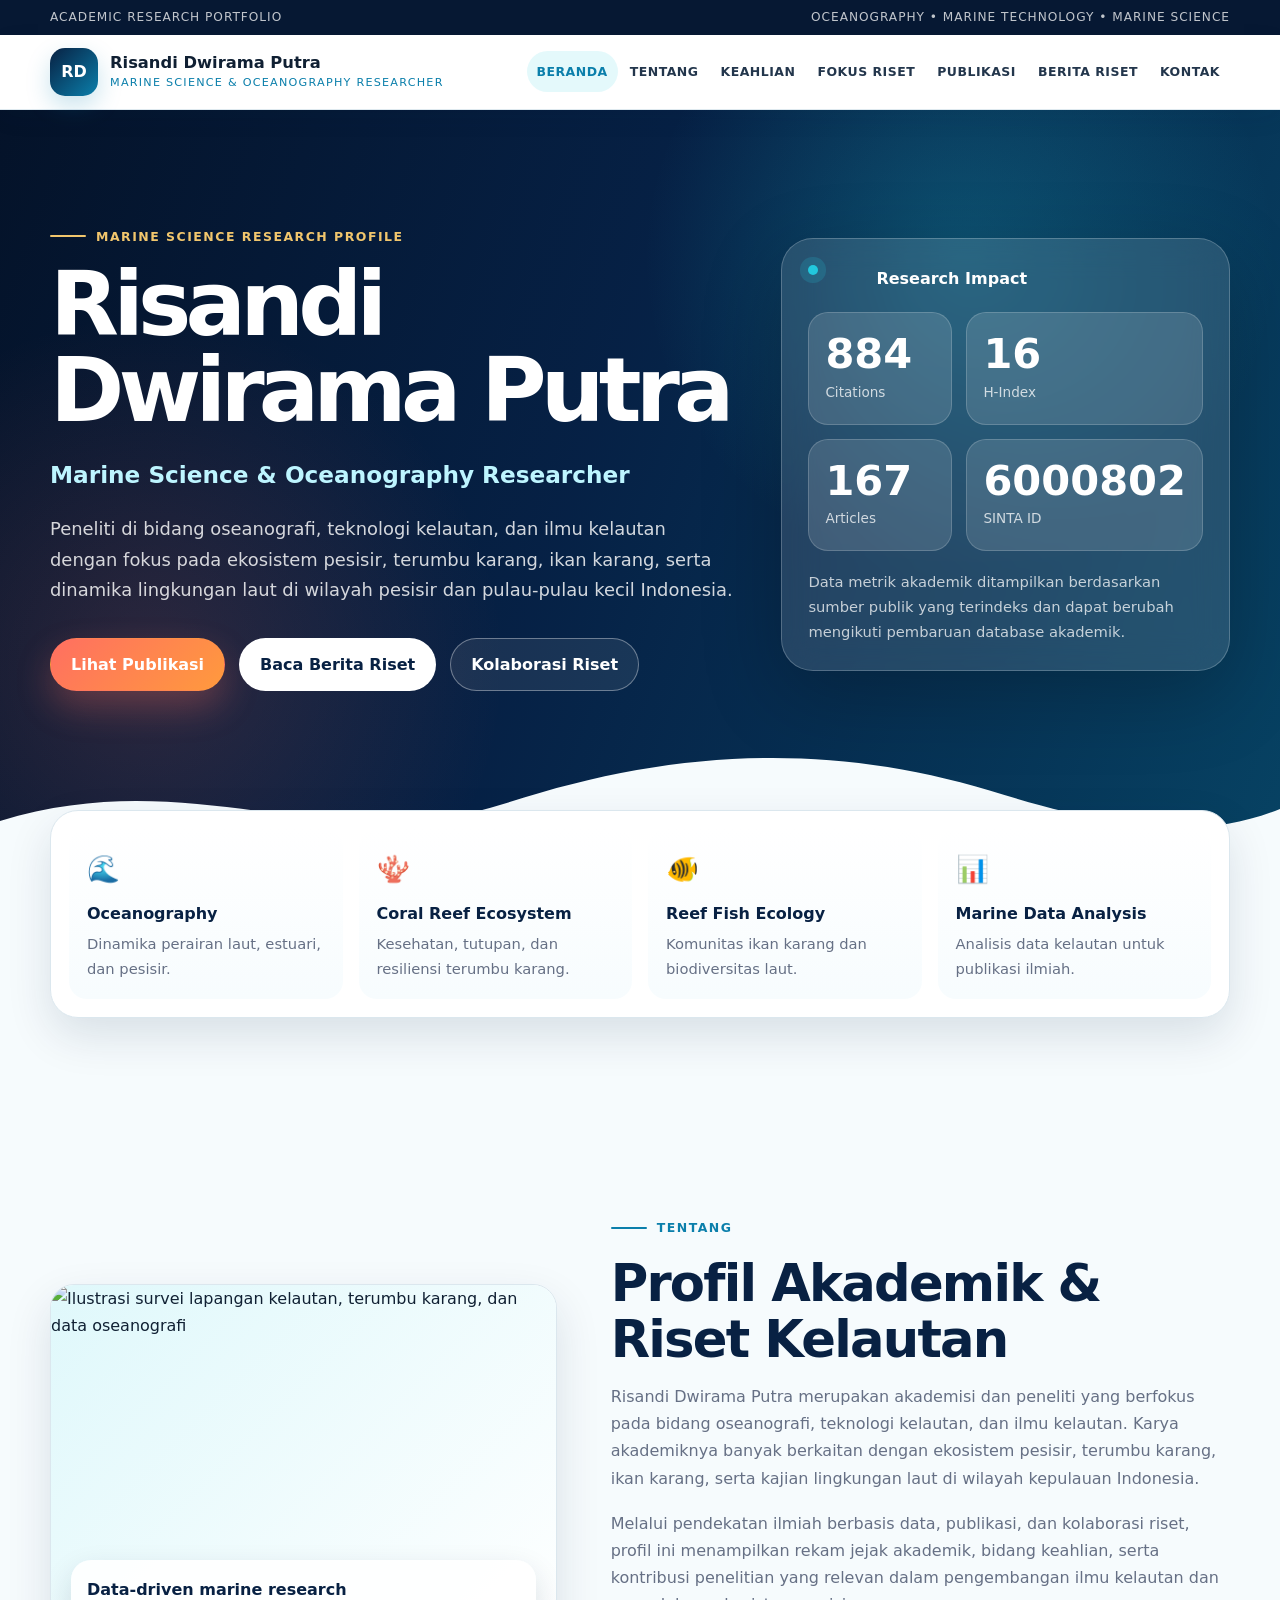
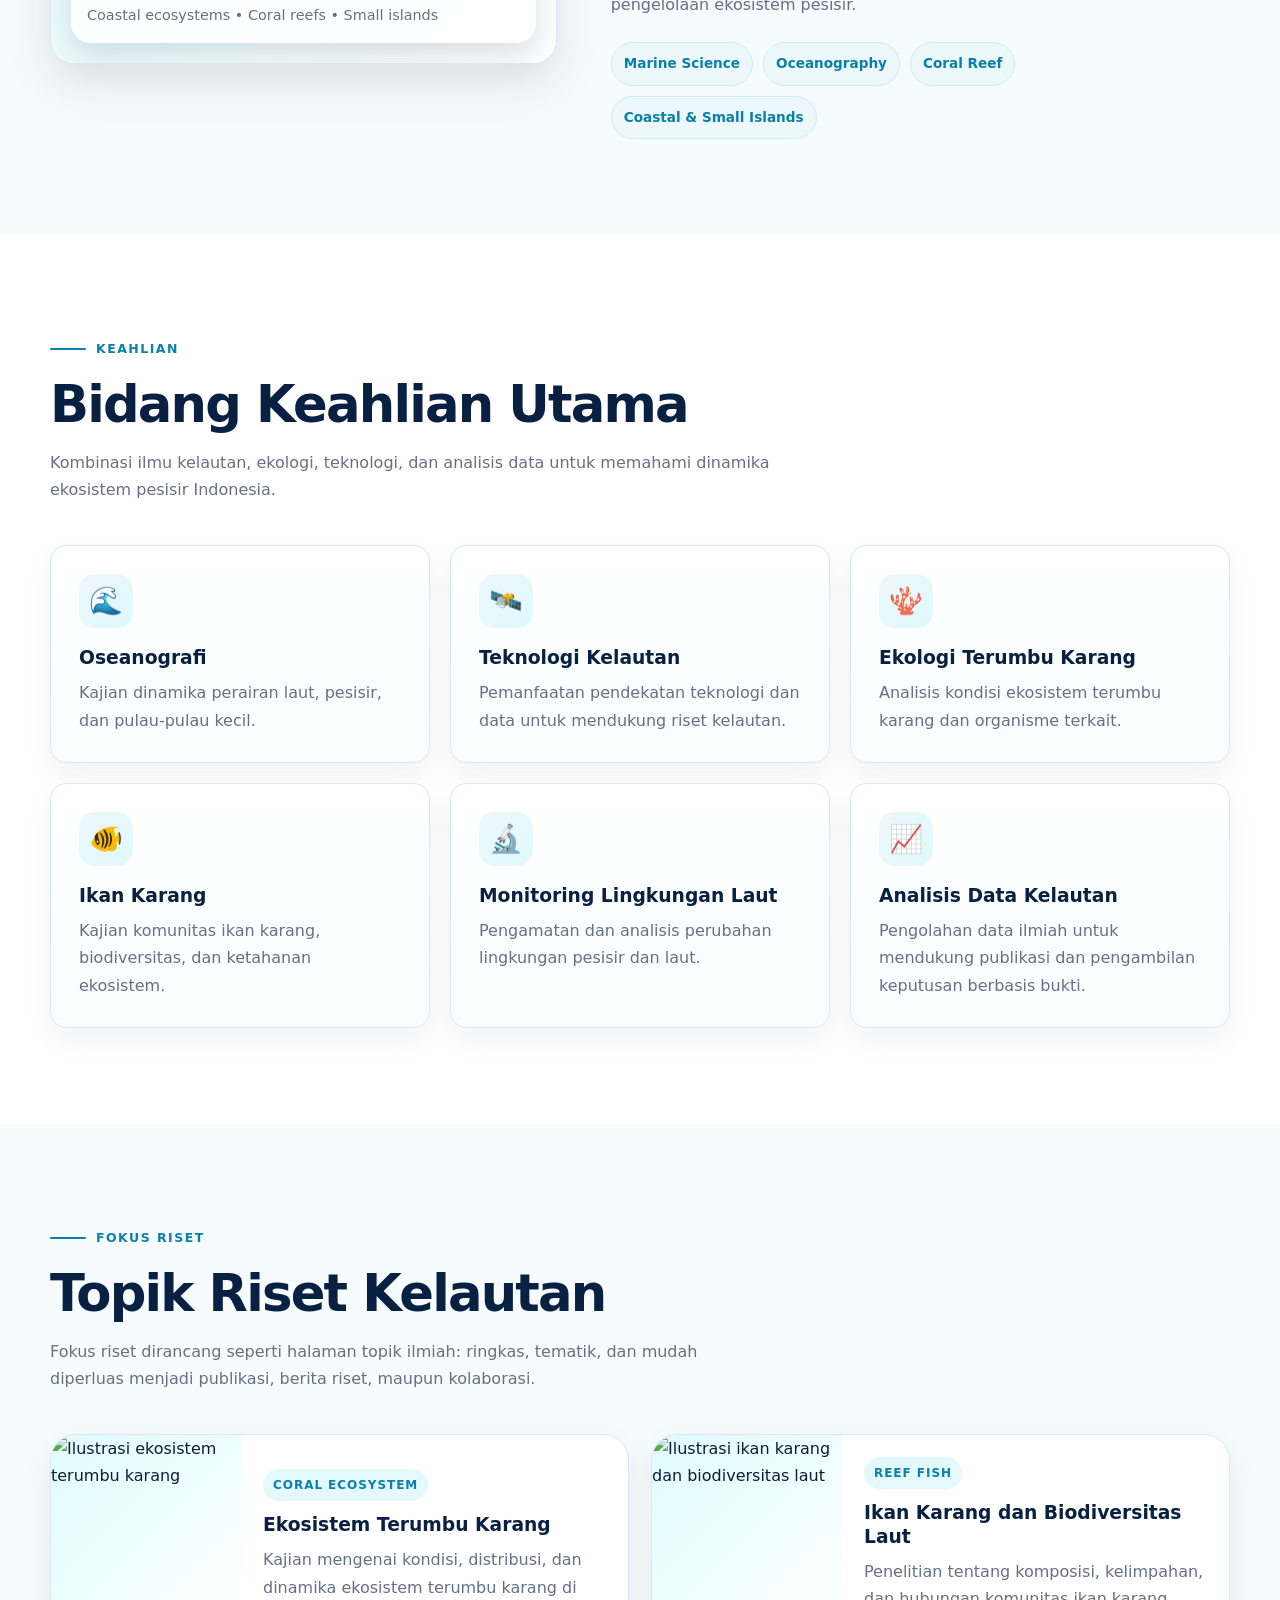
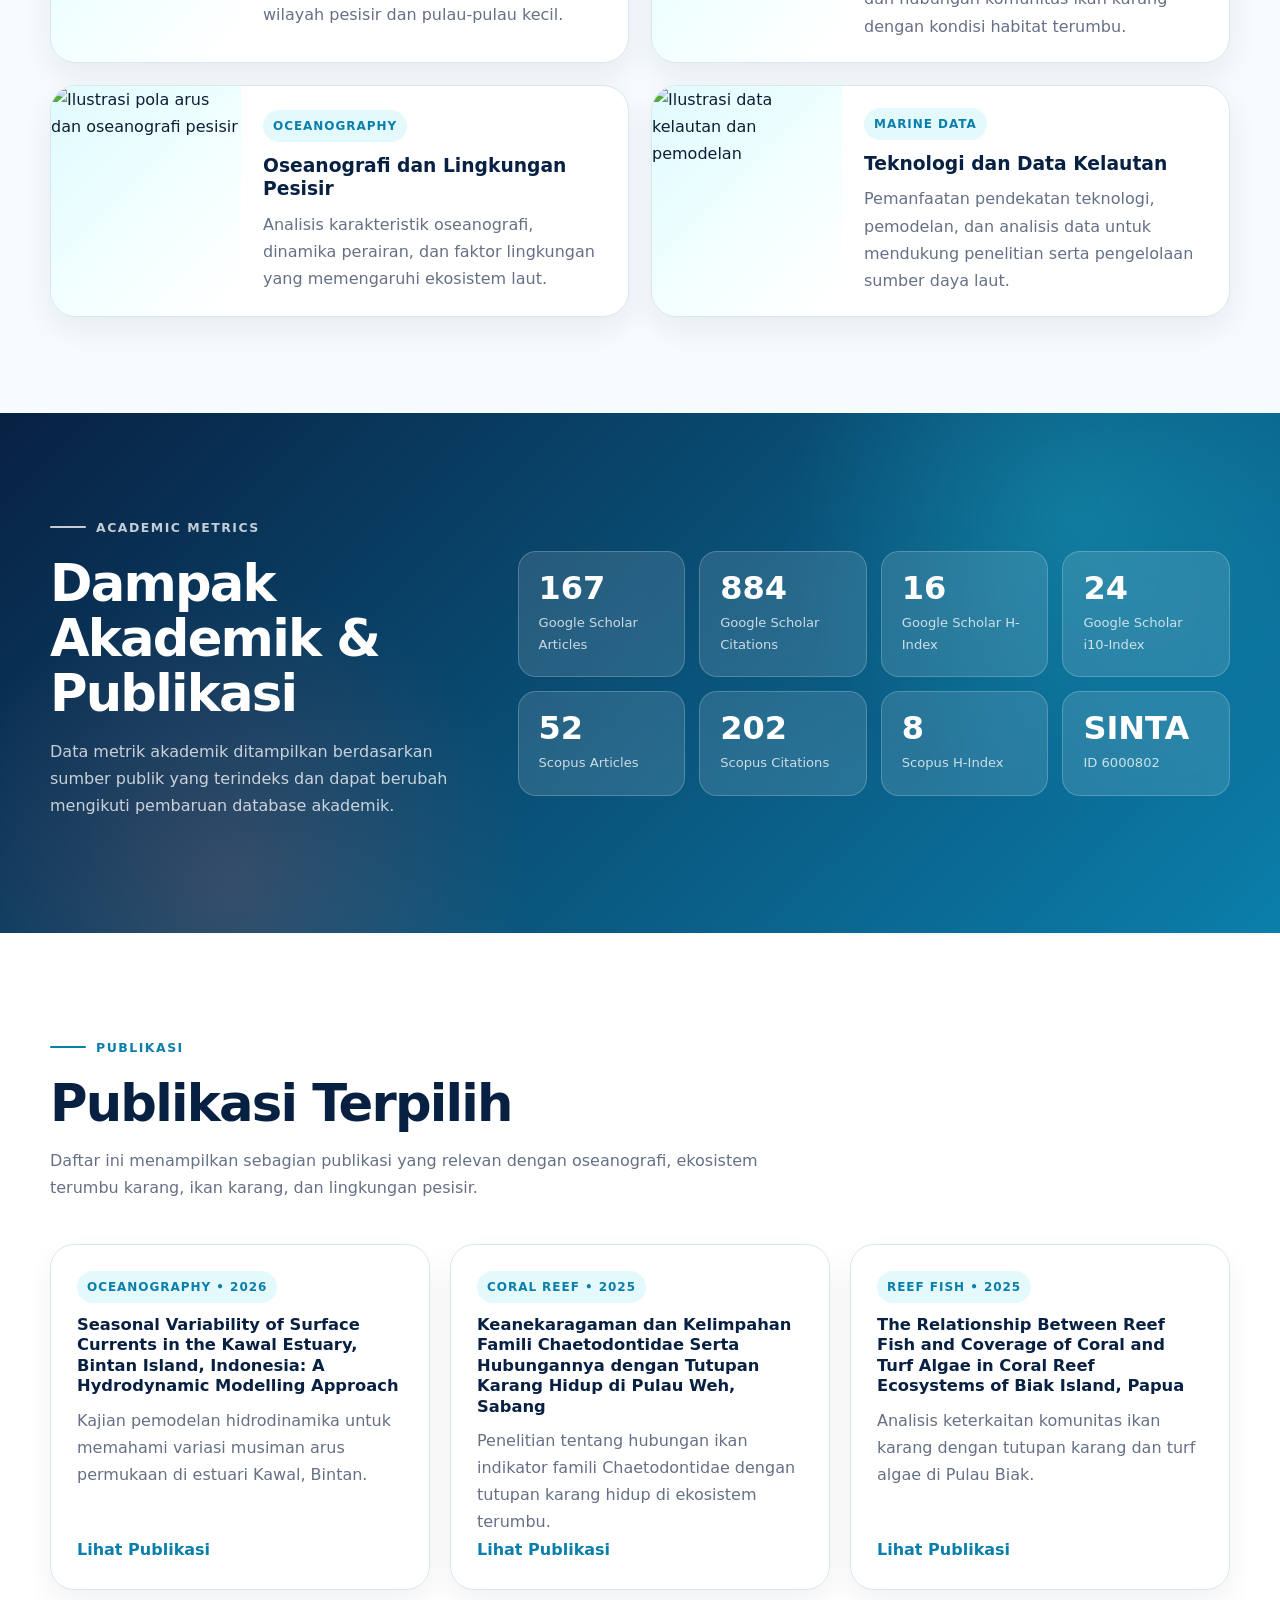
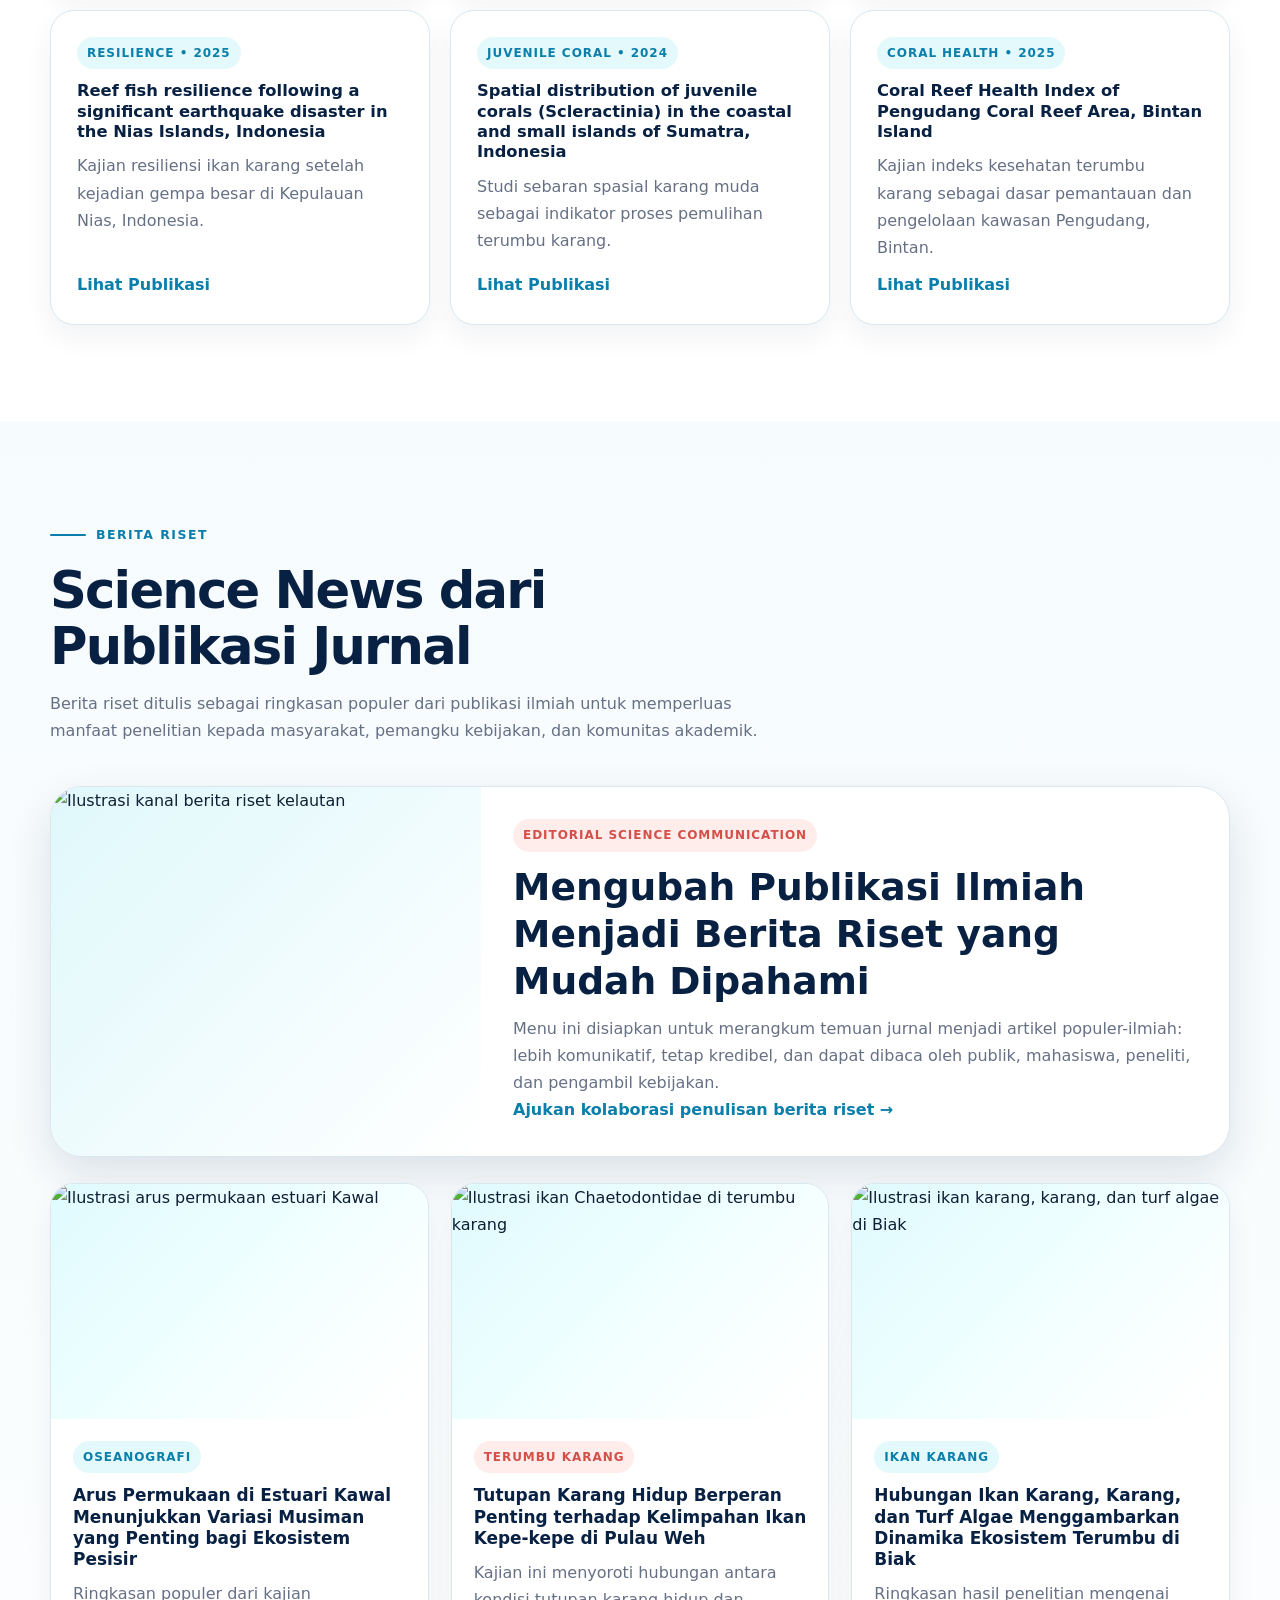
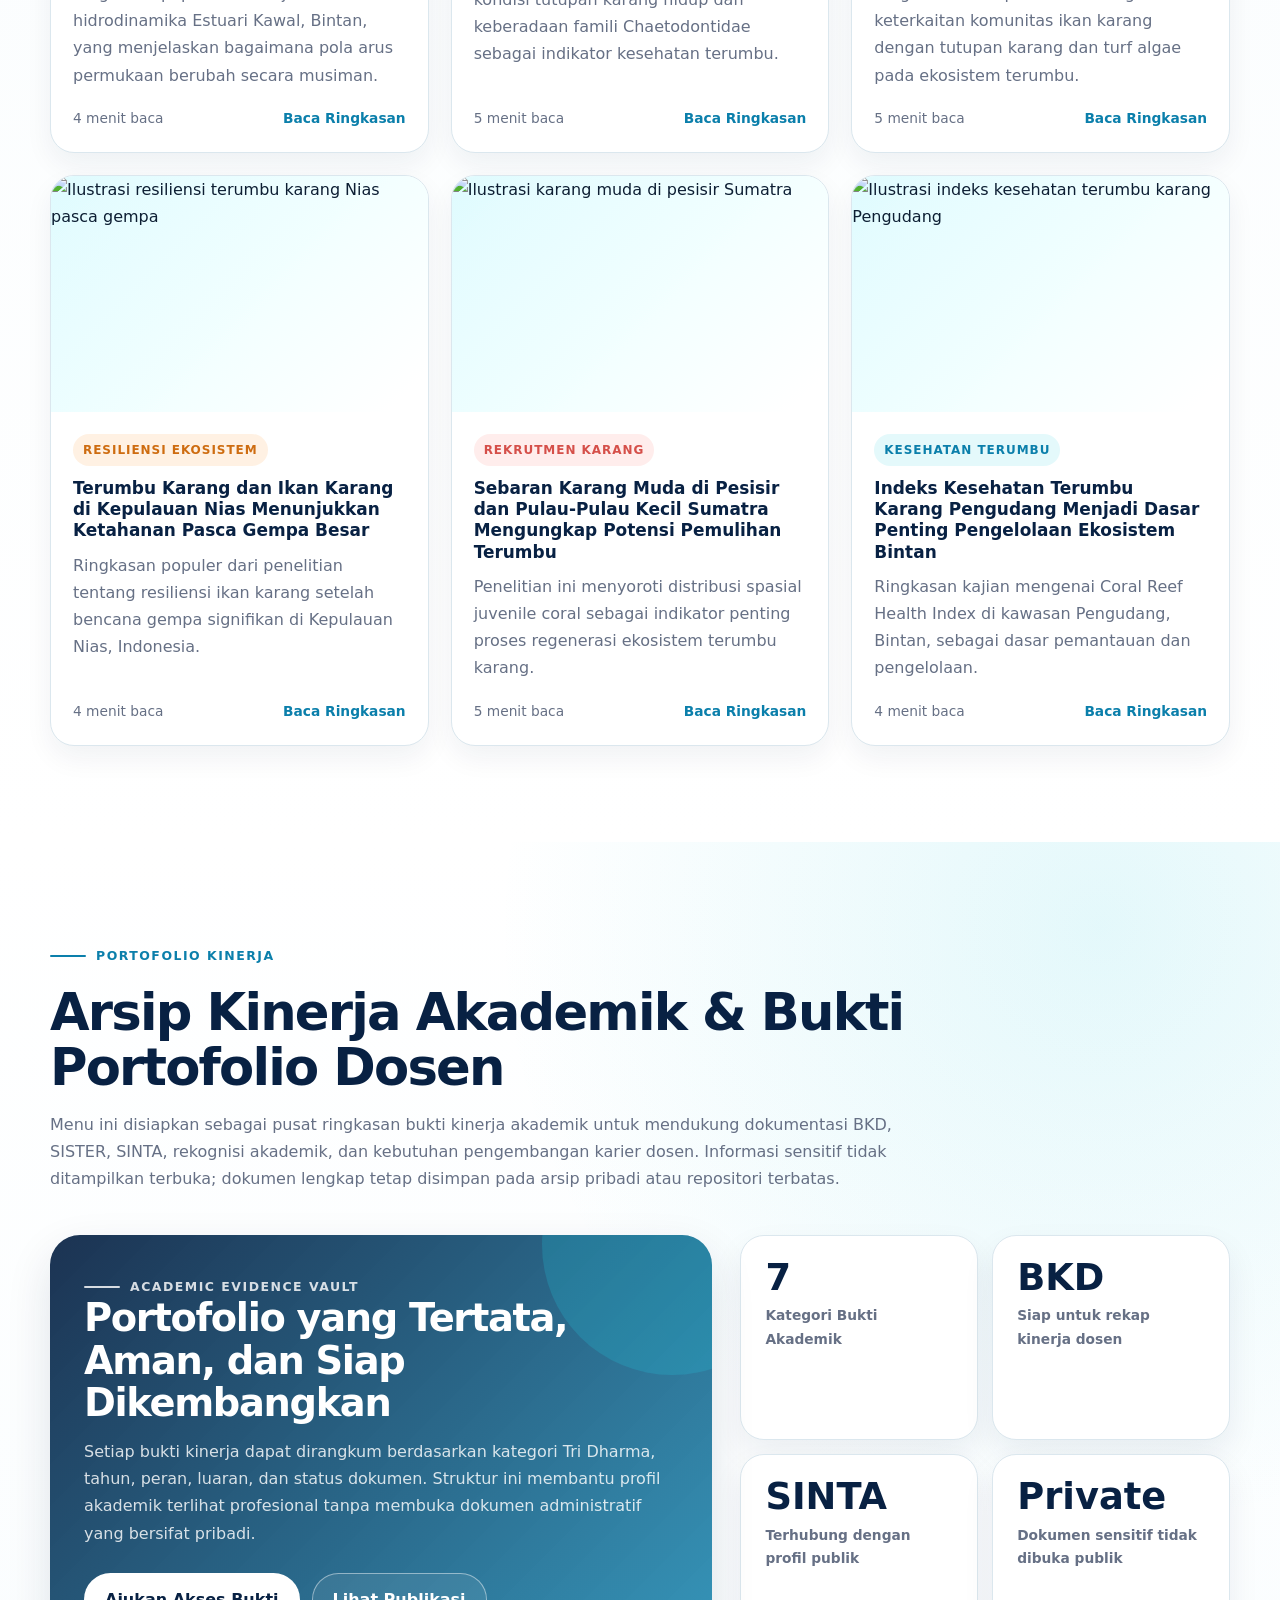
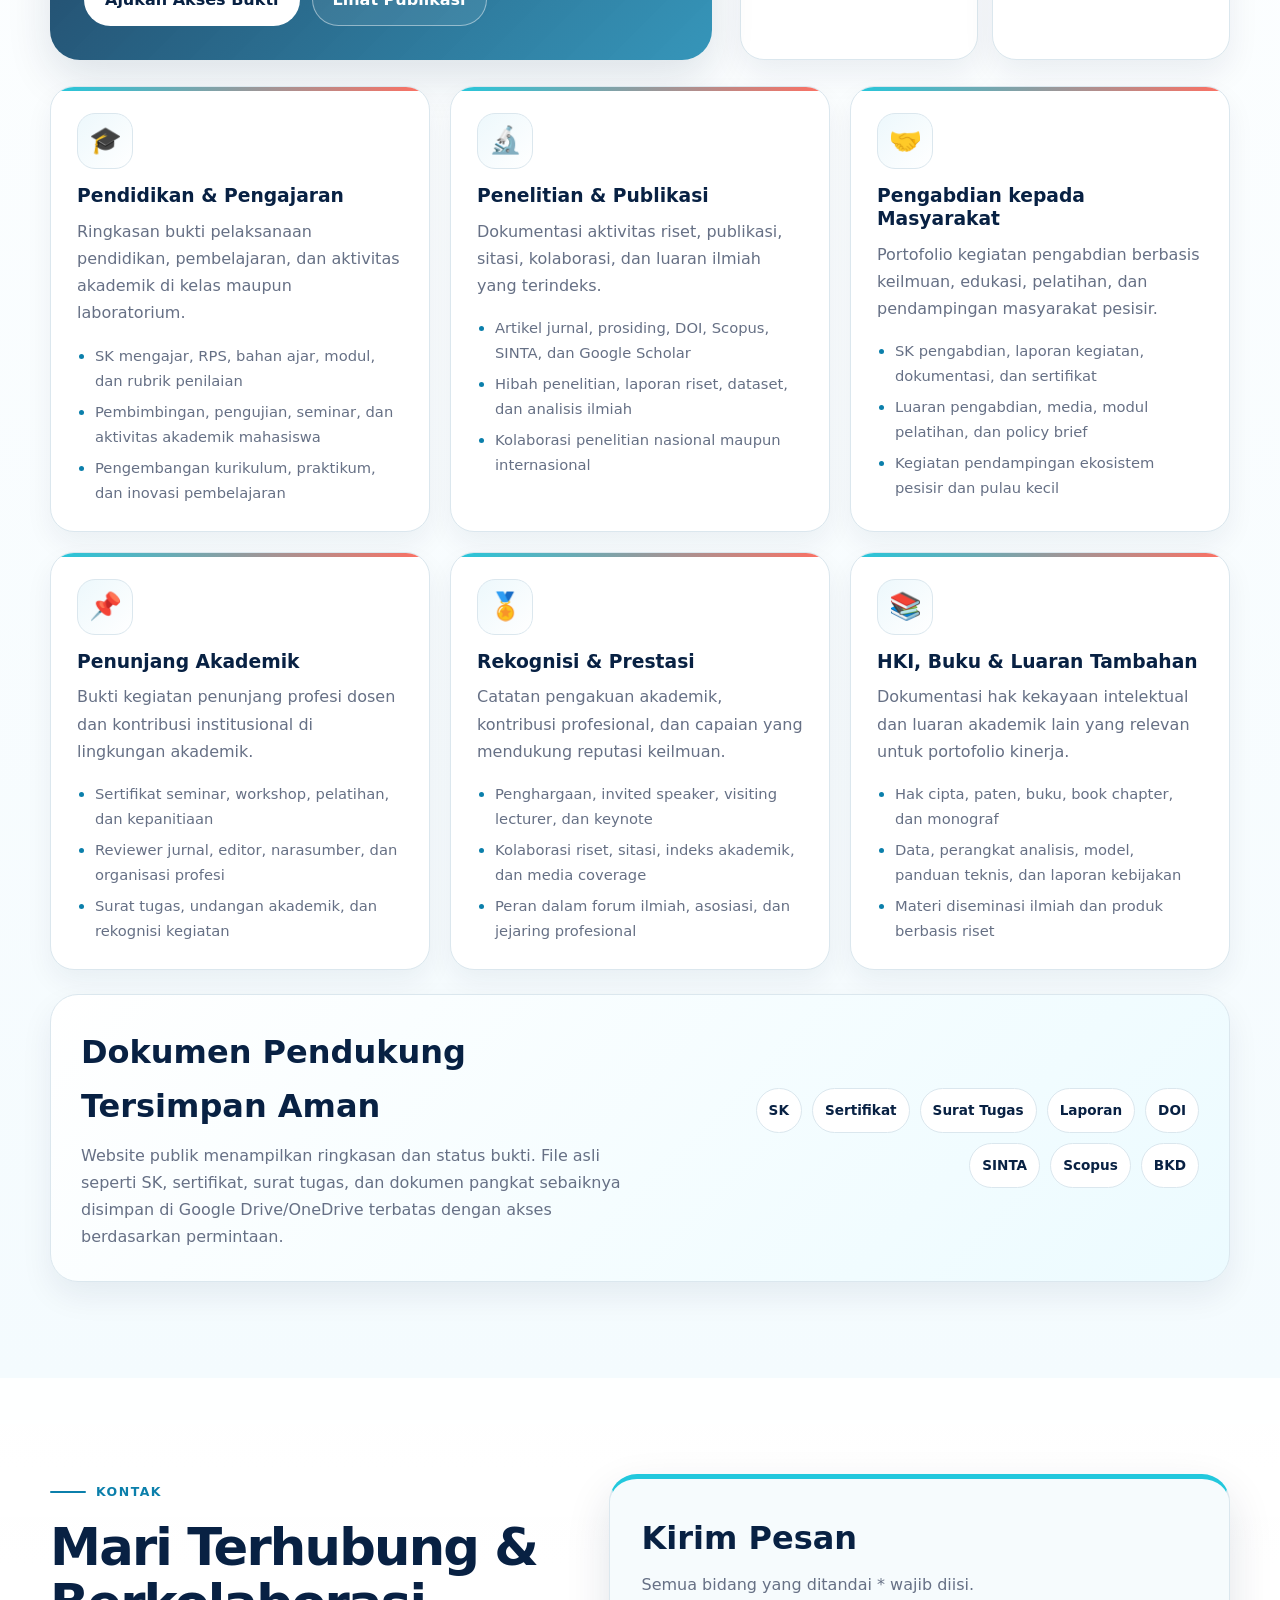
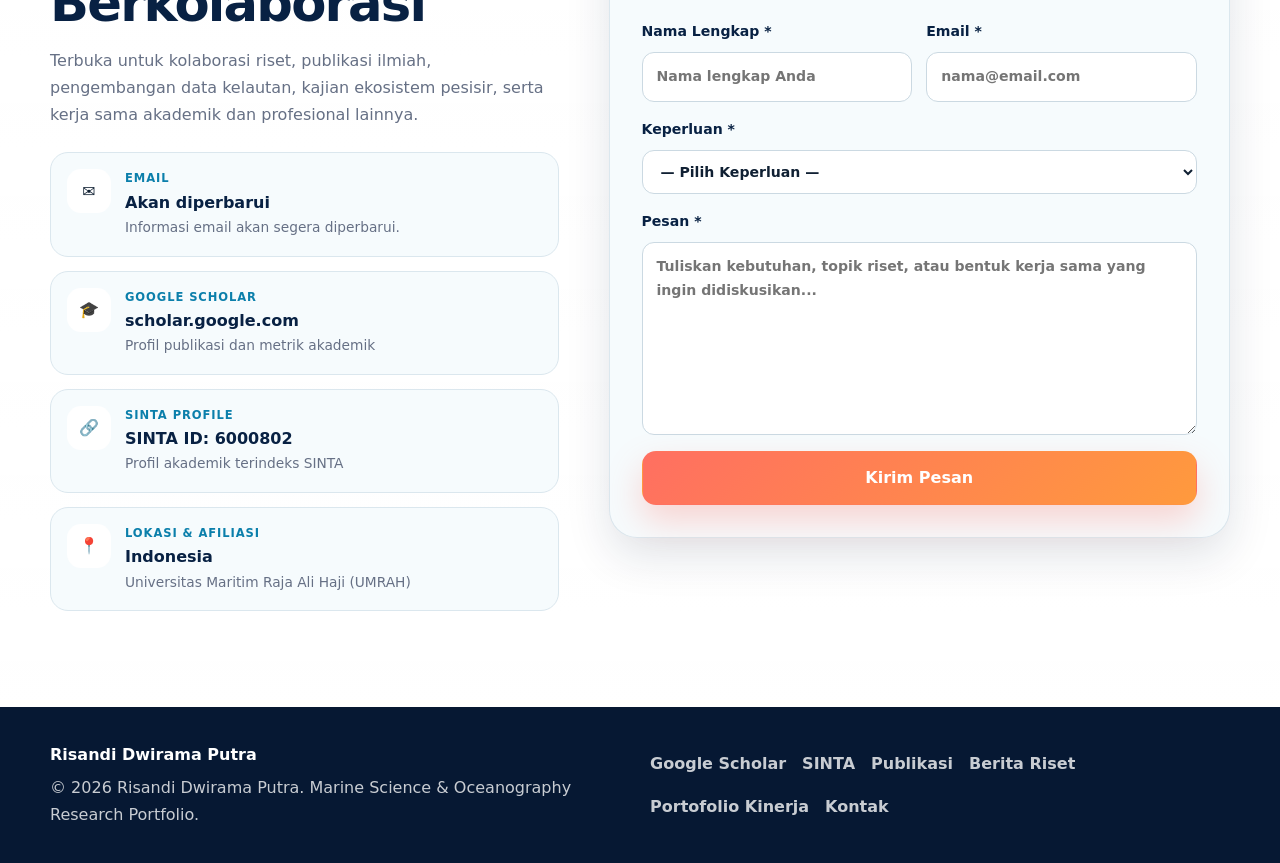
==== index.html @ 595635fc "Upload website portfolio risandi" ====
<!DOCTYPE html>
<html lang="id">
<head>
  <meta charset="UTF-8" />
  <meta name="viewport" content="width=device-width, initial-scale=1.0" />
  <title>Risandi Dwirama Putra | Marine Science & Oceanography Researcher</title>
  <meta name="description" content="Profil akademik Risandi Dwirama Putra, peneliti bidang oseanografi, teknologi kelautan, ilmu kelautan, ekosistem terumbu karang, ikan karang, dan lingkungan pesisir Indonesia." />
  <meta name="keywords" content="Risandi Dwirama Putra, oceanography, marine science, coral reef, reef fish, coastal ecosystem, UMRAH, SINTA, Google Scholar" />
  <meta name="author" content="Risandi Dwirama Putra" />
  <meta property="og:title" content="Risandi Dwirama Putra | Marine Science & Oceanography Researcher" />
  <meta property="og:description" content="Academic research portfolio and science communication website for marine science, oceanography, coral reefs, reef fish, and coastal ecosystems." />
  <meta property="og:type" content="website" />
  <meta property="og:image" content="assets/images/hero-marine-science.svg" />
  <link rel="icon" href="assets/images/favicon.svg" type="image/svg+xml" />
  <link rel="stylesheet" href="styles.css" />
</head>
<body>
  <a href="#main" class="skip-link">Lewati ke konten utama</a>

  <header class="site-header" id="top">
    <div class="header-top">
      <div class="container top-inner">
        <span>Academic Research Portfolio</span>
        <span>Oceanography • Marine Technology • Marine Science</span>
      </div>
    </div>
    <nav class="navbar" aria-label="Navigasi utama">
      <div class="container nav-inner">
        <a class="brand" href="#beranda" aria-label="Beranda Risandi Dwirama Putra">
          <span class="brand-mark">RD</span>
          <span>
            <strong>Risandi Dwirama Putra</strong>
            <small>Marine Science & Oceanography Researcher</small>
          </span>
        </a>
        <button class="nav-toggle" aria-expanded="false" aria-controls="nav-menu" aria-label="Buka menu navigasi">
          <span></span><span></span><span></span>
        </button>
        <ul id="nav-menu" class="nav-menu">
          <li><a href="#beranda">Beranda</a></li>
          <li><a href="#tentang">Tentang</a></li>
          <li><a href="#keahlian">Keahlian</a></li>
          <li><a href="#fokus-riset">Fokus Riset</a></li>
          <li><a href="#publikasi">Publikasi</a></li>
          <li><a href="#berita-riset">Berita Riset</a></li>
          <li><a href="#kontak">Kontak</a></li>
        </ul>
      </div>
    </nav>
  </header>

  <main id="main">
    <section id="beranda" class="hero-section">
      <div class="hero-bg" aria-hidden="true"></div>
      <div class="container hero-grid">
        <div class="hero-content reveal">
          <p class="eyebrow">Marine Science Research Profile</p>
          <h1>Risandi Dwirama Putra</h1>
          <p class="hero-title">Marine Science & Oceanography Researcher</p>
          <p class="hero-description">Peneliti di bidang oseanografi, teknologi kelautan, dan ilmu kelautan dengan fokus pada ekosistem pesisir, terumbu karang, ikan karang, serta dinamika lingkungan laut di wilayah pesisir dan pulau-pulau kecil Indonesia.</p>
          <div class="hero-actions">
            <a class="btn btn-primary" href="#publikasi">Lihat Publikasi</a>
            <a class="btn btn-light" href="#berita-riset">Baca Berita Riset</a>
            <a class="btn btn-outline" href="#kontak">Kolaborasi Riset</a>
          </div>
        </div>
        <aside class="hero-panel reveal" aria-label="Ringkasan metrik akademik">
          <div class="panel-head">
            <span class="pulse-dot"></span>
            <span>Research Impact</span>
          </div>
          <div class="metric-mini-grid">
            <div><strong>884</strong><span>Citations</span></div>
            <div><strong>16</strong><span>H-Index</span></div>
            <div><strong>167</strong><span>Articles</span></div>
            <div><strong>6000802</strong><span>SINTA ID</span></div>
          </div>
          <p>Data metrik akademik ditampilkan berdasarkan sumber publik yang terindeks dan dapat berubah mengikuti pembaruan database akademik.</p>
        </aside>
      </div>
      <div class="wave-divider" aria-hidden="true">
        <svg viewBox="0 0 1440 110" preserveAspectRatio="none"><path d="M0,80 C220,20 370,120 570,62 C760,7 940,0 1130,54 C1280,94 1360,96 1440,68 L1440,110 L0,110 Z"></path></svg>
      </div>
    </section>

    <section class="section section-intro" aria-label="Bidang inti">
      <div class="container intro-strip reveal">
        <div>
          <span class="intro-icon">🌊</span>
          <strong>Oceanography</strong>
          <p>Dinamika perairan laut, estuari, dan pesisir.</p>
        </div>
        <div>
          <span class="intro-icon">🪸</span>
          <strong>Coral Reef Ecosystem</strong>
          <p>Kesehatan, tutupan, dan resiliensi terumbu karang.</p>
        </div>
        <div>
          <span class="intro-icon">🐠</span>
          <strong>Reef Fish Ecology</strong>
          <p>Komunitas ikan karang dan biodiversitas laut.</p>
        </div>
        <div>
          <span class="intro-icon">📊</span>
          <strong>Marine Data Analysis</strong>
          <p>Analisis data kelautan untuk publikasi ilmiah.</p>
        </div>
      </div>
    </section>

    <section id="tentang" class="section">
      <div class="container two-column about-grid">
        <div class="image-card reveal">
          <img src="https://images.unsplash.com/photo-1581059442703-2dc544ff37c8?auto=format&fit=crop&w=1200&q=80" alt="Ilustrasi survei lapangan kelautan, terumbu karang, dan data oseanografi" />
          <div class="image-caption">
            <strong>Data-driven marine research</strong>
            <span>Coastal ecosystems • Coral reefs • Small islands</span>
          </div>
        </div>
        <div class="section-copy reveal">
          <p class="eyebrow dark">Tentang</p>
          <h2>Profil Akademik & Riset Kelautan</h2>
          <p>Risandi Dwirama Putra merupakan akademisi dan peneliti yang berfokus pada bidang oseanografi, teknologi kelautan, dan ilmu kelautan. Karya akademiknya banyak berkaitan dengan ekosistem pesisir, terumbu karang, ikan karang, serta kajian lingkungan laut di wilayah kepulauan Indonesia.</p>
          <p>Melalui pendekatan ilmiah berbasis data, publikasi, dan kolaborasi riset, profil ini menampilkan rekam jejak akademik, bidang keahlian, serta kontribusi penelitian yang relevan dalam pengembangan ilmu kelautan dan pengelolaan ekosistem pesisir.</p>
          <div class="tag-cloud">
            <span>Marine Science</span>
            <span>Oceanography</span>
            <span>Coral Reef</span>
            <span>Coastal & Small Islands</span>
          </div>
        </div>
      </div>
    </section>

    <section id="keahlian" class="section soft-bg">
      <div class="container">
        <div class="section-heading reveal">
          <p class="eyebrow dark">Keahlian</p>
          <h2>Bidang Keahlian Utama</h2>
          <p>Kombinasi ilmu kelautan, ekologi, teknologi, dan analisis data untuk memahami dinamika ekosistem pesisir Indonesia.</p>
        </div>
        <div class="card-grid skills-grid">
          <article class="skill-card reveal"><span>🌊</span><h3>Oseanografi</h3><p>Kajian dinamika perairan laut, pesisir, dan pulau-pulau kecil.</p></article>
          <article class="skill-card reveal"><span>🛰️</span><h3>Teknologi Kelautan</h3><p>Pemanfaatan pendekatan teknologi dan data untuk mendukung riset kelautan.</p></article>
          <article class="skill-card reveal"><span>🪸</span><h3>Ekologi Terumbu Karang</h3><p>Analisis kondisi ekosistem terumbu karang dan organisme terkait.</p></article>
          <article class="skill-card reveal"><span>🐠</span><h3>Ikan Karang</h3><p>Kajian komunitas ikan karang, biodiversitas, dan ketahanan ekosistem.</p></article>
          <article class="skill-card reveal"><span>🔬</span><h3>Monitoring Lingkungan Laut</h3><p>Pengamatan dan analisis perubahan lingkungan pesisir dan laut.</p></article>
          <article class="skill-card reveal"><span>📈</span><h3>Analisis Data Kelautan</h3><p>Pengolahan data ilmiah untuk mendukung publikasi dan pengambilan keputusan berbasis bukti.</p></article>
        </div>
      </div>
    </section>

    <section id="fokus-riset" class="section">
      <div class="container">
        <div class="section-heading reveal">
          <p class="eyebrow dark">Fokus Riset</p>
          <h2>Topik Riset Kelautan</h2>
          <p>Fokus riset dirancang seperti halaman topik ilmiah: ringkas, tematik, dan mudah diperluas menjadi publikasi, berita riset, maupun kolaborasi.</p>
        </div>
        <div class="research-grid">
          <article class="research-card reveal">
            <img src="https://images.unsplash.com/photo-1637308107781-b8cf9645175d?auto=format&fit=crop&w=1100&q=80" alt="Ilustrasi ekosistem terumbu karang" />
            <div><span class="category">Coral Ecosystem</span><h3>Ekosistem Terumbu Karang</h3><p>Kajian mengenai kondisi, distribusi, dan dinamika ekosistem terumbu karang di wilayah pesisir dan pulau-pulau kecil.</p></div>
          </article>
          <article class="research-card reveal">
            <img src="https://images.unsplash.com/photo-1682687981907-170c006e3744?auto=format&fit=crop&w=1100&q=80" alt="Ilustrasi ikan karang dan biodiversitas laut" />
            <div><span class="category">Reef Fish</span><h3>Ikan Karang dan Biodiversitas Laut</h3><p>Penelitian tentang komposisi, kelimpahan, dan hubungan komunitas ikan karang dengan kondisi habitat terumbu.</p></div>
          </article>
          <article class="research-card reveal">
            <img src="https://images.unsplash.com/photo-1750494733502-30427edd0efc?auto=format&fit=crop&w=1100&q=80" alt="Ilustrasi pola arus dan oseanografi pesisir" />
            <div><span class="category">Oceanography</span><h3>Oseanografi dan Lingkungan Pesisir</h3><p>Analisis karakteristik oseanografi, dinamika perairan, dan faktor lingkungan yang memengaruhi ekosistem laut.</p></div>
          </article>
          <article class="research-card reveal">
            <img src="https://images.unsplash.com/photo-1774589704706-673acb50ba0a?auto=format&fit=crop&w=1100&q=80" alt="Ilustrasi data kelautan dan pemodelan" />
            <div><span class="category">Marine Data</span><h3>Teknologi dan Data Kelautan</h3><p>Pemanfaatan pendekatan teknologi, pemodelan, dan analisis data untuk mendukung penelitian serta pengelolaan sumber daya laut.</p></div>
          </article>
        </div>
      </div>
    </section>

    <section class="section metrics-band" aria-label="Metrik akademik">
      <div class="container">
        <div class="metrics-copy reveal">
          <p class="eyebrow">Academic Metrics</p>
          <h2>Dampak Akademik & Publikasi</h2>
          <p>Data metrik akademik ditampilkan berdasarkan sumber publik yang terindeks dan dapat berubah mengikuti pembaruan database akademik.</p>
        </div>
        <div class="metrics-grid reveal">
          <div><strong data-counter="167">0</strong><span>Google Scholar Articles</span></div>
          <div><strong data-counter="884">0</strong><span>Google Scholar Citations</span></div>
          <div><strong data-counter="16">0</strong><span>Google Scholar H-Index</span></div>
          <div><strong data-counter="24">0</strong><span>Google Scholar i10-Index</span></div>
          <div><strong data-counter="52">0</strong><span>Scopus Articles</span></div>
          <div><strong data-counter="202">0</strong><span>Scopus Citations</span></div>
          <div><strong data-counter="8">0</strong><span>Scopus H-Index</span></div>
          <div><strong>SINTA</strong><span>ID 6000802</span></div>
        </div>
      </div>
    </section>

    <section id="publikasi" class="section soft-bg">
      <div class="container">
        <div class="section-heading reveal">
          <p class="eyebrow dark">Publikasi</p>
          <h2>Publikasi Terpilih</h2>
          <p>Daftar ini menampilkan sebagian publikasi yang relevan dengan oseanografi, ekosistem terumbu karang, ikan karang, dan lingkungan pesisir.</p>
        </div>
        <div class="publication-grid">
          <article class="publication-card reveal"><span class="category">Oceanography • 2026</span><h3>Seasonal Variability of Surface Currents in the Kawal Estuary, Bintan Island, Indonesia: A Hydrodynamic Modelling Approach</h3><p>Kajian pemodelan hidrodinamika untuk memahami variasi musiman arus permukaan di estuari Kawal, Bintan.</p><a href="https://scholar.google.com/citations?hl=id&user=e8ybhgUAAAAJ" target="_blank" rel="noopener">Lihat Publikasi</a></article>
          <article class="publication-card reveal"><span class="category">Coral Reef • 2025</span><h3>Keanekaragaman dan Kelimpahan Famili Chaetodontidae Serta Hubungannya dengan Tutupan Karang Hidup di Pulau Weh, Sabang</h3><p>Penelitian tentang hubungan ikan indikator famili Chaetodontidae dengan tutupan karang hidup di ekosistem terumbu.</p><a href="https://scholar.google.com/citations?hl=id&user=e8ybhgUAAAAJ" target="_blank" rel="noopener">Lihat Publikasi</a></article>
          <article class="publication-card reveal"><span class="category">Reef Fish • 2025</span><h3>The Relationship Between Reef Fish and Coverage of Coral and Turf Algae in Coral Reef Ecosystems of Biak Island, Papua</h3><p>Analisis keterkaitan komunitas ikan karang dengan tutupan karang dan turf algae di Pulau Biak.</p><a href="https://scholarhub.ui.ac.id/science/vol29/iss4/10/" target="_blank" rel="noopener">Lihat Publikasi</a></article>
          <article class="publication-card reveal"><span class="category">Resilience • 2025</span><h3>Reef fish resilience following a significant earthquake disaster in the Nias Islands, Indonesia</h3><p>Kajian resiliensi ikan karang setelah kejadian gempa besar di Kepulauan Nias, Indonesia.</p><a href="https://smujo.id/biodiv/article/view/21303" target="_blank" rel="noopener">Lihat Publikasi</a></article>
          <article class="publication-card reveal"><span class="category">Juvenile Coral • 2024</span><h3>Spatial distribution of juvenile corals (Scleractinia) in the coastal and small islands of Sumatra, Indonesia</h3><p>Studi sebaran spasial karang muda sebagai indikator proses pemulihan terumbu karang.</p><a href="https://scholar.google.com/citations?hl=id&user=e8ybhgUAAAAJ" target="_blank" rel="noopener">Lihat Publikasi</a></article>
          <article class="publication-card reveal"><span class="category">Coral Health • 2025</span><h3>Coral Reef Health Index of Pengudang Coral Reef Area, Bintan Island</h3><p>Kajian indeks kesehatan terumbu karang sebagai dasar pemantauan dan pengelolaan kawasan Pengudang, Bintan.</p><a href="https://scholar.google.com/citations?hl=id&user=e8ybhgUAAAAJ" target="_blank" rel="noopener">Lihat Publikasi</a></article>
        </div>
      </div>
    </section>

    <section id="berita-riset" class="section news-section">
      <div class="container">
        <div class="section-heading reveal">
          <p class="eyebrow dark">Berita Riset</p>
          <h2>Science News dari Publikasi Jurnal</h2>
          <p>Berita riset ditulis sebagai ringkasan populer dari publikasi ilmiah untuk memperluas manfaat penelitian kepada masyarakat, pemangku kebijakan, dan komunitas akademik.</p>
        </div>
        <div class="news-feature reveal">
          <img src="https://images.unsplash.com/photo-1581059442703-2dc544ff37c8?auto=format&fit=crop&w=1300&q=80" alt="Ilustrasi kanal berita riset kelautan" />
          <div>
            <span class="category coral">Editorial Science Communication</span>
            <h3>Mengubah Publikasi Ilmiah Menjadi Berita Riset yang Mudah Dipahami</h3>
            <p>Menu ini disiapkan untuk merangkum temuan jurnal menjadi artikel populer-ilmiah: lebih komunikatif, tetap kredibel, dan dapat dibaca oleh publik, mahasiswa, peneliti, dan pengambil kebijakan.</p>
            <a class="text-link" href="#kontak">Ajukan kolaborasi penulisan berita riset →</a>
          </div>
        </div>
        <div class="news-grid">
          <article class="news-card reveal" data-news="0"><img src="https://images.unsplash.com/photo-1483314937030-3b7783741b64?auto=format&fit=crop&w=1100&q=80" alt="Ilustrasi arus permukaan estuari Kawal"><div><span class="category">Oseanografi</span><h3>Arus Permukaan di Estuari Kawal Menunjukkan Variasi Musiman yang Penting bagi Ekosistem Pesisir</h3><p>Ringkasan populer dari kajian hidrodinamika Estuari Kawal, Bintan, yang menjelaskan bagaimana pola arus permukaan berubah secara musiman.</p><footer><span>4 menit baca</span><button>Baca Ringkasan</button></footer></div></article>
          <article class="news-card reveal" data-news="1"><img src="https://images.unsplash.com/photo-1682687981907-170c006e3744?auto=format&fit=crop&w=1100&q=80" alt="Ilustrasi ikan Chaetodontidae di terumbu karang"><div><span class="category coral">Terumbu Karang</span><h3>Tutupan Karang Hidup Berperan Penting terhadap Kelimpahan Ikan Kepe-kepe di Pulau Weh</h3><p>Kajian ini menyoroti hubungan antara kondisi tutupan karang hidup dan keberadaan famili Chaetodontidae sebagai indikator kesehatan terumbu.</p><footer><span>5 menit baca</span><button>Baca Ringkasan</button></footer></div></article>
          <article class="news-card reveal" data-news="2"><img src="https://images.unsplash.com/photo-1516231845232-0cbd957d3594?auto=format&fit=crop&w=1100&q=80" alt="Ilustrasi ikan karang, karang, dan turf algae di Biak"><div><span class="category">Ikan Karang</span><h3>Hubungan Ikan Karang, Karang, dan Turf Algae Menggambarkan Dinamika Ekosistem Terumbu di Biak</h3><p>Ringkasan hasil penelitian mengenai keterkaitan komunitas ikan karang dengan tutupan karang dan turf algae pada ekosistem terumbu.</p><footer><span>5 menit baca</span><button>Baca Ringkasan</button></footer></div></article>
          <article class="news-card reveal" data-news="3"><img src="https://images.unsplash.com/photo-1507525428034-b723cf961d3e?auto=format&fit=crop&w=1100&q=80" alt="Ilustrasi resiliensi terumbu karang Nias pasca gempa"><div><span class="category orange">Resiliensi Ekosistem</span><h3>Terumbu Karang dan Ikan Karang di Kepulauan Nias Menunjukkan Ketahanan Pasca Gempa Besar</h3><p>Ringkasan populer dari penelitian tentang resiliensi ikan karang setelah bencana gempa signifikan di Kepulauan Nias, Indonesia.</p><footer><span>4 menit baca</span><button>Baca Ringkasan</button></footer></div></article>
          <article class="news-card reveal" data-news="4"><img src="https://images.unsplash.com/photo-1637308107781-b8cf9645175d?auto=format&fit=crop&w=1100&q=80" alt="Ilustrasi karang muda di pesisir Sumatra"><div><span class="category coral">Rekrutmen Karang</span><h3>Sebaran Karang Muda di Pesisir dan Pulau-Pulau Kecil Sumatra Mengungkap Potensi Pemulihan Terumbu</h3><p>Penelitian ini menyoroti distribusi spasial juvenile coral sebagai indikator penting proses regenerasi ekosistem terumbu karang.</p><footer><span>5 menit baca</span><button>Baca Ringkasan</button></footer></div></article>
          <article class="news-card reveal" data-news="5"><img src="https://images.unsplash.com/photo-1602144586078-7d95c8d7808c?auto=format&fit=crop&w=1100&q=80" alt="Ilustrasi indeks kesehatan terumbu karang Pengudang"><div><span class="category">Kesehatan Terumbu</span><h3>Indeks Kesehatan Terumbu Karang Pengudang Menjadi Dasar Penting Pengelolaan Ekosistem Bintan</h3><p>Ringkasan kajian mengenai Coral Reef Health Index di kawasan Pengudang, Bintan, sebagai dasar pemantauan dan pengelolaan.</p><footer><span>4 menit baca</span><button>Baca Ringkasan</button></footer></div></article>
        </div>
      </div>
    </section>


    <section id="portfolio-kinerja" class="section portfolio-section">
      <div class="container">
        <div class="section-heading reveal">
          <p class="eyebrow dark">Portofolio Kinerja</p>
          <h2>Arsip Kinerja Akademik & Bukti Portofolio Dosen</h2>
          <p>Menu ini disiapkan sebagai pusat ringkasan bukti kinerja akademik untuk mendukung dokumentasi BKD, SISTER, SINTA, rekognisi akademik, dan kebutuhan pengembangan karier dosen. Informasi sensitif tidak ditampilkan terbuka; dokumen lengkap tetap disimpan pada arsip pribadi atau repositori terbatas.</p>
        </div>

        <div class="portfolio-hero-card reveal">
          <div class="portfolio-hero-copy">
            <p class="eyebrow">Academic Evidence Vault</p>
            <h3>Portofolio yang Tertata, Aman, dan Siap Dikembangkan</h3>
            <p>Setiap bukti kinerja dapat dirangkum berdasarkan kategori Tri Dharma, tahun, peran, luaran, dan status dokumen. Struktur ini membantu profil akademik terlihat profesional tanpa membuka dokumen administratif yang bersifat pribadi.</p>
            <div class="portfolio-actions">
              <a class="btn btn-light" href="#kontak">Ajukan Akses Bukti</a>
              <a class="btn btn-outline" href="#publikasi">Lihat Publikasi</a>
            </div>
          </div>
          <div class="portfolio-scoreboard" aria-label="Ringkasan portofolio kinerja">
            <div><strong>7</strong><span>Kategori Bukti Akademik</span></div>
            <div><strong>BKD</strong><span>Siap untuk rekap kinerja dosen</span></div>
            <div><strong>SINTA</strong><span>Terhubung dengan profil publik</span></div>
            <div><strong>Private</strong><span>Dokumen sensitif tidak dibuka publik</span></div>
          </div>
        </div>

        <div class="evidence-grid">
          <article class="evidence-card reveal">
            <div class="evidence-icon">🎓</div>
            <h3>Pendidikan & Pengajaran</h3>
            <p>Ringkasan bukti pelaksanaan pendidikan, pembelajaran, dan aktivitas akademik di kelas maupun laboratorium.</p>
            <ul>
              <li>SK mengajar, RPS, bahan ajar, modul, dan rubrik penilaian</li>
              <li>Pembimbingan, pengujian, seminar, dan aktivitas akademik mahasiswa</li>
              <li>Pengembangan kurikulum, praktikum, dan inovasi pembelajaran</li>
            </ul>
          </article>
          <article class="evidence-card reveal">
            <div class="evidence-icon">🔬</div>
            <h3>Penelitian & Publikasi</h3>
            <p>Dokumentasi aktivitas riset, publikasi, sitasi, kolaborasi, dan luaran ilmiah yang terindeks.</p>
            <ul>
              <li>Artikel jurnal, prosiding, DOI, Scopus, SINTA, dan Google Scholar</li>
              <li>Hibah penelitian, laporan riset, dataset, dan analisis ilmiah</li>
              <li>Kolaborasi penelitian nasional maupun internasional</li>
            </ul>
          </article>
          <article class="evidence-card reveal">
            <div class="evidence-icon">🤝</div>
            <h3>Pengabdian kepada Masyarakat</h3>
            <p>Portofolio kegiatan pengabdian berbasis keilmuan, edukasi, pelatihan, dan pendampingan masyarakat pesisir.</p>
            <ul>
              <li>SK pengabdian, laporan kegiatan, dokumentasi, dan sertifikat</li>
              <li>Luaran pengabdian, media, modul pelatihan, dan policy brief</li>
              <li>Kegiatan pendampingan ekosistem pesisir dan pulau kecil</li>
            </ul>
          </article>
          <article class="evidence-card reveal">
            <div class="evidence-icon">📌</div>
            <h3>Penunjang Akademik</h3>
            <p>Bukti kegiatan penunjang profesi dosen dan kontribusi institusional di lingkungan akademik.</p>
            <ul>
              <li>Sertifikat seminar, workshop, pelatihan, dan kepanitiaan</li>
              <li>Reviewer jurnal, editor, narasumber, dan organisasi profesi</li>
              <li>Surat tugas, undangan akademik, dan rekognisi kegiatan</li>
            </ul>
          </article>
          <article class="evidence-card reveal">
            <div class="evidence-icon">🏅</div>
            <h3>Rekognisi & Prestasi</h3>
            <p>Catatan pengakuan akademik, kontribusi profesional, dan capaian yang mendukung reputasi keilmuan.</p>
            <ul>
              <li>Penghargaan, invited speaker, visiting lecturer, dan keynote</li>
              <li>Kolaborasi riset, sitasi, indeks akademik, dan media coverage</li>
              <li>Peran dalam forum ilmiah, asosiasi, dan jejaring profesional</li>
            </ul>
          </article>
          <article class="evidence-card reveal">
            <div class="evidence-icon">📚</div>
            <h3>HKI, Buku & Luaran Tambahan</h3>
            <p>Dokumentasi hak kekayaan intelektual dan luaran akademik lain yang relevan untuk portofolio kinerja.</p>
            <ul>
              <li>Hak cipta, paten, buku, book chapter, dan monograf</li>
              <li>Data, perangkat analisis, model, panduan teknis, dan laporan kebijakan</li>
              <li>Materi diseminasi ilmiah dan produk berbasis riset</li>
            </ul>
          </article>
        </div>

        <div class="document-vault reveal">
          <div>
            <h3>Dokumen Pendukung Tersimpan Aman</h3>
            <p>Website publik menampilkan ringkasan dan status bukti. File asli seperti SK, sertifikat, surat tugas, dan dokumen pangkat sebaiknya disimpan di Google Drive/OneDrive terbatas dengan akses berdasarkan permintaan.</p>
          </div>
          <div class="vault-list" aria-label="Jenis dokumen pendukung">
            <span>SK</span>
            <span>Sertifikat</span>
            <span>Surat Tugas</span>
            <span>Laporan</span>
            <span>DOI</span>
            <span>SINTA</span>
            <span>Scopus</span>
            <span>BKD</span>
          </div>
        </div>
      </div>
    </section>

    <section id="kontak" class="section contact-section">
      <div class="container contact-grid">
        <div class="section-copy reveal">
          <p class="eyebrow dark">Kontak</p>
          <h2>Mari Terhubung & Berkolaborasi</h2>
          <p>Terbuka untuk kolaborasi riset, publikasi ilmiah, pengembangan data kelautan, kajian ekosistem pesisir, serta kerja sama akademik dan profesional lainnya.</p>
          <div class="contact-list">
            <a class="contact-item" href="#" aria-label="Email akan diperbarui"><span>✉️</span><div><small>Email</small><strong>Akan diperbarui</strong><em>Informasi email akan segera diperbarui.</em></div></a>
            <a class="contact-item" href="https://scholar.google.com/citations?hl=id&user=e8ybhgUAAAAJ" target="_blank" rel="noopener"><span>🎓</span><div><small>Google Scholar</small><strong>scholar.google.com</strong><em>Profil publikasi dan metrik akademik</em></div></a>
            <a class="contact-item" href="https://sinta.kemdiktisaintek.go.id/authors/profile/6000802" target="_blank" rel="noopener"><span>🔗</span><div><small>SINTA Profile</small><strong>SINTA ID: 6000802</strong><em>Profil akademik terindeks SINTA</em></div></a>
            <div class="contact-item"><span>📍</span><div><small>Lokasi & Afiliasi</small><strong>Indonesia</strong><em>Universitas Maritim Raja Ali Haji (UMRAH)</em></div></div>
          </div>
        </div>
        <form class="contact-form reveal" name="kontak-riset" method="POST" data-netlify="true" netlify-honeypot="bot-field" action="/terima-kasih.html">
          <input type="hidden" name="form-name" value="kontak-riset" />
          <p class="hidden"><label>Jangan isi kolom ini: <input name="bot-field" /></label></p>
          <h3>Kirim Pesan</h3>
          <p>Semua bidang yang ditandai * wajib diisi.</p>
          <div class="form-row">
            <label>Nama Lengkap *<input type="text" name="nama" placeholder="Nama lengkap Anda" required /></label>
            <label>Email *<input type="email" name="email" placeholder="nama@email.com" required /></label>
          </div>
          <label>Keperluan *
            <select name="keperluan" required>
              <option value="">— Pilih Keperluan —</option>
              <option>Kolaborasi Riset</option>
              <option>Publikasi Ilmiah</option>
              <option>Konsultasi Data Kelautan</option>
              <option>Undangan Akademik</option>
              <option>Berita Riset</option>
              <option>Portofolio Kinerja</option>
              <option>Lainnya</option>
            </select>
          </label>
          <label>Pesan *<textarea name="pesan" rows="7" placeholder="Tuliskan kebutuhan, topik riset, atau bentuk kerja sama yang ingin didiskusikan..." required></textarea></label>
          <button type="submit" class="btn btn-primary full-width">Kirim Pesan</button>
        </form>
      </div>
    </section>
  </main>

  <footer class="site-footer">
    <div class="container footer-grid">
      <div>
        <strong>Risandi Dwirama Putra</strong>
        <p>© 2026 Risandi Dwirama Putra. Marine Science & Oceanography Research Portfolio.</p>
      </div>
      <div class="footer-links">
        <a href="https://scholar.google.com/citations?hl=id&user=e8ybhgUAAAAJ" target="_blank" rel="noopener">Google Scholar</a>
        <a href="https://sinta.kemdiktisaintek.go.id/authors/profile/6000802" target="_blank" rel="noopener">SINTA</a>
        <a href="#publikasi">Publikasi</a>
        <a href="#berita-riset">Berita Riset</a>
        <a href="#portfolio-kinerja">Portofolio Kinerja</a>
        <a href="#kontak">Kontak</a>
      </div>
    </div>
  </footer>

  <div class="modal" id="news-modal" aria-hidden="true" role="dialog" aria-modal="true" aria-labelledby="modal-title">
    <div class="modal-backdrop" data-close-modal></div>
    <div class="modal-card" role="document">
      <button class="modal-close" type="button" aria-label="Tutup ringkasan" data-close-modal>×</button>
      <span class="category" id="modal-category">Berita Riset</span>
      <h2 id="modal-title">Judul berita riset</h2>
      <p id="modal-body">Ringkasan berita riset.</p>
      <div class="modal-note">Catatan: konten ini adalah ringkasan populer dari publikasi ilmiah dan dapat diperluas menjadi artikel penuh.</div>
    </div>
  </div>

  <script src="script.js"></script>
</body>
</html>
---- styles.css ----
:root {
  --navy: #082143;
  --navy-2: #0d315f;
  --ocean: #0b7fab;
  --cyan: #22c8dd;
  --aqua: #dff8fb;
  --sky: #edf8fc;
  --coral: #ff6f61;
  --orange: #ff9a3d;
  --gold: #f1c66d;
  --ink: #102033;
  --muted: #667085;
  --line: #dbe7ee;
  --white: #ffffff;
  --bg: #f6fbfd;
  --shadow: 0 18px 45px rgba(8, 33, 67, 0.12);
  --radius: 24px;
  --radius-sm: 16px;
  --container: 1180px;
}

* { box-sizing: border-box; }
html { scroll-behavior: smooth; }
body {
  margin: 0;
  font-family: Inter, ui-sans-serif, system-ui, -apple-system, BlinkMacSystemFont, "Segoe UI", sans-serif;
  color: var(--ink);
  background: var(--bg);
  line-height: 1.7;
}
img { max-width: 100%; display: block; }
a { color: inherit; text-decoration: none; }
button, input, select, textarea { font: inherit; }
.container { width: min(var(--container), calc(100% - 40px)); margin: 0 auto; }
.skip-link { position: fixed; left: 16px; top: -60px; background: var(--navy); color: #fff; padding: 10px 14px; border-radius: 10px; z-index: 999; transition: top .2s; }
.skip-link:focus { top: 16px; }
.hidden { display: none; }

.site-header { position: sticky; top: 0; z-index: 50; backdrop-filter: blur(18px); }
.header-top { background: #061833; color: rgba(255,255,255,.75); font-size: .76rem; letter-spacing: .08em; text-transform: uppercase; }
.top-inner { display: flex; justify-content: space-between; gap: 18px; padding: 7px 0; }
.navbar { background: rgba(255,255,255,.94); border-bottom: 1px solid rgba(219,231,238,.9); box-shadow: 0 8px 24px rgba(8,33,67,.06); }
.nav-inner { height: 74px; display: flex; align-items: center; justify-content: space-between; }
.brand { display: inline-flex; gap: 12px; align-items: center; }
.brand-mark { width: 48px; height: 48px; border-radius: 15px; display: grid; place-items: center; color: #fff; font-weight: 900; background: linear-gradient(135deg, var(--navy), var(--ocean)); box-shadow: 0 10px 24px rgba(11,127,171,.22); }
.brand strong { display: block; font-size: 1.02rem; line-height: 1.1; }
.brand small { display: block; font-size: .7rem; color: var(--ocean); letter-spacing: .11em; text-transform: uppercase; line-height: 1.2; margin-top: 4px; }
.nav-menu { list-style: none; display: flex; align-items: center; gap: 6px; margin: 0; padding: 0; }
.nav-menu a { display: inline-block; padding: 10px 13px; border-radius: 999px; font-size: .84rem; font-weight: 800; color: #23364c; letter-spacing: .04em; text-transform: uppercase; transition: all .2s ease; }
.nav-menu a:hover, .nav-menu a.active { color: var(--ocean); background: rgba(34,200,221,.12); }
.nav-toggle { display: none; border: 0; background: transparent; padding: 8px; cursor: pointer; }
.nav-toggle span { display: block; width: 26px; height: 2px; background: var(--navy); margin: 5px; border-radius: 999px; }

.hero-section { position: relative; min-height: 740px; background: #061b38; overflow: hidden; color: #fff; display: grid; align-items: center; }
.hero-bg { position: absolute; inset: 0; background: linear-gradient(110deg, rgba(6,24,51,.98) 0%, rgba(9,49,93,.84) 48%, rgba(34,200,221,.38) 100%), url('assets/images/hero-marine-science.svg') center/cover no-repeat; transform: scale(1.02); }
.hero-section::after { content: ""; position: absolute; inset: 0; background: radial-gradient(circle at 75% 20%, rgba(34,200,221,.24), transparent 28%), radial-gradient(circle at 12% 75%, rgba(255,111,97,.16), transparent 28%); pointer-events: none; }
.hero-grid { position: relative; z-index: 1; display: grid; grid-template-columns: 1.1fr .72fr; gap: 46px; align-items: center; padding: 95px 0 145px; }
.eyebrow { display: inline-flex; align-items: center; gap: 10px; margin: 0 0 14px; color: var(--gold); font-weight: 900; letter-spacing: .12em; text-transform: uppercase; font-size: .78rem; }
.eyebrow::before { content: ""; width: 36px; height: 2px; background: currentColor; border-radius: 999px; }
.eyebrow.dark { color: var(--ocean); }
.hero-content h1 { margin: 0; font-size: clamp(3rem, 7vw, 6.8rem); line-height: .96; letter-spacing: -.065em; max-width: 900px; }
.hero-title { margin: 22px 0 0; font-size: clamp(1.1rem, 2vw, 1.45rem); font-weight: 800; color: #bdf5ff; }
.hero-description { max-width: 760px; font-size: 1.12rem; color: rgba(255,255,255,.82); margin: 20px 0 0; }
.hero-actions { display: flex; flex-wrap: wrap; gap: 14px; margin-top: 32px; }
.btn { display: inline-flex; align-items: center; justify-content: center; min-height: 48px; padding: 12px 20px; border-radius: 999px; border: 1px solid transparent; font-weight: 900; transition: all .22s ease; cursor: pointer; }
.btn-primary { background: linear-gradient(135deg, var(--coral), var(--orange)); color: #fff; box-shadow: 0 16px 35px rgba(255,111,97,.28); }
.btn-primary:hover { transform: translateY(-2px); box-shadow: 0 20px 45px rgba(255,111,97,.34); }
.btn-light { background: #fff; color: var(--navy); }
.btn-light:hover { transform: translateY(-2px); }
.btn-outline { border-color: rgba(255,255,255,.36); color: #fff; background: rgba(255,255,255,.08); }
.btn-outline:hover { background: rgba(255,255,255,.15); transform: translateY(-2px); }
.full-width { width: 100%; border-radius: 14px; }
.hero-panel { background: rgba(255,255,255,.12); border: 1px solid rgba(255,255,255,.22); border-radius: 32px; padding: 26px; box-shadow: 0 24px 80px rgba(0,0,0,.22); backdrop-filter: blur(18px); }
.panel-head { display: flex; align-items: center; gap: 10px; font-weight: 900; color: #fff; margin-bottom: 18px; }
.pulse-dot { width: 10px; height: 10px; border-radius: 50%; background: var(--cyan); box-shadow: 0 0 0 8px rgba(34,200,221,.18); }
.metric-mini-grid { display: grid; grid-template-columns: repeat(2, 1fr); gap: 14px; }
.metric-mini-grid div { background: rgba(255,255,255,.13); border: 1px solid rgba(255,255,255,.18); border-radius: 20px; padding: 20px 16px; }
.metric-mini-grid strong { display: block; font-size: clamp(1.8rem, 4vw, 2.6rem); line-height: 1; }
.metric-mini-grid span { display: block; color: rgba(255,255,255,.76); font-size: .85rem; margin-top: 6px; }
.hero-panel p { color: rgba(255,255,255,.74); font-size: .92rem; margin: 18px 0 0; }
.wave-divider { position: absolute; bottom: -1px; left: 0; width: 100%; height: 110px; z-index: 2; }
.wave-divider svg { width: 100%; height: 100%; display: block; }
.wave-divider path { fill: var(--bg); }

.section { padding: 96px 0; }
.soft-bg { background: #fff; }
.section-heading { max-width: 720px; margin-bottom: 42px; }
.section-heading.center { text-align: center; margin-left: auto; margin-right: auto; }
.section-heading h2, .section-copy h2, .metrics-copy h2 { margin: 0 0 16px; color: var(--navy); font-size: clamp(2rem, 4vw, 3.4rem); line-height: 1.08; letter-spacing: -.035em; }
.section-heading p, .section-copy p, .metrics-copy p { color: var(--muted); margin: 0 0 18px; }
.section-intro { padding-top: 0; margin-top: -40px; position: relative; z-index: 3; }
.intro-strip { display: grid; grid-template-columns: repeat(4, 1fr); gap: 16px; background: #fff; border: 1px solid var(--line); border-radius: 28px; padding: 18px; box-shadow: var(--shadow); }
.intro-strip div { padding: 18px; border-radius: 18px; background: linear-gradient(180deg, #fff, #f7fcfe); }
.intro-icon { font-size: 1.65rem; display: block; margin-bottom: 8px; }
.intro-strip strong { color: var(--navy); display: block; }
.intro-strip p { margin: 4px 0 0; color: var(--muted); font-size: .92rem; }
.two-column { display: grid; grid-template-columns: .9fr 1.1fr; gap: 54px; align-items: center; }
.image-card { position: relative; border-radius: var(--radius); overflow: hidden; box-shadow: var(--shadow); background: #fff; border: 1px solid var(--line); }
.image-card img { width: 100%; }
.image-caption { position: absolute; left: 20px; right: 20px; bottom: 20px; border-radius: 20px; background: rgba(255,255,255,.92); padding: 16px; box-shadow: 0 12px 30px rgba(8,33,67,.14); }
.image-caption strong, .image-caption span { display: block; }
.image-caption strong { color: var(--navy); }
.image-caption span { color: var(--muted); font-size: .9rem; }
.tag-cloud { display: flex; flex-wrap: wrap; gap: 10px; margin-top: 24px; }
.tag-cloud span { padding: 9px 12px; border-radius: 999px; background: var(--sky); border: 1px solid #caeef5; color: var(--ocean); font-weight: 800; font-size: .85rem; }
.card-grid { display: grid; grid-template-columns: repeat(3, 1fr); gap: 20px; }
.skill-card { background: linear-gradient(180deg, #fff, #f8fdff); border: 1px solid var(--line); border-radius: var(--radius-sm); padding: 28px; box-shadow: 0 12px 28px rgba(8,33,67,.06); transition: all .22s ease; }
.skill-card:hover { transform: translateY(-6px); box-shadow: var(--shadow); border-color: rgba(34,200,221,.45); }
.skill-card span { display: grid; place-items: center; width: 54px; height: 54px; border-radius: 16px; background: linear-gradient(135deg, var(--sky), var(--aqua)); font-size: 1.7rem; margin-bottom: 18px; }
.skill-card h3, .research-card h3, .publication-card h3, .news-card h3, .news-feature h3 { color: var(--navy); margin: 0 0 10px; line-height: 1.25; }
.skill-card p, .research-card p, .publication-card p, .news-card p, .news-feature p { color: var(--muted); margin: 0; }
.research-grid { display: grid; grid-template-columns: repeat(2, 1fr); gap: 22px; }
.research-card { display: grid; grid-template-columns: 190px 1fr; gap: 22px; align-items: center; background: #fff; border: 1px solid var(--line); border-radius: 26px; overflow: hidden; box-shadow: 0 12px 30px rgba(8,33,67,.07); transition: transform .22s ease, box-shadow .22s ease; }
.research-card:hover { transform: translateY(-5px); box-shadow: var(--shadow); }
.research-card img { height: 100%; min-height: 210px; object-fit: cover; }
.research-card div { padding: 22px 22px 22px 0; }
.category { display: inline-flex; align-items: center; width: max-content; padding: 6px 10px; margin-bottom: 12px; border-radius: 999px; background: rgba(34,200,221,.12); color: var(--ocean); font-size: .75rem; text-transform: uppercase; letter-spacing: .08em; font-weight: 900; }
.category.coral { color: #d54f49; background: rgba(255,111,97,.12); }
.category.orange { color: #ce6c10; background: rgba(255,154,61,.14); }
.metrics-band { background: linear-gradient(135deg, var(--navy), var(--ocean)); color: #fff; position: relative; overflow: hidden; }
.metrics-band::before { content: ""; position: absolute; inset: 0; background: radial-gradient(circle at 84% 20%, rgba(34,200,221,.28), transparent 25%), radial-gradient(circle at 18% 90%, rgba(255,111,97,.18), transparent 26%); }
.metrics-band .container { position: relative; z-index: 1; display: grid; grid-template-columns: .75fr 1.25fr; gap: 40px; align-items: center; }
.metrics-copy h2 { color: #fff; }
.metrics-copy p { color: rgba(255,255,255,.76); }
.metrics-grid { display: grid; grid-template-columns: repeat(4, 1fr); gap: 14px; }
.metrics-grid div { background: rgba(255,255,255,.12); border: 1px solid rgba(255,255,255,.2); border-radius: 18px; padding: 20px; backdrop-filter: blur(14px); }
.metrics-grid strong { display: block; font-size: 2rem; line-height: 1; }
.metrics-grid span { display: block; color: rgba(255,255,255,.76); font-size: .82rem; margin-top: 8px; }
.publication-grid { display: grid; grid-template-columns: repeat(3, 1fr); gap: 20px; }
.publication-card { display: flex; flex-direction: column; min-height: 315px; padding: 26px; border-radius: 24px; background: #fff; border: 1px solid var(--line); box-shadow: 0 12px 28px rgba(8,33,67,.06); transition: transform .22s ease, box-shadow .22s ease; }
.publication-card:hover { transform: translateY(-5px); box-shadow: var(--shadow); }
.publication-card h3 { font-size: 1.02rem; }
.publication-card a, .text-link { margin-top: auto; color: var(--ocean); font-weight: 900; display: inline-flex; }
.news-section { background: linear-gradient(180deg, var(--bg), #fff); }
.news-feature { display: grid; grid-template-columns: 430px 1fr; gap: 32px; align-items: center; background: #fff; border: 1px solid var(--line); border-radius: 32px; overflow: hidden; box-shadow: var(--shadow); margin-bottom: 26px; }
.news-feature img { width: 100%; height: 100%; object-fit: cover; }
.news-feature div { padding: 32px 32px 32px 0; }
.news-feature h3 { font-size: clamp(1.5rem, 3vw, 2.35rem); }
.news-grid { display: grid; grid-template-columns: repeat(3, 1fr); gap: 22px; }
.news-card { background: #fff; border: 1px solid var(--line); border-radius: 24px; overflow: hidden; box-shadow: 0 12px 28px rgba(8,33,67,.06); cursor: pointer; transition: transform .22s ease, box-shadow .22s ease; display: flex; flex-direction: column; }
.news-card:hover { transform: translateY(-6px); box-shadow: var(--shadow); }
.news-card img { width: 100%; aspect-ratio: 16/10; object-fit: cover; background: var(--sky); }
.news-card > div { padding: 22px; display: flex; flex-direction: column; flex: 1; }
.news-card h3 { font-size: 1.06rem; }
.news-card footer { margin-top: auto; padding-top: 18px; display: flex; align-items: center; justify-content: space-between; gap: 10px; color: var(--muted); font-size: .86rem; }
.news-card button { border: 0; background: transparent; color: var(--ocean); font-weight: 900; cursor: pointer; padding: 0; }
.contact-section { background: #fff; }
.contact-grid { display: grid; grid-template-columns: .9fr 1.1fr; gap: 50px; align-items: start; }
.contact-list { display: grid; gap: 14px; margin-top: 24px; }
.contact-item { display: flex; gap: 14px; align-items: flex-start; background: var(--bg); border: 1px solid var(--line); border-radius: 18px; padding: 16px; transition: all .2s ease; }
a.contact-item:hover { transform: translateY(-3px); box-shadow: 0 12px 28px rgba(8,33,67,.08); }
.contact-item span { width: 44px; height: 44px; border-radius: 14px; display: grid; place-items: center; background: #fff; }
.contact-item small { display: block; color: var(--ocean); font-weight: 900; letter-spacing: .08em; text-transform: uppercase; font-size: .72rem; }
.contact-item strong { display: block; color: var(--navy); }
.contact-item em { display: block; color: var(--muted); font-size: .86rem; font-style: normal; }
.contact-form { background: var(--bg); border: 1px solid var(--line); border-top: 5px solid var(--cyan); border-radius: 28px; padding: 32px; box-shadow: var(--shadow); }
.contact-form h3 { margin: 0; font-size: 2rem; color: var(--navy); }
.contact-form > p { margin: 6px 0 22px; color: var(--muted); }
.form-row { display: grid; grid-template-columns: 1fr 1fr; gap: 14px; }
label { display: grid; gap: 8px; color: var(--navy); font-weight: 900; font-size: .88rem; margin-bottom: 16px; }
input, select, textarea { width: 100%; border: 1px solid #cbd9e2; background: #fff; border-radius: 12px; padding: 12px 14px; color: var(--ink); transition: border-color .2s ease, box-shadow .2s ease; }
input:focus, select:focus, textarea:focus { outline: 0; border-color: var(--cyan); box-shadow: 0 0 0 4px rgba(34,200,221,.12); }
textarea { resize: vertical; }
.site-footer { background: #061833; color: rgba(255,255,255,.78); padding: 34px 0; }
.footer-grid { display: flex; justify-content: space-between; gap: 24px; align-items: center; }
.site-footer strong { color: #fff; }
.site-footer p { margin: 6px 0 0; }
.footer-links { display: flex; gap: 16px; flex-wrap: wrap; }
.footer-links a { color: rgba(255,255,255,.78); font-weight: 800; }
.footer-links a:hover { color: var(--cyan); }
.modal { position: fixed; inset: 0; z-index: 100; display: none; }
.modal.open { display: block; }
.modal-backdrop { position: absolute; inset: 0; background: rgba(3, 14, 30, .68); backdrop-filter: blur(6px); }
.modal-card { position: relative; width: min(760px, calc(100% - 32px)); margin: 8vh auto; background: #fff; border-radius: 28px; padding: 34px; box-shadow: 0 30px 90px rgba(0,0,0,.25); max-height: 84vh; overflow: auto; }
.modal-card h2 { margin: 0 0 16px; color: var(--navy); line-height: 1.15; }
.modal-card p { color: var(--muted); margin: 0; }
.modal-note { margin-top: 20px; padding: 16px; border-radius: 16px; background: var(--sky); color: var(--ocean); font-weight: 800; }
.modal-close { position: absolute; top: 16px; right: 16px; border: 0; width: 42px; height: 42px; border-radius: 50%; background: var(--sky); color: var(--navy); font-size: 1.7rem; cursor: pointer; }
.reveal { opacity: 0; transform: translateY(24px); transition: opacity .65s ease, transform .65s ease; }
.reveal.visible { opacity: 1; transform: translateY(0); }
.thanks-page { min-height: 100vh; display: grid; place-items: center; background: linear-gradient(135deg, var(--navy), var(--ocean)); padding: 24px; }
.thanks-card { width: min(560px, 100%); background: #fff; border-radius: 28px; padding: 42px; text-align: center; box-shadow: var(--shadow); }
.thanks-icon { width: 70px; height: 70px; display: grid; place-items: center; margin: 0 auto 16px; border-radius: 50%; background: rgba(34,200,221,.14); color: var(--ocean); font-size: 2.4rem; font-weight: 900; }
.thanks-card h1 { color: var(--navy); margin: 0 0 8px; }
.thanks-card p { color: var(--muted); margin-bottom: 24px; }

@media (max-width: 1060px) {
  .hero-grid, .two-column, .metrics-band .container, .contact-grid { grid-template-columns: 1fr; }
  .hero-section { min-height: auto; }
  .intro-strip, .metrics-grid { grid-template-columns: repeat(2, 1fr); }
  .publication-grid, .news-grid, .card-grid { grid-template-columns: repeat(2, 1fr); }
  .news-feature { grid-template-columns: 1fr; }
  .news-feature div { padding: 0 28px 30px; }
}
@media (max-width: 880px) {
  .header-top { display: none; }
  .nav-toggle { display: inline-block; }
  .nav-menu { position: fixed; top: 74px; left: 0; right: 0; background: #fff; border-bottom: 1px solid var(--line); box-shadow: var(--shadow); padding: 16px 20px 22px; display: none; flex-direction: column; align-items: stretch; }
  .nav-menu.open { display: flex; }
  .nav-menu a { width: 100%; }
  .hero-grid { padding-top: 74px; }
  .research-grid, .publication-grid, .news-grid, .card-grid { grid-template-columns: 1fr; }
  .research-card { grid-template-columns: 1fr; }
  .research-card div { padding: 0 22px 22px; }
  .research-card img { min-height: auto; width: 100%; }
  .footer-grid { flex-direction: column; align-items: flex-start; }
}
@media (max-width: 620px) {
  .container { width: min(100% - 28px, var(--container)); }
  .brand small { display: none; }
  .brand-mark { width: 42px; height: 42px; }
  .hero-content h1 { font-size: 3.1rem; }
  .hero-actions, .form-row { display: grid; grid-template-columns: 1fr; }
  .intro-strip, .metric-mini-grid, .metrics-grid { grid-template-columns: 1fr; }
  .section { padding: 68px 0; }
  .contact-form, .modal-card { padding: 24px; }
}

/* ===== Enhancement v2: real scientific imagery + academic performance portfolio ===== */
.hero-bg {
  background:
    linear-gradient(110deg, rgba(4, 18, 40, .96) 0%, rgba(6, 34, 72, .84) 46%, rgba(8, 131, 170, .38) 100%),
    url('https://images.unsplash.com/photo-1683648463897-e3bcb59e8e48?auto=format&fit=crop&w=2200&q=85') center/cover no-repeat;
}
.nav-menu { gap: 2px; }
.nav-menu a { padding: 10px 10px; font-size: .78rem; }
.hero-actions { align-items: center; }
.btn-soft { background: rgba(11,127,171,.10); color: var(--ocean); border-color: rgba(11,127,171,.14); }
.btn-soft:hover { background: rgba(34,200,221,.16); transform: translateY(-2px); }
.image-card img { aspect-ratio: 4 / 3; object-fit: cover; }
.research-card img { width: 100%; }
.news-feature img { min-height: 320px; }
.news-card img, .research-card img { filter: saturate(1.08) contrast(1.02); }

.portfolio-section {
  background:
    radial-gradient(circle at 86% 4%, rgba(34,200,221,.12), transparent 26%),
    linear-gradient(180deg, #ffffff 0%, #f4fbfe 100%);
}
.portfolio-hero-card {
  display: grid;
  grid-template-columns: 1.15fr .85fr;
  gap: 28px;
  align-items: stretch;
  margin-bottom: 26px;
}
.portfolio-hero-copy {
  position: relative;
  overflow: hidden;
  border-radius: 30px;
  padding: 34px;
  background:
    linear-gradient(135deg, rgba(8,33,67,.92), rgba(11,127,171,.82)),
    url('https://images.unsplash.com/photo-1518837695005-2083093ee35b?auto=format&fit=crop&w=1400&q=80') center/cover no-repeat;
  color: #fff;
  box-shadow: var(--shadow);
}
.portfolio-hero-copy::after {
  content: "";
  position: absolute;
  width: 260px;
  height: 260px;
  right: -90px;
  top: -120px;
  border-radius: 50%;
  background: rgba(34,200,221,.22);
}
.portfolio-hero-copy > * { position: relative; z-index: 1; }
.portfolio-hero-copy h3 {
  color: #fff;
  margin: 0 0 14px;
  font-size: clamp(1.55rem, 3vw, 2.55rem);
  line-height: 1.1;
  letter-spacing: -.035em;
}
.portfolio-hero-copy p { color: rgba(255,255,255,.82); margin: 0; }
.portfolio-actions { display: flex; gap: 12px; flex-wrap: wrap; margin-top: 26px; }
.portfolio-scoreboard {
  display: grid;
  grid-template-columns: repeat(2, 1fr);
  gap: 14px;
}
.portfolio-scoreboard div {
  background: #fff;
  border: 1px solid var(--line);
  border-radius: 24px;
  padding: 24px;
  box-shadow: 0 14px 32px rgba(8,33,67,.07);
}
.portfolio-scoreboard strong {
  display: block;
  color: var(--navy);
  font-size: clamp(1.5rem, 3vw, 2.3rem);
  line-height: 1;
}
.portfolio-scoreboard span {
  display: block;
  color: var(--muted);
  font-size: .86rem;
  margin-top: 8px;
  font-weight: 800;
}
.evidence-grid {
  display: grid;
  grid-template-columns: repeat(3, 1fr);
  gap: 20px;
}
.evidence-card {
  position: relative;
  overflow: hidden;
  background: #fff;
  border: 1px solid var(--line);
  border-radius: 24px;
  padding: 26px;
  box-shadow: 0 12px 28px rgba(8,33,67,.06);
  transition: transform .22s ease, box-shadow .22s ease, border-color .22s ease;
}
.evidence-card:hover { transform: translateY(-6px); box-shadow: var(--shadow); border-color: rgba(34,200,221,.46); }
.evidence-card::before {
  content: "";
  position: absolute;
  inset: 0 0 auto 0;
  height: 4px;
  background: linear-gradient(90deg, var(--cyan), var(--coral));
}
.evidence-icon {
  width: 56px;
  height: 56px;
  display: grid;
  place-items: center;
  border-radius: 18px;
  background: linear-gradient(135deg, var(--sky), #fff);
  border: 1px solid var(--line);
  font-size: 1.65rem;
  margin-bottom: 16px;
}
.evidence-card h3 {
  margin: 0 0 10px;
  color: var(--navy);
  line-height: 1.22;
}
.evidence-card p { color: var(--muted); margin: 0 0 16px; }
.evidence-card ul { margin: 0; padding-left: 18px; color: var(--muted); font-size: .92rem; }
.document-vault {
  display: grid;
  grid-template-columns: 1fr .9fr;
  gap: 28px;
  align-items: center;
  margin-top: 24px;
  padding: 30px;
  border-radius: 28px;
  background: linear-gradient(135deg, #ffffff, #ecfbff);
  border: 1px solid var(--line);
  box-shadow: 0 14px 32px rgba(8,33,67,.07);
}
.document-vault h3 { color: var(--navy); margin: 0 0 8px; font-size: clamp(1.35rem, 3vw, 2rem); }
.document-vault p { color: var(--muted); margin: 0; }
.vault-list {
  display: flex;
  flex-wrap: wrap;
  gap: 10px;
  justify-content: flex-end;
}
.vault-list span {
  padding: 10px 12px;
  border-radius: 999px;
  background: #fff;
  border: 1px solid var(--line);
  color: var(--navy);
  font-weight: 900;
  font-size: .85rem;
}
.contact-section {
  background:
    linear-gradient(180deg, rgba(255,255,255,.94), rgba(255,255,255,.98)),
    url('https://images.unsplash.com/photo-1507525428034-b723cf961d3e?auto=format&fit=crop&w=1800&q=80') center/cover fixed no-repeat;
}
.visual-credit { font-size: .83rem; color: rgba(255,255,255,.56); margin-top: 8px !important; }

@media (max-width: 1120px) {
  .nav-menu a { font-size: .72rem; padding: 9px 7px; }
}
@media (max-width: 1060px) {
  .portfolio-hero-card, .document-vault { grid-template-columns: 1fr; }
  .evidence-grid { grid-template-columns: repeat(2, 1fr); }
  .vault-list { justify-content: flex-start; }
}
@media (max-width: 880px) {
  .nav-menu a { font-size: .84rem; padding: 10px 13px; }
  .evidence-grid { grid-template-columns: 1fr; }
}
@media (max-width: 620px) {
  .portfolio-scoreboard { grid-template-columns: 1fr; }
  .portfolio-hero-copy, .document-vault { padding: 24px; }
}


/* ===== Enhancement v3: stronger portfolio section and real-photo treatment ===== */
.research-card img,
.news-card img,
.news-feature img,
.image-card img {
  background: linear-gradient(135deg, #dff8fb, #ffffff);
}
.research-card img,
.news-card img {
  transition: transform .35s ease, filter .35s ease;
}
.research-card:hover img,
.news-card:hover img {
  transform: scale(1.035);
  filter: saturate(1.16) contrast(1.06);
}
.portfolio-section .section-heading {
  max-width: 900px;
}
.portfolio-section .btn-outline {
  border-color: rgba(255,255,255,.45);
}
.evidence-card li + li {
  margin-top: 6px;
}
.evidence-card ul li::marker {
  color: var(--ocean);
}
.portfolio-hero-copy .btn-light {
  color: var(--navy);
}
.portfolio-hero-copy .btn-outline:hover {
  background: rgba(255,255,255,.18);
}
@media (max-width: 620px) {
  .portfolio-actions { display: grid; grid-template-columns: 1fr; }
  .portfolio-actions .btn { width: 100%; }
}

/* ===== Enhancement v4: Google Drive Evidence Vault ===== */
.portfolio-drive-section {
  background:
    radial-gradient(circle at 12% 10%, rgba(34,200,221,.16), transparent 28%),
    radial-gradient(circle at 86% 12%, rgba(255,116,97,.10), transparent 30%),
    linear-gradient(180deg, #ffffff 0%, #effbff 100%);
}
.drive-hero-card { align-items: stretch; }
.drive-hero-copy {
  background:
    linear-gradient(135deg, rgba(3,18,43,.94), rgba(10,118,164,.86)),
    url('https://images.unsplash.com/photo-1518837695005-2083093ee35b?auto=format&fit=crop&w=1600&q=82') center/cover no-repeat;
}
.drive-note {
  margin-top: 14px !important;
  font-size: .9rem;
  color: rgba(255,255,255,.74) !important;
}
.drive-scoreboard div {
  position: relative;
  overflow: hidden;
}
.drive-scoreboard div::after {
  content: "";
  position: absolute;
  width: 88px;
  height: 88px;
  right: -34px;
  bottom: -38px;
  border-radius: 50%;
  background: rgba(34,200,221,.10);
}
.drive-setup-card {
  display: grid;
  grid-template-columns: 1fr auto;
  gap: 24px;
  align-items: center;
  margin: 26px 0;
  padding: 24px;
  border-radius: 26px;
  background: linear-gradient(135deg, #ffffff, #f1fbff);
  border: 1px solid rgba(11,127,171,.18);
  box-shadow: 0 18px 46px rgba(8,33,67,.08);
}
.setup-badge {
  display: inline-flex;
  align-items: center;
  padding: 7px 12px;
  border-radius: 999px;
  background: rgba(34,200,221,.12);
  color: var(--ocean);
  font-size: .76rem;
  font-weight: 900;
  letter-spacing: .08em;
  text-transform: uppercase;
  margin-bottom: 10px;
}
.drive-setup-card h3,
.folder-map h3,
.vault-dashboard h3,
.upload-panel h3 { color: var(--navy); margin: 0 0 8px; }
.drive-setup-card p,
.folder-map p,
.vault-dashboard p,
.upload-panel p { color: var(--muted); margin: 0; }
.setup-actions { display: flex; gap: 10px; flex-wrap: wrap; justify-content: flex-end; }
.vault-tabs {
  display: flex;
  gap: 10px;
  overflow-x: auto;
  padding: 6px 2px 16px;
  margin: 6px 0 18px;
  scrollbar-width: thin;
}
.vault-tab {
  flex: 0 0 auto;
  border: 1px solid var(--line);
  background: rgba(255,255,255,.86);
  color: var(--navy);
  border-radius: 999px;
  padding: 11px 14px;
  font-weight: 900;
  cursor: pointer;
  transition: transform .2s ease, background .2s ease, border-color .2s ease, box-shadow .2s ease;
}
.vault-tab:hover,
.vault-tab.active {
  transform: translateY(-2px);
  background: linear-gradient(135deg, rgba(34,200,221,.18), rgba(255,255,255,.98));
  border-color: rgba(34,200,221,.48);
  box-shadow: 0 12px 28px rgba(8,33,67,.08);
}
.vault-tab span { margin-right: 6px; }
.portfolio-workspace {
  display: grid;
  grid-template-columns: .9fr 1.35fr;
  gap: 24px;
  align-items: start;
}
.upload-panel,
.vault-dashboard,
.folder-map {
  background: rgba(255,255,255,.93);
  border: 1px solid var(--line);
  box-shadow: 0 16px 42px rgba(8,33,67,.07);
  border-radius: 28px;
}
.upload-panel { padding: 24px; position: sticky; top: 108px; }
.panel-head {
  display: grid;
  grid-template-columns: 54px 1fr;
  gap: 14px;
  align-items: start;
  margin-bottom: 20px;
}
.panel-icon {
  width: 54px;
  height: 54px;
  display: grid;
  place-items: center;
  border-radius: 18px;
  background: linear-gradient(135deg, rgba(34,200,221,.18), rgba(255,116,97,.12));
  border: 1px solid rgba(11,127,171,.16);
  font-size: 1.55rem;
}
.drive-upload-form { display: grid; gap: 13px; }
.drive-upload-form label { color: var(--navy); font-weight: 900; font-size: .84rem; }
.drive-upload-form input,
.drive-upload-form select,
.drive-upload-form textarea,
.toolbar-actions input,
.toolbar-actions select {
  width: 100%;
  border: 1px solid var(--line);
  border-radius: 14px;
  background: #fff;
  padding: 12px 13px;
  color: var(--navy);
  font: inherit;
  margin-top: 6px;
}
.compact-row { gap: 12px; }
.upload-message {
  padding: 12px 13px;
  border-radius: 16px;
  background: rgba(34,200,221,.10);
  color: var(--ocean) !important;
  font-size: .86rem;
  font-weight: 800;
}
.upload-message.error { background: rgba(255,116,97,.12); color: #b33b2f !important; }
.upload-message.success { background: rgba(42,190,122,.14); color: #0d7f4b !important; }
.vault-dashboard { padding: 24px; }
.dashboard-toolbar {
  display: grid;
  grid-template-columns: 1fr auto;
  gap: 18px;
  align-items: end;
  margin-bottom: 18px;
}
.toolbar-actions {
  display: grid;
  grid-template-columns: 220px 140px;
  gap: 10px;
}
.vault-table-wrap {
  overflow: auto;
  border: 1px solid var(--line);
  border-radius: 22px;
  background: #fff;
}
.vault-table {
  width: 100%;
  border-collapse: collapse;
  min-width: 720px;
}
.vault-table th,
.vault-table td {
  padding: 15px 14px;
  border-bottom: 1px solid var(--line);
  vertical-align: top;
  text-align: left;
}
.vault-table th {
  position: sticky;
  top: 0;
  background: #f6fcff;
  color: var(--navy);
  font-size: .76rem;
  letter-spacing: .08em;
  text-transform: uppercase;
  z-index: 1;
}
.vault-table tr:last-child td { border-bottom: 0; }
.doc-title { display: block; color: var(--navy); font-weight: 950; line-height: 1.25; }
.doc-meta { display: block; color: var(--muted); font-size: .82rem; margin-top: 4px; }
.category-chip,
.status-pill {
  display: inline-flex;
  align-items: center;
  gap: 6px;
  border-radius: 999px;
  padding: 7px 10px;
  font-size: .78rem;
  font-weight: 950;
  white-space: nowrap;
}
.category-chip { background: rgba(11,127,171,.10); color: var(--ocean); }
.status-pill.uploaded { background: rgba(42,190,122,.14); color: #0d7f4b; }
.status-pill.pending { background: rgba(255,116,97,.13); color: #b33b2f; }
.row-actions { display: flex; gap: 8px; flex-wrap: wrap; }
.row-actions button,
.row-actions a {
  border: 1px solid var(--line);
  background: #fff;
  color: var(--navy);
  border-radius: 999px;
  padding: 8px 10px;
  font-size: .78rem;
  font-weight: 900;
  text-decoration: none;
  cursor: pointer;
}
.row-actions button:hover,
.row-actions a:hover { border-color: rgba(34,200,221,.50); color: var(--ocean); }
.folder-map {
  display: grid;
  grid-template-columns: 1fr .9fr;
  gap: 24px;
  margin-top: 24px;
  padding: 26px;
  align-items: center;
}
.folder-tree {
  display: grid;
  gap: 7px;
  padding: 18px;
  border-radius: 20px;
  background: #071e3f;
  color: #dff8ff;
  font-family: ui-monospace, SFMono-Regular, Menlo, Monaco, Consolas, "Liberation Mono", monospace;
  font-size: .86rem;
  overflow: auto;
}
.folder-tree span:first-child { color: #fff; font-weight: 900; }
@media (max-width: 1120px) {
  .portfolio-workspace,
  .folder-map,
  .drive-setup-card { grid-template-columns: 1fr; }
  .upload-panel { position: static; }
  .setup-actions { justify-content: flex-start; }
}
@media (max-width: 760px) {
  .dashboard-toolbar,
  .toolbar-actions { grid-template-columns: 1fr; }
  .drive-scoreboard { grid-template-columns: repeat(2, 1fr); }
}
@media (max-width: 520px) {
  .drive-scoreboard { grid-template-columns: 1fr; }
  .vault-tab { font-size: .82rem; }
  .upload-panel,
  .vault-dashboard,
  .folder-map,
  .drive-setup-card { padding: 20px; border-radius: 22px; }
}
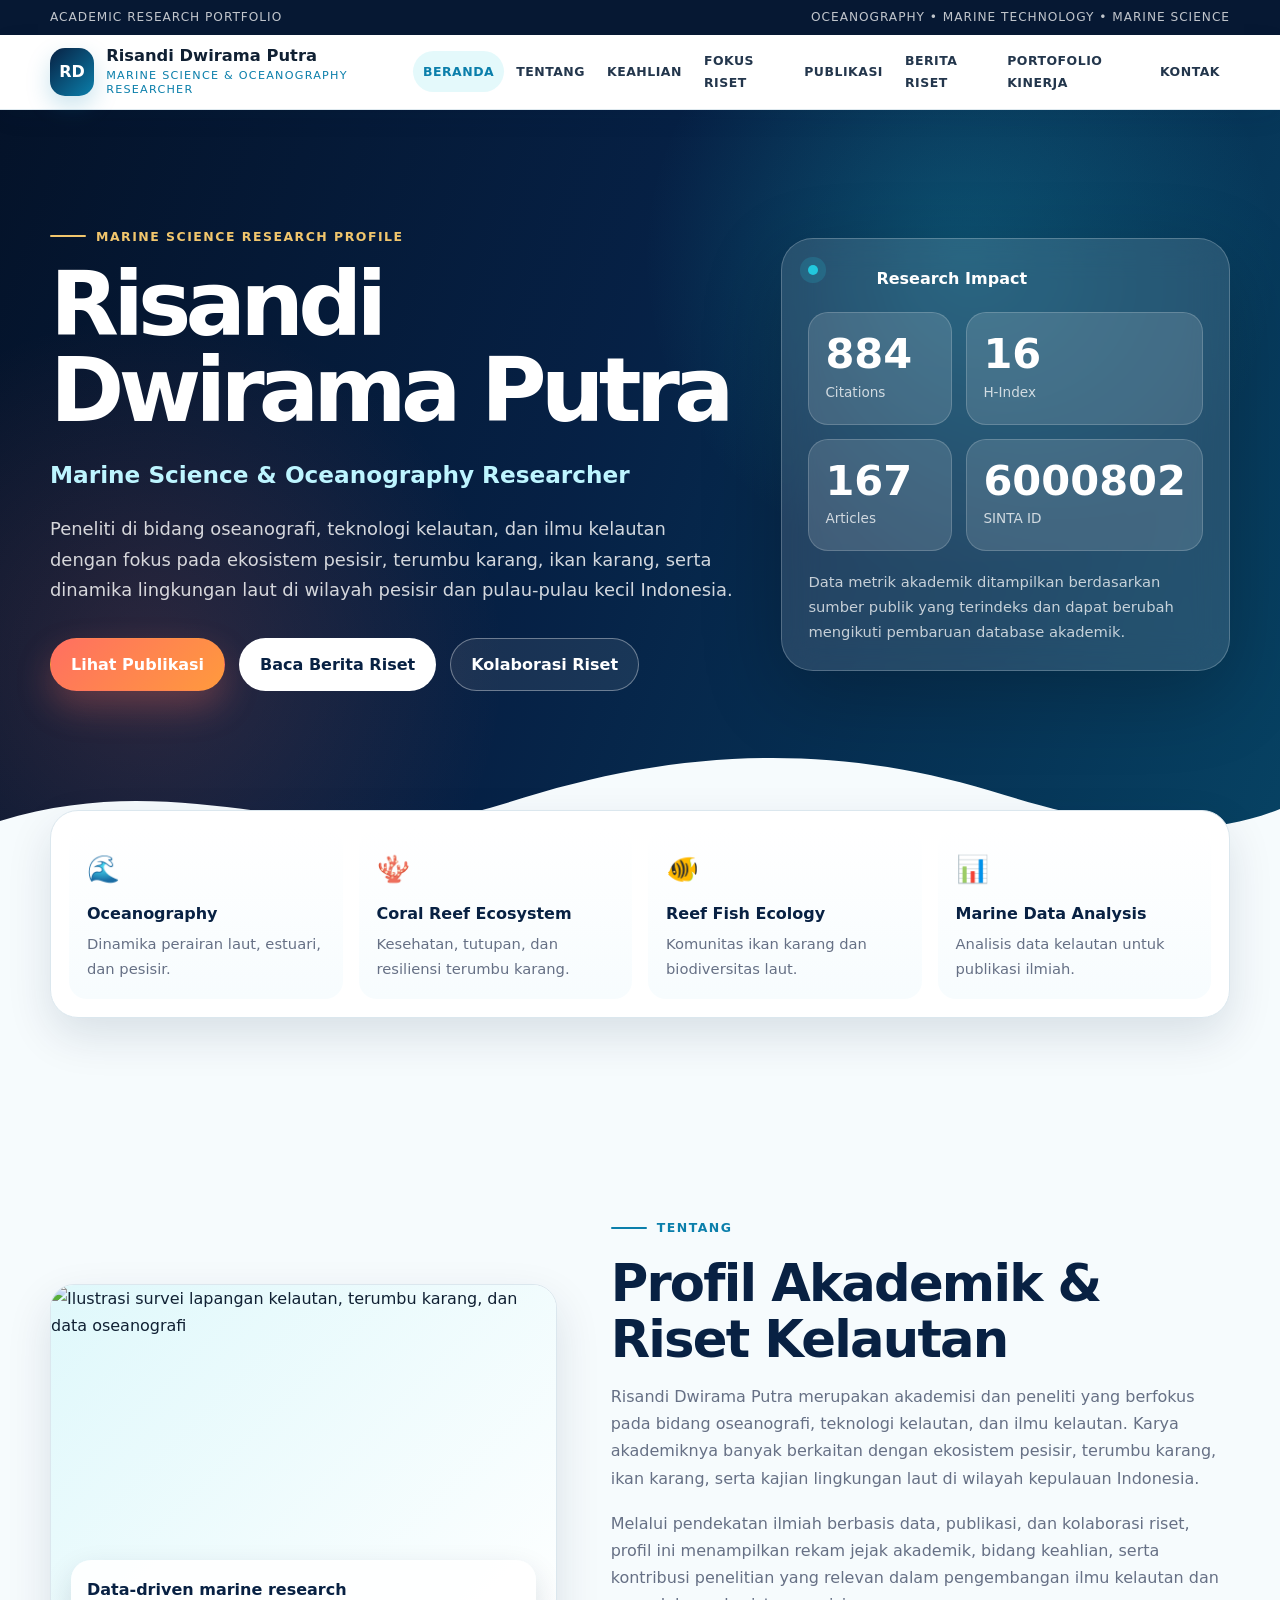
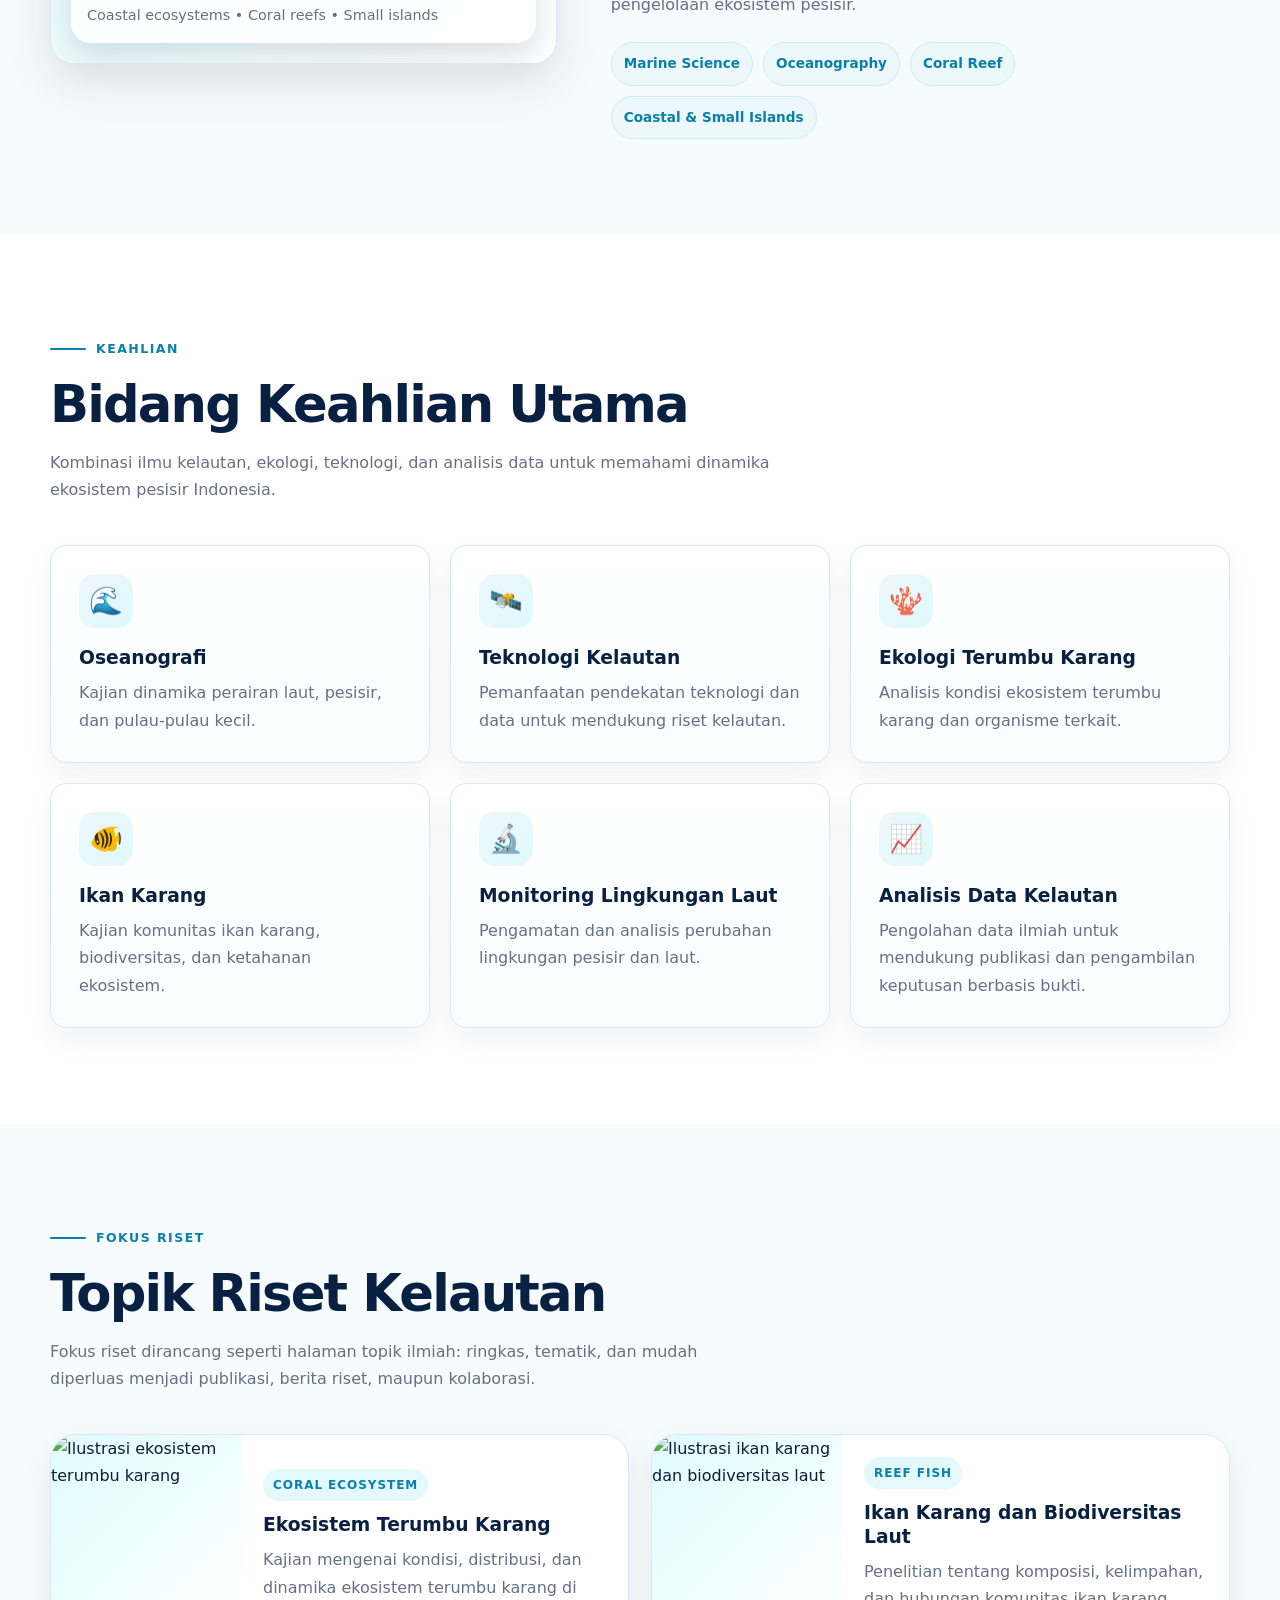
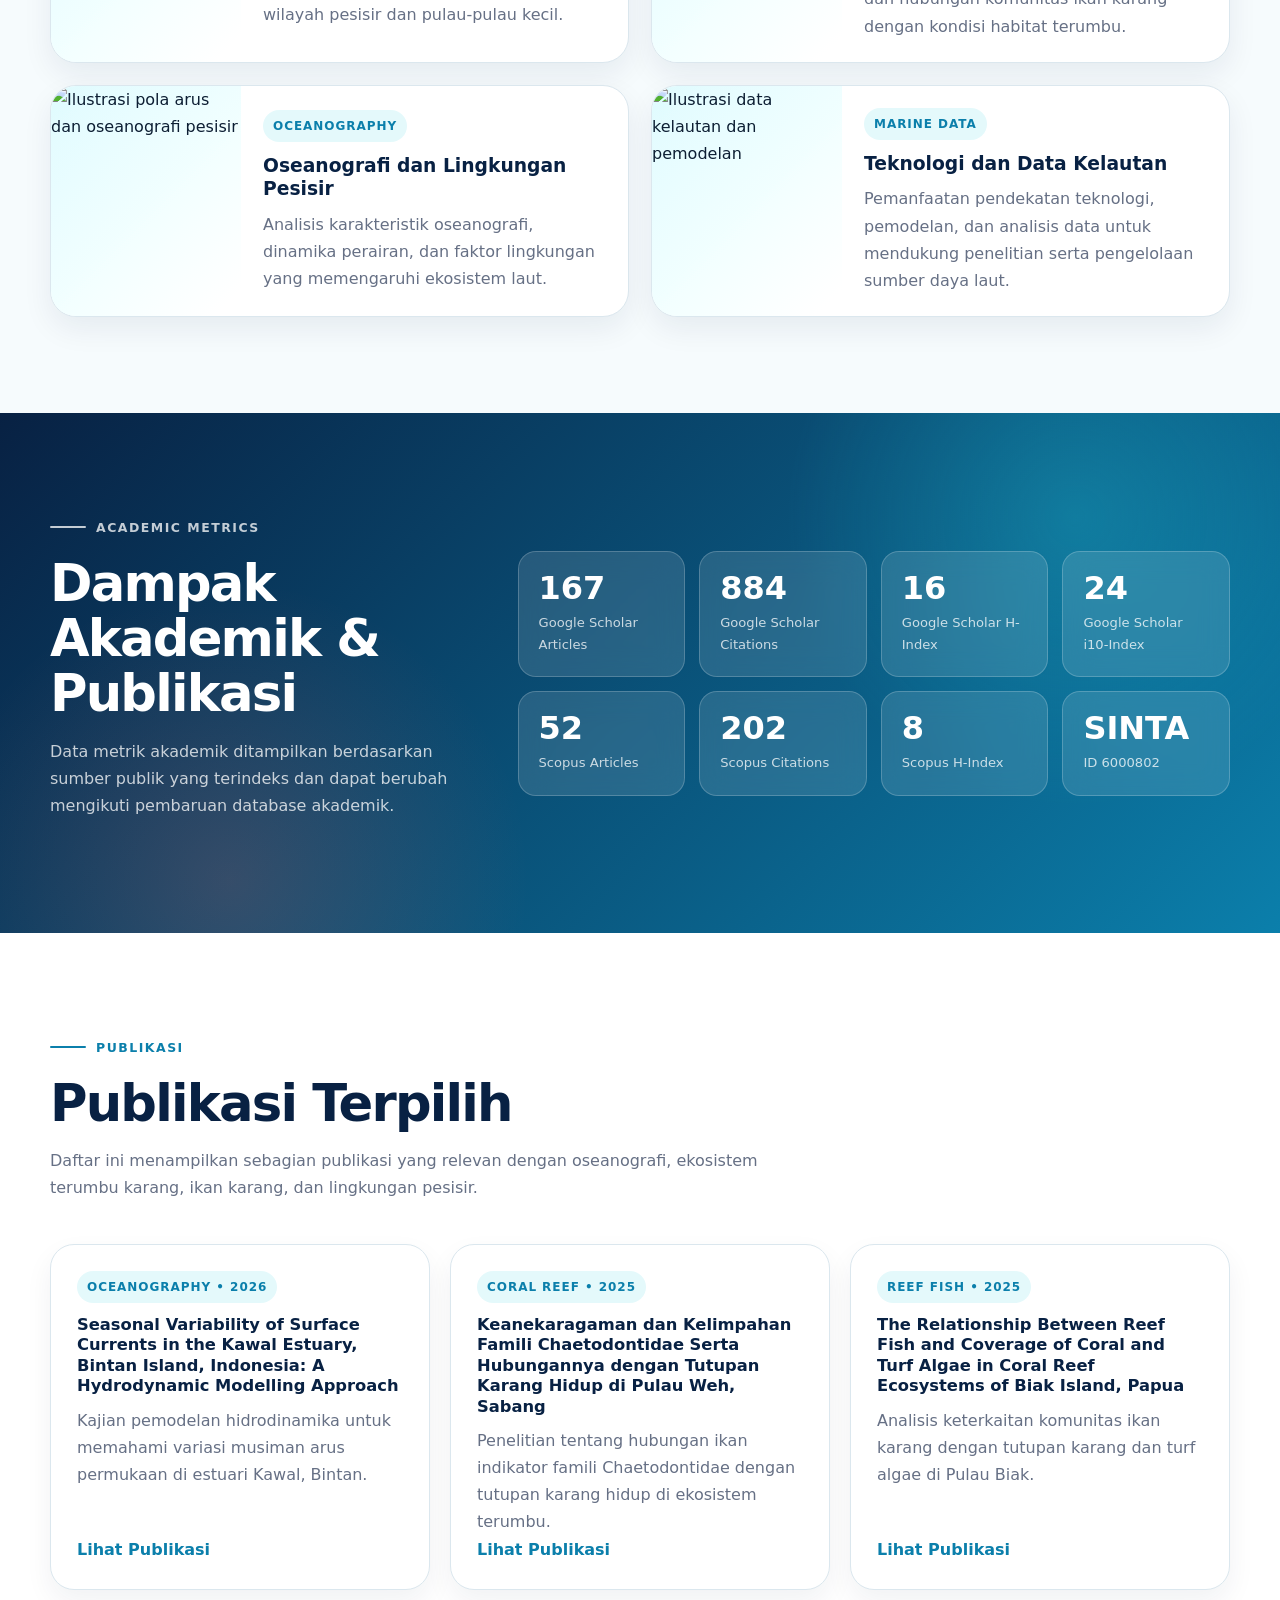
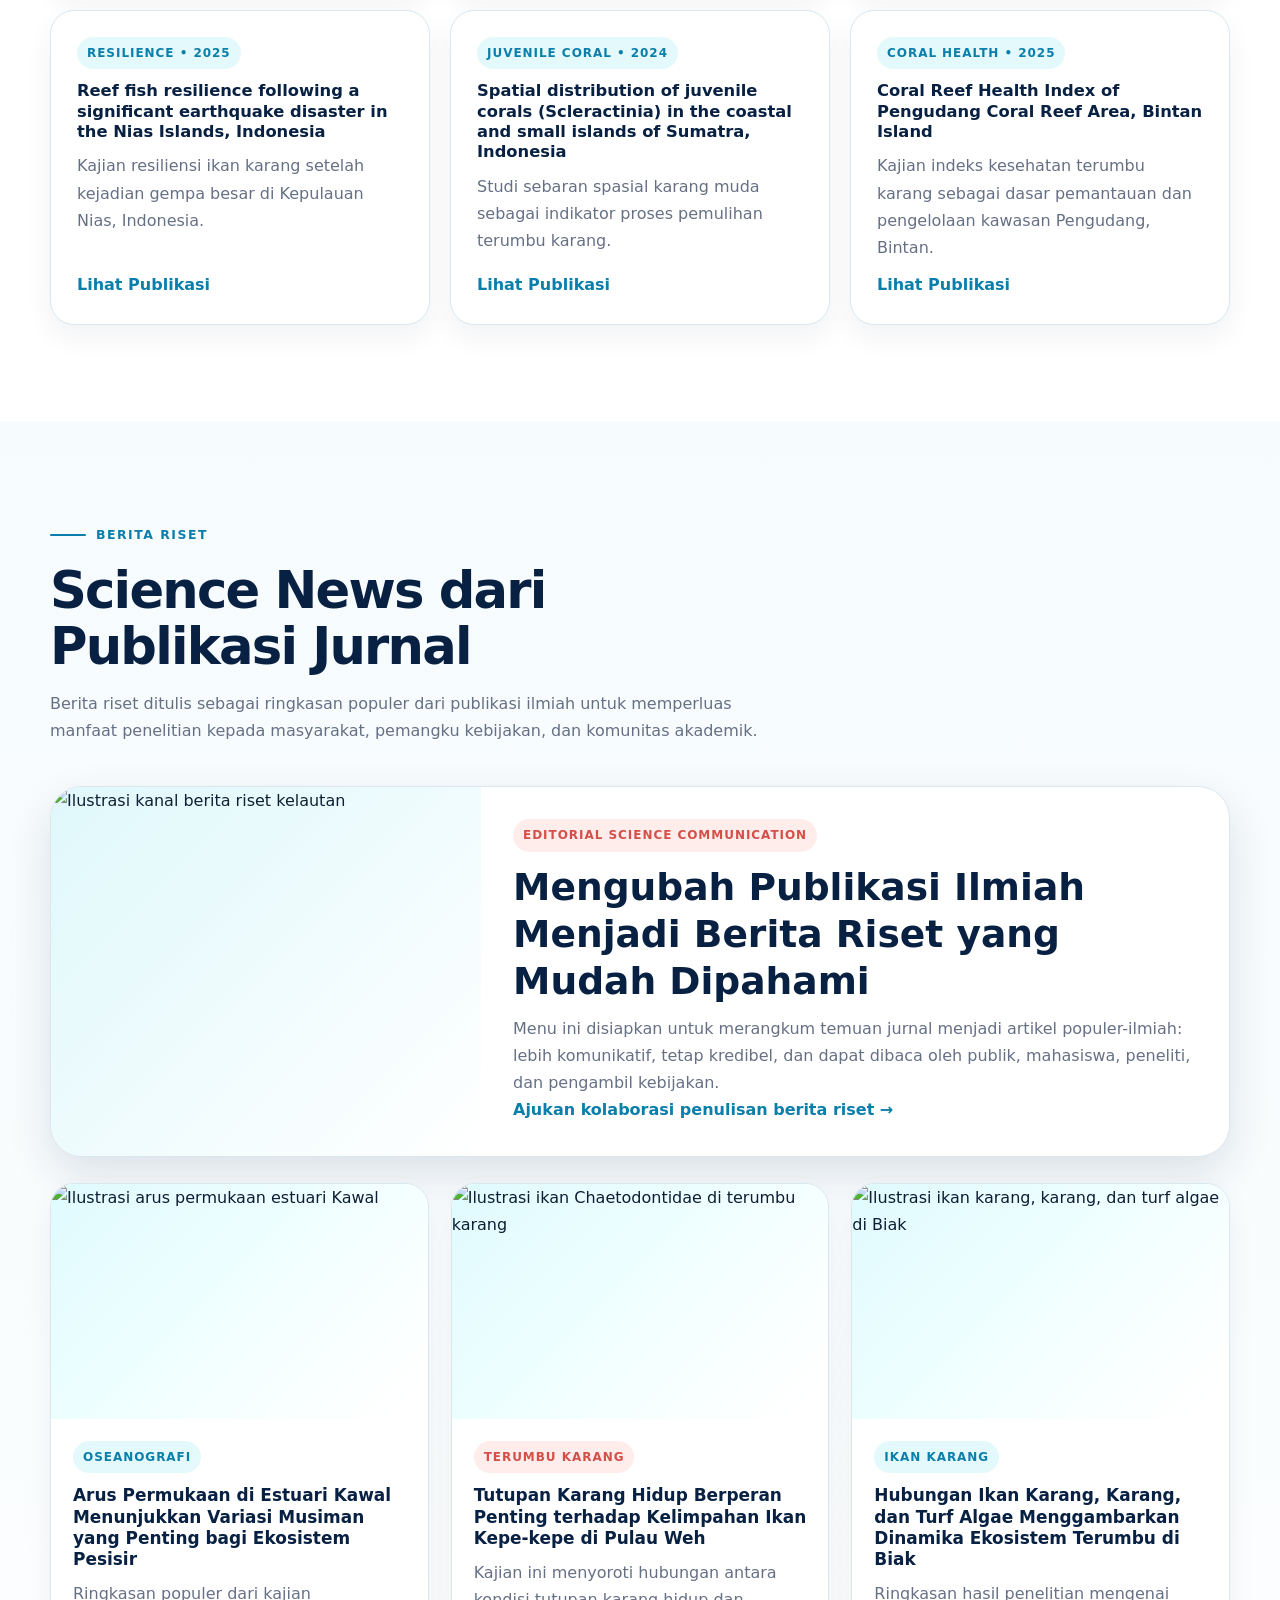
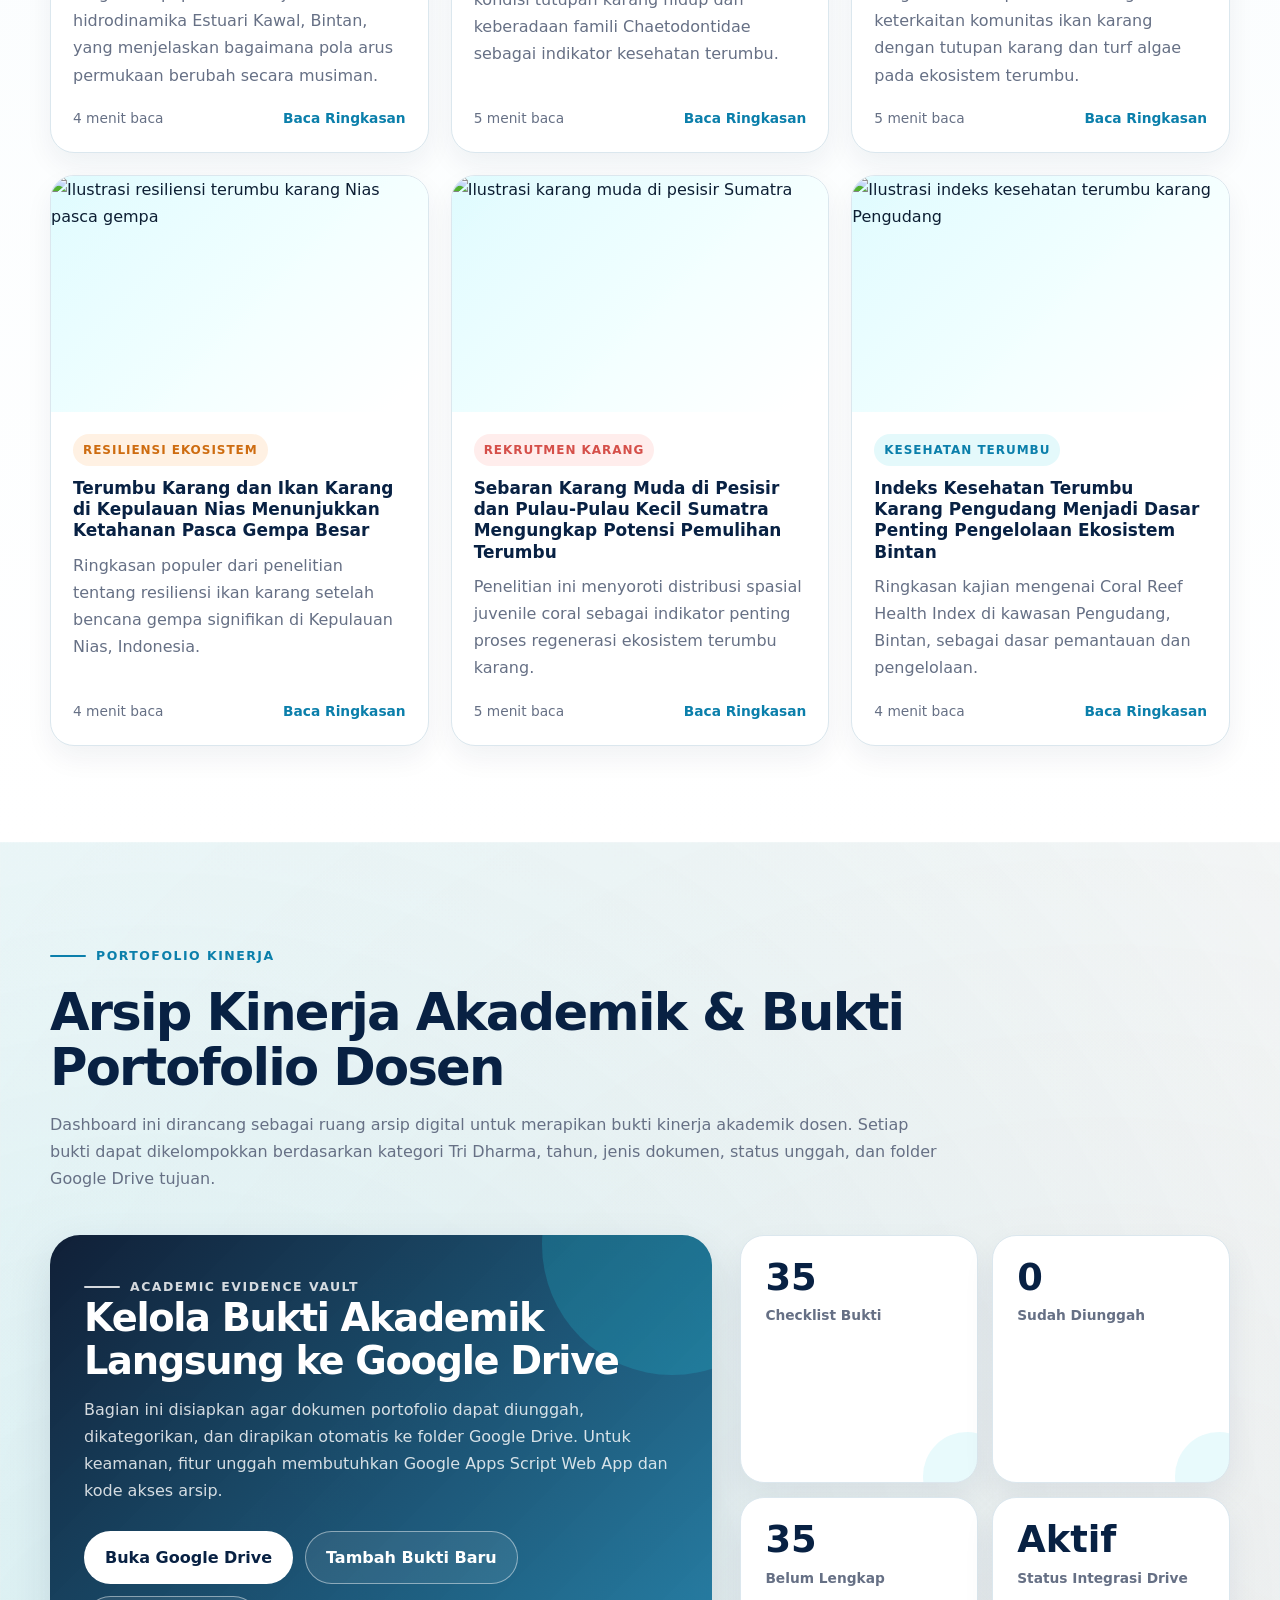
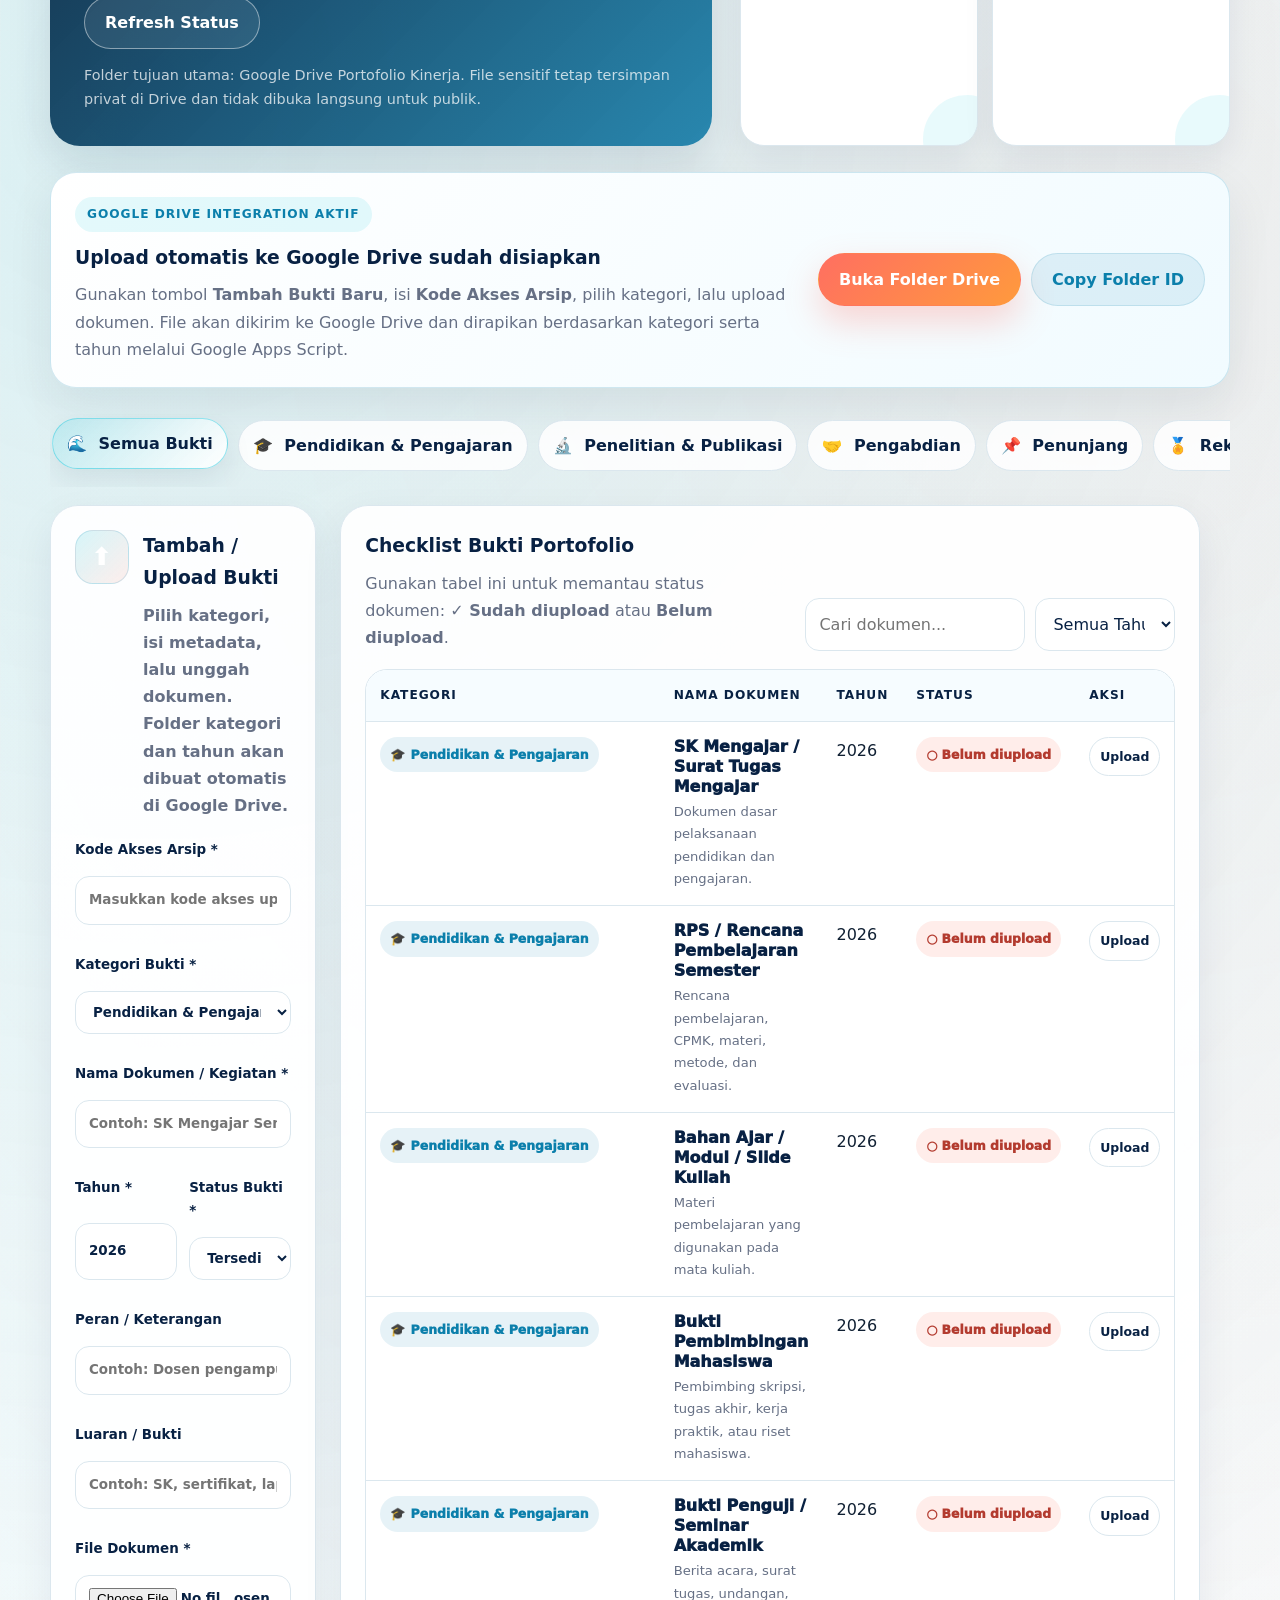
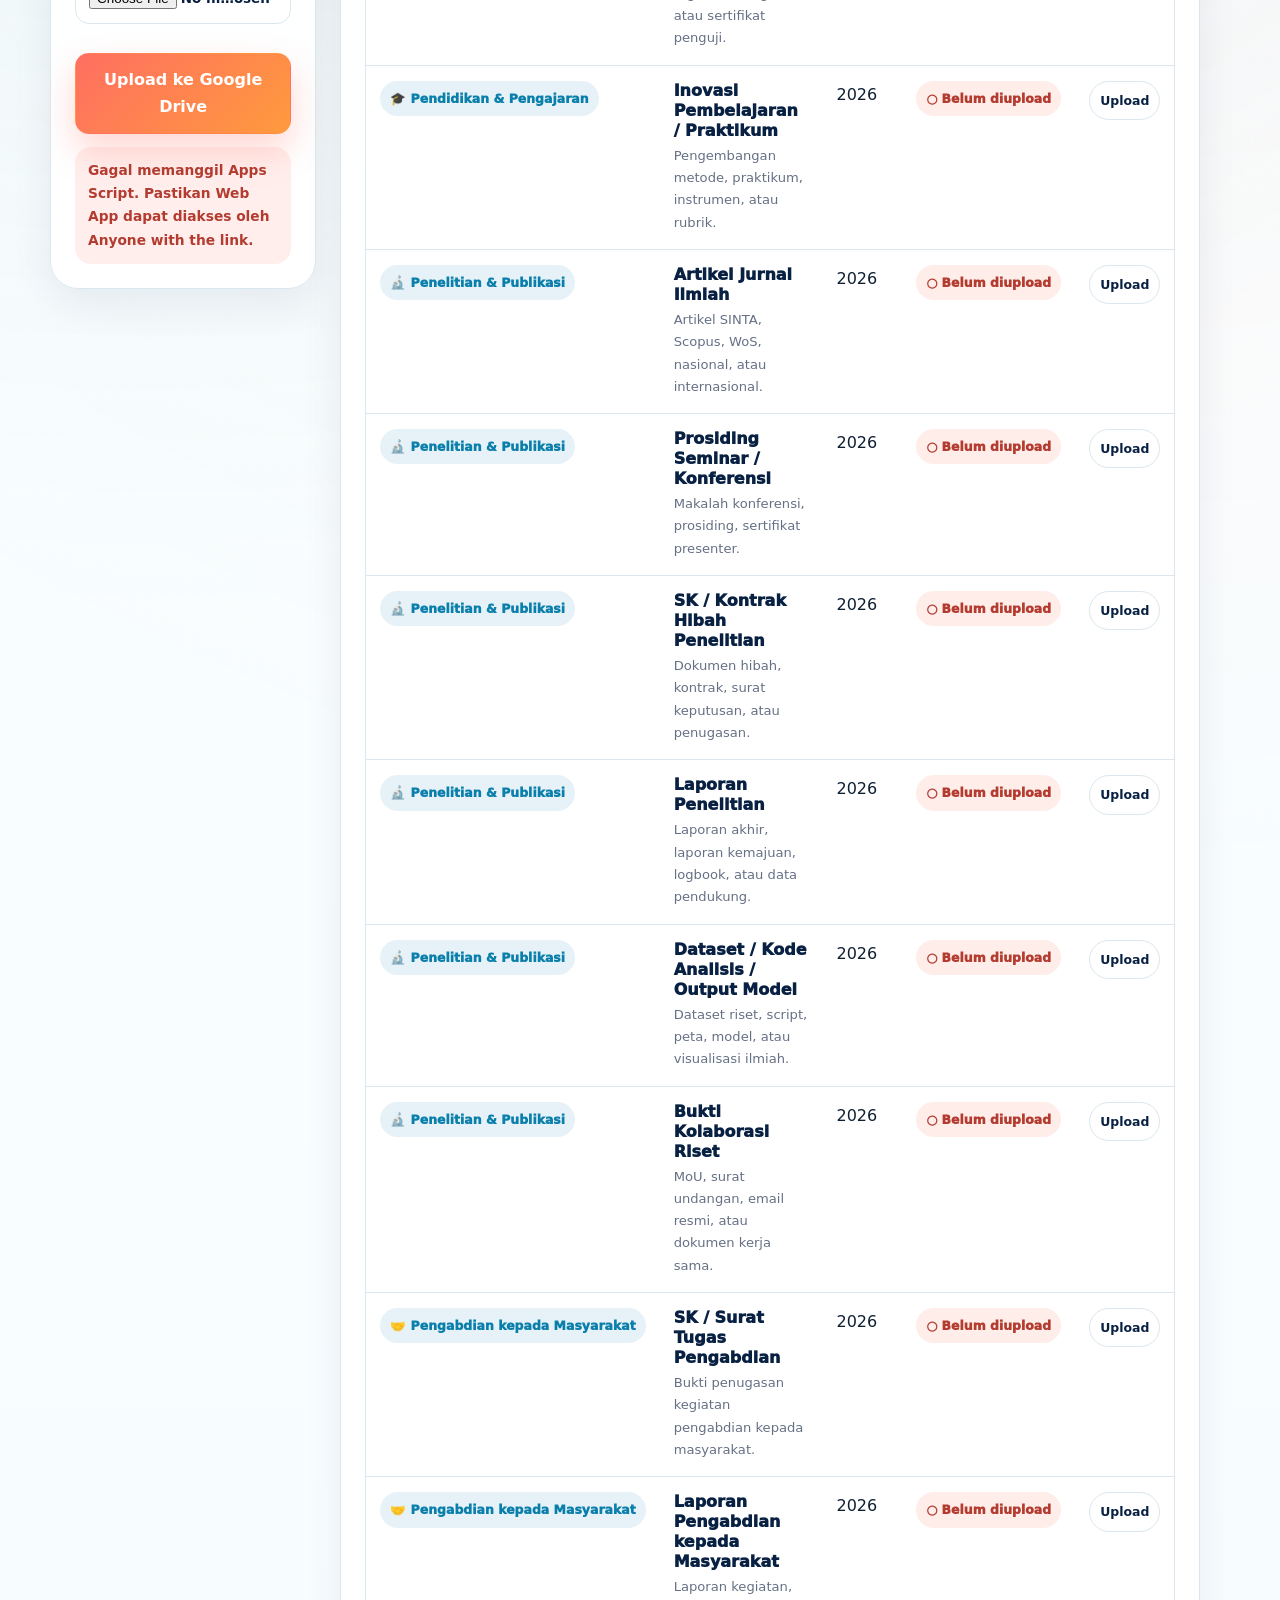
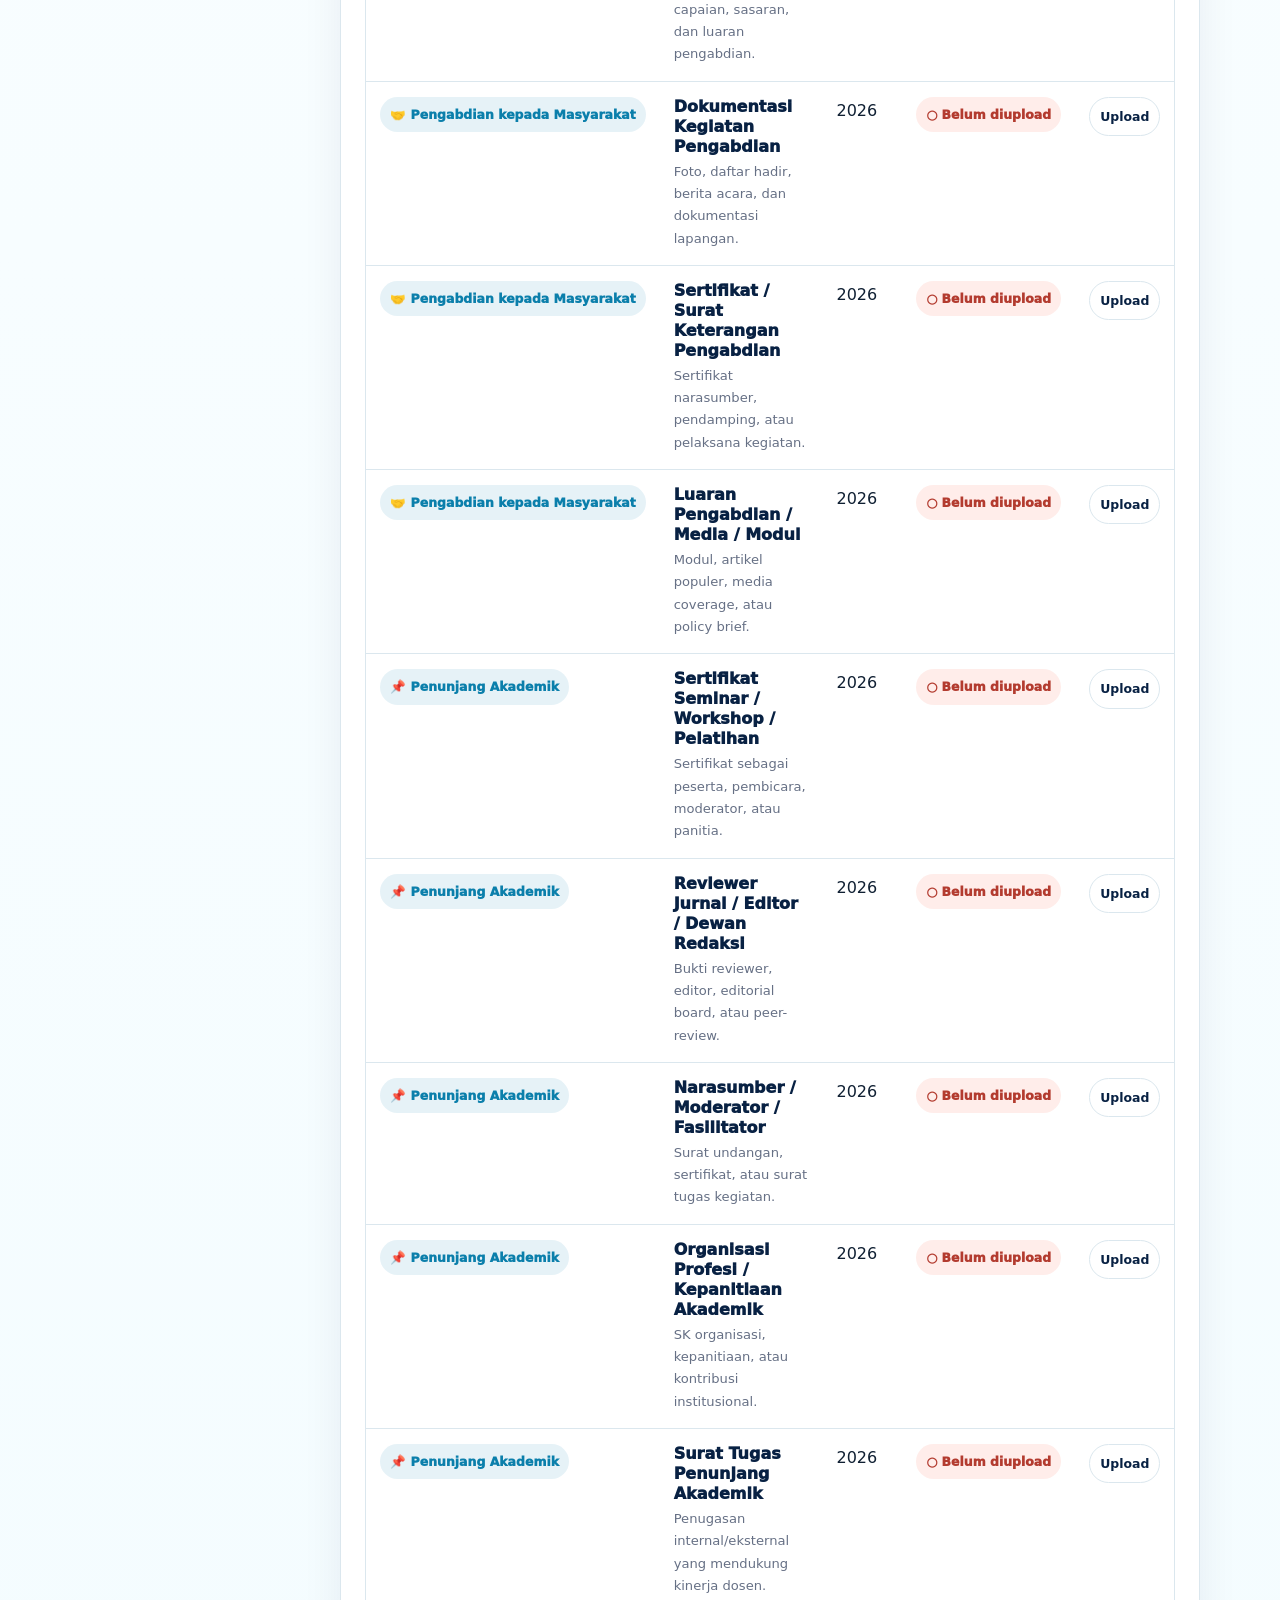
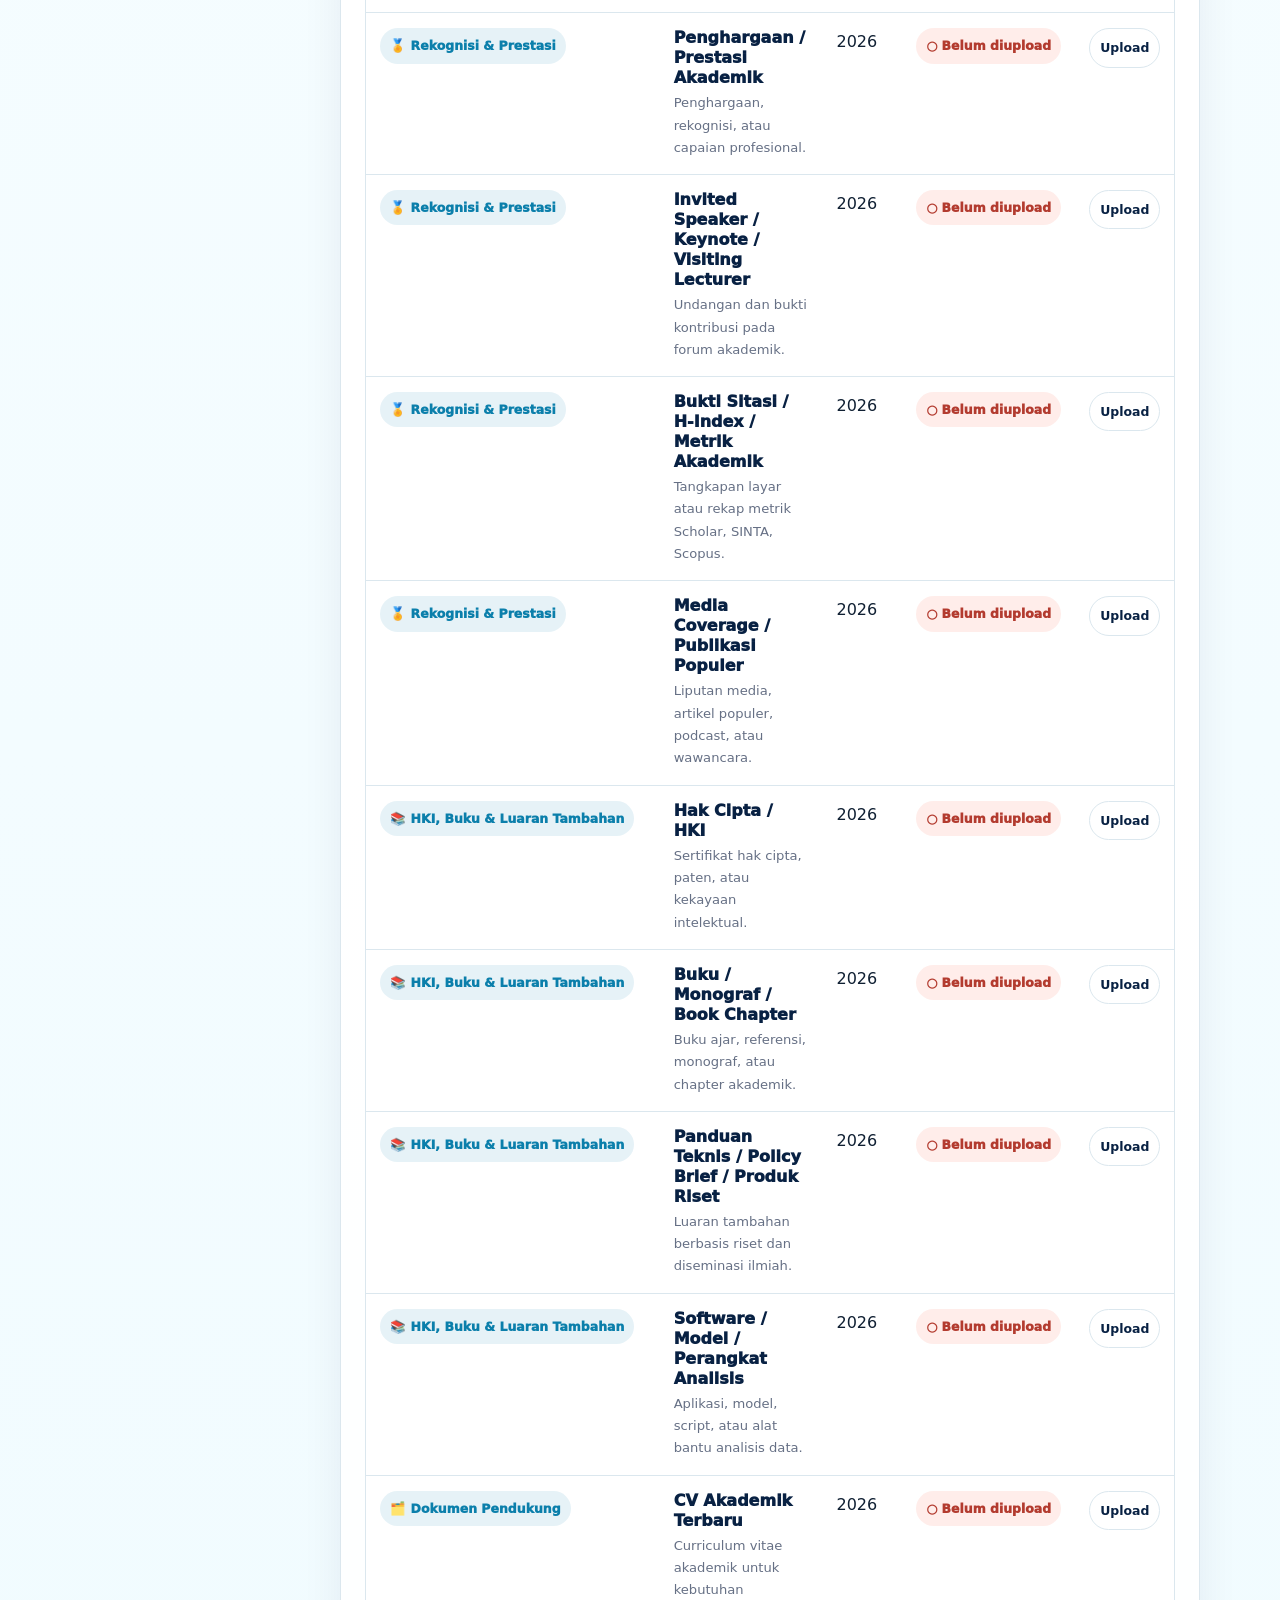
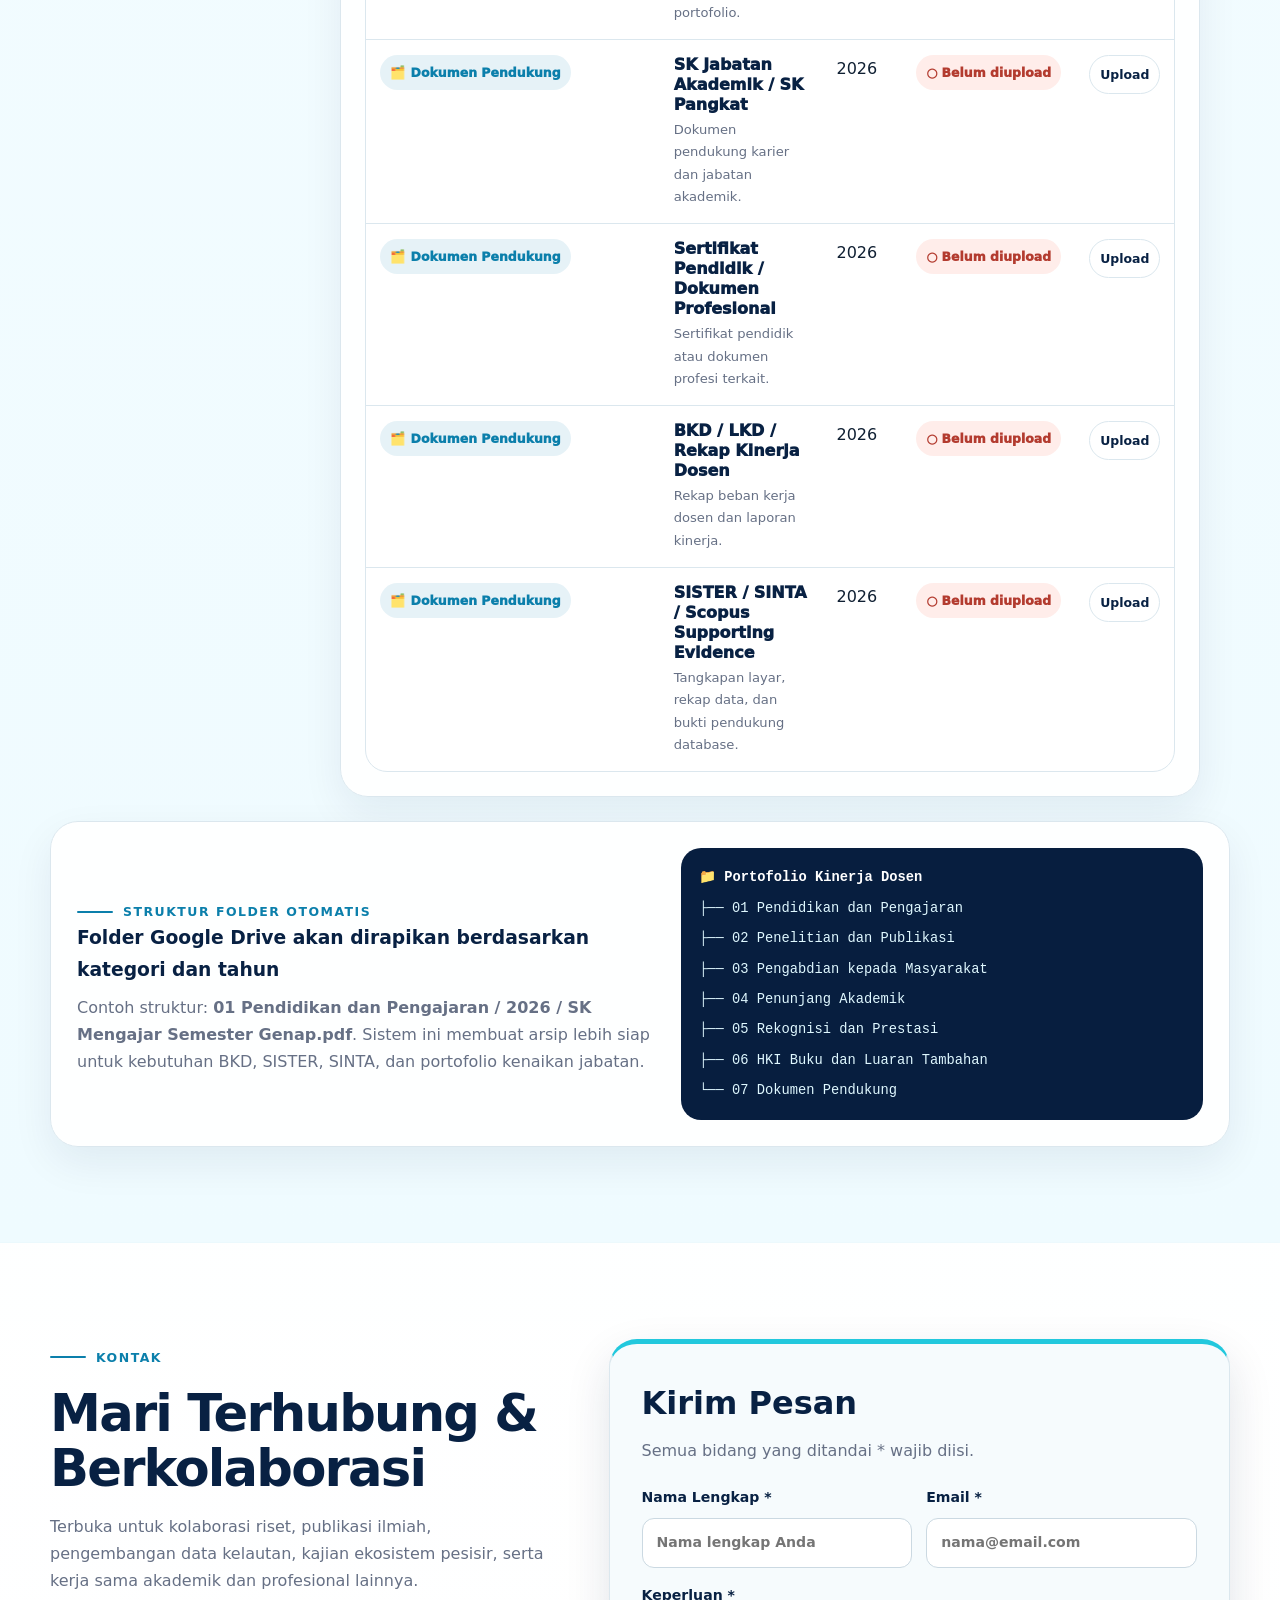
==== commit 1f289d82: "Add files via upload" ====
--- a/index.html
+++ b/index.html
@@ -43,6 +43,7 @@
           <li><a href="#fokus-riset">Fokus Riset</a></li>
           <li><a href="#publikasi">Publikasi</a></li>
           <li><a href="#berita-riset">Berita Riset</a></li>
+          <li><a href="#portfolio-kinerja">Portofolio Kinerja</a></li>
           <li><a href="#kontak">Kontak</a></li>
         </ul>
       </div>
@@ -244,109 +245,164 @@
     </section>
 
 
-    <section id="portfolio-kinerja" class="section portfolio-section">
+    <section id="portfolio-kinerja" class="section portfolio-section portfolio-drive-section">
       <div class="container">
         <div class="section-heading reveal">
           <p class="eyebrow dark">Portofolio Kinerja</p>
           <h2>Arsip Kinerja Akademik & Bukti Portofolio Dosen</h2>
-          <p>Menu ini disiapkan sebagai pusat ringkasan bukti kinerja akademik untuk mendukung dokumentasi BKD, SISTER, SINTA, rekognisi akademik, dan kebutuhan pengembangan karier dosen. Informasi sensitif tidak ditampilkan terbuka; dokumen lengkap tetap disimpan pada arsip pribadi atau repositori terbatas.</p>
-        </div>
-
-        <div class="portfolio-hero-card reveal">
-          <div class="portfolio-hero-copy">
+          <p>Dashboard ini dirancang sebagai ruang arsip digital untuk merapikan bukti kinerja akademik dosen. Setiap bukti dapat dikelompokkan berdasarkan kategori Tri Dharma, tahun, jenis dokumen, status unggah, dan folder Google Drive tujuan.</p>
+        </div>
+
+        <div class="portfolio-hero-card drive-hero-card reveal">
+          <div class="portfolio-hero-copy drive-hero-copy">
             <p class="eyebrow">Academic Evidence Vault</p>
-            <h3>Portofolio yang Tertata, Aman, dan Siap Dikembangkan</h3>
-            <p>Setiap bukti kinerja dapat dirangkum berdasarkan kategori Tri Dharma, tahun, peran, luaran, dan status dokumen. Struktur ini membantu profil akademik terlihat profesional tanpa membuka dokumen administratif yang bersifat pribadi.</p>
+            <h3>Kelola Bukti Akademik Langsung ke Google Drive</h3>
+            <p>Bagian ini disiapkan agar dokumen portofolio dapat diunggah, dikategorikan, dan dirapikan otomatis ke folder Google Drive. Untuk keamanan, fitur unggah membutuhkan Google Apps Script Web App dan kode akses arsip.</p>
             <div class="portfolio-actions">
-              <a class="btn btn-light" href="#kontak">Ajukan Akses Bukti</a>
-              <a class="btn btn-outline" href="#publikasi">Lihat Publikasi</a>
+              <a class="btn btn-light" href="https://drive.google.com/drive/folders/1vip7Umt05FHs7W9imowff_joqUNXGAmI?hl=ID" target="_blank" rel="noopener">Buka Google Drive</a>
+              <button class="btn btn-outline" type="button" data-open-upload>Tambah Bukti Baru</button>
+              <button class="btn btn-outline" type="button" data-refresh-drive>Refresh Status</button>
             </div>
-          </div>
-          <div class="portfolio-scoreboard" aria-label="Ringkasan portofolio kinerja">
-            <div><strong>7</strong><span>Kategori Bukti Akademik</span></div>
-            <div><strong>BKD</strong><span>Siap untuk rekap kinerja dosen</span></div>
-            <div><strong>SINTA</strong><span>Terhubung dengan profil publik</span></div>
-            <div><strong>Private</strong><span>Dokumen sensitif tidak dibuka publik</span></div>
-          </div>
-        </div>
-
-        <div class="evidence-grid">
-          <article class="evidence-card reveal">
-            <div class="evidence-icon">🎓</div>
-            <h3>Pendidikan & Pengajaran</h3>
-            <p>Ringkasan bukti pelaksanaan pendidikan, pembelajaran, dan aktivitas akademik di kelas maupun laboratorium.</p>
-            <ul>
-              <li>SK mengajar, RPS, bahan ajar, modul, dan rubrik penilaian</li>
-              <li>Pembimbingan, pengujian, seminar, dan aktivitas akademik mahasiswa</li>
-              <li>Pengembangan kurikulum, praktikum, dan inovasi pembelajaran</li>
-            </ul>
-          </article>
-          <article class="evidence-card reveal">
-            <div class="evidence-icon">🔬</div>
-            <h3>Penelitian & Publikasi</h3>
-            <p>Dokumentasi aktivitas riset, publikasi, sitasi, kolaborasi, dan luaran ilmiah yang terindeks.</p>
-            <ul>
-              <li>Artikel jurnal, prosiding, DOI, Scopus, SINTA, dan Google Scholar</li>
-              <li>Hibah penelitian, laporan riset, dataset, dan analisis ilmiah</li>
-              <li>Kolaborasi penelitian nasional maupun internasional</li>
-            </ul>
-          </article>
-          <article class="evidence-card reveal">
-            <div class="evidence-icon">🤝</div>
-            <h3>Pengabdian kepada Masyarakat</h3>
-            <p>Portofolio kegiatan pengabdian berbasis keilmuan, edukasi, pelatihan, dan pendampingan masyarakat pesisir.</p>
-            <ul>
-              <li>SK pengabdian, laporan kegiatan, dokumentasi, dan sertifikat</li>
-              <li>Luaran pengabdian, media, modul pelatihan, dan policy brief</li>
-              <li>Kegiatan pendampingan ekosistem pesisir dan pulau kecil</li>
-            </ul>
-          </article>
-          <article class="evidence-card reveal">
-            <div class="evidence-icon">📌</div>
-            <h3>Penunjang Akademik</h3>
-            <p>Bukti kegiatan penunjang profesi dosen dan kontribusi institusional di lingkungan akademik.</p>
-            <ul>
-              <li>Sertifikat seminar, workshop, pelatihan, dan kepanitiaan</li>
-              <li>Reviewer jurnal, editor, narasumber, dan organisasi profesi</li>
-              <li>Surat tugas, undangan akademik, dan rekognisi kegiatan</li>
-            </ul>
-          </article>
-          <article class="evidence-card reveal">
-            <div class="evidence-icon">🏅</div>
-            <h3>Rekognisi & Prestasi</h3>
-            <p>Catatan pengakuan akademik, kontribusi profesional, dan capaian yang mendukung reputasi keilmuan.</p>
-            <ul>
-              <li>Penghargaan, invited speaker, visiting lecturer, dan keynote</li>
-              <li>Kolaborasi riset, sitasi, indeks akademik, dan media coverage</li>
-              <li>Peran dalam forum ilmiah, asosiasi, dan jejaring profesional</li>
-            </ul>
-          </article>
-          <article class="evidence-card reveal">
-            <div class="evidence-icon">📚</div>
-            <h3>HKI, Buku & Luaran Tambahan</h3>
-            <p>Dokumentasi hak kekayaan intelektual dan luaran akademik lain yang relevan untuk portofolio kinerja.</p>
-            <ul>
-              <li>Hak cipta, paten, buku, book chapter, dan monograf</li>
-              <li>Data, perangkat analisis, model, panduan teknis, dan laporan kebijakan</li>
-              <li>Materi diseminasi ilmiah dan produk berbasis riset</li>
-            </ul>
-          </article>
-        </div>
-
-        <div class="document-vault reveal">
+            <p class="drive-note">Folder tujuan utama: Google Drive Portofolio Kinerja. File sensitif tetap tersimpan privat di Drive dan tidak dibuka langsung untuk publik.</p>
+          </div>
+          <div class="portfolio-scoreboard drive-scoreboard" aria-label="Ringkasan status portofolio kinerja">
+            <div><strong id="evidence-total">42</strong><span>Checklist Bukti</span></div>
+            <div><strong id="evidence-uploaded">0</strong><span>Sudah Diunggah</span></div>
+            <div><strong id="evidence-pending">42</strong><span>Belum Lengkap</span></div>
+            <div><strong id="drive-status">Setup</strong><span>Status Integrasi Drive</span></div>
+          </div>
+        </div>
+
+        <div class="drive-setup-card reveal active-drive-card" id="drive-setup-card">
           <div>
-            <h3>Dokumen Pendukung Tersimpan Aman</h3>
-            <p>Website publik menampilkan ringkasan dan status bukti. File asli seperti SK, sertifikat, surat tugas, dan dokumen pangkat sebaiknya disimpan di Google Drive/OneDrive terbatas dengan akses berdasarkan permintaan.</p>
-          </div>
-          <div class="vault-list" aria-label="Jenis dokumen pendukung">
-            <span>SK</span>
-            <span>Sertifikat</span>
-            <span>Surat Tugas</span>
-            <span>Laporan</span>
-            <span>DOI</span>
-            <span>SINTA</span>
-            <span>Scopus</span>
-            <span>BKD</span>
+            <span class="setup-badge">Google Drive Integration Aktif</span>
+            <h3>Upload otomatis ke Google Drive sudah disiapkan</h3>
+            <p>Gunakan tombol <strong>Tambah Bukti Baru</strong>, isi <strong>Kode Akses Arsip</strong>, pilih kategori, lalu upload dokumen. File akan dikirim ke Google Drive dan dirapikan berdasarkan kategori serta tahun melalui Google Apps Script.</p>
+          </div>
+          <div class="setup-actions">
+            <a class="btn btn-primary" href="https://drive.google.com/drive/folders/1vip7Umt05FHs7W9imowff_joqUNXGAmI?hl=ID" target="_blank" rel="noopener">Buka Folder Drive</a>
+            <button class="btn btn-soft" type="button" data-copy-folder-id>Copy Folder ID</button>
+          </div>
+        </div>
+
+        <div class="vault-tabs reveal" aria-label="Kategori portofolio kinerja">
+          <button class="vault-tab active" type="button" data-category="all"><span>🌊</span> Semua Bukti</button>
+          <button class="vault-tab" type="button" data-category="pendidikan"><span>🎓</span> Pendidikan & Pengajaran</button>
+          <button class="vault-tab" type="button" data-category="penelitian"><span>🔬</span> Penelitian & Publikasi</button>
+          <button class="vault-tab" type="button" data-category="pengabdian"><span>🤝</span> Pengabdian</button>
+          <button class="vault-tab" type="button" data-category="penunjang"><span>📌</span> Penunjang</button>
+          <button class="vault-tab" type="button" data-category="rekognisi"><span>🏅</span> Rekognisi</button>
+          <button class="vault-tab" type="button" data-category="hki"><span>📚</span> HKI & Luaran</button>
+          <button class="vault-tab" type="button" data-category="pendukung"><span>🗂️</span> Dokumen Pendukung</button>
+        </div>
+
+        <div class="portfolio-workspace">
+          <aside class="upload-panel reveal" id="upload-panel" aria-label="Form upload bukti portofolio">
+            <div class="panel-head">
+              <span class="panel-icon">⬆️</span>
+              <div>
+                <h3>Tambah / Upload Bukti</h3>
+                <p>Pilih kategori, isi metadata, lalu unggah dokumen. Folder kategori dan tahun akan dibuat otomatis di Google Drive.</p>
+              </div>
+            </div>
+
+            <form id="drive-upload-form" class="drive-upload-form">
+              <label>Kode Akses Arsip *
+                <input type="password" name="accessCode" placeholder="Masukkan kode akses upload" required />
+              </label>
+              <label>Kategori Bukti *
+                <select name="category" required>
+                  <option value="pendidikan">Pendidikan & Pengajaran</option>
+                  <option value="penelitian">Penelitian & Publikasi</option>
+                  <option value="pengabdian">Pengabdian kepada Masyarakat</option>
+                  <option value="penunjang">Penunjang Akademik</option>
+                  <option value="rekognisi">Rekognisi & Prestasi</option>
+                  <option value="hki">HKI, Buku & Luaran Tambahan</option>
+                  <option value="pendukung">Dokumen Pendukung</option>
+                </select>
+              </label>
+              <label>Nama Dokumen / Kegiatan *
+                <input type="text" name="documentTitle" placeholder="Contoh: SK Mengajar Semester Genap" required />
+              </label>
+              <div class="form-row compact-row">
+                <label>Tahun *
+                  <input type="number" name="year" min="2000" max="2100" value="2026" required />
+                </label>
+                <label>Status Bukti *
+                  <select name="documentStatus" required>
+                    <option value="Tersedia">Tersedia</option>
+                    <option value="Perlu Verifikasi">Perlu Verifikasi</option>
+                    <option value="Draft">Draft</option>
+                  </select>
+                </label>
+              </div>
+              <label>Peran / Keterangan
+                <input type="text" name="role" placeholder="Contoh: Dosen pengampu / Ketua peneliti / Narasumber" />
+              </label>
+              <label>Luaran / Bukti
+                <input type="text" name="output" placeholder="Contoh: SK, sertifikat, laporan, artikel, DOI, HKI" />
+              </label>
+              <label>File Dokumen *
+                <input type="file" name="evidenceFile" accept=".pdf,.doc,.docx,.xls,.xlsx,.ppt,.pptx,.jpg,.jpeg,.png,.zip" required />
+              </label>
+              <input type="hidden" name="itemKey" value="" />
+              <button class="btn btn-primary full-width" type="submit">Upload ke Google Drive</button>
+              <p class="upload-message" id="upload-message">Dokumen akan masuk ke folder kategori dan subfolder tahun secara otomatis setelah integrasi Apps Script aktif.</p>
+            </form>
+          </aside>
+
+          <div class="vault-dashboard reveal">
+            <div class="dashboard-toolbar">
+              <div>
+                <h3>Checklist Bukti Portofolio</h3>
+                <p>Gunakan tabel ini untuk memantau status dokumen: <strong>✓ Sudah diupload</strong> atau <strong>Belum diupload</strong>.</p>
+              </div>
+              <div class="toolbar-actions">
+                <input id="evidence-search" type="search" placeholder="Cari dokumen..." />
+                <select id="evidence-year-filter" aria-label="Filter tahun">
+                  <option value="all">Semua Tahun</option>
+                  <option value="2026">2026</option>
+                  <option value="2025">2025</option>
+                  <option value="2024">2024</option>
+                  <option value="2023">2023</option>
+                </select>
+              </div>
+            </div>
+
+            <div class="vault-table-wrap">
+              <table class="vault-table">
+                <thead>
+                  <tr>
+                    <th>Kategori</th>
+                    <th>Nama Dokumen</th>
+                    <th>Tahun</th>
+                    <th>Status</th>
+                    <th>Aksi</th>
+                  </tr>
+                </thead>
+                <tbody id="evidence-table-body">
+                  <tr><td colspan="5">Memuat checklist portofolio...</td></tr>
+                </tbody>
+              </table>
+            </div>
+          </div>
+        </div>
+
+        <div class="folder-map reveal">
+          <div>
+            <p class="eyebrow dark">Struktur Folder Otomatis</p>
+            <h3>Folder Google Drive akan dirapikan berdasarkan kategori dan tahun</h3>
+            <p>Contoh struktur: <strong>01 Pendidikan dan Pengajaran / 2026 / SK Mengajar Semester Genap.pdf</strong>. Sistem ini membuat arsip lebih siap untuk kebutuhan BKD, SISTER, SINTA, dan portofolio kenaikan jabatan.</p>
+          </div>
+          <div class="folder-tree" aria-label="Struktur folder portofolio akademik">
+            <span>📁 Portofolio Kinerja Dosen</span>
+            <span>├── 01 Pendidikan dan Pengajaran</span>
+            <span>├── 02 Penelitian dan Publikasi</span>
+            <span>├── 03 Pengabdian kepada Masyarakat</span>
+            <span>├── 04 Penunjang Akademik</span>
+            <span>├── 05 Rekognisi dan Prestasi</span>
+            <span>├── 06 HKI Buku dan Luaran Tambahan</span>
+            <span>└── 07 Dokumen Pendukung</span>
           </div>
         </div>
       </div>
@@ -365,7 +421,7 @@
             <div class="contact-item"><span>📍</span><div><small>Lokasi & Afiliasi</small><strong>Indonesia</strong><em>Universitas Maritim Raja Ali Haji (UMRAH)</em></div></div>
           </div>
         </div>
-        <form class="contact-form reveal" name="kontak-riset" method="POST" data-netlify="true" netlify-honeypot="bot-field" action="/terima-kasih.html">
+        <form class="contact-form reveal" name="kontak-riset" method="POST" data-netlify="true" netlify-honeypot="bot-field" action="terima-kasih.html">
           <input type="hidden" name="form-name" value="kontak-riset" />
           <p class="hidden"><label>Jangan isi kolom ini: <input name="bot-field" /></label></p>
           <h3>Kirim Pesan</h3>
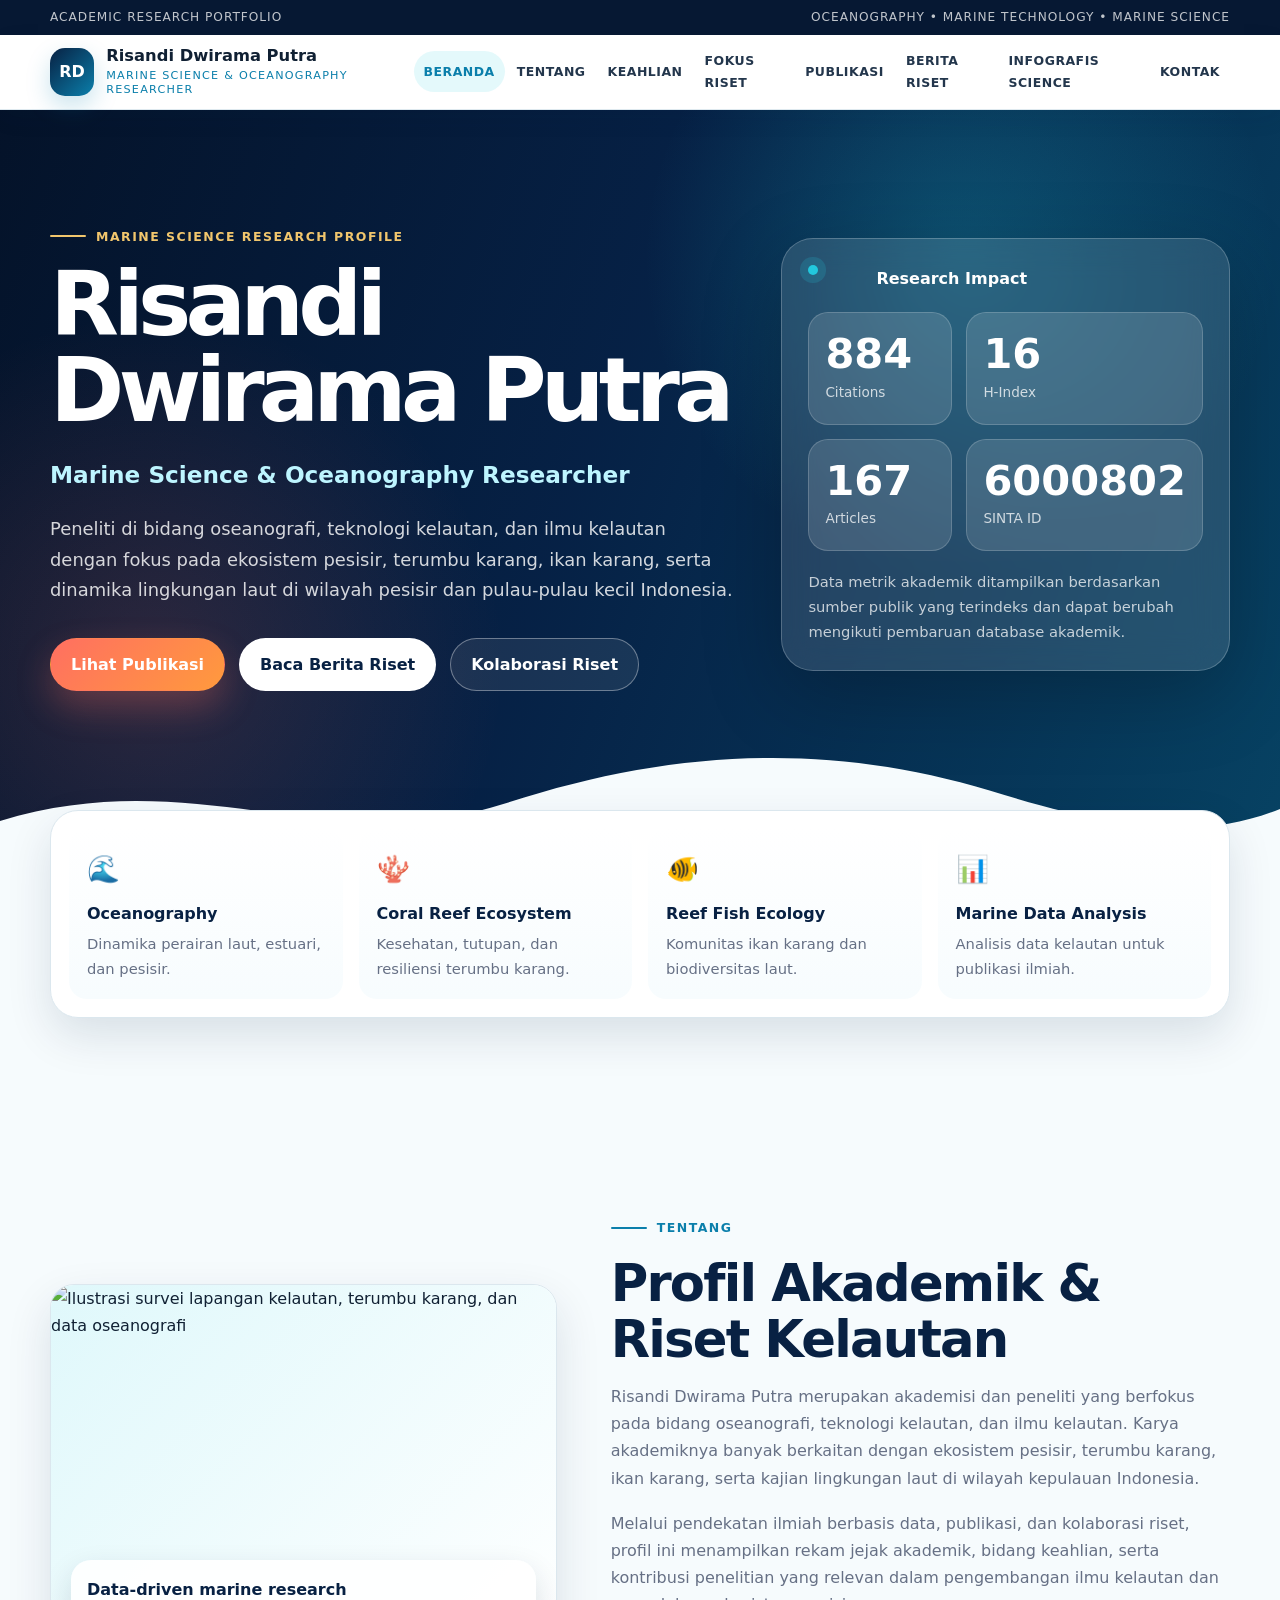
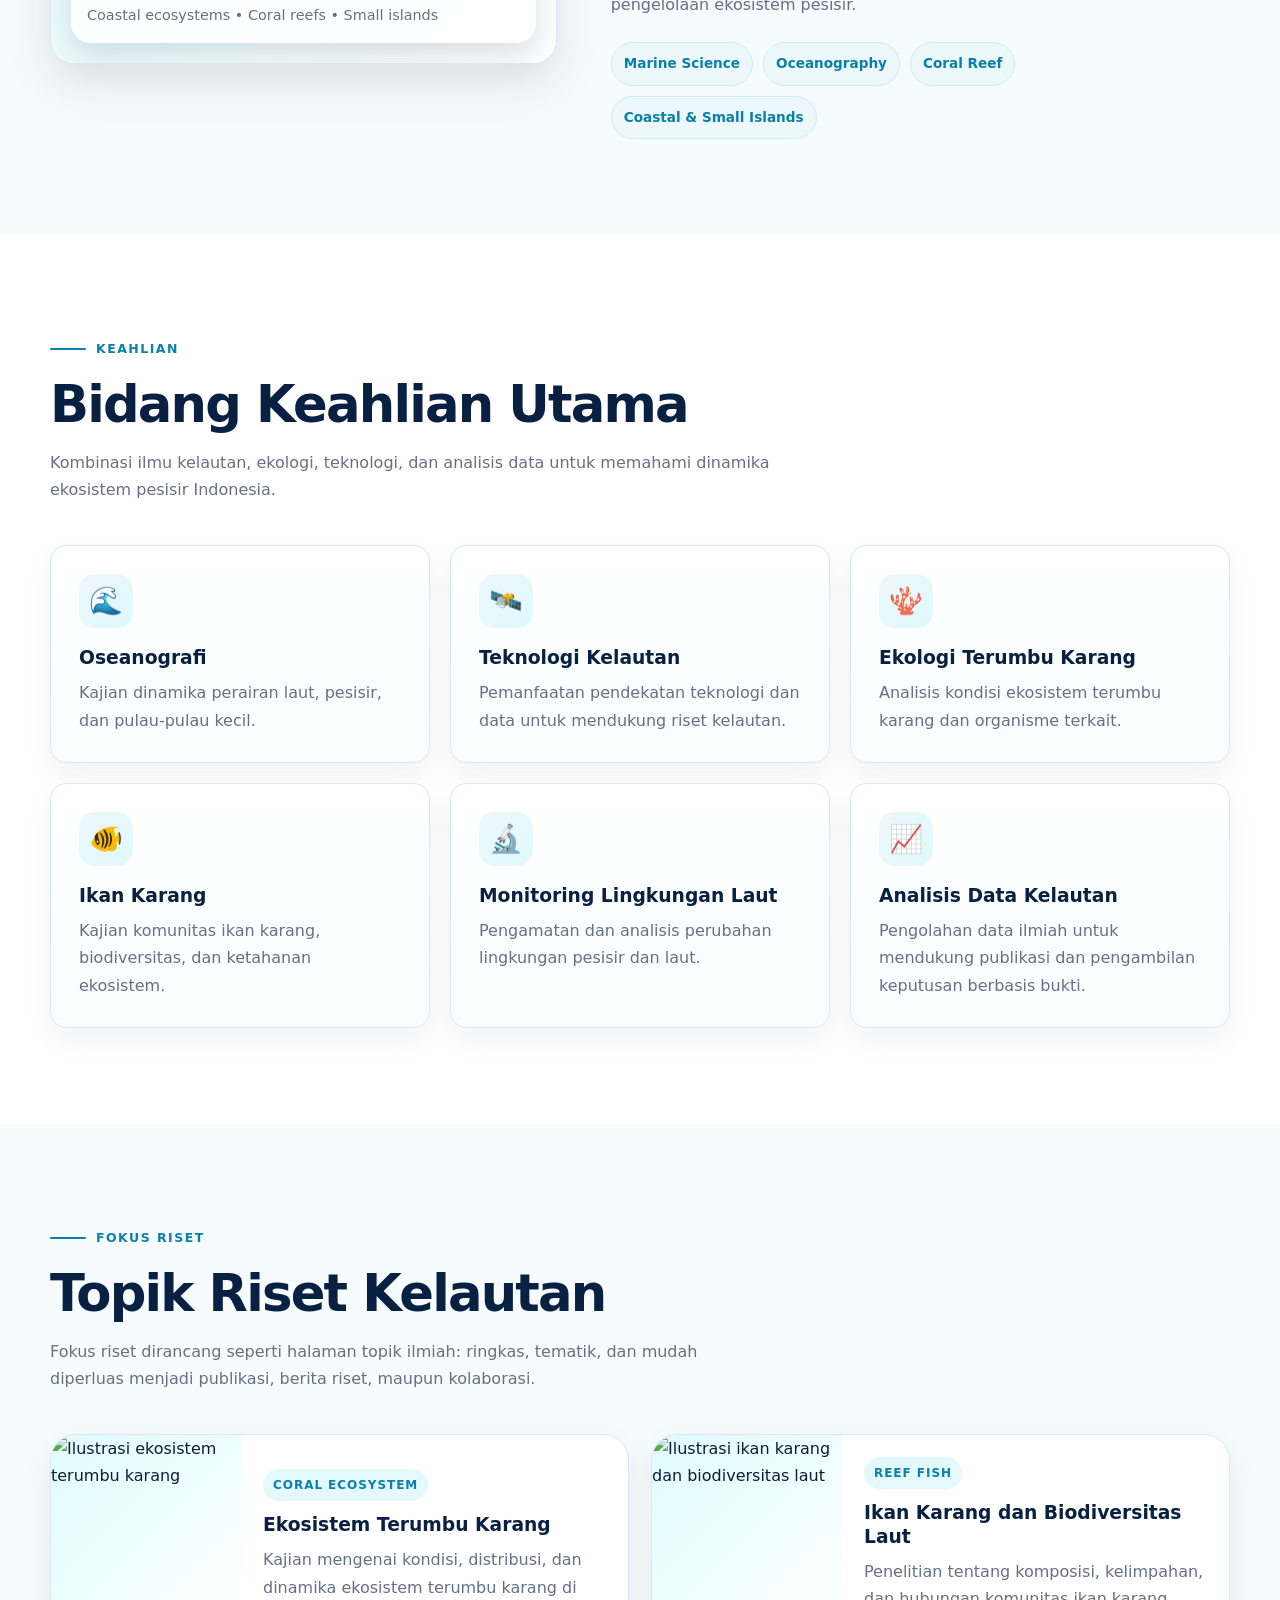
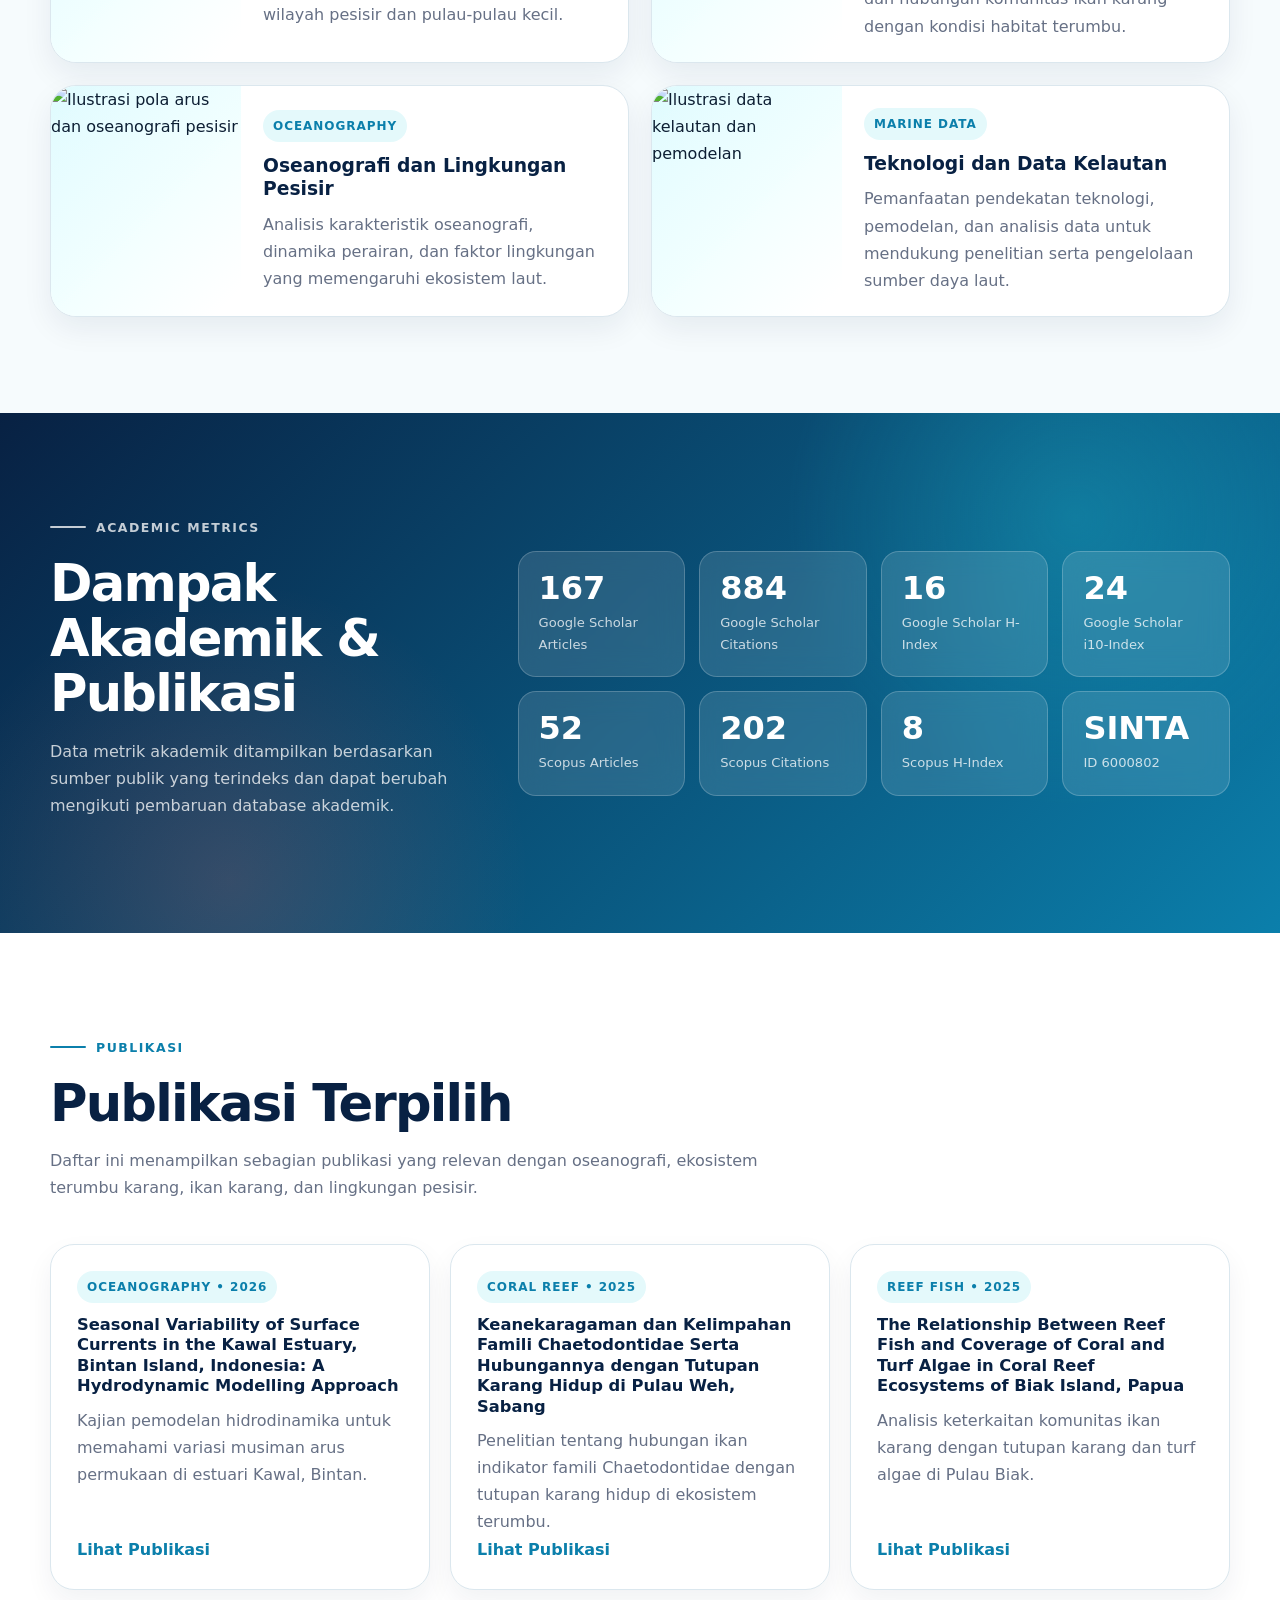
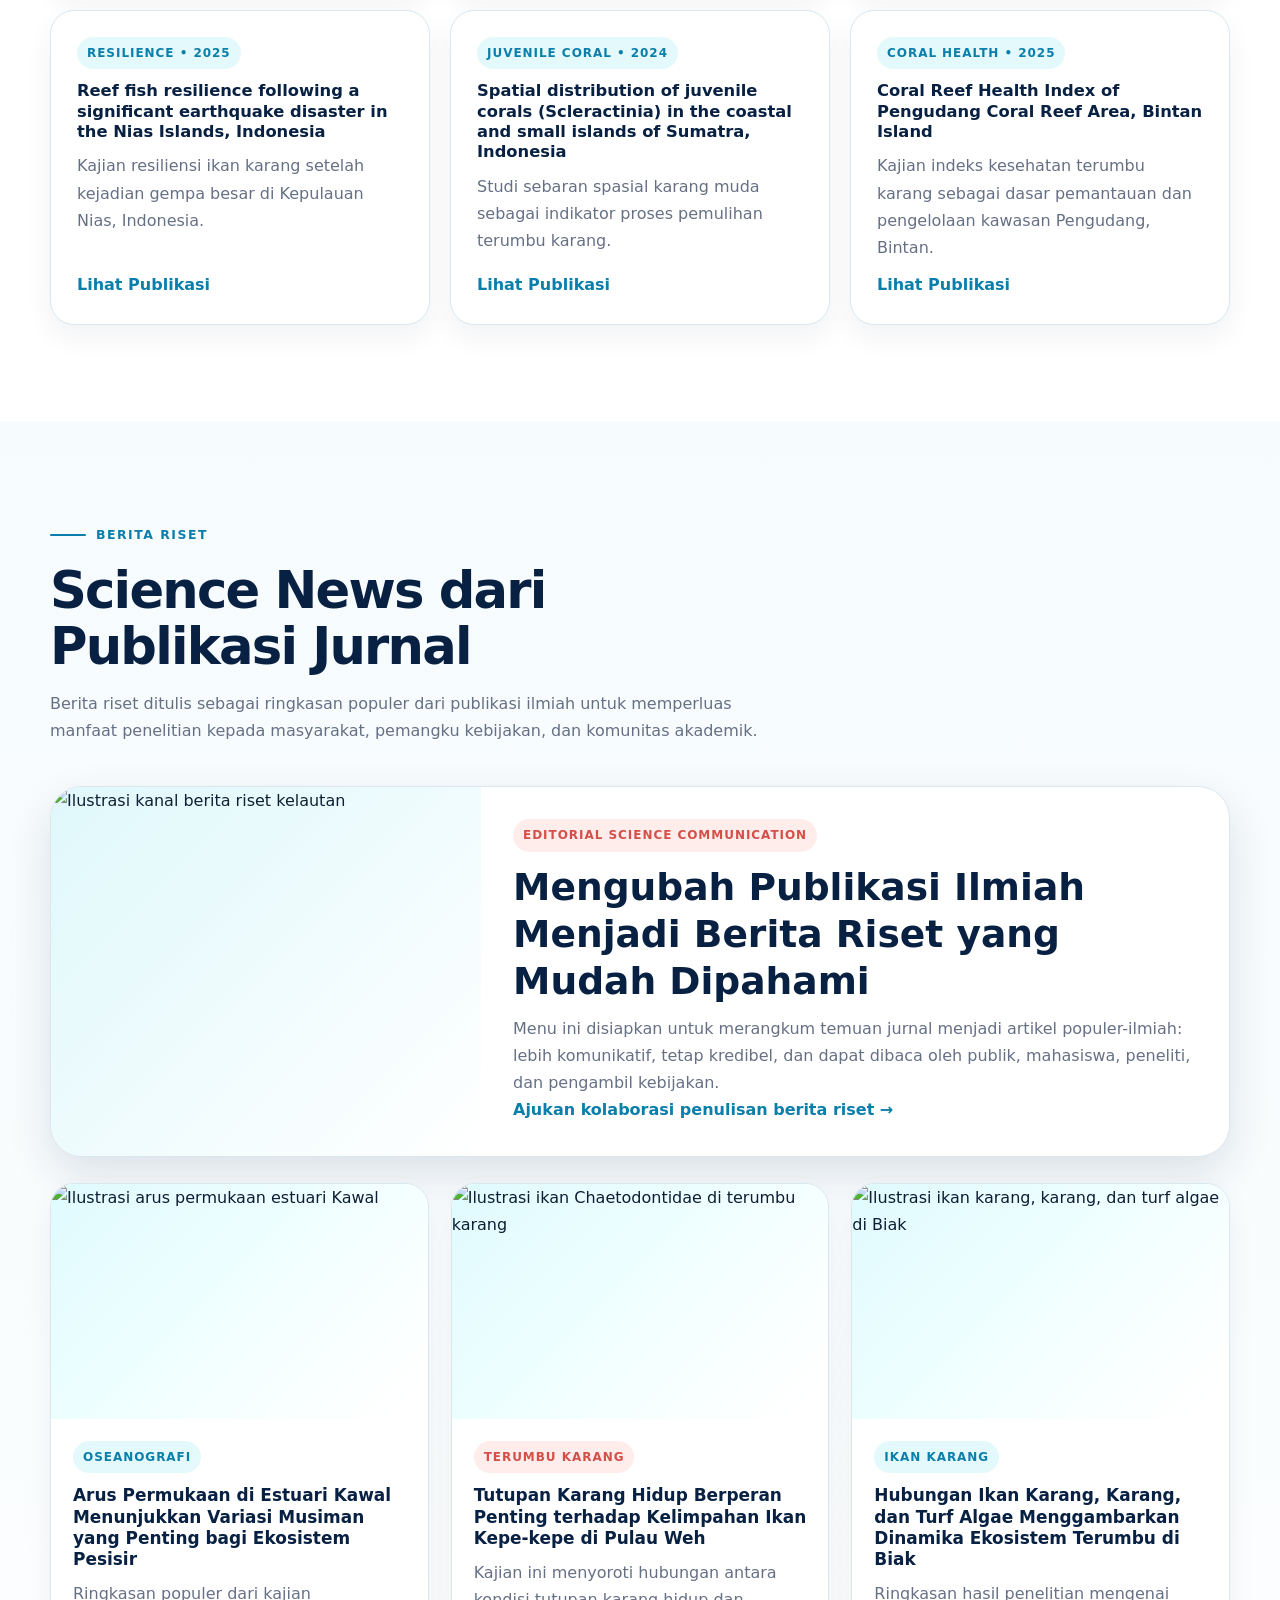
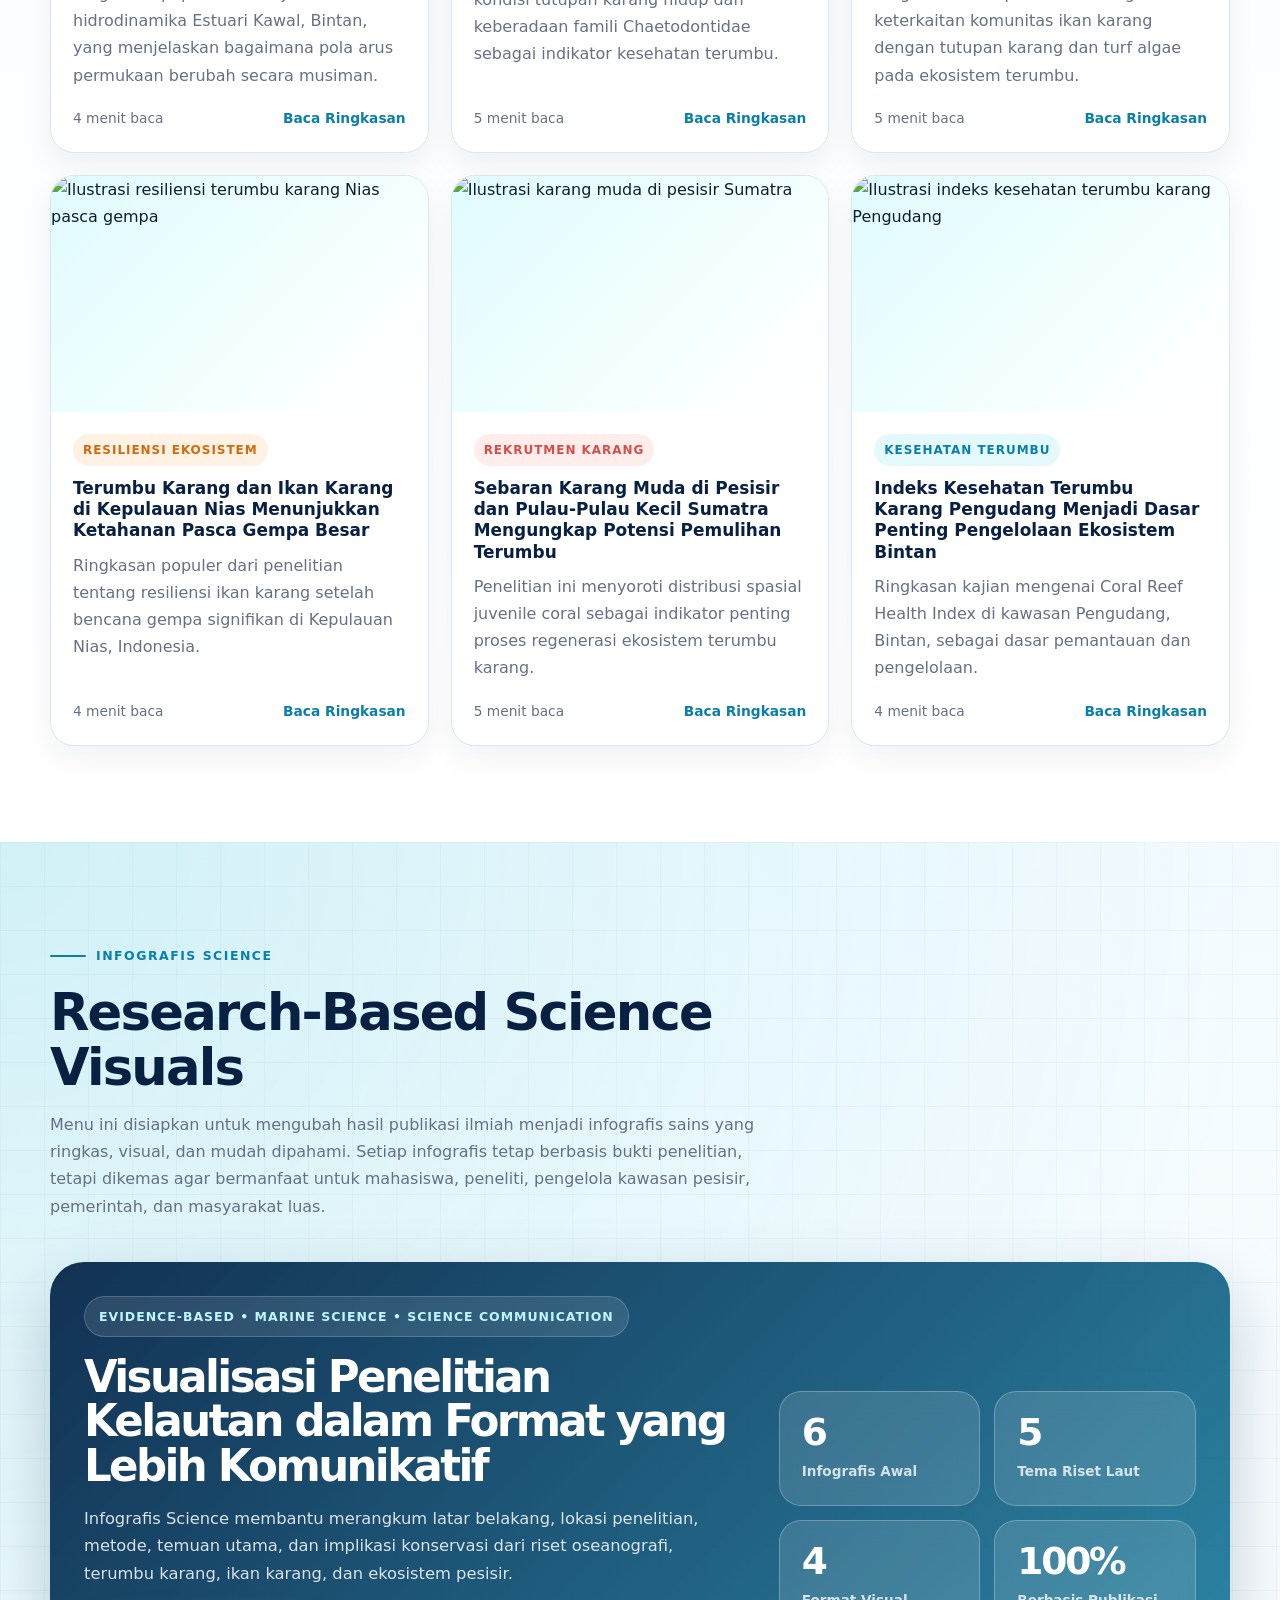
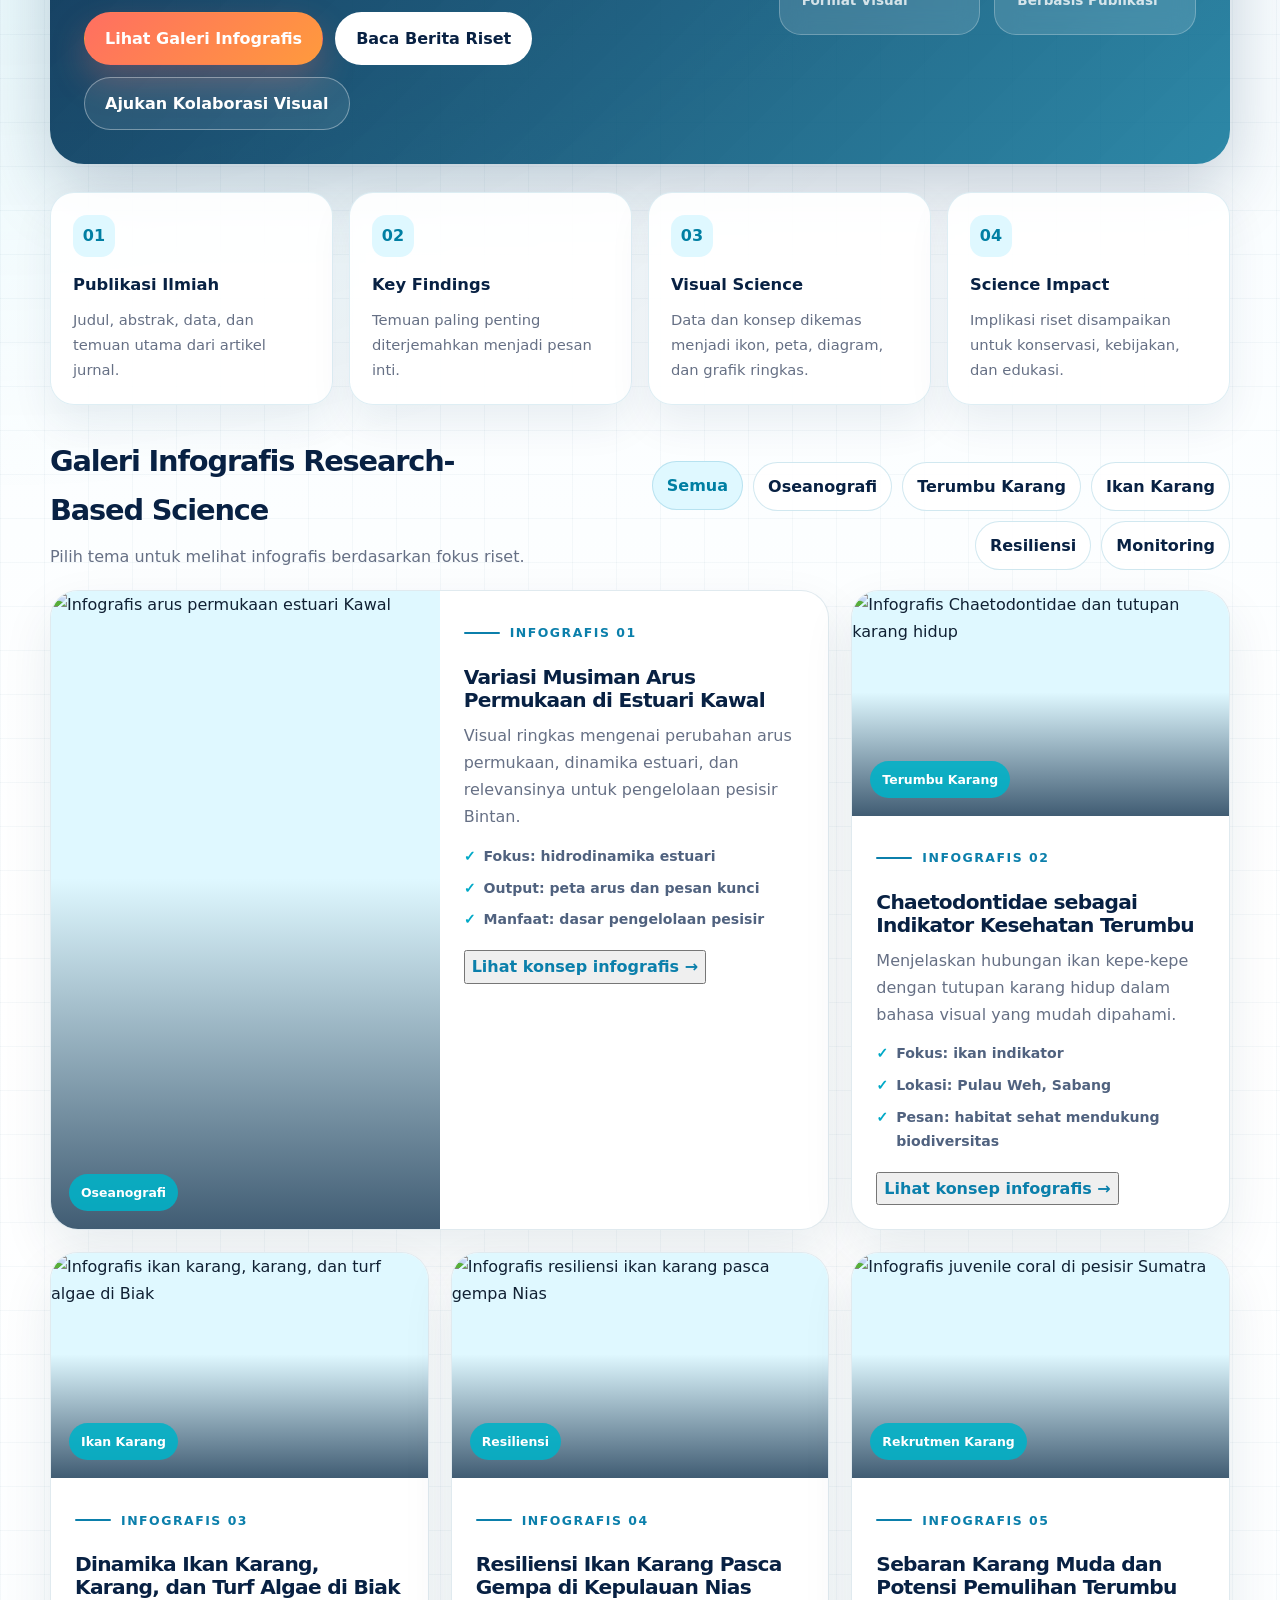
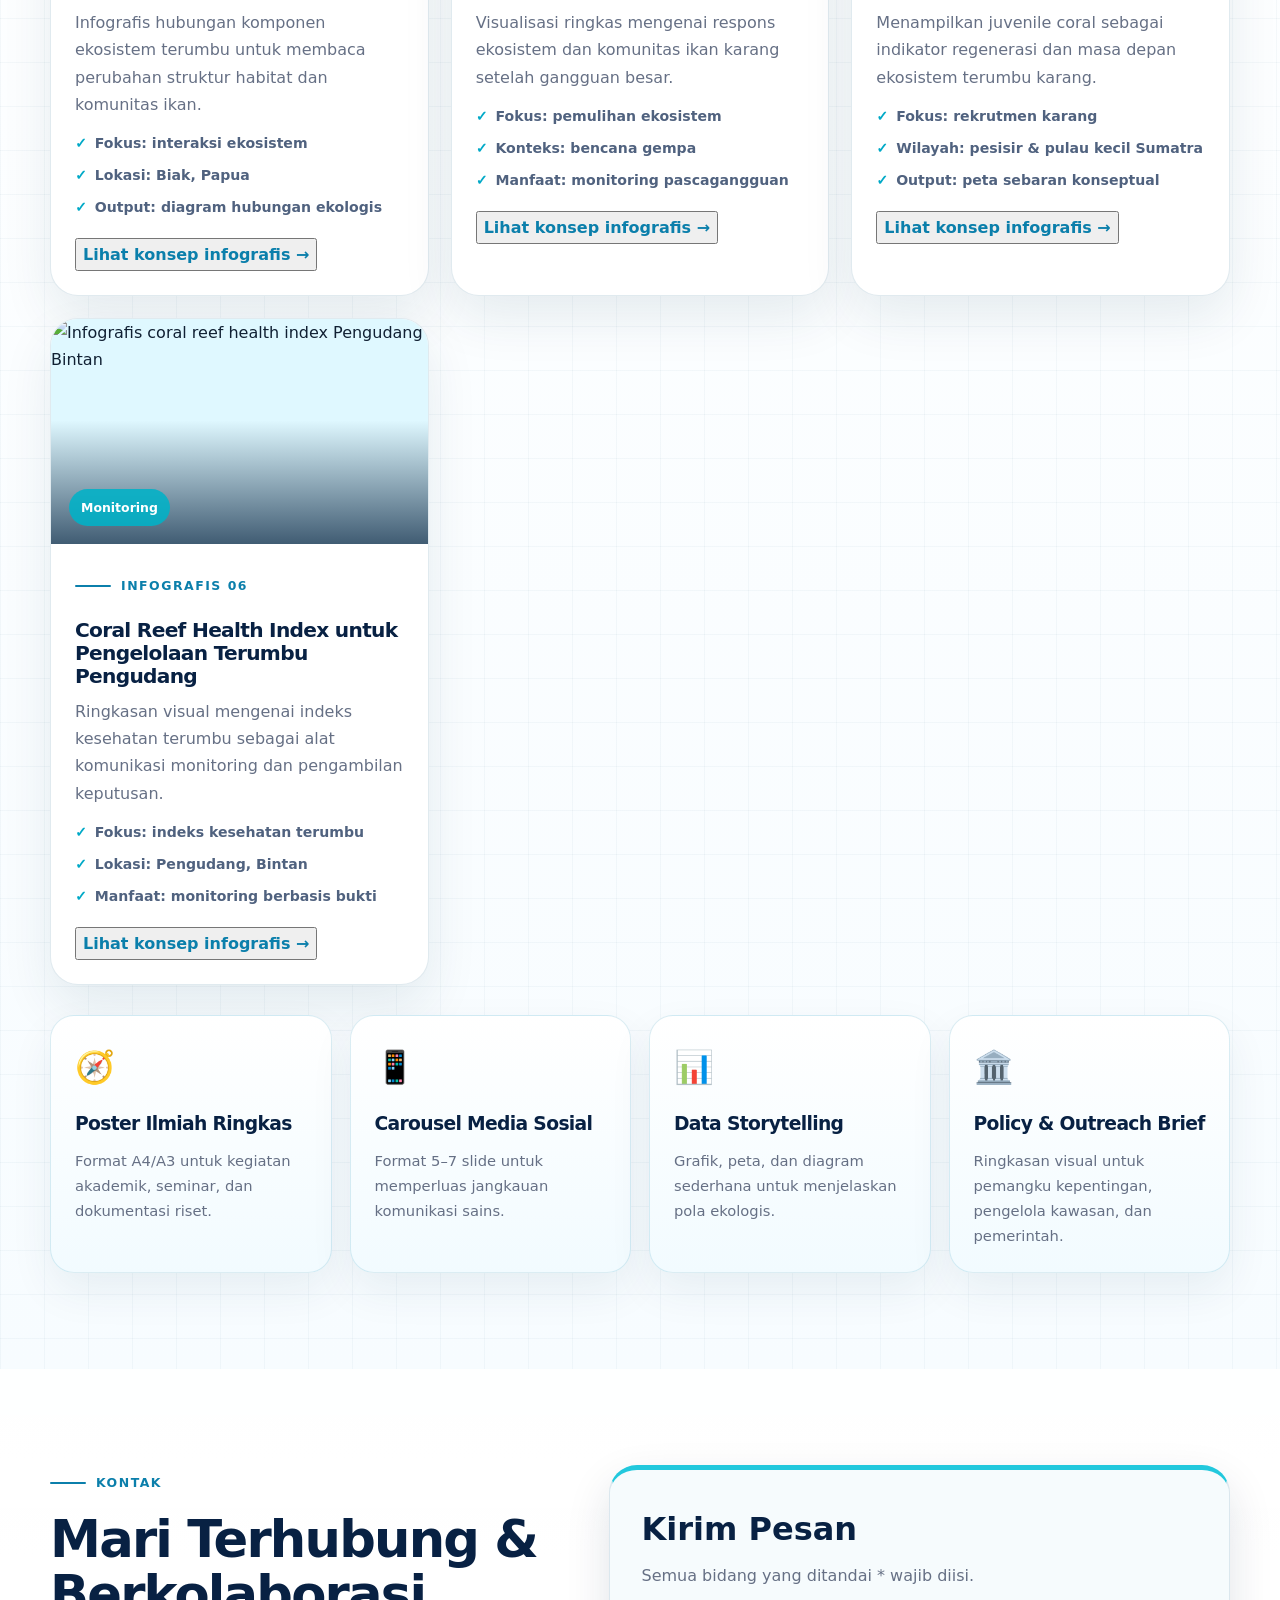
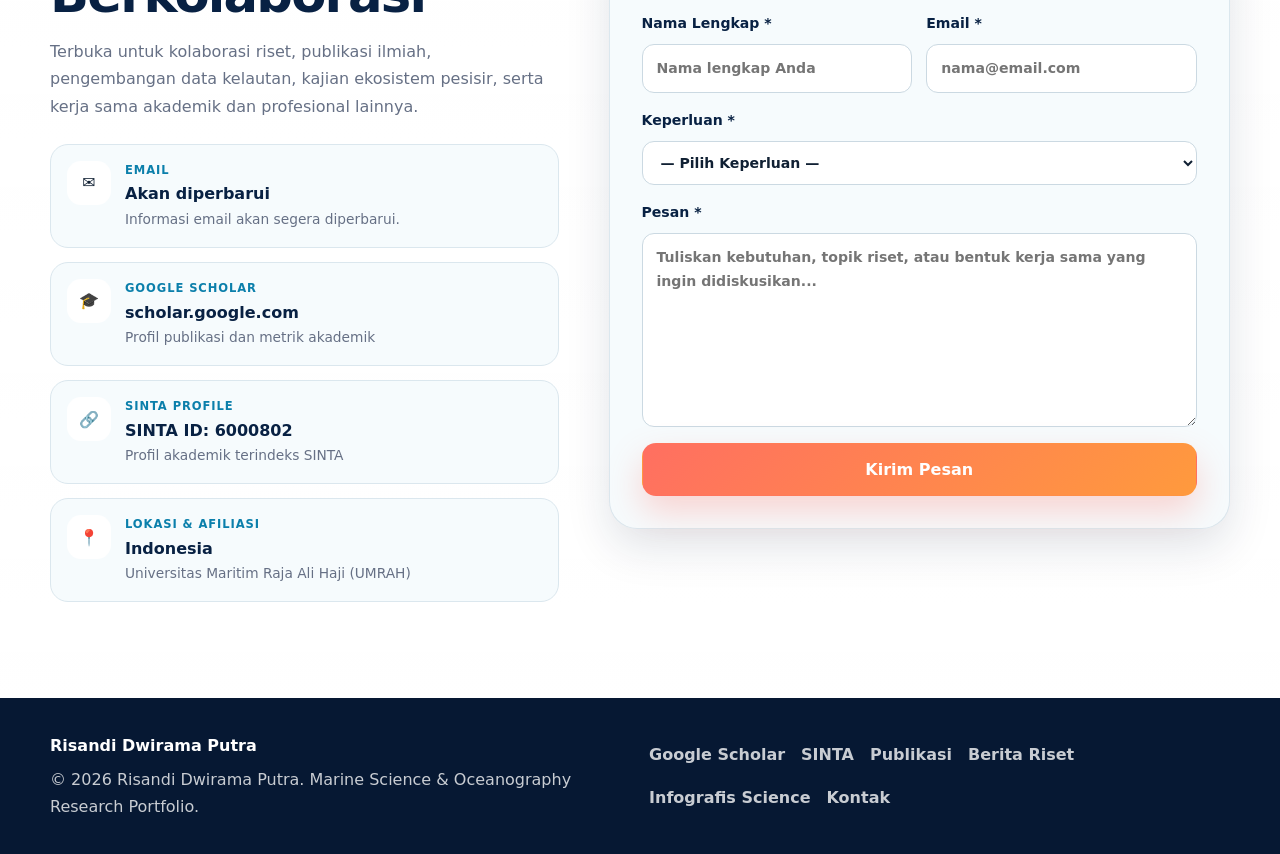
==== commit 2c023b5c: "Add files via upload" ====
--- a/index.html
+++ b/index.html
@@ -43,7 +43,7 @@
           <li><a href="#fokus-riset">Fokus Riset</a></li>
           <li><a href="#publikasi">Publikasi</a></li>
           <li><a href="#berita-riset">Berita Riset</a></li>
-          <li><a href="#portfolio-kinerja">Portofolio Kinerja</a></li>
+          <li><a href="#infografis-science">Infografis Science</a></li>
           <li><a href="#kontak">Kontak</a></li>
         </ul>
       </div>
@@ -245,165 +245,129 @@
     </section>
 
 
-    <section id="portfolio-kinerja" class="section portfolio-section portfolio-drive-section">
+
+    <section id="infografis-science" class="section science-infographic-section">
       <div class="container">
         <div class="section-heading reveal">
-          <p class="eyebrow dark">Portofolio Kinerja</p>
-          <h2>Arsip Kinerja Akademik & Bukti Portofolio Dosen</h2>
-          <p>Dashboard ini dirancang sebagai ruang arsip digital untuk merapikan bukti kinerja akademik dosen. Setiap bukti dapat dikelompokkan berdasarkan kategori Tri Dharma, tahun, jenis dokumen, status unggah, dan folder Google Drive tujuan.</p>
-        </div>
-
-        <div class="portfolio-hero-card drive-hero-card reveal">
-          <div class="portfolio-hero-copy drive-hero-copy">
-            <p class="eyebrow">Academic Evidence Vault</p>
-            <h3>Kelola Bukti Akademik Langsung ke Google Drive</h3>
-            <p>Bagian ini disiapkan agar dokumen portofolio dapat diunggah, dikategorikan, dan dirapikan otomatis ke folder Google Drive. Untuk keamanan, fitur unggah membutuhkan Google Apps Script Web App dan kode akses arsip.</p>
-            <div class="portfolio-actions">
-              <a class="btn btn-light" href="https://drive.google.com/drive/folders/1vip7Umt05FHs7W9imowff_joqUNXGAmI?hl=ID" target="_blank" rel="noopener">Buka Google Drive</a>
-              <button class="btn btn-outline" type="button" data-open-upload>Tambah Bukti Baru</button>
-              <button class="btn btn-outline" type="button" data-refresh-drive>Refresh Status</button>
-            </div>
-            <p class="drive-note">Folder tujuan utama: Google Drive Portofolio Kinerja. File sensitif tetap tersimpan privat di Drive dan tidak dibuka langsung untuk publik.</p>
-          </div>
-          <div class="portfolio-scoreboard drive-scoreboard" aria-label="Ringkasan status portofolio kinerja">
-            <div><strong id="evidence-total">42</strong><span>Checklist Bukti</span></div>
-            <div><strong id="evidence-uploaded">0</strong><span>Sudah Diunggah</span></div>
-            <div><strong id="evidence-pending">42</strong><span>Belum Lengkap</span></div>
-            <div><strong id="drive-status">Setup</strong><span>Status Integrasi Drive</span></div>
-          </div>
-        </div>
-
-        <div class="drive-setup-card reveal active-drive-card" id="drive-setup-card">
+          <p class="eyebrow dark">Infografis Science</p>
+          <h2>Research-Based Science Visuals</h2>
+          <p>Menu ini disiapkan untuk mengubah hasil publikasi ilmiah menjadi infografis sains yang ringkas, visual, dan mudah dipahami. Setiap infografis tetap berbasis bukti penelitian, tetapi dikemas agar bermanfaat untuk mahasiswa, peneliti, pengelola kawasan pesisir, pemerintah, dan masyarakat luas.</p>
+        </div>
+
+        <div class="science-hero-card reveal">
+          <div class="science-hero-copy">
+            <span class="science-badge">Evidence-based • Marine Science • Science Communication</span>
+            <h3>Visualisasi Penelitian Kelautan dalam Format yang Lebih Komunikatif</h3>
+            <p>Infografis Science membantu merangkum latar belakang, lokasi penelitian, metode, temuan utama, dan implikasi konservasi dari riset oseanografi, terumbu karang, ikan karang, dan ekosistem pesisir.</p>
+            <div class="science-actions">
+              <a class="btn btn-primary" href="#infographic-gallery">Lihat Galeri Infografis</a>
+              <a class="btn btn-light" href="#berita-riset">Baca Berita Riset</a>
+              <a class="btn btn-outline" href="#kontak">Ajukan Kolaborasi Visual</a>
+            </div>
+          </div>
+          <div class="science-stat-panel" aria-label="Ringkasan infografis science">
+            <div><strong>6</strong><span>Infografis Awal</span></div>
+            <div><strong>5</strong><span>Tema Riset Laut</span></div>
+            <div><strong>4</strong><span>Format Visual</span></div>
+            <div><strong>100%</strong><span>Berbasis Publikasi</span></div>
+          </div>
+        </div>
+
+        <div class="science-flow reveal" aria-label="Alur pengembangan infografis berbasis riset">
+          <div><span>01</span><strong>Publikasi Ilmiah</strong><p>Judul, abstrak, data, dan temuan utama dari artikel jurnal.</p></div>
+          <div><span>02</span><strong>Key Findings</strong><p>Temuan paling penting diterjemahkan menjadi pesan inti.</p></div>
+          <div><span>03</span><strong>Visual Science</strong><p>Data dan konsep dikemas menjadi ikon, peta, diagram, dan grafik ringkas.</p></div>
+          <div><span>04</span><strong>Science Impact</strong><p>Implikasi riset disampaikan untuk konservasi, kebijakan, dan edukasi.</p></div>
+        </div>
+
+        <div id="infographic-gallery" class="infographic-toolbar reveal">
           <div>
-            <span class="setup-badge">Google Drive Integration Aktif</span>
-            <h3>Upload otomatis ke Google Drive sudah disiapkan</h3>
-            <p>Gunakan tombol <strong>Tambah Bukti Baru</strong>, isi <strong>Kode Akses Arsip</strong>, pilih kategori, lalu upload dokumen. File akan dikirim ke Google Drive dan dirapikan berdasarkan kategori serta tahun melalui Google Apps Script.</p>
-          </div>
-          <div class="setup-actions">
-            <a class="btn btn-primary" href="https://drive.google.com/drive/folders/1vip7Umt05FHs7W9imowff_joqUNXGAmI?hl=ID" target="_blank" rel="noopener">Buka Folder Drive</a>
-            <button class="btn btn-soft" type="button" data-copy-folder-id>Copy Folder ID</button>
-          </div>
-        </div>
-
-        <div class="vault-tabs reveal" aria-label="Kategori portofolio kinerja">
-          <button class="vault-tab active" type="button" data-category="all"><span>🌊</span> Semua Bukti</button>
-          <button class="vault-tab" type="button" data-category="pendidikan"><span>🎓</span> Pendidikan & Pengajaran</button>
-          <button class="vault-tab" type="button" data-category="penelitian"><span>🔬</span> Penelitian & Publikasi</button>
-          <button class="vault-tab" type="button" data-category="pengabdian"><span>🤝</span> Pengabdian</button>
-          <button class="vault-tab" type="button" data-category="penunjang"><span>📌</span> Penunjang</button>
-          <button class="vault-tab" type="button" data-category="rekognisi"><span>🏅</span> Rekognisi</button>
-          <button class="vault-tab" type="button" data-category="hki"><span>📚</span> HKI & Luaran</button>
-          <button class="vault-tab" type="button" data-category="pendukung"><span>🗂️</span> Dokumen Pendukung</button>
-        </div>
-
-        <div class="portfolio-workspace">
-          <aside class="upload-panel reveal" id="upload-panel" aria-label="Form upload bukti portofolio">
-            <div class="panel-head">
-              <span class="panel-icon">⬆️</span>
-              <div>
-                <h3>Tambah / Upload Bukti</h3>
-                <p>Pilih kategori, isi metadata, lalu unggah dokumen. Folder kategori dan tahun akan dibuat otomatis di Google Drive.</p>
-              </div>
-            </div>
-
-            <form id="drive-upload-form" class="drive-upload-form">
-              <label>Kode Akses Arsip *
-                <input type="password" name="accessCode" placeholder="Masukkan kode akses upload" required />
-              </label>
-              <label>Kategori Bukti *
-                <select name="category" required>
-                  <option value="pendidikan">Pendidikan & Pengajaran</option>
-                  <option value="penelitian">Penelitian & Publikasi</option>
-                  <option value="pengabdian">Pengabdian kepada Masyarakat</option>
-                  <option value="penunjang">Penunjang Akademik</option>
-                  <option value="rekognisi">Rekognisi & Prestasi</option>
-                  <option value="hki">HKI, Buku & Luaran Tambahan</option>
-                  <option value="pendukung">Dokumen Pendukung</option>
-                </select>
-              </label>
-              <label>Nama Dokumen / Kegiatan *
-                <input type="text" name="documentTitle" placeholder="Contoh: SK Mengajar Semester Genap" required />
-              </label>
-              <div class="form-row compact-row">
-                <label>Tahun *
-                  <input type="number" name="year" min="2000" max="2100" value="2026" required />
-                </label>
-                <label>Status Bukti *
-                  <select name="documentStatus" required>
-                    <option value="Tersedia">Tersedia</option>
-                    <option value="Perlu Verifikasi">Perlu Verifikasi</option>
-                    <option value="Draft">Draft</option>
-                  </select>
-                </label>
-              </div>
-              <label>Peran / Keterangan
-                <input type="text" name="role" placeholder="Contoh: Dosen pengampu / Ketua peneliti / Narasumber" />
-              </label>
-              <label>Luaran / Bukti
-                <input type="text" name="output" placeholder="Contoh: SK, sertifikat, laporan, artikel, DOI, HKI" />
-              </label>
-              <label>File Dokumen *
-                <input type="file" name="evidenceFile" accept=".pdf,.doc,.docx,.xls,.xlsx,.ppt,.pptx,.jpg,.jpeg,.png,.zip" required />
-              </label>
-              <input type="hidden" name="itemKey" value="" />
-              <button class="btn btn-primary full-width" type="submit">Upload ke Google Drive</button>
-              <p class="upload-message" id="upload-message">Dokumen akan masuk ke folder kategori dan subfolder tahun secara otomatis setelah integrasi Apps Script aktif.</p>
-            </form>
-          </aside>
-
-          <div class="vault-dashboard reveal">
-            <div class="dashboard-toolbar">
-              <div>
-                <h3>Checklist Bukti Portofolio</h3>
-                <p>Gunakan tabel ini untuk memantau status dokumen: <strong>✓ Sudah diupload</strong> atau <strong>Belum diupload</strong>.</p>
-              </div>
-              <div class="toolbar-actions">
-                <input id="evidence-search" type="search" placeholder="Cari dokumen..." />
-                <select id="evidence-year-filter" aria-label="Filter tahun">
-                  <option value="all">Semua Tahun</option>
-                  <option value="2026">2026</option>
-                  <option value="2025">2025</option>
-                  <option value="2024">2024</option>
-                  <option value="2023">2023</option>
-                </select>
-              </div>
-            </div>
-
-            <div class="vault-table-wrap">
-              <table class="vault-table">
-                <thead>
-                  <tr>
-                    <th>Kategori</th>
-                    <th>Nama Dokumen</th>
-                    <th>Tahun</th>
-                    <th>Status</th>
-                    <th>Aksi</th>
-                  </tr>
-                </thead>
-                <tbody id="evidence-table-body">
-                  <tr><td colspan="5">Memuat checklist portofolio...</td></tr>
-                </tbody>
-              </table>
-            </div>
-          </div>
-        </div>
-
-        <div class="folder-map reveal">
-          <div>
-            <p class="eyebrow dark">Struktur Folder Otomatis</p>
-            <h3>Folder Google Drive akan dirapikan berdasarkan kategori dan tahun</h3>
-            <p>Contoh struktur: <strong>01 Pendidikan dan Pengajaran / 2026 / SK Mengajar Semester Genap.pdf</strong>. Sistem ini membuat arsip lebih siap untuk kebutuhan BKD, SISTER, SINTA, dan portofolio kenaikan jabatan.</p>
-          </div>
-          <div class="folder-tree" aria-label="Struktur folder portofolio akademik">
-            <span>📁 Portofolio Kinerja Dosen</span>
-            <span>├── 01 Pendidikan dan Pengajaran</span>
-            <span>├── 02 Penelitian dan Publikasi</span>
-            <span>├── 03 Pengabdian kepada Masyarakat</span>
-            <span>├── 04 Penunjang Akademik</span>
-            <span>├── 05 Rekognisi dan Prestasi</span>
-            <span>├── 06 HKI Buku dan Luaran Tambahan</span>
-            <span>└── 07 Dokumen Pendukung</span>
-          </div>
+            <h3>Galeri Infografis Research-Based Science</h3>
+            <p>Pilih tema untuk melihat infografis berdasarkan fokus riset.</p>
+          </div>
+          <div class="science-filter-bar" aria-label="Filter kategori infografis">
+            <button class="science-filter active" type="button" data-science-filter="all">Semua</button>
+            <button class="science-filter" type="button" data-science-filter="oseanografi">Oseanografi</button>
+            <button class="science-filter" type="button" data-science-filter="karang">Terumbu Karang</button>
+            <button class="science-filter" type="button" data-science-filter="ikan">Ikan Karang</button>
+            <button class="science-filter" type="button" data-science-filter="resiliensi">Resiliensi</button>
+            <button class="science-filter" type="button" data-science-filter="monitoring">Monitoring</button>
+          </div>
+        </div>
+
+        <div class="infographic-grid">
+          <article class="infographic-card reveal featured" data-science-category="oseanografi" data-infographic="0">
+            <div class="infographic-thumb"><img src="https://images.unsplash.com/photo-1500530855697-b586d89ba3ee?auto=format&fit=crop&w=1200&q=80" alt="Infografis arus permukaan estuari Kawal"><span>Oseanografi</span></div>
+            <div class="infographic-content">
+              <p class="eyebrow dark">Infografis 01</p>
+              <h3>Variasi Musiman Arus Permukaan di Estuari Kawal</h3>
+              <p>Visual ringkas mengenai perubahan arus permukaan, dinamika estuari, dan relevansinya untuk pengelolaan pesisir Bintan.</p>
+              <ul class="finding-list"><li>Fokus: hidrodinamika estuari</li><li>Output: peta arus dan pesan kunci</li><li>Manfaat: dasar pengelolaan pesisir</li></ul>
+              <button class="text-link" type="button">Lihat konsep infografis →</button>
+            </div>
+          </article>
+
+          <article class="infographic-card reveal" data-science-category="karang ikan monitoring" data-infographic="1">
+            <div class="infographic-thumb"><img src="https://images.unsplash.com/photo-1546026423-cc4642628d2b?auto=format&fit=crop&w=1200&q=80" alt="Infografis Chaetodontidae dan tutupan karang hidup"><span>Terumbu Karang</span></div>
+            <div class="infographic-content">
+              <p class="eyebrow dark">Infografis 02</p>
+              <h3>Chaetodontidae sebagai Indikator Kesehatan Terumbu</h3>
+              <p>Menjelaskan hubungan ikan kepe-kepe dengan tutupan karang hidup dalam bahasa visual yang mudah dipahami.</p>
+              <ul class="finding-list"><li>Fokus: ikan indikator</li><li>Lokasi: Pulau Weh, Sabang</li><li>Pesan: habitat sehat mendukung biodiversitas</li></ul>
+              <button class="text-link" type="button">Lihat konsep infografis →</button>
+            </div>
+          </article>
+
+          <article class="infographic-card reveal" data-science-category="karang ikan" data-infographic="2">
+            <div class="infographic-thumb"><img src="https://images.unsplash.com/photo-1518837695005-2083093ee35b?auto=format&fit=crop&w=1200&q=80" alt="Infografis ikan karang, karang, dan turf algae di Biak"><span>Ikan Karang</span></div>
+            <div class="infographic-content">
+              <p class="eyebrow dark">Infografis 03</p>
+              <h3>Dinamika Ikan Karang, Karang, dan Turf Algae di Biak</h3>
+              <p>Infografis hubungan komponen ekosistem terumbu untuk membaca perubahan struktur habitat dan komunitas ikan.</p>
+              <ul class="finding-list"><li>Fokus: interaksi ekosistem</li><li>Lokasi: Biak, Papua</li><li>Output: diagram hubungan ekologis</li></ul>
+              <button class="text-link" type="button">Lihat konsep infografis →</button>
+            </div>
+          </article>
+
+          <article class="infographic-card reveal" data-science-category="karang ikan resiliensi" data-infographic="3">
+            <div class="infographic-thumb"><img src="https://images.unsplash.com/photo-1507525428034-b723cf961d3e?auto=format&fit=crop&w=1200&q=80" alt="Infografis resiliensi ikan karang pasca gempa Nias"><span>Resiliensi</span></div>
+            <div class="infographic-content">
+              <p class="eyebrow dark">Infografis 04</p>
+              <h3>Resiliensi Ikan Karang Pasca Gempa di Kepulauan Nias</h3>
+              <p>Visualisasi ringkas mengenai respons ekosistem dan komunitas ikan karang setelah gangguan besar.</p>
+              <ul class="finding-list"><li>Fokus: pemulihan ekosistem</li><li>Konteks: bencana gempa</li><li>Manfaat: monitoring pascagangguan</li></ul>
+              <button class="text-link" type="button">Lihat konsep infografis →</button>
+            </div>
+          </article>
+
+          <article class="infographic-card reveal" data-science-category="karang monitoring" data-infographic="4">
+            <div class="infographic-thumb"><img src="https://images.unsplash.com/photo-1559827260-dc66d52bef19?auto=format&fit=crop&w=1200&q=80" alt="Infografis juvenile coral di pesisir Sumatra"><span>Rekrutmen Karang</span></div>
+            <div class="infographic-content">
+              <p class="eyebrow dark">Infografis 05</p>
+              <h3>Sebaran Karang Muda dan Potensi Pemulihan Terumbu</h3>
+              <p>Menampilkan juvenile coral sebagai indikator regenerasi dan masa depan ekosistem terumbu karang.</p>
+              <ul class="finding-list"><li>Fokus: rekrutmen karang</li><li>Wilayah: pesisir & pulau kecil Sumatra</li><li>Output: peta sebaran konseptual</li></ul>
+              <button class="text-link" type="button">Lihat konsep infografis →</button>
+            </div>
+          </article>
+
+          <article class="infographic-card reveal" data-science-category="karang monitoring" data-infographic="5">
+            <div class="infographic-thumb"><img src="https://images.unsplash.com/photo-1605460375648-278bcbd579a6?auto=format&fit=crop&w=1200&q=80" alt="Infografis coral reef health index Pengudang Bintan"><span>Monitoring</span></div>
+            <div class="infographic-content">
+              <p class="eyebrow dark">Infografis 06</p>
+              <h3>Coral Reef Health Index untuk Pengelolaan Terumbu Pengudang</h3>
+              <p>Ringkasan visual mengenai indeks kesehatan terumbu sebagai alat komunikasi monitoring dan pengambilan keputusan.</p>
+              <ul class="finding-list"><li>Fokus: indeks kesehatan terumbu</li><li>Lokasi: Pengudang, Bintan</li><li>Manfaat: monitoring berbasis bukti</li></ul>
+              <button class="text-link" type="button">Lihat konsep infografis →</button>
+            </div>
+          </article>
+        </div>
+
+        <div class="science-format-grid reveal">
+          <div class="format-card"><span>🧭</span><h3>Poster Ilmiah Ringkas</h3><p>Format A4/A3 untuk kegiatan akademik, seminar, dan dokumentasi riset.</p></div>
+          <div class="format-card"><span>📱</span><h3>Carousel Media Sosial</h3><p>Format 5–7 slide untuk memperluas jangkauan komunikasi sains.</p></div>
+          <div class="format-card"><span>📊</span><h3>Data Storytelling</h3><p>Grafik, peta, dan diagram sederhana untuk menjelaskan pola ekologis.</p></div>
+          <div class="format-card"><span>🏛️</span><h3>Policy & Outreach Brief</h3><p>Ringkasan visual untuk pemangku kepentingan, pengelola kawasan, dan pemerintah.</p></div>
         </div>
       </div>
     </section>
@@ -438,7 +402,7 @@
               <option>Konsultasi Data Kelautan</option>
               <option>Undangan Akademik</option>
               <option>Berita Riset</option>
-              <option>Portofolio Kinerja</option>
+              <option>Infografis Science</option>
               <option>Lainnya</option>
             </select>
           </label>
@@ -460,7 +424,7 @@
         <a href="https://sinta.kemdiktisaintek.go.id/authors/profile/6000802" target="_blank" rel="noopener">SINTA</a>
         <a href="#publikasi">Publikasi</a>
         <a href="#berita-riset">Berita Riset</a>
-        <a href="#portfolio-kinerja">Portofolio Kinerja</a>
+        <a href="#infografis-science">Infografis Science</a>
         <a href="#kontak">Kontak</a>
       </div>
     </div>
--- a/styles.css
+++ b/styles.css
@@ -699,3 +699,217 @@
   .folder-map,
   .drive-setup-card { padding: 20px; border-radius: 22px; }
 }
+
+
+/* ===== V9 Infografis Science Section ===== */
+.science-infographic-section {
+  background:
+    radial-gradient(circle at top left, rgba(0, 179, 199, 0.14), transparent 32%),
+    linear-gradient(180deg, #f3fbff 0%, #ffffff 46%, #f7fcff 100%);
+  position: relative;
+  overflow: hidden;
+}
+
+.science-infographic-section::before {
+  content: "";
+  position: absolute;
+  inset: 0;
+  background-image: linear-gradient(rgba(0, 77, 112, 0.035) 1px, transparent 1px), linear-gradient(90deg, rgba(0, 77, 112, 0.035) 1px, transparent 1px);
+  background-size: 44px 44px;
+  pointer-events: none;
+}
+
+.science-infographic-section .container { position: relative; z-index: 1; }
+
+.science-hero-card {
+  display: grid;
+  grid-template-columns: 1.35fr 0.85fr;
+  gap: 32px;
+  align-items: stretch;
+  padding: 34px;
+  border-radius: 34px;
+  background:
+    linear-gradient(135deg, rgba(5, 37, 72, 0.94), rgba(0, 110, 148, 0.82)),
+    url("https://images.unsplash.com/photo-1544551763-46a013bb70d5?auto=format&fit=crop&w=1600&q=80") center/cover;
+  color: #fff;
+  box-shadow: 0 28px 70px rgba(8, 41, 78, 0.22);
+  margin-bottom: 28px;
+}
+
+.science-badge {
+  display: inline-flex;
+  width: fit-content;
+  padding: 9px 14px;
+  border-radius: 999px;
+  color: #bdf7ff;
+  background: rgba(255,255,255,0.11);
+  border: 1px solid rgba(255,255,255,0.18);
+  font-size: 0.78rem;
+  font-weight: 800;
+  letter-spacing: 0.08em;
+  text-transform: uppercase;
+}
+
+.science-hero-copy h3 {
+  margin: 18px 0 12px;
+  font-size: clamp(2rem, 3.4vw, 3.7rem);
+  line-height: 1.02;
+  letter-spacing: -0.06em;
+  max-width: 900px;
+}
+
+.science-hero-copy p { color: rgba(255,255,255,0.84); max-width: 760px; font-size: 1.02rem; }
+
+.science-actions { display: flex; flex-wrap: wrap; gap: 12px; margin-top: 24px; }
+
+.science-stat-panel {
+  display: grid;
+  grid-template-columns: repeat(2, 1fr);
+  gap: 14px;
+  align-content: center;
+}
+
+.science-stat-panel div {
+  border: 1px solid rgba(255,255,255,0.25);
+  border-radius: 22px;
+  padding: 22px;
+  background: rgba(255,255,255,0.13);
+  backdrop-filter: blur(12px);
+}
+
+.science-stat-panel strong { display: block; font-size: 2.35rem; line-height: 1; letter-spacing: -0.06em; }
+.science-stat-panel span { display: block; margin-top: 8px; color: rgba(255,255,255,0.78); font-weight: 700; font-size: 0.85rem; }
+
+.science-flow {
+  display: grid;
+  grid-template-columns: repeat(4, 1fr);
+  gap: 16px;
+  margin: 26px 0 32px;
+}
+
+.science-flow div {
+  background: rgba(255,255,255,0.92);
+  border: 1px solid rgba(0, 126, 170, 0.13);
+  box-shadow: 0 18px 42px rgba(4, 56, 89, 0.08);
+  border-radius: 24px;
+  padding: 22px;
+}
+
+.science-flow span {
+  display: inline-flex;
+  width: 42px;
+  height: 42px;
+  align-items: center;
+  justify-content: center;
+  border-radius: 14px;
+  color: #007fa3;
+  background: #dff8ff;
+  font-weight: 900;
+  margin-bottom: 14px;
+}
+
+.science-flow strong { display: block; font-size: 1.02rem; color: var(--navy); }
+.science-flow p { margin: 8px 0 0; color: var(--muted); font-size: 0.92rem; }
+
+.infographic-toolbar {
+  display: flex;
+  justify-content: space-between;
+  gap: 24px;
+  align-items: flex-end;
+  margin: 18px 0 20px;
+}
+
+.infographic-toolbar h3 { margin: 0 0 8px; font-size: 1.8rem; color: var(--navy); letter-spacing: -0.04em; }
+.infographic-toolbar p { margin: 0; color: var(--muted); }
+
+.science-filter-bar { display: flex; gap: 10px; flex-wrap: wrap; justify-content: flex-end; }
+.science-filter {
+  border: 1px solid rgba(0, 126, 170, 0.18);
+  background: rgba(255,255,255,0.86);
+  color: var(--navy);
+  border-radius: 999px;
+  padding: 10px 14px;
+  font-weight: 850;
+  cursor: pointer;
+  transition: 0.22s ease;
+}
+.science-filter:hover, .science-filter.active { background: #dff8ff; color: #007fa3; transform: translateY(-1px); }
+
+.infographic-grid {
+  display: grid;
+  grid-template-columns: repeat(3, 1fr);
+  gap: 22px;
+}
+
+.infographic-card {
+  overflow: hidden;
+  background: #fff;
+  border: 1px solid rgba(0, 83, 122, 0.12);
+  border-radius: 28px;
+  box-shadow: 0 22px 52px rgba(6, 50, 83, 0.09);
+  cursor: pointer;
+  transition: transform 0.25s ease, box-shadow 0.25s ease;
+}
+.infographic-card:hover { transform: translateY(-6px); box-shadow: 0 30px 66px rgba(6, 50, 83, 0.15); }
+.infographic-card.featured { grid-column: span 2; display: grid; grid-template-columns: 1fr 1fr; }
+
+.infographic-thumb { position: relative; min-height: 225px; background: #dff8ff; }
+.infographic-card.featured .infographic-thumb { min-height: 100%; }
+.infographic-thumb img { width: 100%; height: 100%; min-height: 225px; object-fit: cover; display: block; }
+.infographic-thumb::after {
+  content: "";
+  position: absolute;
+  inset: 0;
+  background: linear-gradient(180deg, transparent 45%, rgba(3, 32, 61, 0.72));
+}
+.infographic-thumb span {
+  position: absolute;
+  left: 18px;
+  bottom: 18px;
+  z-index: 1;
+  color: #fff;
+  background: rgba(0, 178, 200, 0.88);
+  border-radius: 999px;
+  padding: 8px 12px;
+  font-weight: 900;
+  font-size: 0.78rem;
+}
+
+.infographic-content { padding: 24px; }
+.infographic-content h3 { margin: 8px 0 10px; color: var(--navy); font-size: 1.26rem; line-height: 1.15; letter-spacing: -0.035em; }
+.infographic-content p { color: var(--muted); margin: 0 0 14px; }
+.finding-list { padding: 0; margin: 0 0 18px; list-style: none; display: grid; gap: 8px; }
+.finding-list li { color: #50627f; font-weight: 700; font-size: 0.88rem; display: flex; gap: 8px; }
+.finding-list li::before { content: "✓"; color: #00a9c7; font-weight: 950; }
+
+.science-format-grid {
+  display: grid;
+  grid-template-columns: repeat(4, 1fr);
+  gap: 18px;
+  margin-top: 30px;
+}
+.format-card {
+  background: linear-gradient(180deg, #ffffff, #f2fbff);
+  border: 1px solid rgba(0, 126, 170, 0.14);
+  border-radius: 24px;
+  padding: 24px;
+  box-shadow: 0 18px 44px rgba(6, 50, 83, 0.07);
+}
+.format-card span { font-size: 2rem; }
+.format-card h3 { color: var(--navy); margin: 14px 0 8px; letter-spacing: -0.035em; }
+.format-card p { color: var(--muted); margin: 0; font-size: 0.92rem; }
+
+@media (max-width: 980px) {
+  .science-hero-card, .infographic-card.featured { grid-template-columns: 1fr; }
+  .science-flow, .science-format-grid, .infographic-grid { grid-template-columns: repeat(2, 1fr); }
+  .infographic-card.featured { grid-column: span 1; }
+  .infographic-toolbar { flex-direction: column; align-items: flex-start; }
+  .science-filter-bar { justify-content: flex-start; }
+}
+
+@media (max-width: 640px) {
+  .science-hero-card { padding: 24px; border-radius: 26px; }
+  .science-stat-panel, .science-flow, .science-format-grid, .infographic-grid { grid-template-columns: 1fr; }
+  .science-actions { flex-direction: column; }
+  .science-actions .btn { width: 100%; justify-content: center; }
+}
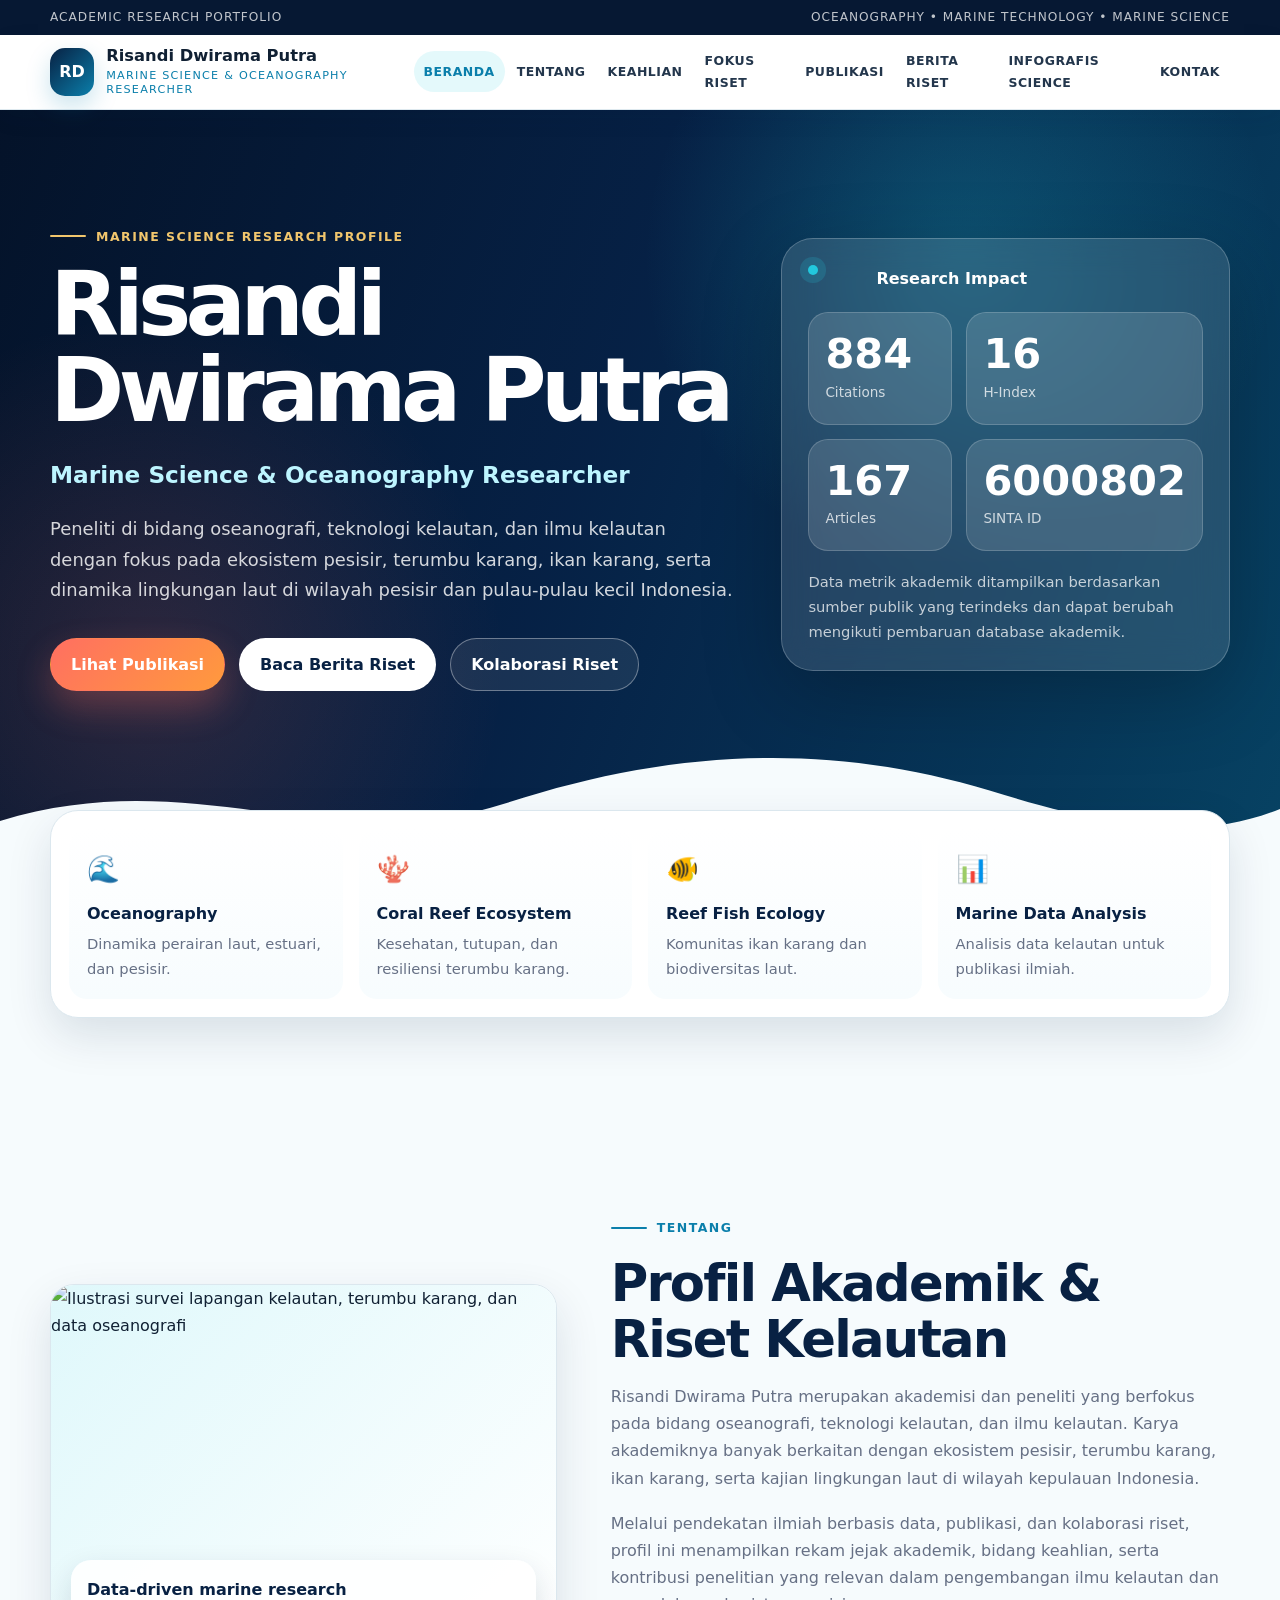
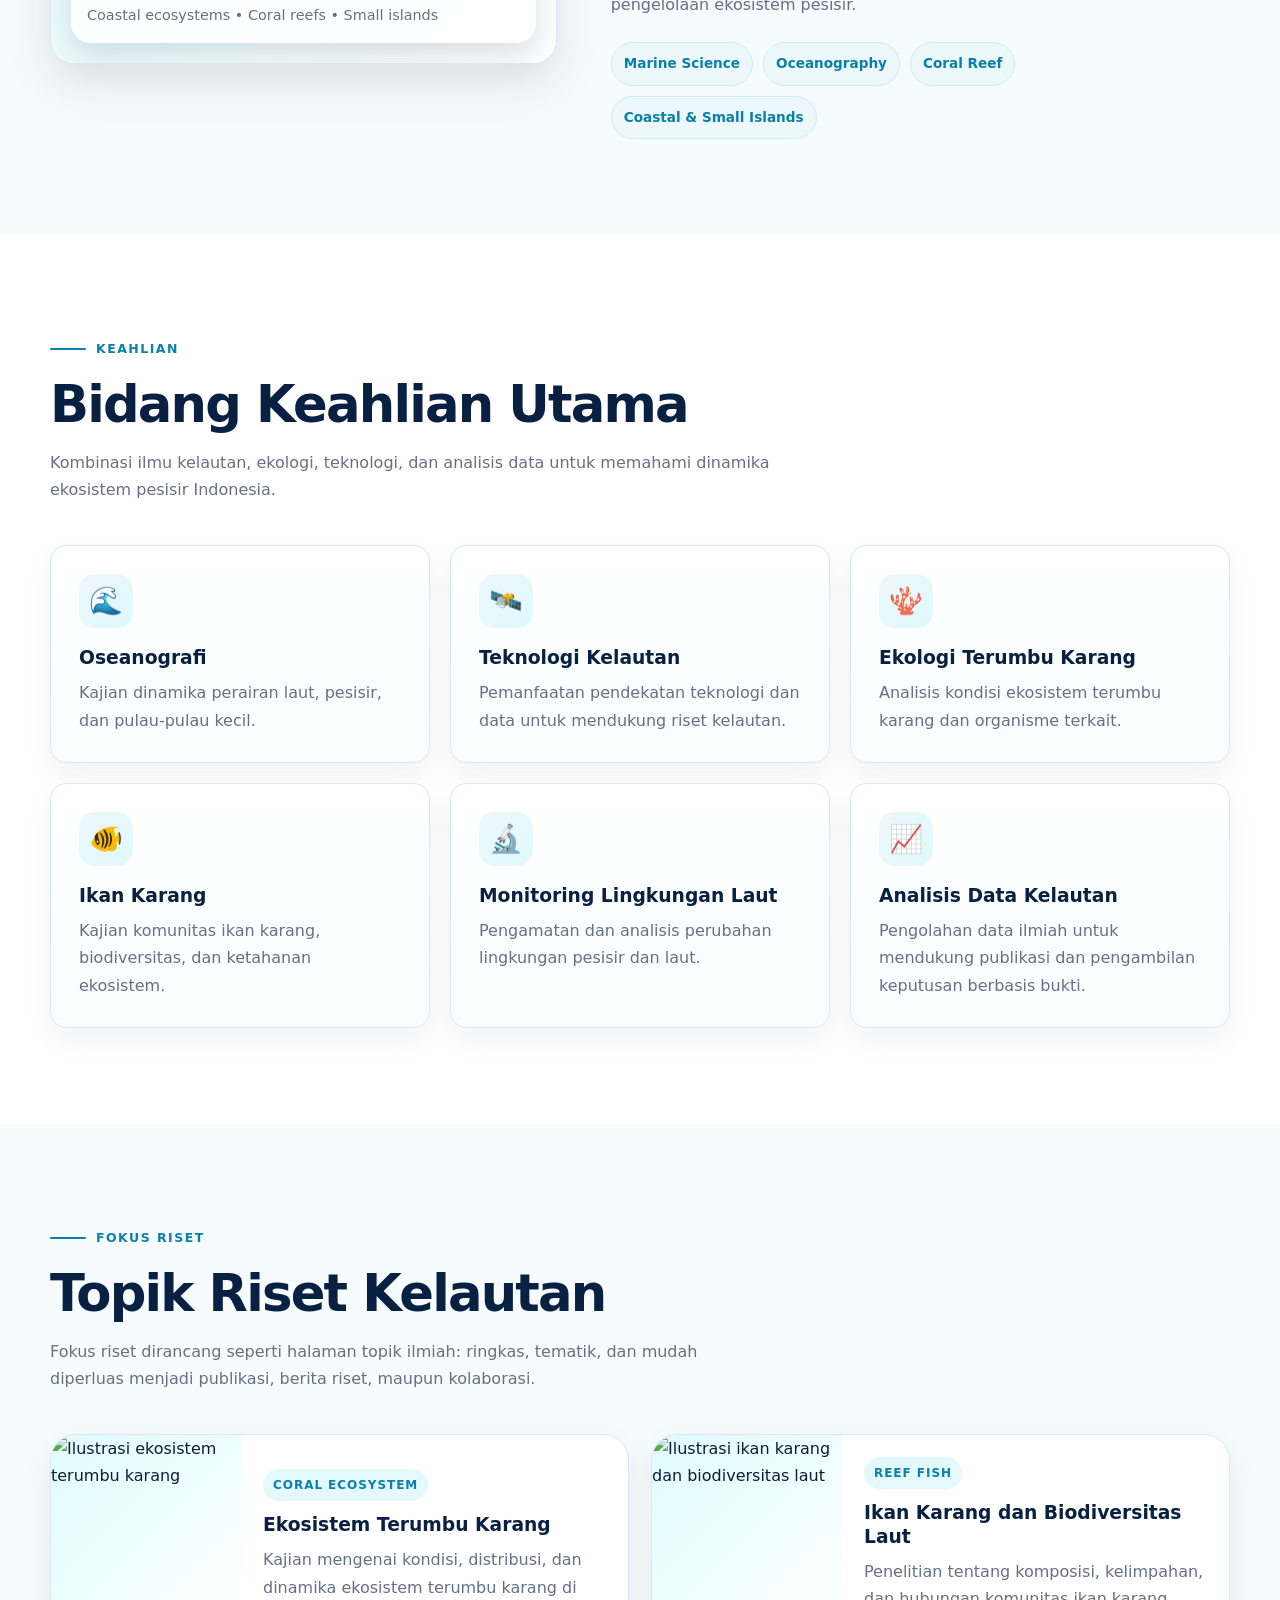
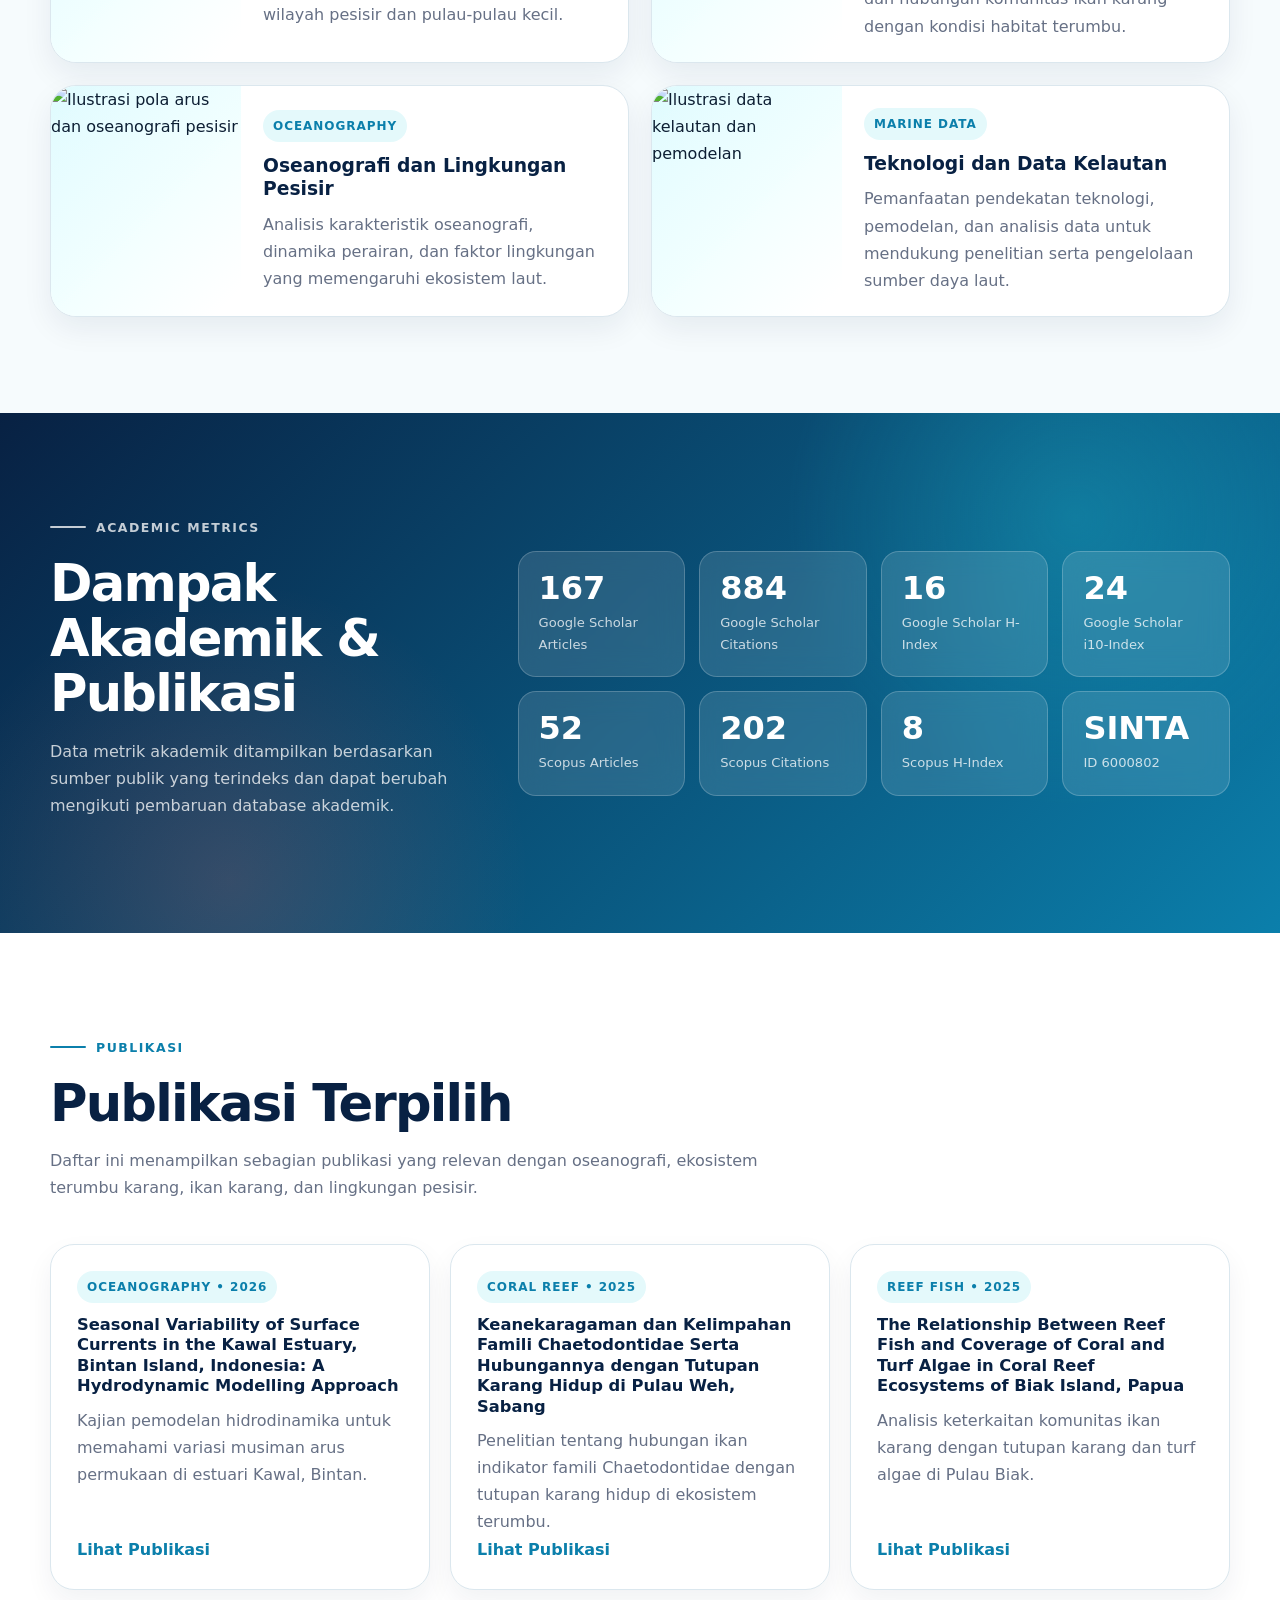
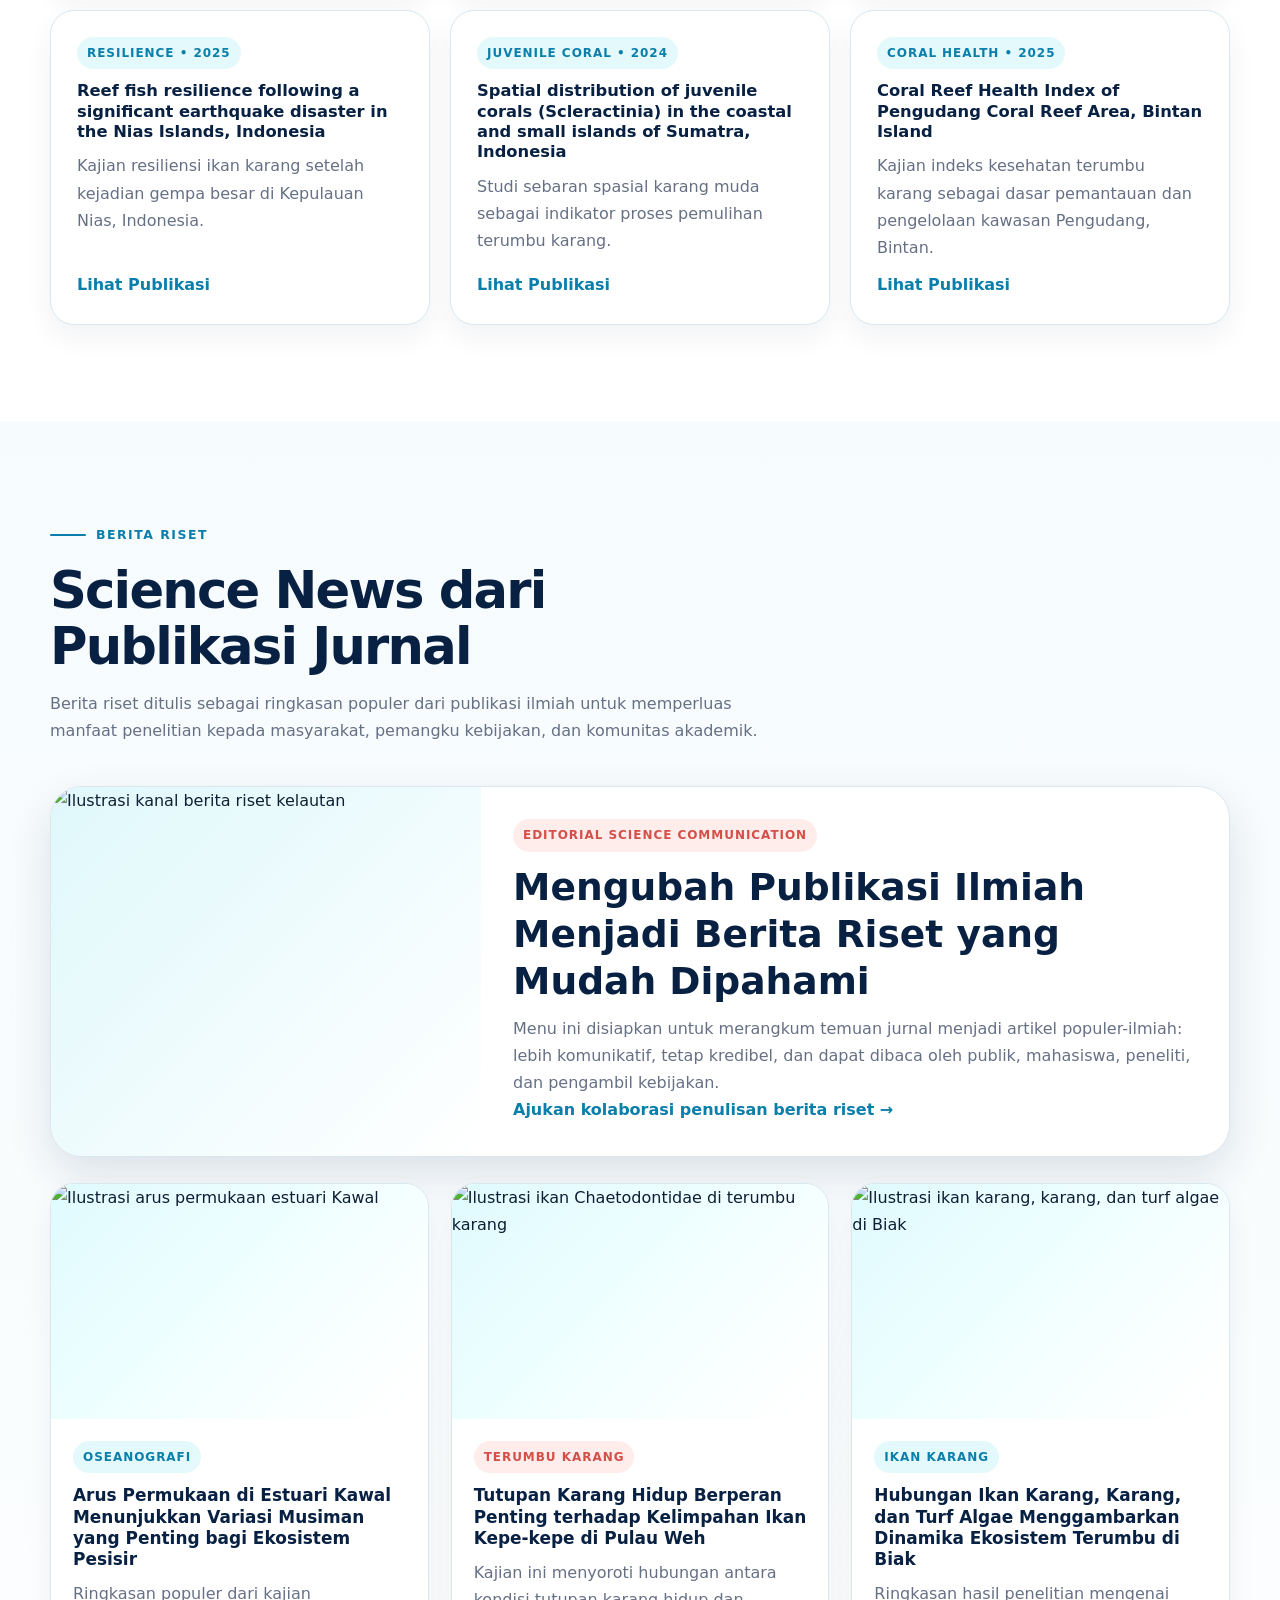
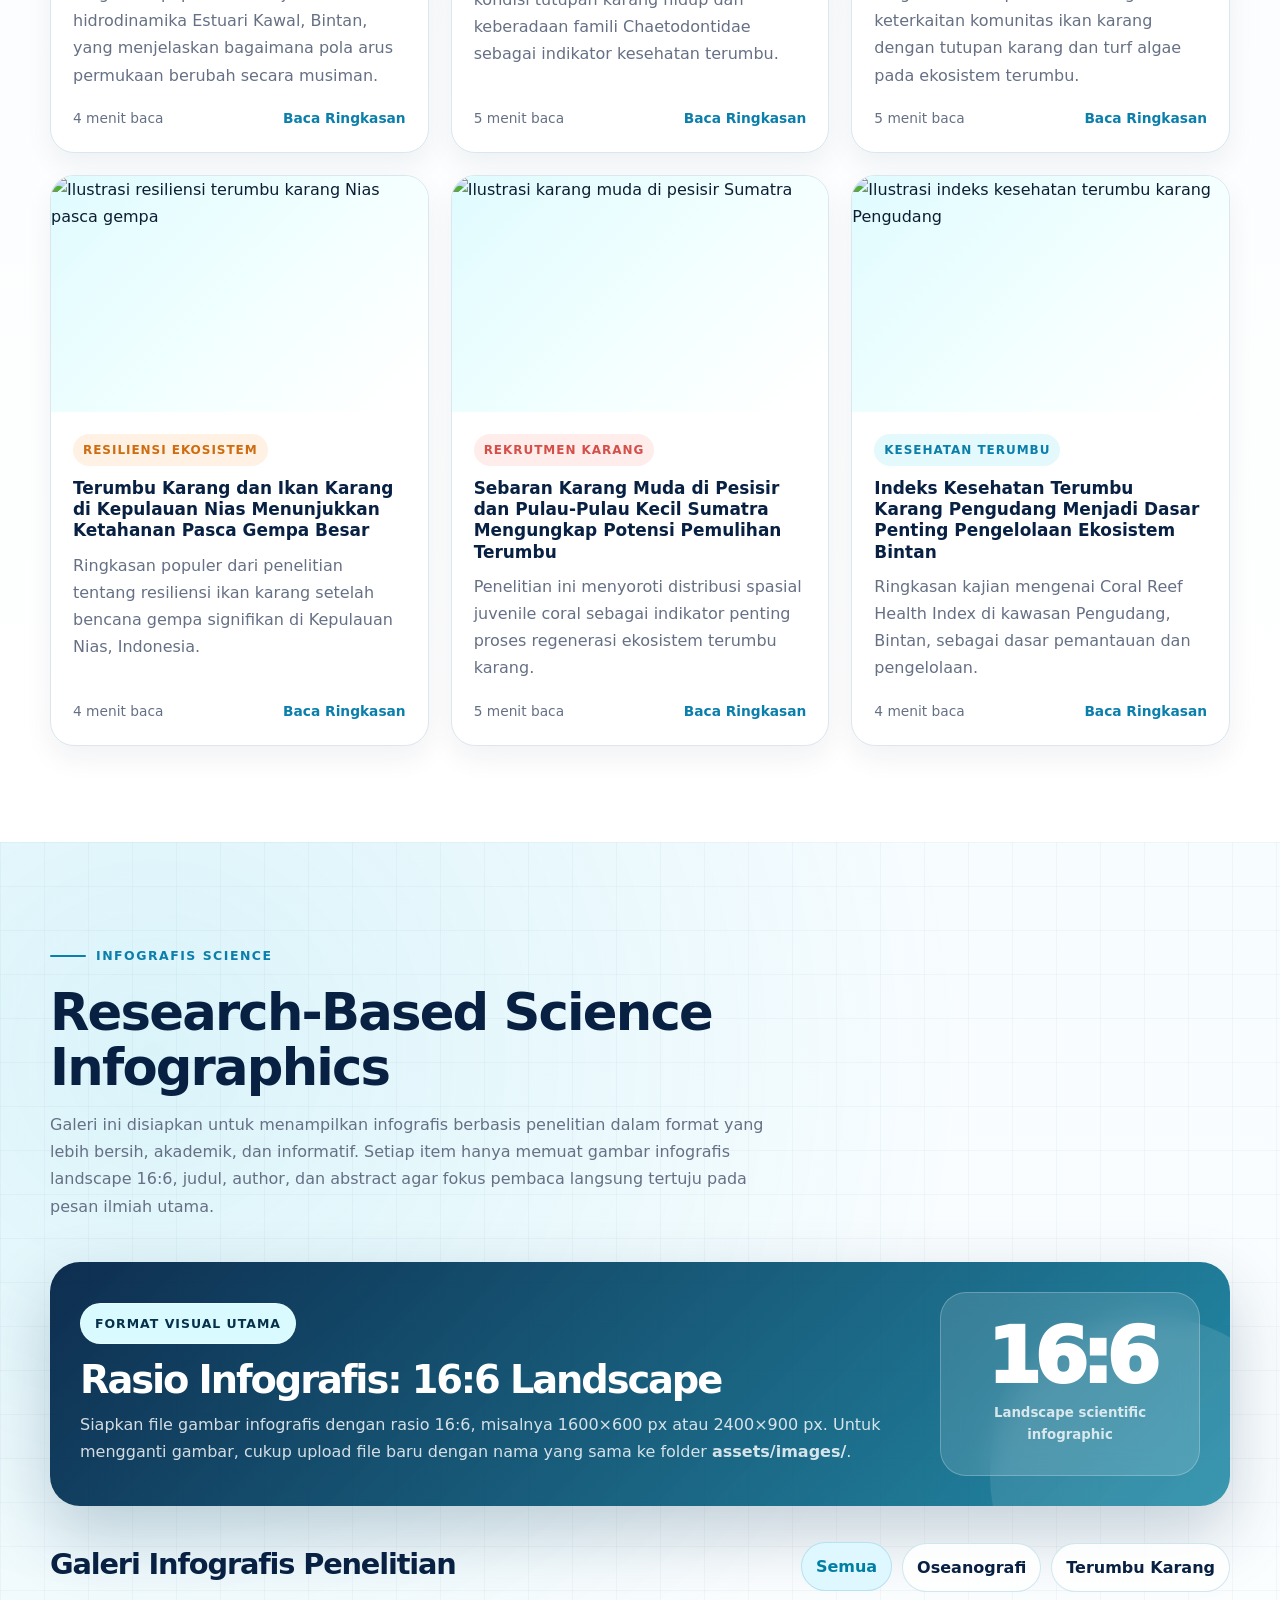
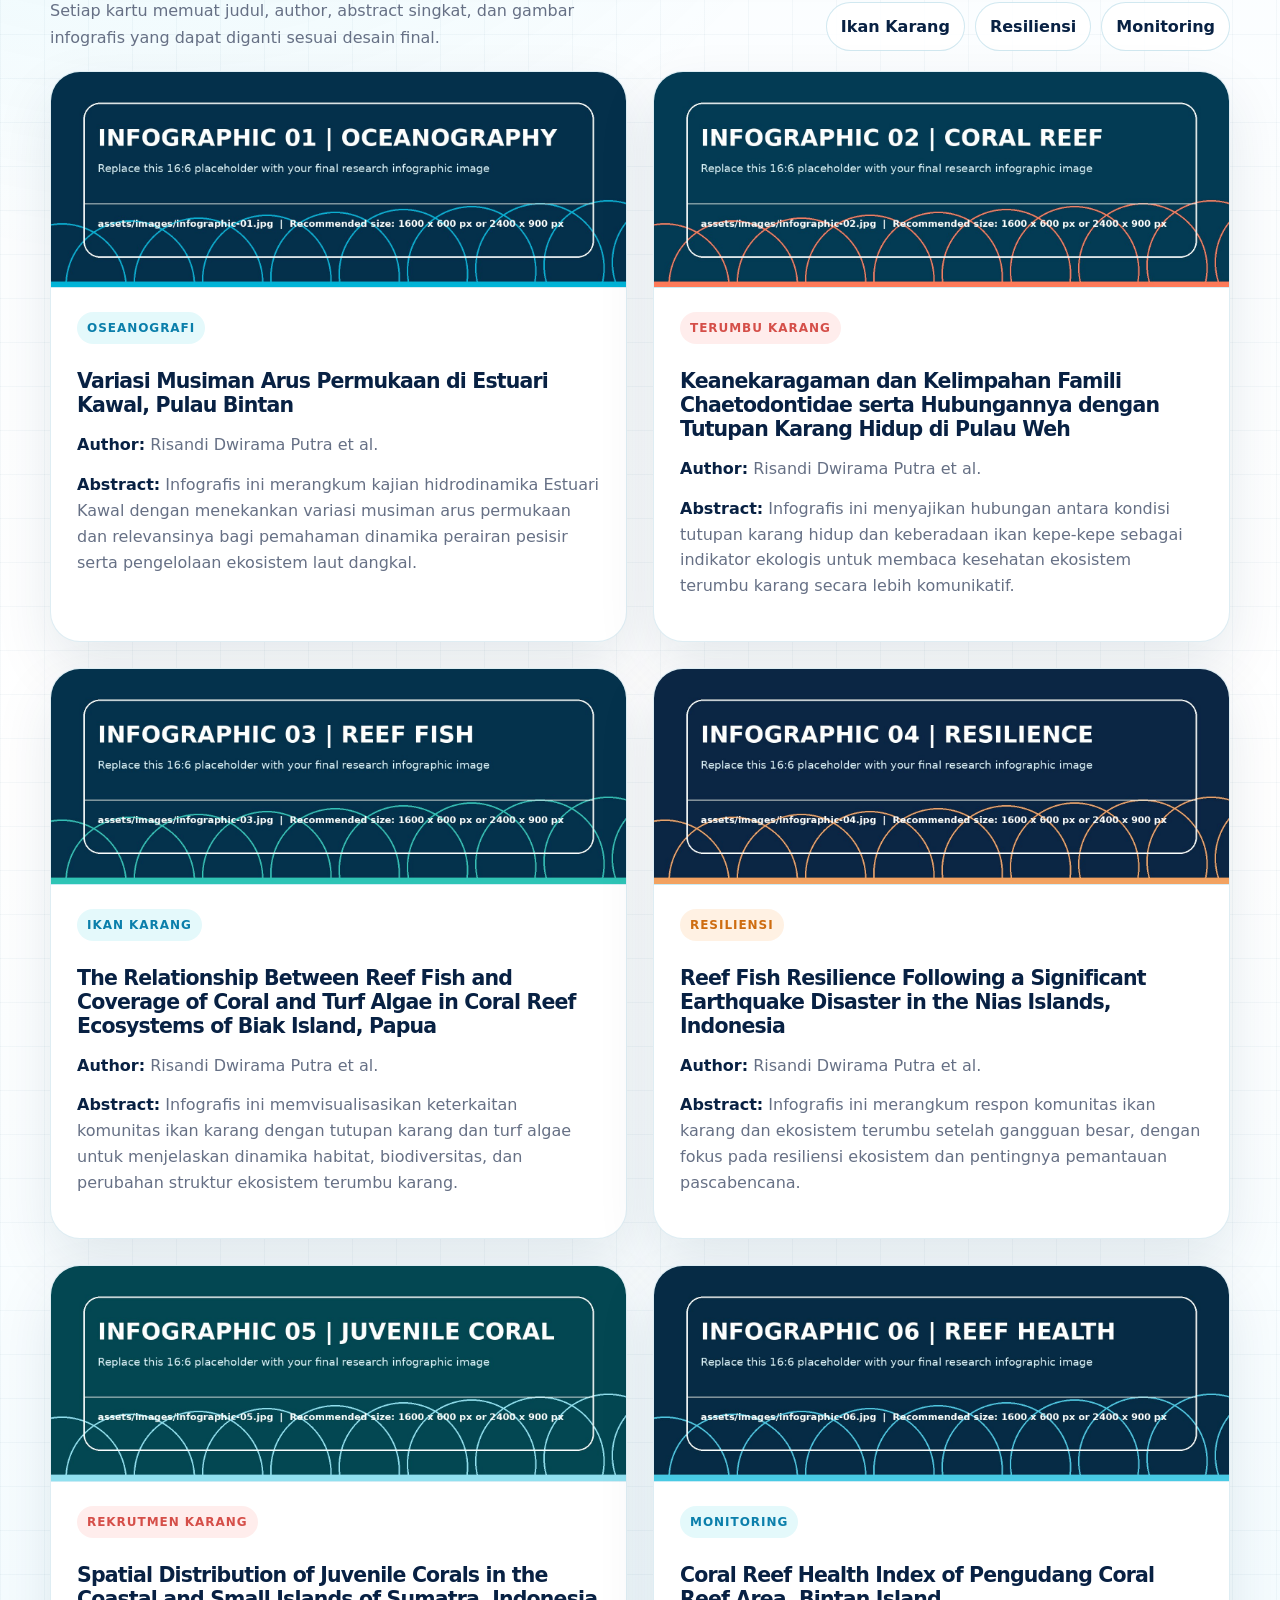
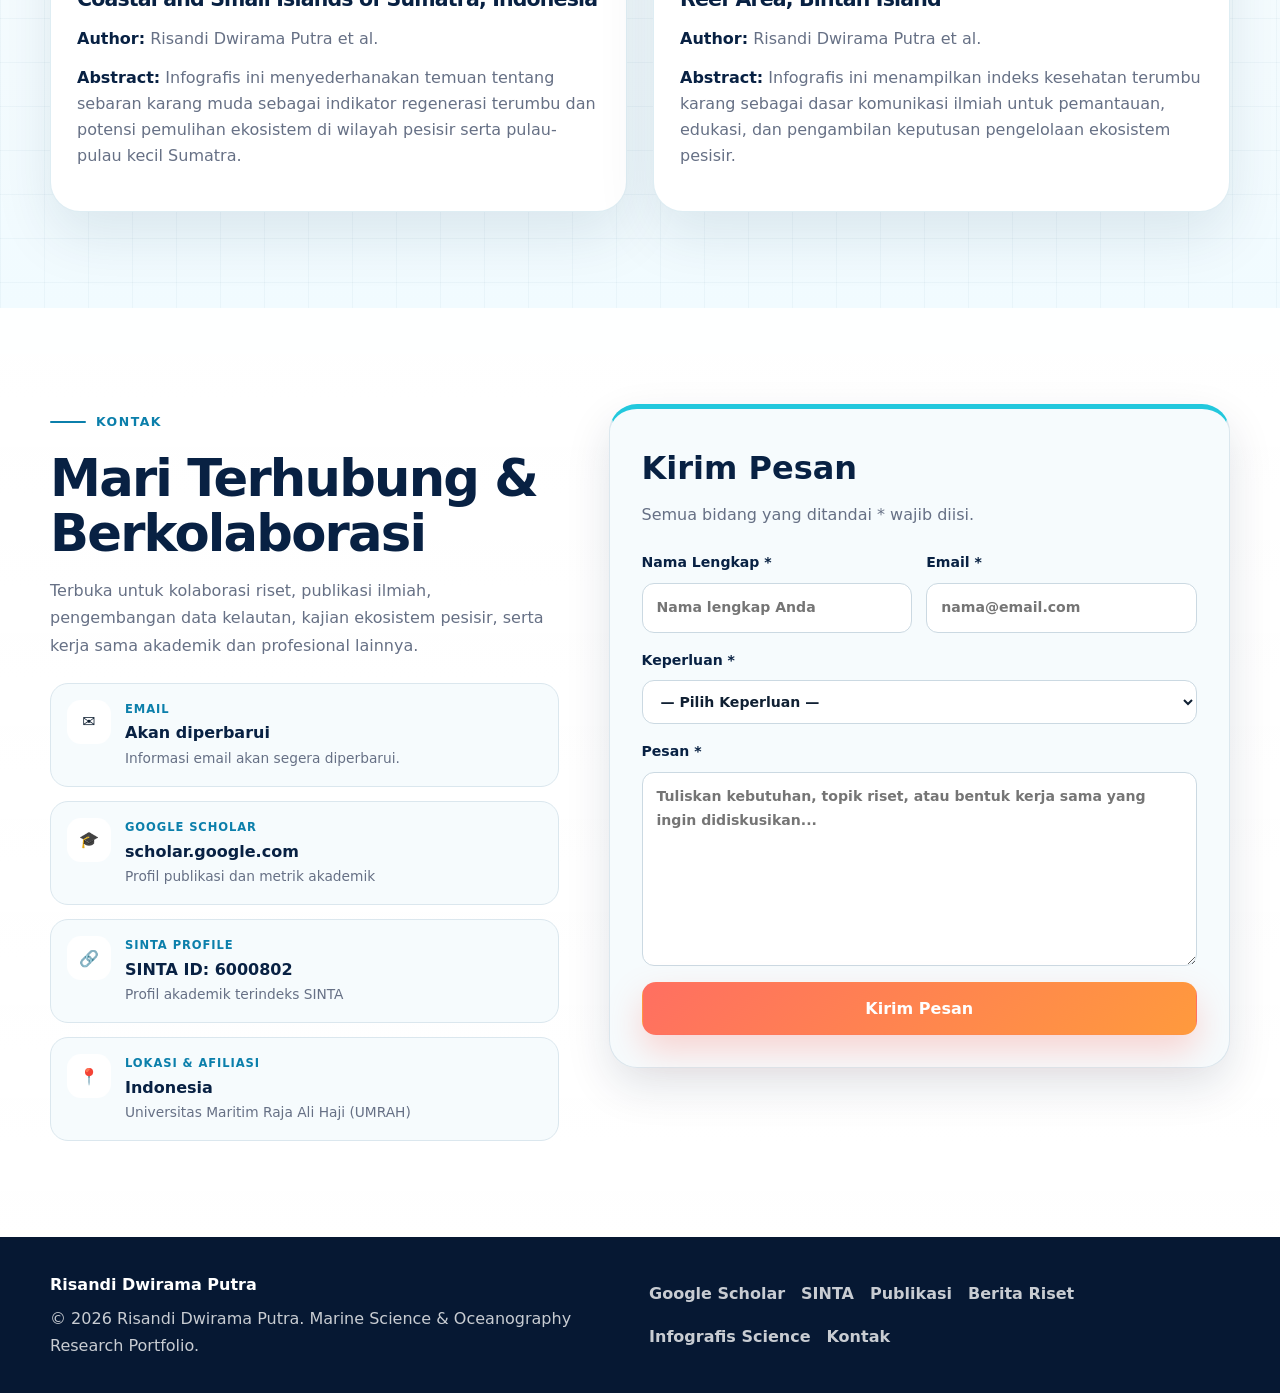
==== commit 04e184fb: "Add files via upload" ====
--- a/index.html
+++ b/index.html
@@ -12,9 +12,10 @@
   <meta property="og:type" content="website" />
   <meta property="og:image" content="assets/images/hero-marine-science.svg" />
   <link rel="icon" href="assets/images/favicon.svg" type="image/svg+xml" />
-  <link rel="stylesheet" href="styles.css" />
+  <link rel="stylesheet" href="styles.css?v=10" />
 </head>
 <body>
+  <!-- V10 Infografis Science Fixed: menu Portofolio Kinerja sudah dihapus -->
   <a href="#main" class="skip-link">Lewati ke konten utama</a>
 
   <header class="site-header" id="top">
@@ -246,44 +247,30 @@
 
 
 
-    <section id="infografis-science" class="section science-infographic-section">
+    <section id="infografis-science" class="section science-infographic-section infographic-16x6-section">
       <div class="container">
         <div class="section-heading reveal">
           <p class="eyebrow dark">Infografis Science</p>
-          <h2>Research-Based Science Visuals</h2>
-          <p>Menu ini disiapkan untuk mengubah hasil publikasi ilmiah menjadi infografis sains yang ringkas, visual, dan mudah dipahami. Setiap infografis tetap berbasis bukti penelitian, tetapi dikemas agar bermanfaat untuk mahasiswa, peneliti, pengelola kawasan pesisir, pemerintah, dan masyarakat luas.</p>
-        </div>
-
-        <div class="science-hero-card reveal">
-          <div class="science-hero-copy">
-            <span class="science-badge">Evidence-based • Marine Science • Science Communication</span>
-            <h3>Visualisasi Penelitian Kelautan dalam Format yang Lebih Komunikatif</h3>
-            <p>Infografis Science membantu merangkum latar belakang, lokasi penelitian, metode, temuan utama, dan implikasi konservasi dari riset oseanografi, terumbu karang, ikan karang, dan ekosistem pesisir.</p>
-            <div class="science-actions">
-              <a class="btn btn-primary" href="#infographic-gallery">Lihat Galeri Infografis</a>
-              <a class="btn btn-light" href="#berita-riset">Baca Berita Riset</a>
-              <a class="btn btn-outline" href="#kontak">Ajukan Kolaborasi Visual</a>
-            </div>
-          </div>
-          <div class="science-stat-panel" aria-label="Ringkasan infografis science">
-            <div><strong>6</strong><span>Infografis Awal</span></div>
-            <div><strong>5</strong><span>Tema Riset Laut</span></div>
-            <div><strong>4</strong><span>Format Visual</span></div>
-            <div><strong>100%</strong><span>Berbasis Publikasi</span></div>
-          </div>
-        </div>
-
-        <div class="science-flow reveal" aria-label="Alur pengembangan infografis berbasis riset">
-          <div><span>01</span><strong>Publikasi Ilmiah</strong><p>Judul, abstrak, data, dan temuan utama dari artikel jurnal.</p></div>
-          <div><span>02</span><strong>Key Findings</strong><p>Temuan paling penting diterjemahkan menjadi pesan inti.</p></div>
-          <div><span>03</span><strong>Visual Science</strong><p>Data dan konsep dikemas menjadi ikon, peta, diagram, dan grafik ringkas.</p></div>
-          <div><span>04</span><strong>Science Impact</strong><p>Implikasi riset disampaikan untuk konservasi, kebijakan, dan edukasi.</p></div>
+          <h2>Research-Based Science Infographics</h2>
+          <p>Galeri ini disiapkan untuk menampilkan infografis berbasis penelitian dalam format yang lebih bersih, akademik, dan informatif. Setiap item hanya memuat gambar infografis landscape 16:6, judul, author, dan abstract agar fokus pembaca langsung tertuju pada pesan ilmiah utama.</p>
+        </div>
+
+        <div class="infographic-note-card reveal">
+          <div>
+            <span class="science-badge light">Format Visual Utama</span>
+            <h3>Rasio Infografis: 16:6 Landscape</h3>
+            <p>Siapkan file gambar infografis dengan rasio 16:6, misalnya 1600×600 px atau 2400×900 px. Untuk mengganti gambar, cukup upload file baru dengan nama yang sama ke folder <strong>assets/images/</strong>.</p>
+          </div>
+          <div class="infographic-format-specs">
+            <span>16:6</span>
+            <small>Landscape scientific infographic</small>
+          </div>
         </div>
 
         <div id="infographic-gallery" class="infographic-toolbar reveal">
           <div>
-            <h3>Galeri Infografis Research-Based Science</h3>
-            <p>Pilih tema untuk melihat infografis berdasarkan fokus riset.</p>
+            <h3>Galeri Infografis Penelitian</h3>
+            <p>Setiap kartu memuat judul, author, abstract singkat, dan gambar infografis yang dapat diganti sesuai desain final.</p>
           </div>
           <div class="science-filter-bar" aria-label="Filter kategori infografis">
             <button class="science-filter active" type="button" data-science-filter="all">Semua</button>
@@ -295,79 +282,66 @@
           </div>
         </div>
 
-        <div class="infographic-grid">
-          <article class="infographic-card reveal featured" data-science-category="oseanografi" data-infographic="0">
-            <div class="infographic-thumb"><img src="https://images.unsplash.com/photo-1500530855697-b586d89ba3ee?auto=format&fit=crop&w=1200&q=80" alt="Infografis arus permukaan estuari Kawal"><span>Oseanografi</span></div>
-            <div class="infographic-content">
-              <p class="eyebrow dark">Infografis 01</p>
-              <h3>Variasi Musiman Arus Permukaan di Estuari Kawal</h3>
-              <p>Visual ringkas mengenai perubahan arus permukaan, dinamika estuari, dan relevansinya untuk pengelolaan pesisir Bintan.</p>
-              <ul class="finding-list"><li>Fokus: hidrodinamika estuari</li><li>Output: peta arus dan pesan kunci</li><li>Manfaat: dasar pengelolaan pesisir</li></ul>
-              <button class="text-link" type="button">Lihat konsep infografis →</button>
-            </div>
-          </article>
-
-          <article class="infographic-card reveal" data-science-category="karang ikan monitoring" data-infographic="1">
-            <div class="infographic-thumb"><img src="https://images.unsplash.com/photo-1546026423-cc4642628d2b?auto=format&fit=crop&w=1200&q=80" alt="Infografis Chaetodontidae dan tutupan karang hidup"><span>Terumbu Karang</span></div>
-            <div class="infographic-content">
-              <p class="eyebrow dark">Infografis 02</p>
-              <h3>Chaetodontidae sebagai Indikator Kesehatan Terumbu</h3>
-              <p>Menjelaskan hubungan ikan kepe-kepe dengan tutupan karang hidup dalam bahasa visual yang mudah dipahami.</p>
-              <ul class="finding-list"><li>Fokus: ikan indikator</li><li>Lokasi: Pulau Weh, Sabang</li><li>Pesan: habitat sehat mendukung biodiversitas</li></ul>
-              <button class="text-link" type="button">Lihat konsep infografis →</button>
-            </div>
-          </article>
-
-          <article class="infographic-card reveal" data-science-category="karang ikan" data-infographic="2">
-            <div class="infographic-thumb"><img src="https://images.unsplash.com/photo-1518837695005-2083093ee35b?auto=format&fit=crop&w=1200&q=80" alt="Infografis ikan karang, karang, dan turf algae di Biak"><span>Ikan Karang</span></div>
-            <div class="infographic-content">
-              <p class="eyebrow dark">Infografis 03</p>
-              <h3>Dinamika Ikan Karang, Karang, dan Turf Algae di Biak</h3>
-              <p>Infografis hubungan komponen ekosistem terumbu untuk membaca perubahan struktur habitat dan komunitas ikan.</p>
-              <ul class="finding-list"><li>Fokus: interaksi ekosistem</li><li>Lokasi: Biak, Papua</li><li>Output: diagram hubungan ekologis</li></ul>
-              <button class="text-link" type="button">Lihat konsep infografis →</button>
-            </div>
-          </article>
-
-          <article class="infographic-card reveal" data-science-category="karang ikan resiliensi" data-infographic="3">
-            <div class="infographic-thumb"><img src="https://images.unsplash.com/photo-1507525428034-b723cf961d3e?auto=format&fit=crop&w=1200&q=80" alt="Infografis resiliensi ikan karang pasca gempa Nias"><span>Resiliensi</span></div>
-            <div class="infographic-content">
-              <p class="eyebrow dark">Infografis 04</p>
-              <h3>Resiliensi Ikan Karang Pasca Gempa di Kepulauan Nias</h3>
-              <p>Visualisasi ringkas mengenai respons ekosistem dan komunitas ikan karang setelah gangguan besar.</p>
-              <ul class="finding-list"><li>Fokus: pemulihan ekosistem</li><li>Konteks: bencana gempa</li><li>Manfaat: monitoring pascagangguan</li></ul>
-              <button class="text-link" type="button">Lihat konsep infografis →</button>
-            </div>
-          </article>
-
-          <article class="infographic-card reveal" data-science-category="karang monitoring" data-infographic="4">
-            <div class="infographic-thumb"><img src="https://images.unsplash.com/photo-1559827260-dc66d52bef19?auto=format&fit=crop&w=1200&q=80" alt="Infografis juvenile coral di pesisir Sumatra"><span>Rekrutmen Karang</span></div>
-            <div class="infographic-content">
-              <p class="eyebrow dark">Infografis 05</p>
-              <h3>Sebaran Karang Muda dan Potensi Pemulihan Terumbu</h3>
-              <p>Menampilkan juvenile coral sebagai indikator regenerasi dan masa depan ekosistem terumbu karang.</p>
-              <ul class="finding-list"><li>Fokus: rekrutmen karang</li><li>Wilayah: pesisir & pulau kecil Sumatra</li><li>Output: peta sebaran konseptual</li></ul>
-              <button class="text-link" type="button">Lihat konsep infografis →</button>
-            </div>
-          </article>
-
-          <article class="infographic-card reveal" data-science-category="karang monitoring" data-infographic="5">
-            <div class="infographic-thumb"><img src="https://images.unsplash.com/photo-1605460375648-278bcbd579a6?auto=format&fit=crop&w=1200&q=80" alt="Infografis coral reef health index Pengudang Bintan"><span>Monitoring</span></div>
-            <div class="infographic-content">
-              <p class="eyebrow dark">Infografis 06</p>
-              <h3>Coral Reef Health Index untuk Pengelolaan Terumbu Pengudang</h3>
-              <p>Ringkasan visual mengenai indeks kesehatan terumbu sebagai alat komunikasi monitoring dan pengambilan keputusan.</p>
-              <ul class="finding-list"><li>Fokus: indeks kesehatan terumbu</li><li>Lokasi: Pengudang, Bintan</li><li>Manfaat: monitoring berbasis bukti</li></ul>
-              <button class="text-link" type="button">Lihat konsep infografis →</button>
-            </div>
-          </article>
-        </div>
-
-        <div class="science-format-grid reveal">
-          <div class="format-card"><span>🧭</span><h3>Poster Ilmiah Ringkas</h3><p>Format A4/A3 untuk kegiatan akademik, seminar, dan dokumentasi riset.</p></div>
-          <div class="format-card"><span>📱</span><h3>Carousel Media Sosial</h3><p>Format 5–7 slide untuk memperluas jangkauan komunikasi sains.</p></div>
-          <div class="format-card"><span>📊</span><h3>Data Storytelling</h3><p>Grafik, peta, dan diagram sederhana untuk menjelaskan pola ekologis.</p></div>
-          <div class="format-card"><span>🏛️</span><h3>Policy & Outreach Brief</h3><p>Ringkasan visual untuk pemangku kepentingan, pengelola kawasan, dan pemerintah.</p></div>
+        <div class="infographic-grid infographic-clean-grid">
+          <article class="infographic-card clean-infographic-card reveal" data-science-category="oseanografi">
+            <figure class="infographic-landscape"><img src="assets/images/infographic-01.jpg" alt="Infografis variasi musiman arus permukaan di Estuari Kawal"></figure>
+            <div class="infographic-content clean-infographic-content">
+              <span class="category">Oseanografi</span>
+              <h3>Variasi Musiman Arus Permukaan di Estuari Kawal, Pulau Bintan</h3>
+              <p class="author-line"><strong>Author:</strong> Risandi Dwirama Putra et al.</p>
+              <p class="abstract-line"><strong>Abstract:</strong> Infografis ini merangkum kajian hidrodinamika Estuari Kawal dengan menekankan variasi musiman arus permukaan dan relevansinya bagi pemahaman dinamika perairan pesisir serta pengelolaan ekosistem laut dangkal.</p>
+            </div>
+          </article>
+
+          <article class="infographic-card clean-infographic-card reveal" data-science-category="karang ikan monitoring">
+            <figure class="infographic-landscape"><img src="assets/images/infographic-02.jpg" alt="Infografis Chaetodontidae dan tutupan karang hidup di Pulau Weh"></figure>
+            <div class="infographic-content clean-infographic-content">
+              <span class="category coral">Terumbu Karang</span>
+              <h3>Keanekaragaman dan Kelimpahan Famili Chaetodontidae serta Hubungannya dengan Tutupan Karang Hidup di Pulau Weh</h3>
+              <p class="author-line"><strong>Author:</strong> Risandi Dwirama Putra et al.</p>
+              <p class="abstract-line"><strong>Abstract:</strong> Infografis ini menyajikan hubungan antara kondisi tutupan karang hidup dan keberadaan ikan kepe-kepe sebagai indikator ekologis untuk membaca kesehatan ekosistem terumbu karang secara lebih komunikatif.</p>
+            </div>
+          </article>
+
+          <article class="infographic-card clean-infographic-card reveal" data-science-category="karang ikan">
+            <figure class="infographic-landscape"><img src="assets/images/infographic-03.jpg" alt="Infografis hubungan ikan karang, karang, dan turf algae di Biak"></figure>
+            <div class="infographic-content clean-infographic-content">
+              <span class="category">Ikan Karang</span>
+              <h3>The Relationship Between Reef Fish and Coverage of Coral and Turf Algae in Coral Reef Ecosystems of Biak Island, Papua</h3>
+              <p class="author-line"><strong>Author:</strong> Risandi Dwirama Putra et al.</p>
+              <p class="abstract-line"><strong>Abstract:</strong> Infografis ini memvisualisasikan keterkaitan komunitas ikan karang dengan tutupan karang dan turf algae untuk menjelaskan dinamika habitat, biodiversitas, dan perubahan struktur ekosistem terumbu karang.</p>
+            </div>
+          </article>
+
+          <article class="infographic-card clean-infographic-card reveal" data-science-category="karang ikan resiliensi">
+            <figure class="infographic-landscape"><img src="assets/images/infographic-04.jpg" alt="Infografis resiliensi ikan karang pasca gempa Nias"></figure>
+            <div class="infographic-content clean-infographic-content">
+              <span class="category orange">Resiliensi</span>
+              <h3>Reef Fish Resilience Following a Significant Earthquake Disaster in the Nias Islands, Indonesia</h3>
+              <p class="author-line"><strong>Author:</strong> Risandi Dwirama Putra et al.</p>
+              <p class="abstract-line"><strong>Abstract:</strong> Infografis ini merangkum respon komunitas ikan karang dan ekosistem terumbu setelah gangguan besar, dengan fokus pada resiliensi ekosistem dan pentingnya pemantauan pascabencana.</p>
+            </div>
+          </article>
+
+          <article class="infographic-card clean-infographic-card reveal" data-science-category="karang monitoring">
+            <figure class="infographic-landscape"><img src="assets/images/infographic-05.jpg" alt="Infografis spatial distribution juvenile corals Sumatra"></figure>
+            <div class="infographic-content clean-infographic-content">
+              <span class="category coral">Rekrutmen Karang</span>
+              <h3>Spatial Distribution of Juvenile Corals in the Coastal and Small Islands of Sumatra, Indonesia</h3>
+              <p class="author-line"><strong>Author:</strong> Risandi Dwirama Putra et al.</p>
+              <p class="abstract-line"><strong>Abstract:</strong> Infografis ini menyederhanakan temuan tentang sebaran karang muda sebagai indikator regenerasi terumbu dan potensi pemulihan ekosistem di wilayah pesisir serta pulau-pulau kecil Sumatra.</p>
+            </div>
+          </article>
+
+          <article class="infographic-card clean-infographic-card reveal" data-science-category="karang monitoring">
+            <figure class="infographic-landscape"><img src="assets/images/infographic-06.jpg" alt="Infografis Coral Reef Health Index Pengudang Bintan"></figure>
+            <div class="infographic-content clean-infographic-content">
+              <span class="category">Monitoring</span>
+              <h3>Coral Reef Health Index of Pengudang Coral Reef Area, Bintan Island</h3>
+              <p class="author-line"><strong>Author:</strong> Risandi Dwirama Putra et al.</p>
+              <p class="abstract-line"><strong>Abstract:</strong> Infografis ini menampilkan indeks kesehatan terumbu karang sebagai dasar komunikasi ilmiah untuk pemantauan, edukasi, dan pengambilan keputusan pengelolaan ekosistem pesisir.</p>
+            </div>
+          </article>
         </div>
       </div>
     </section>
@@ -441,6 +415,6 @@
     </div>
   </div>
 
-  <script src="script.js"></script>
+  <script src="script.js?v=10"></script>
 </body>
 </html>
--- a/styles.css
+++ b/styles.css
@@ -216,7 +216,7 @@
   .contact-form, .modal-card { padding: 24px; }
 }
 
-/* ===== Enhancement v2: real scientific imagery + academic performance portfolio ===== */
+/* ===== Enhancement v10: scientific imagery + research infographics ===== */
 .hero-bg {
   background:
     linear-gradient(110deg, rgba(4, 18, 40, .96) 0%, rgba(6, 34, 72, .84) 46%, rgba(8, 131, 170, .38) 100%),
@@ -395,7 +395,7 @@
 }
 
 
-/* ===== Enhancement v3: stronger portfolio section and real-photo treatment ===== */
+/* ===== Enhancement v10: stronger science communication section ===== */
 .research-card img,
 .news-card img,
 .news-feature img,
@@ -913,3 +913,171 @@
   .science-actions { flex-direction: column; }
   .science-actions .btn { width: 100%; justify-content: center; }
 }
+
+/* ===== Enhancement v11: clean 16:6 research infographic gallery ===== */
+.infographic-16x6-section {
+  background:
+    radial-gradient(circle at 12% 8%, rgba(0, 184, 212, 0.12), transparent 30%),
+    linear-gradient(180deg, #f7fcff 0%, #ffffff 58%, #f1fbff 100%);
+}
+
+.infographic-note-card {
+  display: grid;
+  grid-template-columns: 1fr 260px;
+  gap: 26px;
+  align-items: center;
+  padding: 30px;
+  border-radius: 30px;
+  margin: 22px 0 34px;
+  color: #fff;
+  background:
+    linear-gradient(135deg, rgba(5, 37, 72, 0.96), rgba(0, 121, 153, 0.86)),
+    url("https://images.unsplash.com/photo-1544551763-46a013bb70d5?auto=format&fit=crop&w=1600&q=80") center/cover;
+  box-shadow: 0 28px 68px rgba(5, 45, 76, 0.22);
+  overflow: hidden;
+  position: relative;
+}
+
+.infographic-note-card::after {
+  content: "";
+  position: absolute;
+  inset: auto -80px -130px auto;
+  width: 320px;
+  height: 320px;
+  border-radius: 50%;
+  background: rgba(255,255,255,0.1);
+}
+
+.infographic-note-card h3 {
+  margin: 16px 0 10px;
+  font-size: clamp(1.8rem, 3vw, 3rem);
+  line-height: 1.05;
+  letter-spacing: -0.055em;
+}
+
+.infographic-note-card p {
+  margin: 0;
+  max-width: 820px;
+  color: rgba(255,255,255,0.82);
+}
+
+.science-badge.light {
+  color: #07304b;
+  background: #d9fbff;
+  border-color: rgba(255,255,255,0.36);
+}
+
+.infographic-format-specs {
+  position: relative;
+  z-index: 1;
+  border: 1px solid rgba(255,255,255,0.24);
+  background: rgba(255,255,255,0.13);
+  backdrop-filter: blur(12px);
+  border-radius: 26px;
+  padding: 28px;
+  min-height: 160px;
+  display: grid;
+  align-content: center;
+  justify-items: center;
+  text-align: center;
+}
+
+.infographic-format-specs span {
+  display: block;
+  font-size: clamp(3rem, 6vw, 5rem);
+  font-weight: 950;
+  line-height: 0.95;
+  letter-spacing: -0.08em;
+}
+
+.infographic-format-specs small {
+  display: block;
+  margin-top: 8px;
+  color: rgba(255,255,255,0.78);
+  font-weight: 800;
+}
+
+.infographic-clean-grid {
+  grid-template-columns: repeat(2, 1fr);
+  gap: 26px;
+  align-items: stretch;
+}
+
+.clean-infographic-card {
+  cursor: default;
+  border-radius: 30px;
+  background: #fff;
+  box-shadow: 0 24px 58px rgba(5, 45, 76, 0.10);
+  border: 1px solid rgba(0, 115, 160, 0.13);
+}
+
+.clean-infographic-card:hover {
+  transform: translateY(-4px);
+  box-shadow: 0 34px 72px rgba(5, 45, 76, 0.15);
+}
+
+.infographic-landscape {
+  margin: 0;
+  aspect-ratio: 16 / 6;
+  width: 100%;
+  overflow: hidden;
+  background: linear-gradient(135deg, #dff8ff, #f7fcff);
+  border-bottom: 1px solid rgba(0, 115, 160, 0.10);
+}
+
+.infographic-landscape img {
+  width: 100%;
+  height: 100%;
+  object-fit: cover;
+  display: block;
+}
+
+.clean-infographic-content {
+  padding: 24px 26px 28px;
+}
+
+.clean-infographic-content .category {
+  margin-bottom: 12px;
+}
+
+.clean-infographic-content h3 {
+  margin: 14px 0 14px;
+  color: var(--navy);
+  font-size: clamp(1.12rem, 1.6vw, 1.45rem);
+  line-height: 1.16;
+  letter-spacing: -0.04em;
+}
+
+.author-line,
+.abstract-line {
+  margin: 10px 0 0;
+  color: #50627f;
+  line-height: 1.62;
+}
+
+.author-line strong,
+.abstract-line strong {
+  color: var(--navy);
+}
+
+@media (max-width: 980px) {
+  .infographic-note-card,
+  .infographic-clean-grid {
+    grid-template-columns: 1fr;
+  }
+
+  .infographic-format-specs {
+    min-height: 120px;
+  }
+}
+
+@media (max-width: 640px) {
+  .infographic-note-card {
+    padding: 24px;
+    border-radius: 24px;
+  }
+
+  .clean-infographic-content {
+    padding: 20px;
+  }
+}
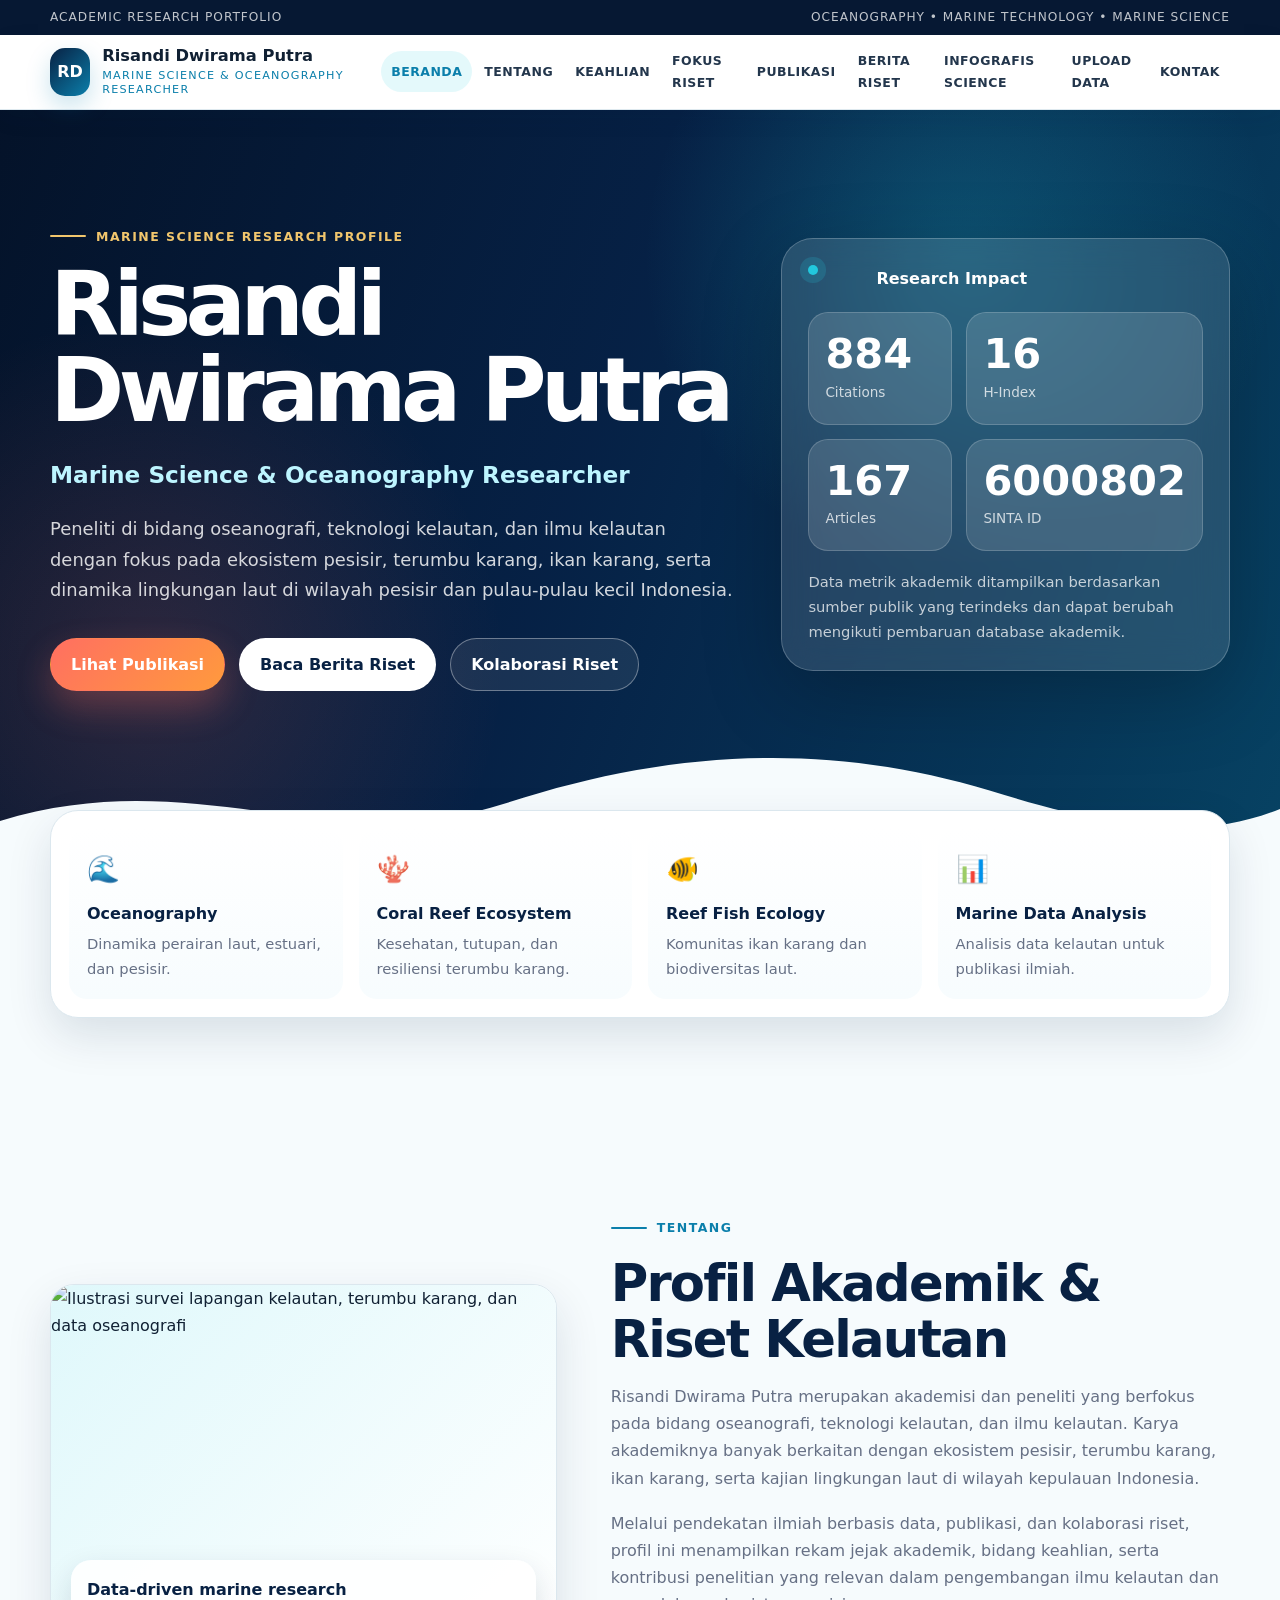
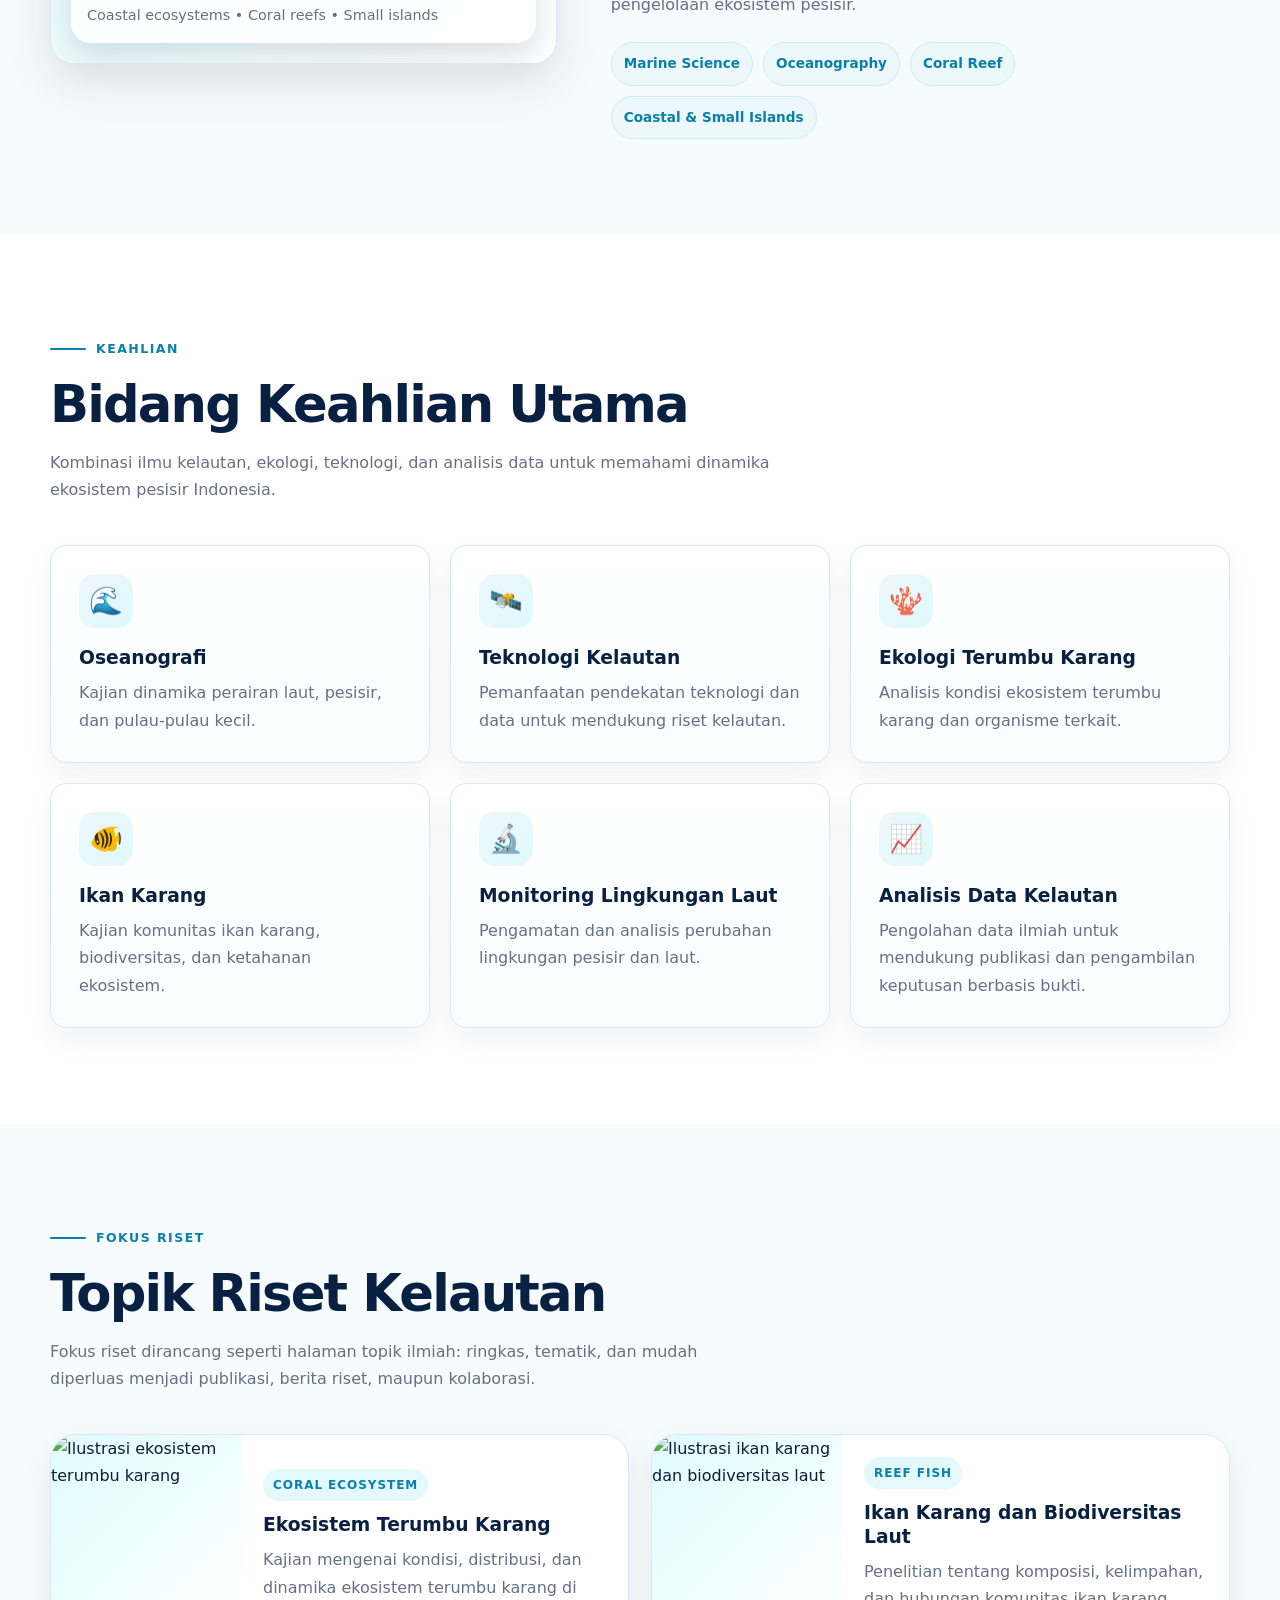
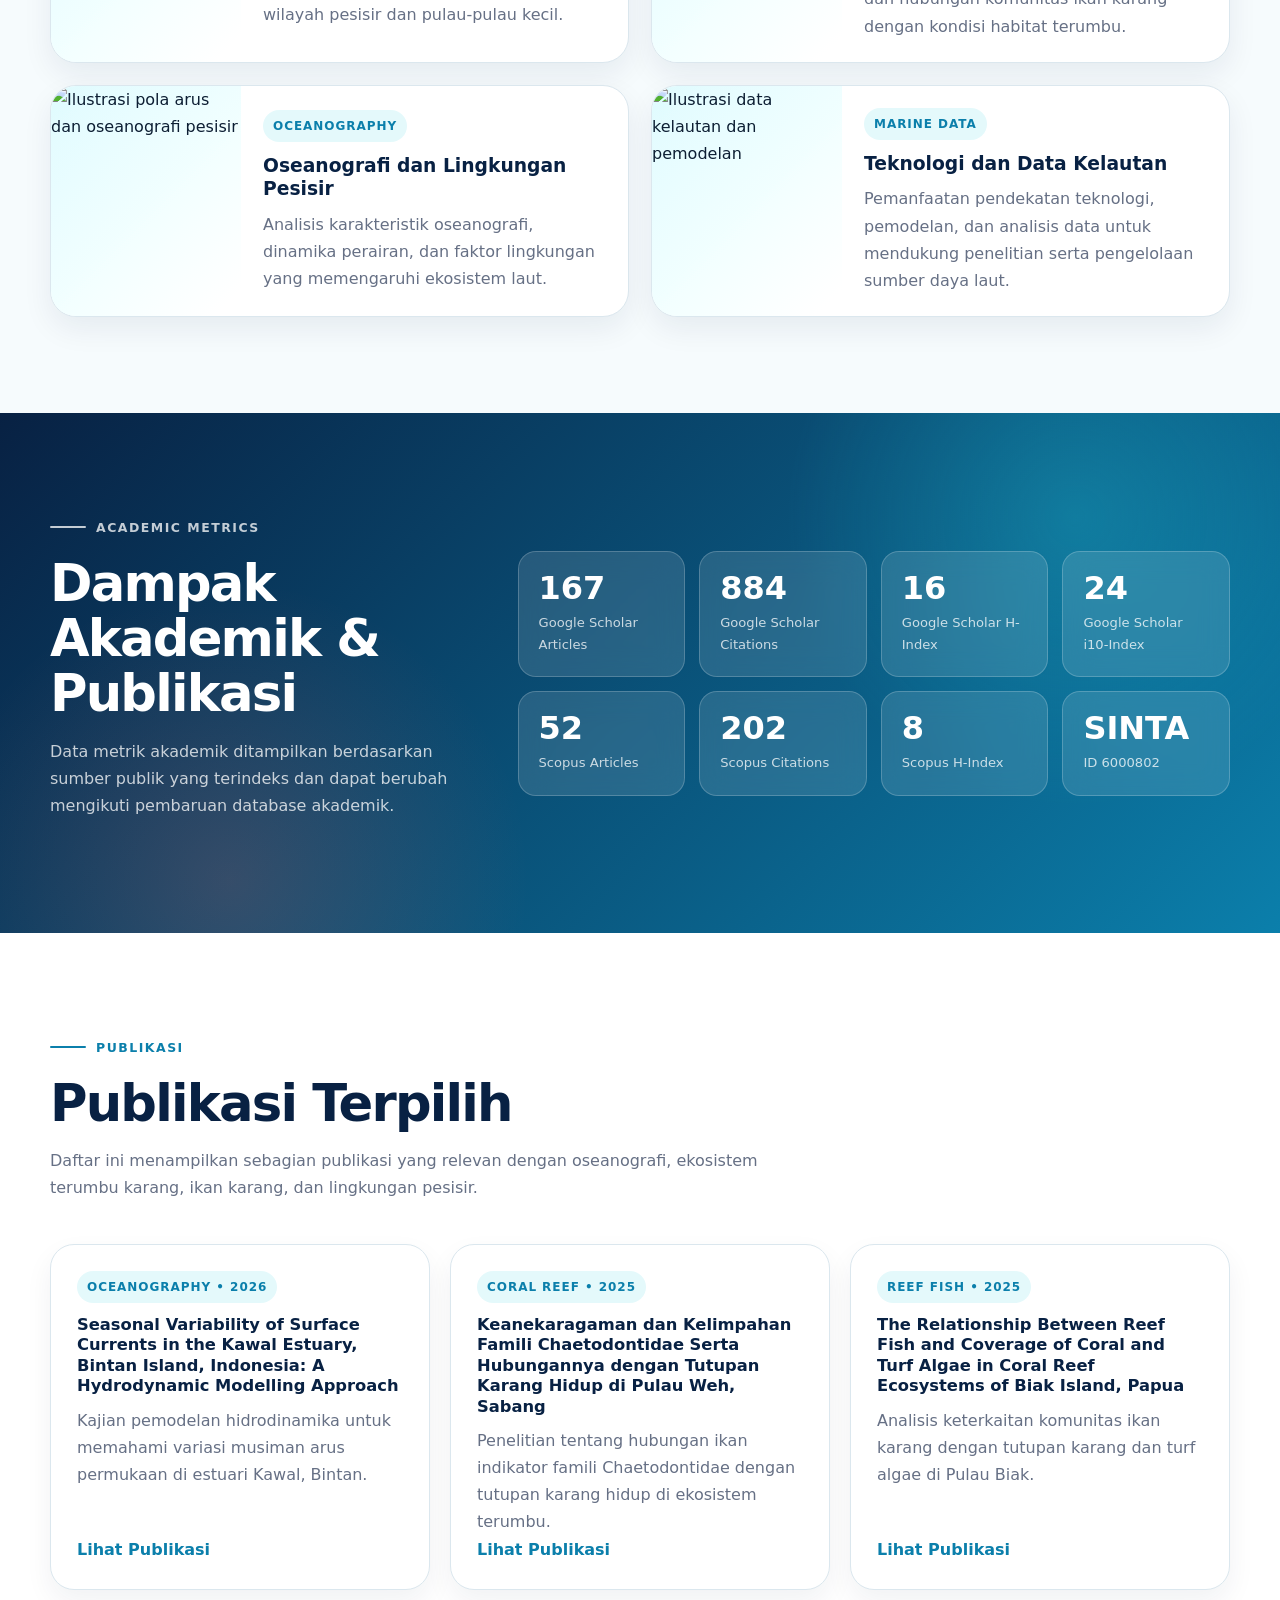
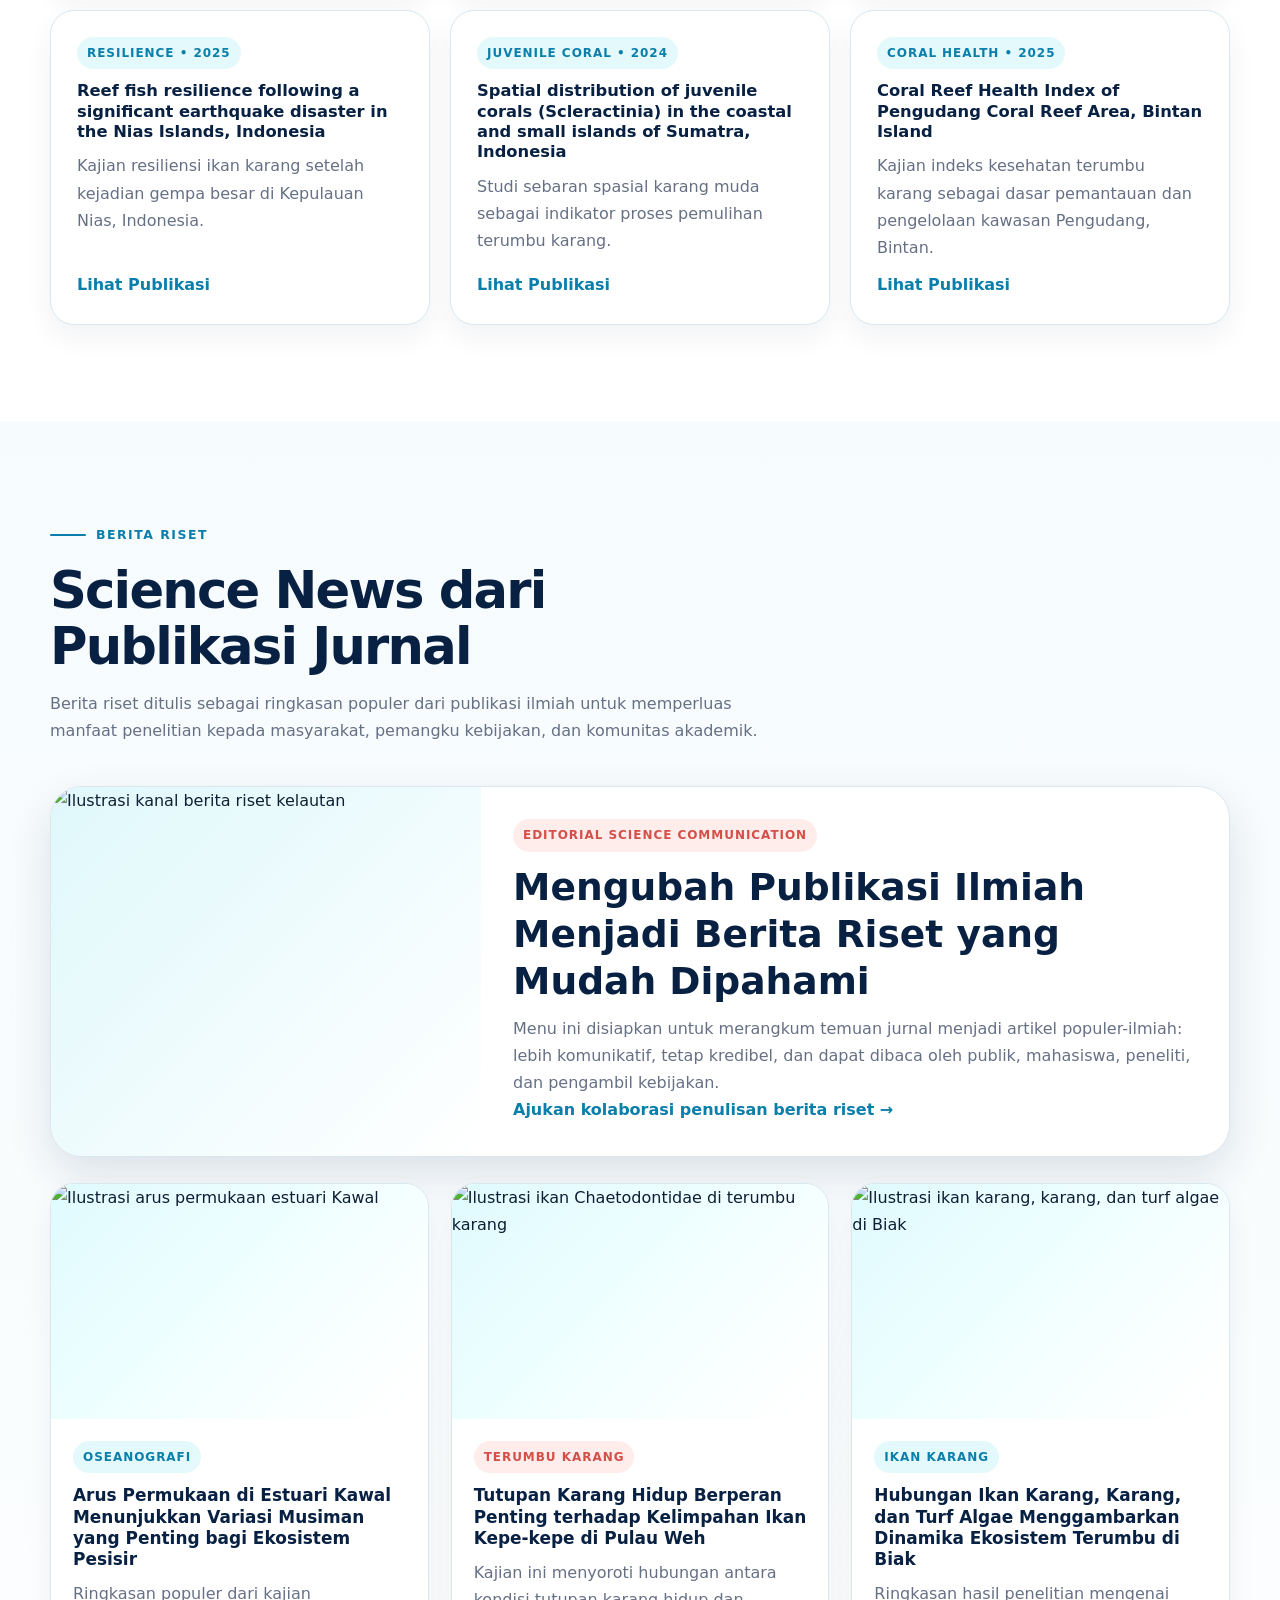
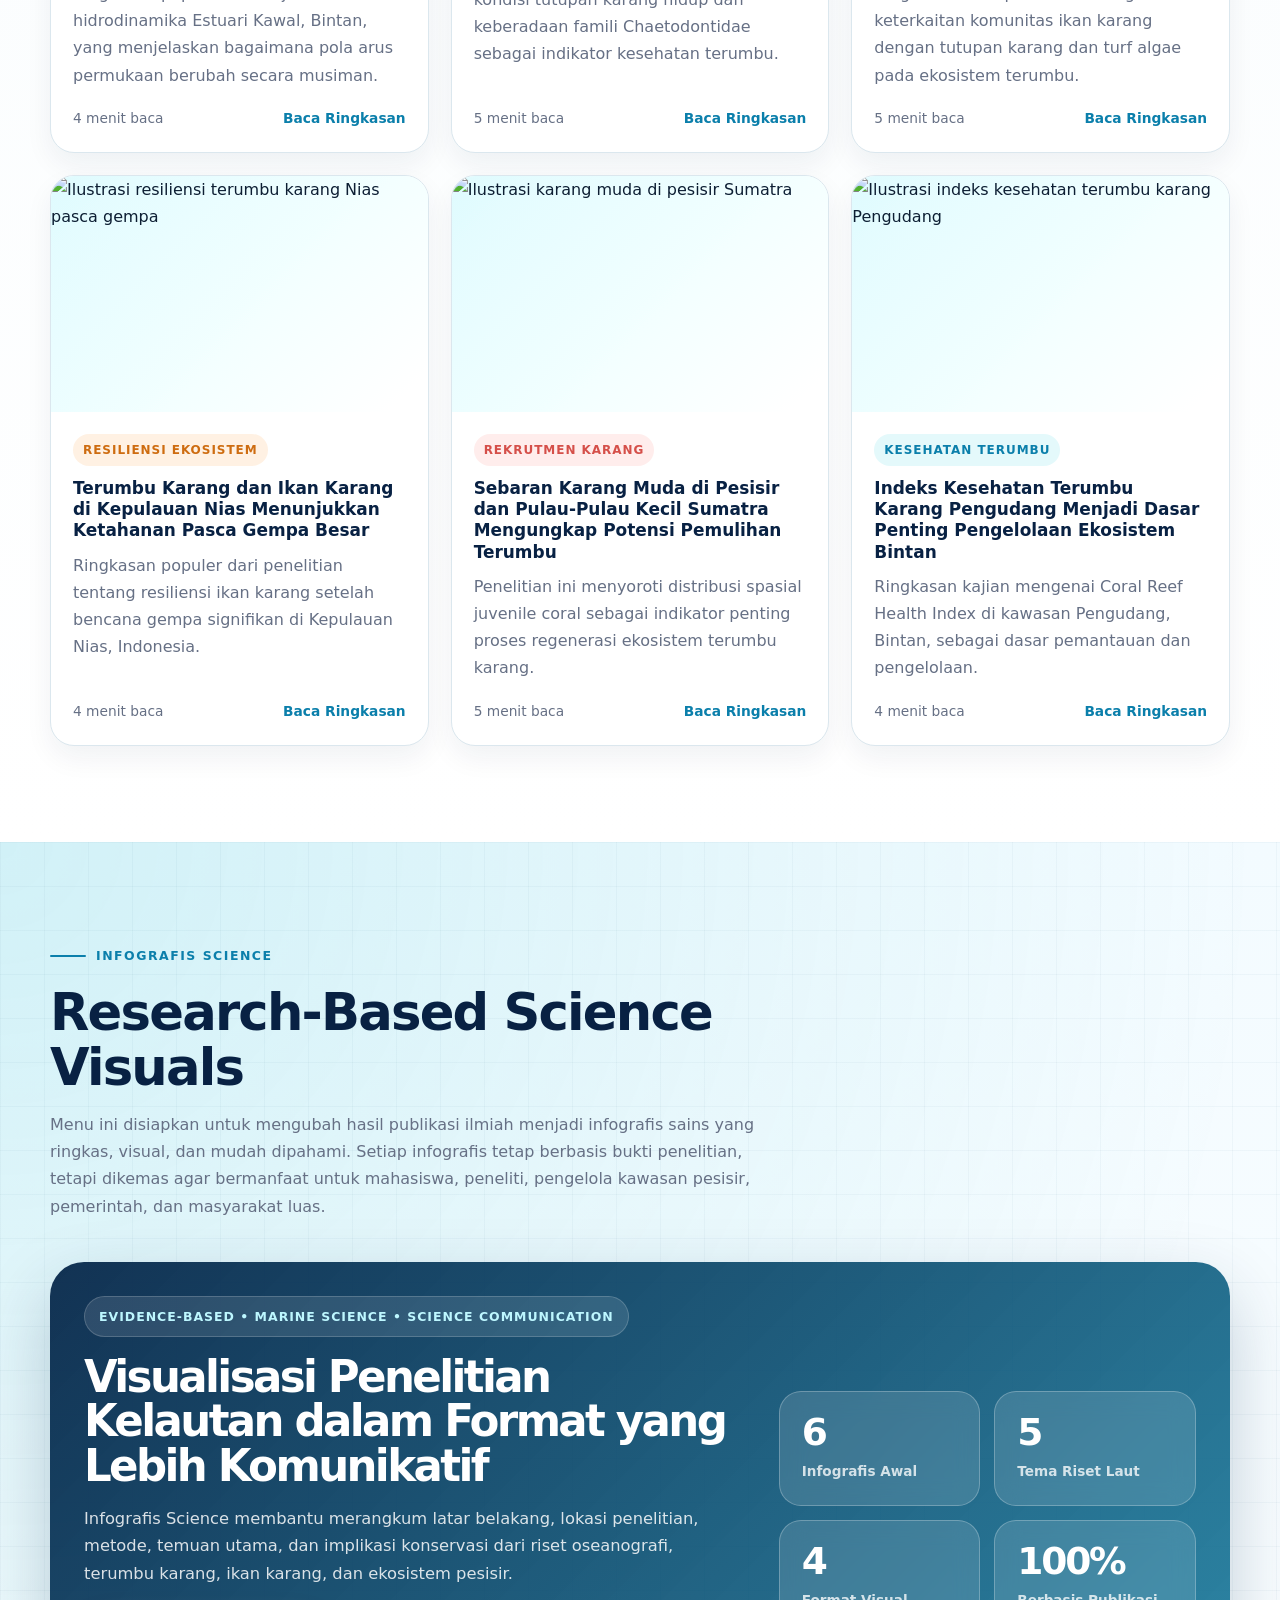
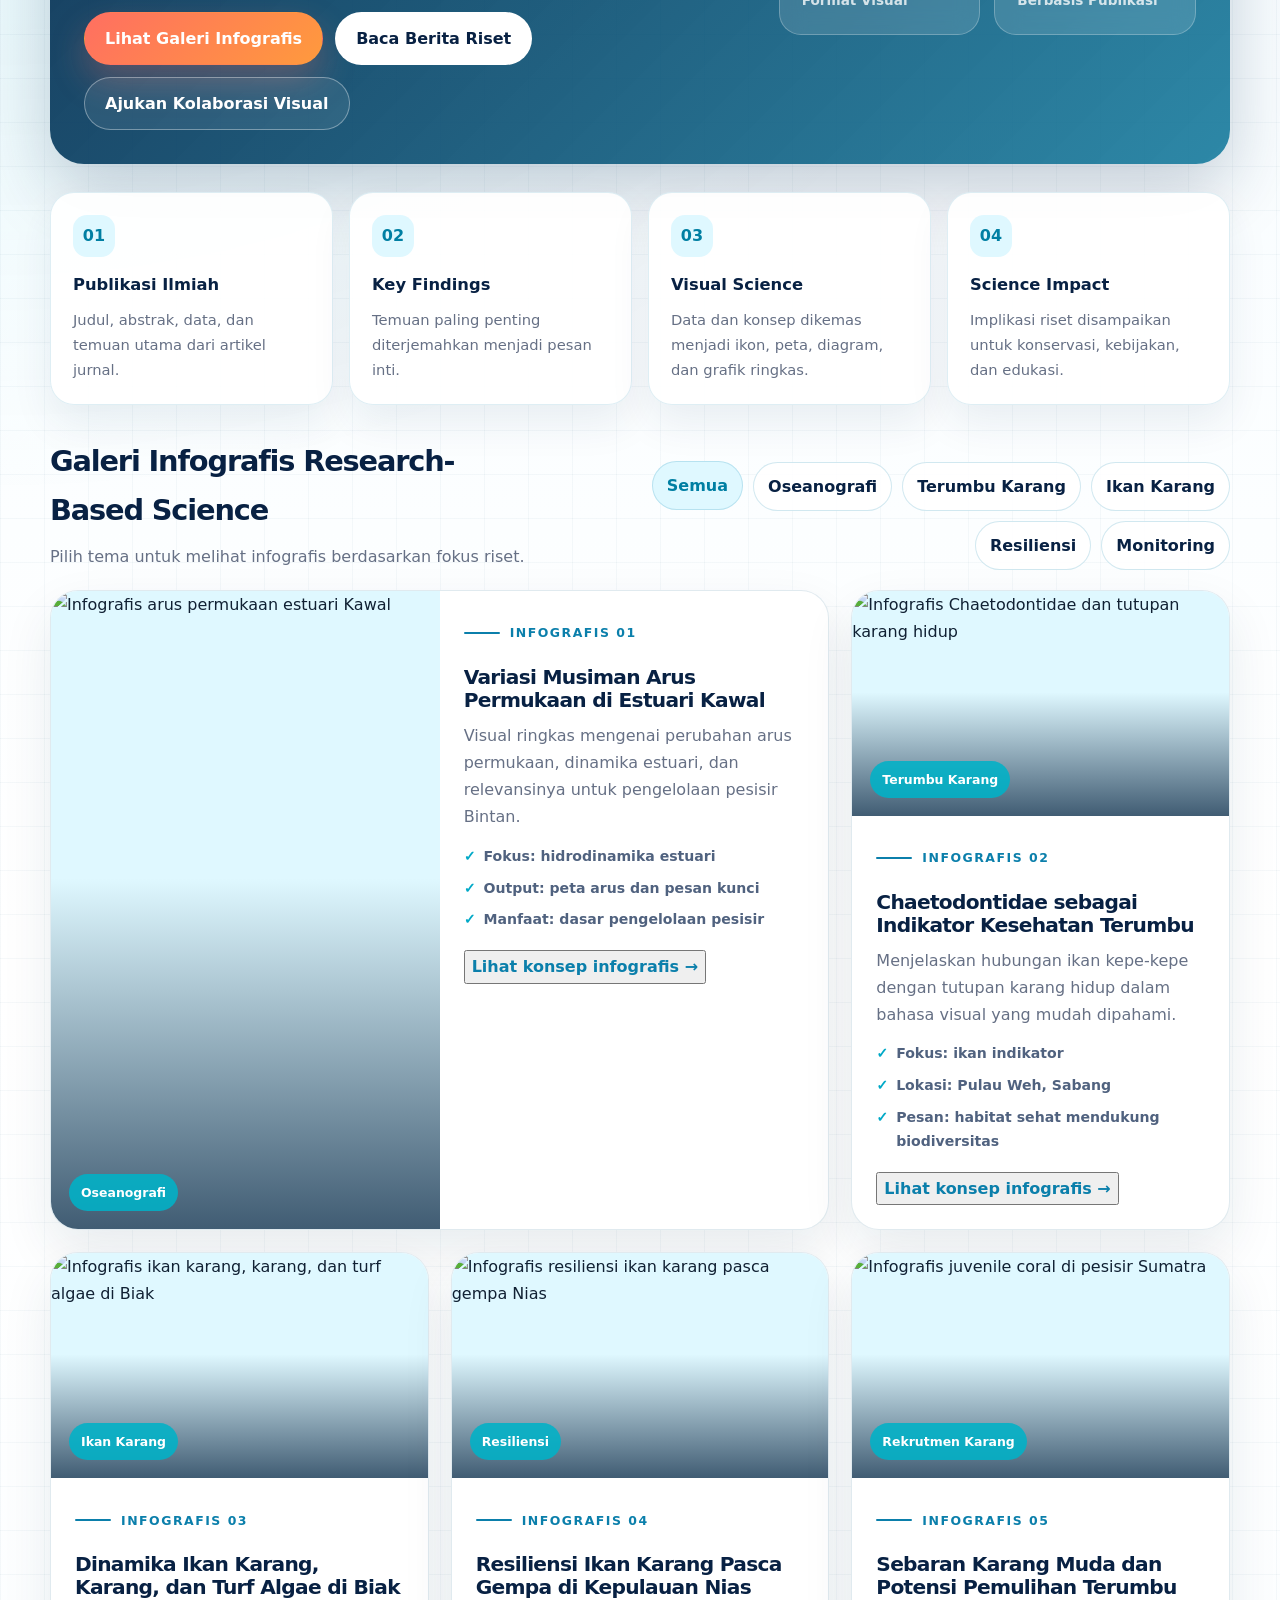
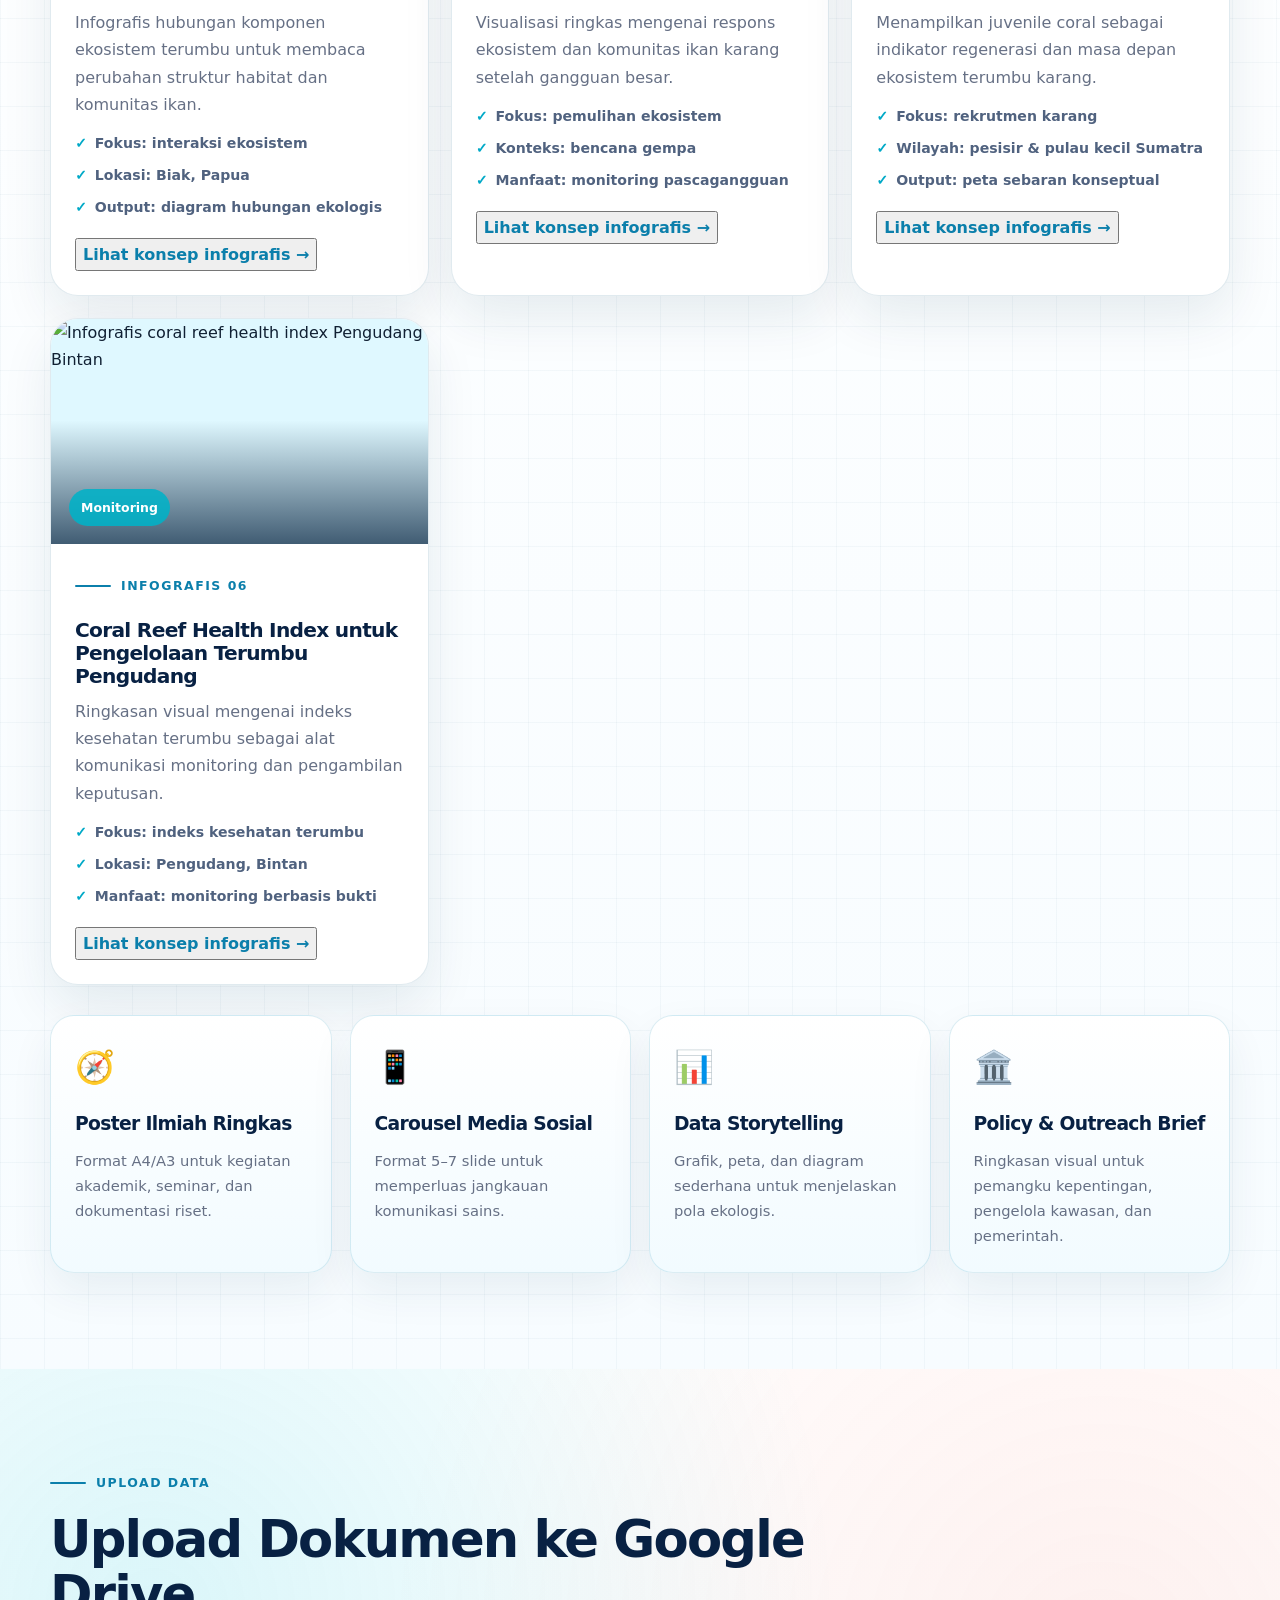
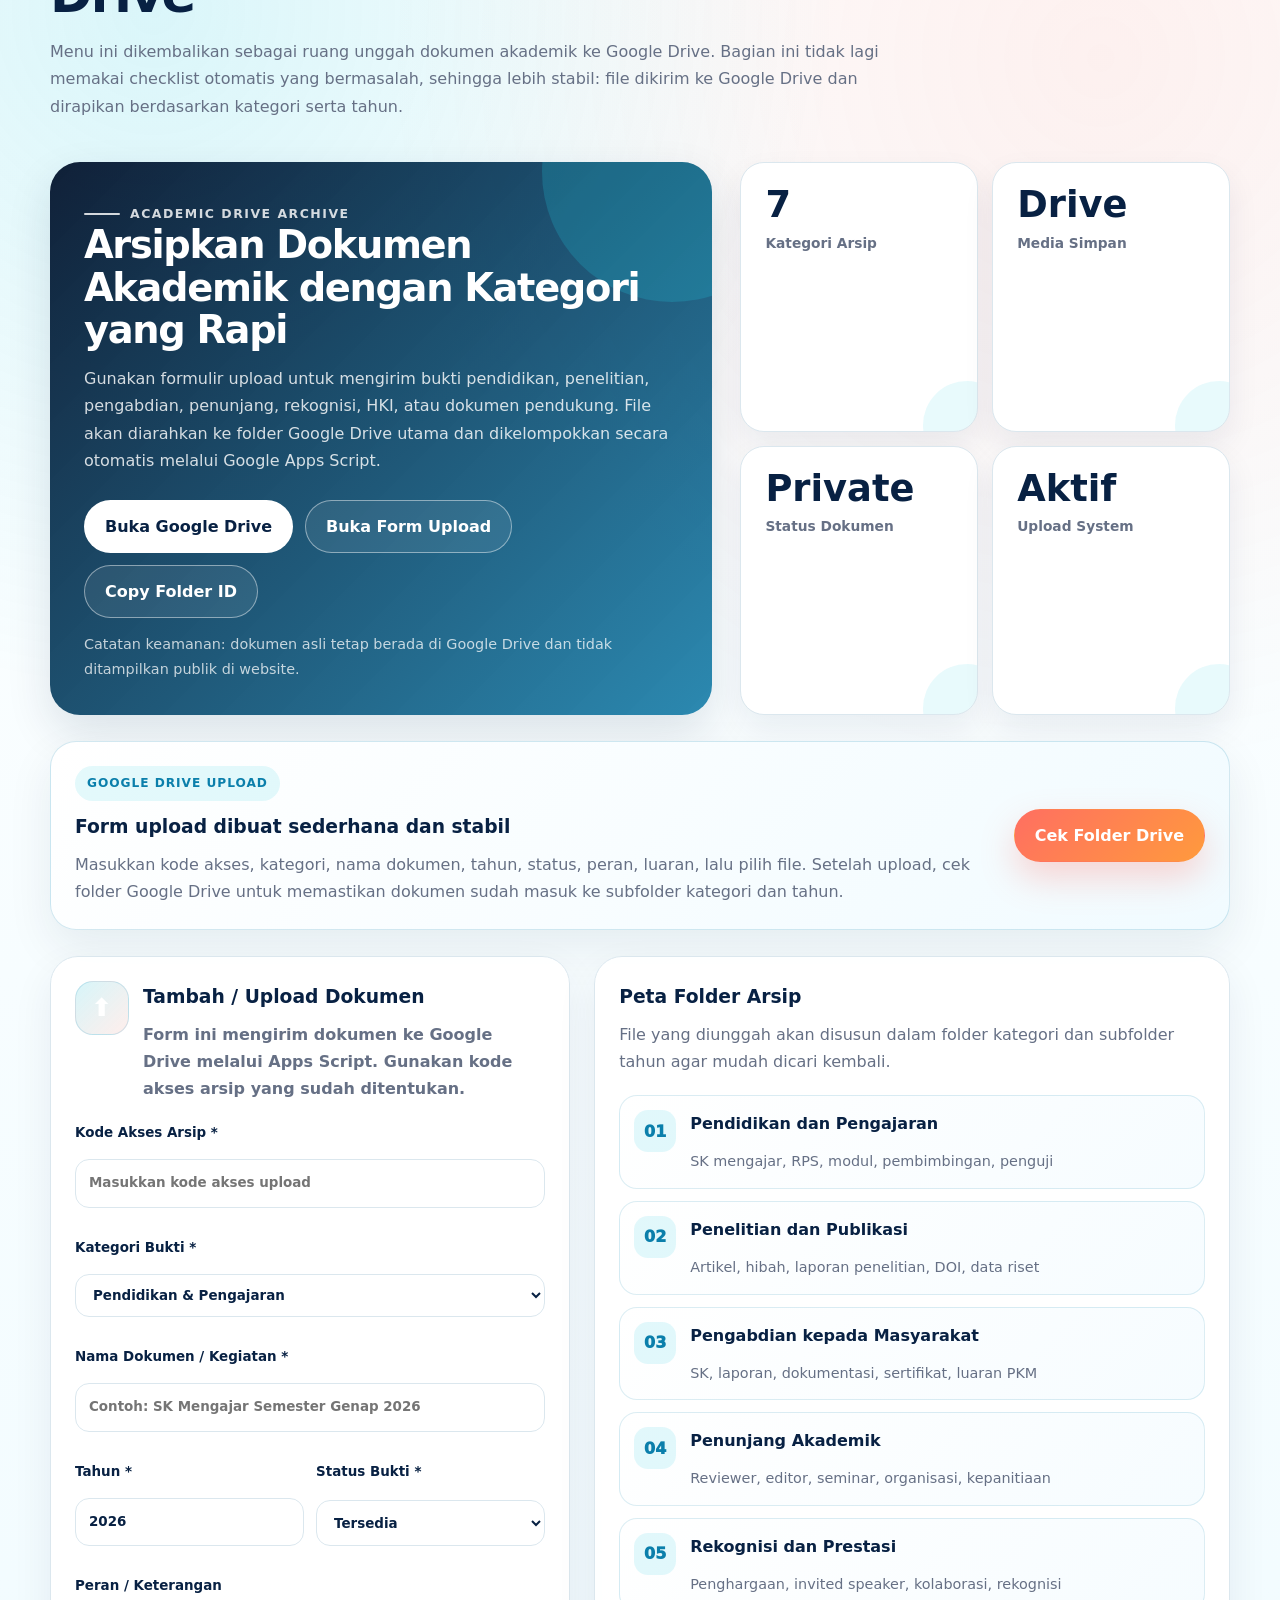
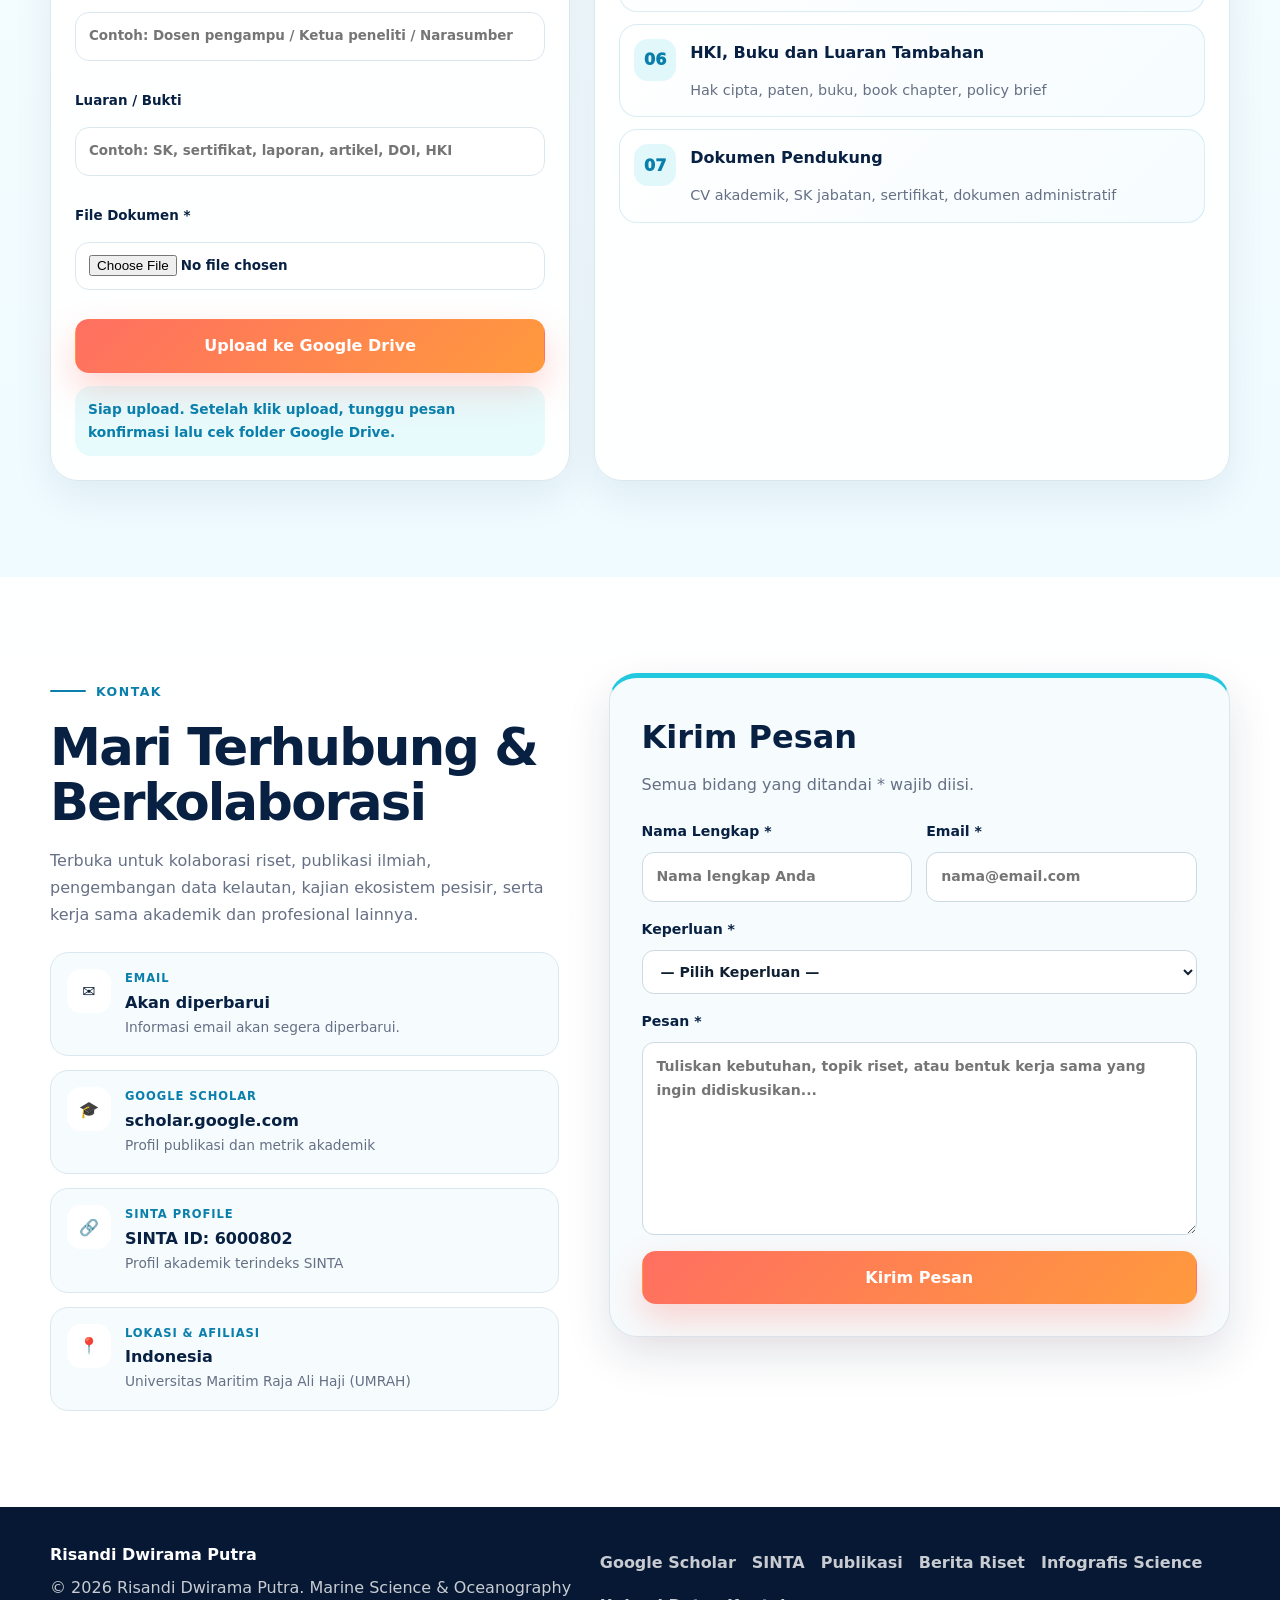
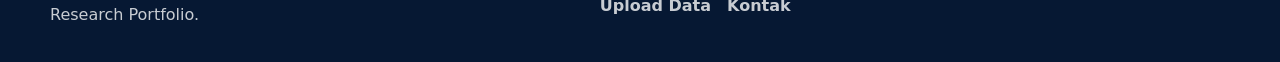
==== commit c1149f4e: "Add files via upload" ====
--- a/index.html
+++ b/index.html
@@ -12,10 +12,10 @@
   <meta property="og:type" content="website" />
   <meta property="og:image" content="assets/images/hero-marine-science.svg" />
   <link rel="icon" href="assets/images/favicon.svg" type="image/svg+xml" />
-  <link rel="stylesheet" href="styles.css?v=10" />
+  <link rel="stylesheet" href="styles.css?v=12" />
 </head>
 <body>
-  <!-- V10 Infografis Science Fixed: menu Portofolio Kinerja sudah dihapus -->
+  <!-- V12: Infografis Science dipertahankan + menu Upload Data ke Google Drive dikembalikan -->
   <a href="#main" class="skip-link">Lewati ke konten utama</a>
 
   <header class="site-header" id="top">
@@ -45,6 +45,7 @@
           <li><a href="#publikasi">Publikasi</a></li>
           <li><a href="#berita-riset">Berita Riset</a></li>
           <li><a href="#infografis-science">Infografis Science</a></li>
+          <li><a href="#upload-drive">Upload Data</a></li>
           <li><a href="#kontak">Kontak</a></li>
         </ul>
       </div>
@@ -247,30 +248,44 @@
 
 
 
-    <section id="infografis-science" class="section science-infographic-section infographic-16x6-section">
+    <section id="infografis-science" class="section science-infographic-section">
       <div class="container">
         <div class="section-heading reveal">
           <p class="eyebrow dark">Infografis Science</p>
-          <h2>Research-Based Science Infographics</h2>
-          <p>Galeri ini disiapkan untuk menampilkan infografis berbasis penelitian dalam format yang lebih bersih, akademik, dan informatif. Setiap item hanya memuat gambar infografis landscape 16:6, judul, author, dan abstract agar fokus pembaca langsung tertuju pada pesan ilmiah utama.</p>
-        </div>
-
-        <div class="infographic-note-card reveal">
-          <div>
-            <span class="science-badge light">Format Visual Utama</span>
-            <h3>Rasio Infografis: 16:6 Landscape</h3>
-            <p>Siapkan file gambar infografis dengan rasio 16:6, misalnya 1600×600 px atau 2400×900 px. Untuk mengganti gambar, cukup upload file baru dengan nama yang sama ke folder <strong>assets/images/</strong>.</p>
-          </div>
-          <div class="infographic-format-specs">
-            <span>16:6</span>
-            <small>Landscape scientific infographic</small>
-          </div>
+          <h2>Research-Based Science Visuals</h2>
+          <p>Menu ini disiapkan untuk mengubah hasil publikasi ilmiah menjadi infografis sains yang ringkas, visual, dan mudah dipahami. Setiap infografis tetap berbasis bukti penelitian, tetapi dikemas agar bermanfaat untuk mahasiswa, peneliti, pengelola kawasan pesisir, pemerintah, dan masyarakat luas.</p>
+        </div>
+
+        <div class="science-hero-card reveal">
+          <div class="science-hero-copy">
+            <span class="science-badge">Evidence-based • Marine Science • Science Communication</span>
+            <h3>Visualisasi Penelitian Kelautan dalam Format yang Lebih Komunikatif</h3>
+            <p>Infografis Science membantu merangkum latar belakang, lokasi penelitian, metode, temuan utama, dan implikasi konservasi dari riset oseanografi, terumbu karang, ikan karang, dan ekosistem pesisir.</p>
+            <div class="science-actions">
+              <a class="btn btn-primary" href="#infographic-gallery">Lihat Galeri Infografis</a>
+              <a class="btn btn-light" href="#berita-riset">Baca Berita Riset</a>
+              <a class="btn btn-outline" href="#kontak">Ajukan Kolaborasi Visual</a>
+            </div>
+          </div>
+          <div class="science-stat-panel" aria-label="Ringkasan infografis science">
+            <div><strong>6</strong><span>Infografis Awal</span></div>
+            <div><strong>5</strong><span>Tema Riset Laut</span></div>
+            <div><strong>4</strong><span>Format Visual</span></div>
+            <div><strong>100%</strong><span>Berbasis Publikasi</span></div>
+          </div>
+        </div>
+
+        <div class="science-flow reveal" aria-label="Alur pengembangan infografis berbasis riset">
+          <div><span>01</span><strong>Publikasi Ilmiah</strong><p>Judul, abstrak, data, dan temuan utama dari artikel jurnal.</p></div>
+          <div><span>02</span><strong>Key Findings</strong><p>Temuan paling penting diterjemahkan menjadi pesan inti.</p></div>
+          <div><span>03</span><strong>Visual Science</strong><p>Data dan konsep dikemas menjadi ikon, peta, diagram, dan grafik ringkas.</p></div>
+          <div><span>04</span><strong>Science Impact</strong><p>Implikasi riset disampaikan untuk konservasi, kebijakan, dan edukasi.</p></div>
         </div>
 
         <div id="infographic-gallery" class="infographic-toolbar reveal">
           <div>
-            <h3>Galeri Infografis Penelitian</h3>
-            <p>Setiap kartu memuat judul, author, abstract singkat, dan gambar infografis yang dapat diganti sesuai desain final.</p>
+            <h3>Galeri Infografis Research-Based Science</h3>
+            <p>Pilih tema untuk melihat infografis berdasarkan fokus riset.</p>
           </div>
           <div class="science-filter-bar" aria-label="Filter kategori infografis">
             <button class="science-filter active" type="button" data-science-filter="all">Semua</button>
@@ -282,66 +297,191 @@
           </div>
         </div>
 
-        <div class="infographic-grid infographic-clean-grid">
-          <article class="infographic-card clean-infographic-card reveal" data-science-category="oseanografi">
-            <figure class="infographic-landscape"><img src="assets/images/infographic-01.jpg" alt="Infografis variasi musiman arus permukaan di Estuari Kawal"></figure>
-            <div class="infographic-content clean-infographic-content">
-              <span class="category">Oseanografi</span>
-              <h3>Variasi Musiman Arus Permukaan di Estuari Kawal, Pulau Bintan</h3>
-              <p class="author-line"><strong>Author:</strong> Risandi Dwirama Putra et al.</p>
-              <p class="abstract-line"><strong>Abstract:</strong> Infografis ini merangkum kajian hidrodinamika Estuari Kawal dengan menekankan variasi musiman arus permukaan dan relevansinya bagi pemahaman dinamika perairan pesisir serta pengelolaan ekosistem laut dangkal.</p>
-            </div>
-          </article>
-
-          <article class="infographic-card clean-infographic-card reveal" data-science-category="karang ikan monitoring">
-            <figure class="infographic-landscape"><img src="assets/images/infographic-02.jpg" alt="Infografis Chaetodontidae dan tutupan karang hidup di Pulau Weh"></figure>
-            <div class="infographic-content clean-infographic-content">
-              <span class="category coral">Terumbu Karang</span>
-              <h3>Keanekaragaman dan Kelimpahan Famili Chaetodontidae serta Hubungannya dengan Tutupan Karang Hidup di Pulau Weh</h3>
-              <p class="author-line"><strong>Author:</strong> Risandi Dwirama Putra et al.</p>
-              <p class="abstract-line"><strong>Abstract:</strong> Infografis ini menyajikan hubungan antara kondisi tutupan karang hidup dan keberadaan ikan kepe-kepe sebagai indikator ekologis untuk membaca kesehatan ekosistem terumbu karang secara lebih komunikatif.</p>
-            </div>
-          </article>
-
-          <article class="infographic-card clean-infographic-card reveal" data-science-category="karang ikan">
-            <figure class="infographic-landscape"><img src="assets/images/infographic-03.jpg" alt="Infografis hubungan ikan karang, karang, dan turf algae di Biak"></figure>
-            <div class="infographic-content clean-infographic-content">
-              <span class="category">Ikan Karang</span>
-              <h3>The Relationship Between Reef Fish and Coverage of Coral and Turf Algae in Coral Reef Ecosystems of Biak Island, Papua</h3>
-              <p class="author-line"><strong>Author:</strong> Risandi Dwirama Putra et al.</p>
-              <p class="abstract-line"><strong>Abstract:</strong> Infografis ini memvisualisasikan keterkaitan komunitas ikan karang dengan tutupan karang dan turf algae untuk menjelaskan dinamika habitat, biodiversitas, dan perubahan struktur ekosistem terumbu karang.</p>
-            </div>
-          </article>
-
-          <article class="infographic-card clean-infographic-card reveal" data-science-category="karang ikan resiliensi">
-            <figure class="infographic-landscape"><img src="assets/images/infographic-04.jpg" alt="Infografis resiliensi ikan karang pasca gempa Nias"></figure>
-            <div class="infographic-content clean-infographic-content">
-              <span class="category orange">Resiliensi</span>
-              <h3>Reef Fish Resilience Following a Significant Earthquake Disaster in the Nias Islands, Indonesia</h3>
-              <p class="author-line"><strong>Author:</strong> Risandi Dwirama Putra et al.</p>
-              <p class="abstract-line"><strong>Abstract:</strong> Infografis ini merangkum respon komunitas ikan karang dan ekosistem terumbu setelah gangguan besar, dengan fokus pada resiliensi ekosistem dan pentingnya pemantauan pascabencana.</p>
-            </div>
-          </article>
-
-          <article class="infographic-card clean-infographic-card reveal" data-science-category="karang monitoring">
-            <figure class="infographic-landscape"><img src="assets/images/infographic-05.jpg" alt="Infografis spatial distribution juvenile corals Sumatra"></figure>
-            <div class="infographic-content clean-infographic-content">
-              <span class="category coral">Rekrutmen Karang</span>
-              <h3>Spatial Distribution of Juvenile Corals in the Coastal and Small Islands of Sumatra, Indonesia</h3>
-              <p class="author-line"><strong>Author:</strong> Risandi Dwirama Putra et al.</p>
-              <p class="abstract-line"><strong>Abstract:</strong> Infografis ini menyederhanakan temuan tentang sebaran karang muda sebagai indikator regenerasi terumbu dan potensi pemulihan ekosistem di wilayah pesisir serta pulau-pulau kecil Sumatra.</p>
-            </div>
-          </article>
-
-          <article class="infographic-card clean-infographic-card reveal" data-science-category="karang monitoring">
-            <figure class="infographic-landscape"><img src="assets/images/infographic-06.jpg" alt="Infografis Coral Reef Health Index Pengudang Bintan"></figure>
-            <div class="infographic-content clean-infographic-content">
-              <span class="category">Monitoring</span>
-              <h3>Coral Reef Health Index of Pengudang Coral Reef Area, Bintan Island</h3>
-              <p class="author-line"><strong>Author:</strong> Risandi Dwirama Putra et al.</p>
-              <p class="abstract-line"><strong>Abstract:</strong> Infografis ini menampilkan indeks kesehatan terumbu karang sebagai dasar komunikasi ilmiah untuk pemantauan, edukasi, dan pengambilan keputusan pengelolaan ekosistem pesisir.</p>
-            </div>
-          </article>
+        <div class="infographic-grid">
+          <article class="infographic-card reveal featured" data-science-category="oseanografi" data-infographic="0">
+            <div class="infographic-thumb"><img src="https://images.unsplash.com/photo-1500530855697-b586d89ba3ee?auto=format&fit=crop&w=1200&q=80" alt="Infografis arus permukaan estuari Kawal"><span>Oseanografi</span></div>
+            <div class="infographic-content">
+              <p class="eyebrow dark">Infografis 01</p>
+              <h3>Variasi Musiman Arus Permukaan di Estuari Kawal</h3>
+              <p>Visual ringkas mengenai perubahan arus permukaan, dinamika estuari, dan relevansinya untuk pengelolaan pesisir Bintan.</p>
+              <ul class="finding-list"><li>Fokus: hidrodinamika estuari</li><li>Output: peta arus dan pesan kunci</li><li>Manfaat: dasar pengelolaan pesisir</li></ul>
+              <button class="text-link" type="button">Lihat konsep infografis →</button>
+            </div>
+          </article>
+
+          <article class="infographic-card reveal" data-science-category="karang ikan monitoring" data-infographic="1">
+            <div class="infographic-thumb"><img src="https://images.unsplash.com/photo-1546026423-cc4642628d2b?auto=format&fit=crop&w=1200&q=80" alt="Infografis Chaetodontidae dan tutupan karang hidup"><span>Terumbu Karang</span></div>
+            <div class="infographic-content">
+              <p class="eyebrow dark">Infografis 02</p>
+              <h3>Chaetodontidae sebagai Indikator Kesehatan Terumbu</h3>
+              <p>Menjelaskan hubungan ikan kepe-kepe dengan tutupan karang hidup dalam bahasa visual yang mudah dipahami.</p>
+              <ul class="finding-list"><li>Fokus: ikan indikator</li><li>Lokasi: Pulau Weh, Sabang</li><li>Pesan: habitat sehat mendukung biodiversitas</li></ul>
+              <button class="text-link" type="button">Lihat konsep infografis →</button>
+            </div>
+          </article>
+
+          <article class="infographic-card reveal" data-science-category="karang ikan" data-infographic="2">
+            <div class="infographic-thumb"><img src="https://images.unsplash.com/photo-1518837695005-2083093ee35b?auto=format&fit=crop&w=1200&q=80" alt="Infografis ikan karang, karang, dan turf algae di Biak"><span>Ikan Karang</span></div>
+            <div class="infographic-content">
+              <p class="eyebrow dark">Infografis 03</p>
+              <h3>Dinamika Ikan Karang, Karang, dan Turf Algae di Biak</h3>
+              <p>Infografis hubungan komponen ekosistem terumbu untuk membaca perubahan struktur habitat dan komunitas ikan.</p>
+              <ul class="finding-list"><li>Fokus: interaksi ekosistem</li><li>Lokasi: Biak, Papua</li><li>Output: diagram hubungan ekologis</li></ul>
+              <button class="text-link" type="button">Lihat konsep infografis →</button>
+            </div>
+          </article>
+
+          <article class="infographic-card reveal" data-science-category="karang ikan resiliensi" data-infographic="3">
+            <div class="infographic-thumb"><img src="https://images.unsplash.com/photo-1507525428034-b723cf961d3e?auto=format&fit=crop&w=1200&q=80" alt="Infografis resiliensi ikan karang pasca gempa Nias"><span>Resiliensi</span></div>
+            <div class="infographic-content">
+              <p class="eyebrow dark">Infografis 04</p>
+              <h3>Resiliensi Ikan Karang Pasca Gempa di Kepulauan Nias</h3>
+              <p>Visualisasi ringkas mengenai respons ekosistem dan komunitas ikan karang setelah gangguan besar.</p>
+              <ul class="finding-list"><li>Fokus: pemulihan ekosistem</li><li>Konteks: bencana gempa</li><li>Manfaat: monitoring pascagangguan</li></ul>
+              <button class="text-link" type="button">Lihat konsep infografis →</button>
+            </div>
+          </article>
+
+          <article class="infographic-card reveal" data-science-category="karang monitoring" data-infographic="4">
+            <div class="infographic-thumb"><img src="https://images.unsplash.com/photo-1559827260-dc66d52bef19?auto=format&fit=crop&w=1200&q=80" alt="Infografis juvenile coral di pesisir Sumatra"><span>Rekrutmen Karang</span></div>
+            <div class="infographic-content">
+              <p class="eyebrow dark">Infografis 05</p>
+              <h3>Sebaran Karang Muda dan Potensi Pemulihan Terumbu</h3>
+              <p>Menampilkan juvenile coral sebagai indikator regenerasi dan masa depan ekosistem terumbu karang.</p>
+              <ul class="finding-list"><li>Fokus: rekrutmen karang</li><li>Wilayah: pesisir & pulau kecil Sumatra</li><li>Output: peta sebaran konseptual</li></ul>
+              <button class="text-link" type="button">Lihat konsep infografis →</button>
+            </div>
+          </article>
+
+          <article class="infographic-card reveal" data-science-category="karang monitoring" data-infographic="5">
+            <div class="infographic-thumb"><img src="https://images.unsplash.com/photo-1605460375648-278bcbd579a6?auto=format&fit=crop&w=1200&q=80" alt="Infografis coral reef health index Pengudang Bintan"><span>Monitoring</span></div>
+            <div class="infographic-content">
+              <p class="eyebrow dark">Infografis 06</p>
+              <h3>Coral Reef Health Index untuk Pengelolaan Terumbu Pengudang</h3>
+              <p>Ringkasan visual mengenai indeks kesehatan terumbu sebagai alat komunikasi monitoring dan pengambilan keputusan.</p>
+              <ul class="finding-list"><li>Fokus: indeks kesehatan terumbu</li><li>Lokasi: Pengudang, Bintan</li><li>Manfaat: monitoring berbasis bukti</li></ul>
+              <button class="text-link" type="button">Lihat konsep infografis →</button>
+            </div>
+          </article>
+        </div>
+
+        <div class="science-format-grid reveal">
+          <div class="format-card"><span>🧭</span><h3>Poster Ilmiah Ringkas</h3><p>Format A4/A3 untuk kegiatan akademik, seminar, dan dokumentasi riset.</p></div>
+          <div class="format-card"><span>📱</span><h3>Carousel Media Sosial</h3><p>Format 5–7 slide untuk memperluas jangkauan komunikasi sains.</p></div>
+          <div class="format-card"><span>📊</span><h3>Data Storytelling</h3><p>Grafik, peta, dan diagram sederhana untuk menjelaskan pola ekologis.</p></div>
+          <div class="format-card"><span>🏛️</span><h3>Policy & Outreach Brief</h3><p>Ringkasan visual untuk pemangku kepentingan, pengelola kawasan, dan pemerintah.</p></div>
+        </div>
+      </div>
+    </section>
+
+
+    <section id="upload-drive" class="section portfolio-section portfolio-drive-section upload-drive-section">
+      <div class="container">
+        <div class="section-heading reveal">
+          <p class="eyebrow dark">Upload Data</p>
+          <h2>Upload Dokumen ke Google Drive</h2>
+          <p>Menu ini dikembalikan sebagai ruang unggah dokumen akademik ke Google Drive. Bagian ini tidak lagi memakai checklist otomatis yang bermasalah, sehingga lebih stabil: file dikirim ke Google Drive dan dirapikan berdasarkan kategori serta tahun.</p>
+        </div>
+
+        <div class="portfolio-hero-card drive-hero-card reveal">
+          <div class="portfolio-hero-copy drive-hero-copy">
+            <p class="eyebrow">Academic Drive Archive</p>
+            <h3>Arsipkan Dokumen Akademik dengan Kategori yang Rapi</h3>
+            <p>Gunakan formulir upload untuk mengirim bukti pendidikan, penelitian, pengabdian, penunjang, rekognisi, HKI, atau dokumen pendukung. File akan diarahkan ke folder Google Drive utama dan dikelompokkan secara otomatis melalui Google Apps Script.</p>
+            <div class="portfolio-actions">
+              <a class="btn btn-light" href="https://drive.google.com/drive/folders/1vip7Umt05FHs7W9imowff_joqUNXGAmI?hl=ID" target="_blank" rel="noopener">Buka Google Drive</a>
+              <button class="btn btn-outline" type="button" data-open-upload>Buka Form Upload</button>
+              <button class="btn btn-outline" type="button" data-copy-folder-id>Copy Folder ID</button>
+            </div>
+            <p class="drive-note">Catatan keamanan: dokumen asli tetap berada di Google Drive dan tidak ditampilkan publik di website.</p>
+          </div>
+          <div class="portfolio-scoreboard drive-scoreboard" aria-label="Ringkasan sistem upload dokumen">
+            <div><strong>7</strong><span>Kategori Arsip</span></div>
+            <div><strong>Drive</strong><span>Media Simpan</span></div>
+            <div><strong>Private</strong><span>Status Dokumen</span></div>
+            <div><strong>Aktif</strong><span>Upload System</span></div>
+          </div>
+        </div>
+
+        <div class="drive-setup-card reveal active-drive-card">
+          <div>
+            <span class="setup-badge">Google Drive Upload</span>
+            <h3>Form upload dibuat sederhana dan stabil</h3>
+            <p>Masukkan kode akses, kategori, nama dokumen, tahun, status, peran, luaran, lalu pilih file. Setelah upload, cek folder Google Drive untuk memastikan dokumen sudah masuk ke subfolder kategori dan tahun.</p>
+          </div>
+          <div class="setup-actions">
+            <a class="btn btn-primary" href="https://drive.google.com/drive/folders/1vip7Umt05FHs7W9imowff_joqUNXGAmI?hl=ID" target="_blank" rel="noopener">Cek Folder Drive</a>
+          </div>
+        </div>
+
+        <div class="portfolio-workspace upload-only-workspace">
+          <aside class="upload-panel reveal" id="upload-panel" aria-label="Form upload dokumen ke Google Drive">
+            <div class="panel-head">
+              <span class="panel-icon">⬆️</span>
+              <div>
+                <h3>Tambah / Upload Dokumen</h3>
+                <p>Form ini mengirim dokumen ke Google Drive melalui Apps Script. Gunakan kode akses arsip yang sudah ditentukan.</p>
+              </div>
+            </div>
+
+            <form id="drive-upload-form" class="drive-upload-form">
+              <label>Kode Akses Arsip *
+                <input type="password" name="accessCode" placeholder="Masukkan kode akses upload" required />
+              </label>
+              <label>Kategori Bukti *
+                <select name="category" required>
+                  <option value="pendidikan">Pendidikan & Pengajaran</option>
+                  <option value="penelitian">Penelitian & Publikasi</option>
+                  <option value="pengabdian">Pengabdian kepada Masyarakat</option>
+                  <option value="penunjang">Penunjang Akademik</option>
+                  <option value="rekognisi">Rekognisi & Prestasi</option>
+                  <option value="hki">HKI, Buku & Luaran Tambahan</option>
+                  <option value="pendukung">Dokumen Pendukung</option>
+                </select>
+              </label>
+              <label>Nama Dokumen / Kegiatan *
+                <input type="text" name="documentTitle" placeholder="Contoh: SK Mengajar Semester Genap 2026" required />
+              </label>
+              <div class="form-row compact-row">
+                <label>Tahun *
+                  <input type="number" name="year" min="2000" max="2100" value="2026" required />
+                </label>
+                <label>Status Bukti *
+                  <select name="documentStatus" required>
+                    <option value="Tersedia">Tersedia</option>
+                    <option value="Perlu Verifikasi">Perlu Verifikasi</option>
+                    <option value="Draft">Draft</option>
+                  </select>
+                </label>
+              </div>
+              <label>Peran / Keterangan
+                <input type="text" name="role" placeholder="Contoh: Dosen pengampu / Ketua peneliti / Narasumber" />
+              </label>
+              <label>Luaran / Bukti
+                <input type="text" name="output" placeholder="Contoh: SK, sertifikat, laporan, artikel, DOI, HKI" />
+              </label>
+              <label>File Dokumen *
+                <input type="file" name="evidenceFile" accept=".pdf,.doc,.docx,.xls,.xlsx,.ppt,.pptx,.jpg,.jpeg,.png,.zip" required />
+              </label>
+              <input type="hidden" name="itemKey" value="" />
+              <button class="btn btn-primary full-width" type="submit">Upload ke Google Drive</button>
+              <p class="upload-message" id="upload-message">Siap upload. Setelah klik upload, tunggu pesan konfirmasi lalu cek folder Google Drive.</p>
+            </form>
+          </aside>
+
+          <div class="vault-dashboard reveal upload-guide-card">
+            <h3>Peta Folder Arsip</h3>
+            <p>File yang diunggah akan disusun dalam folder kategori dan subfolder tahun agar mudah dicari kembali.</p>
+            <div class="folder-map-list">
+              <div><span>01</span><strong>Pendidikan dan Pengajaran</strong><em>SK mengajar, RPS, modul, pembimbingan, penguji</em></div>
+              <div><span>02</span><strong>Penelitian dan Publikasi</strong><em>Artikel, hibah, laporan penelitian, DOI, data riset</em></div>
+              <div><span>03</span><strong>Pengabdian kepada Masyarakat</strong><em>SK, laporan, dokumentasi, sertifikat, luaran PKM</em></div>
+              <div><span>04</span><strong>Penunjang Akademik</strong><em>Reviewer, editor, seminar, organisasi, kepanitiaan</em></div>
+              <div><span>05</span><strong>Rekognisi dan Prestasi</strong><em>Penghargaan, invited speaker, kolaborasi, rekognisi</em></div>
+              <div><span>06</span><strong>HKI, Buku dan Luaran Tambahan</strong><em>Hak cipta, paten, buku, book chapter, policy brief</em></div>
+              <div><span>07</span><strong>Dokumen Pendukung</strong><em>CV akademik, SK jabatan, sertifikat, dokumen administratif</em></div>
+            </div>
+          </div>
         </div>
       </div>
     </section>
@@ -377,6 +517,7 @@
               <option>Undangan Akademik</option>
               <option>Berita Riset</option>
               <option>Infografis Science</option>
+              <option>Upload Data / Arsip Drive</option>
               <option>Lainnya</option>
             </select>
           </label>
@@ -399,6 +540,7 @@
         <a href="#publikasi">Publikasi</a>
         <a href="#berita-riset">Berita Riset</a>
         <a href="#infografis-science">Infografis Science</a>
+        <a href="#upload-drive">Upload Data</a>
         <a href="#kontak">Kontak</a>
       </div>
     </div>
@@ -415,6 +557,6 @@
     </div>
   </div>
 
-  <script src="script.js?v=10"></script>
+  <script src="script.js?v=12"></script>
 </body>
 </html>
--- a/styles.css
+++ b/styles.css
@@ -1081,3 +1081,36 @@
     padding: 20px;
   }
 }
+
+
+/* ===== V12: Upload Data ke Google Drive ===== */
+.upload-drive-section .section-heading { max-width: 860px; }
+.upload-only-workspace { grid-template-columns: 0.9fr 1.1fr; }
+.upload-guide-card { min-height: 100%; }
+.folder-map-list { display: grid; gap: 12px; margin-top: 20px; }
+.folder-map-list div {
+  display: grid;
+  grid-template-columns: 42px 1fr;
+  gap: 12px 14px;
+  align-items: start;
+  padding: 14px;
+  border-radius: 18px;
+  border: 1px solid rgba(11,127,171,.14);
+  background: linear-gradient(135deg, #ffffff, #f6fcff);
+}
+.folder-map-list span {
+  grid-row: span 2;
+  width: 42px;
+  height: 42px;
+  border-radius: 14px;
+  display: grid;
+  place-items: center;
+  background: rgba(34,200,221,.13);
+  color: var(--ocean);
+  font-weight: 950;
+}
+.folder-map-list strong { color: var(--navy); }
+.folder-map-list em { color: var(--muted); font-style: normal; font-size: .9rem; }
+@media (max-width: 980px) {
+  .upload-only-workspace { grid-template-columns: 1fr; }
+}
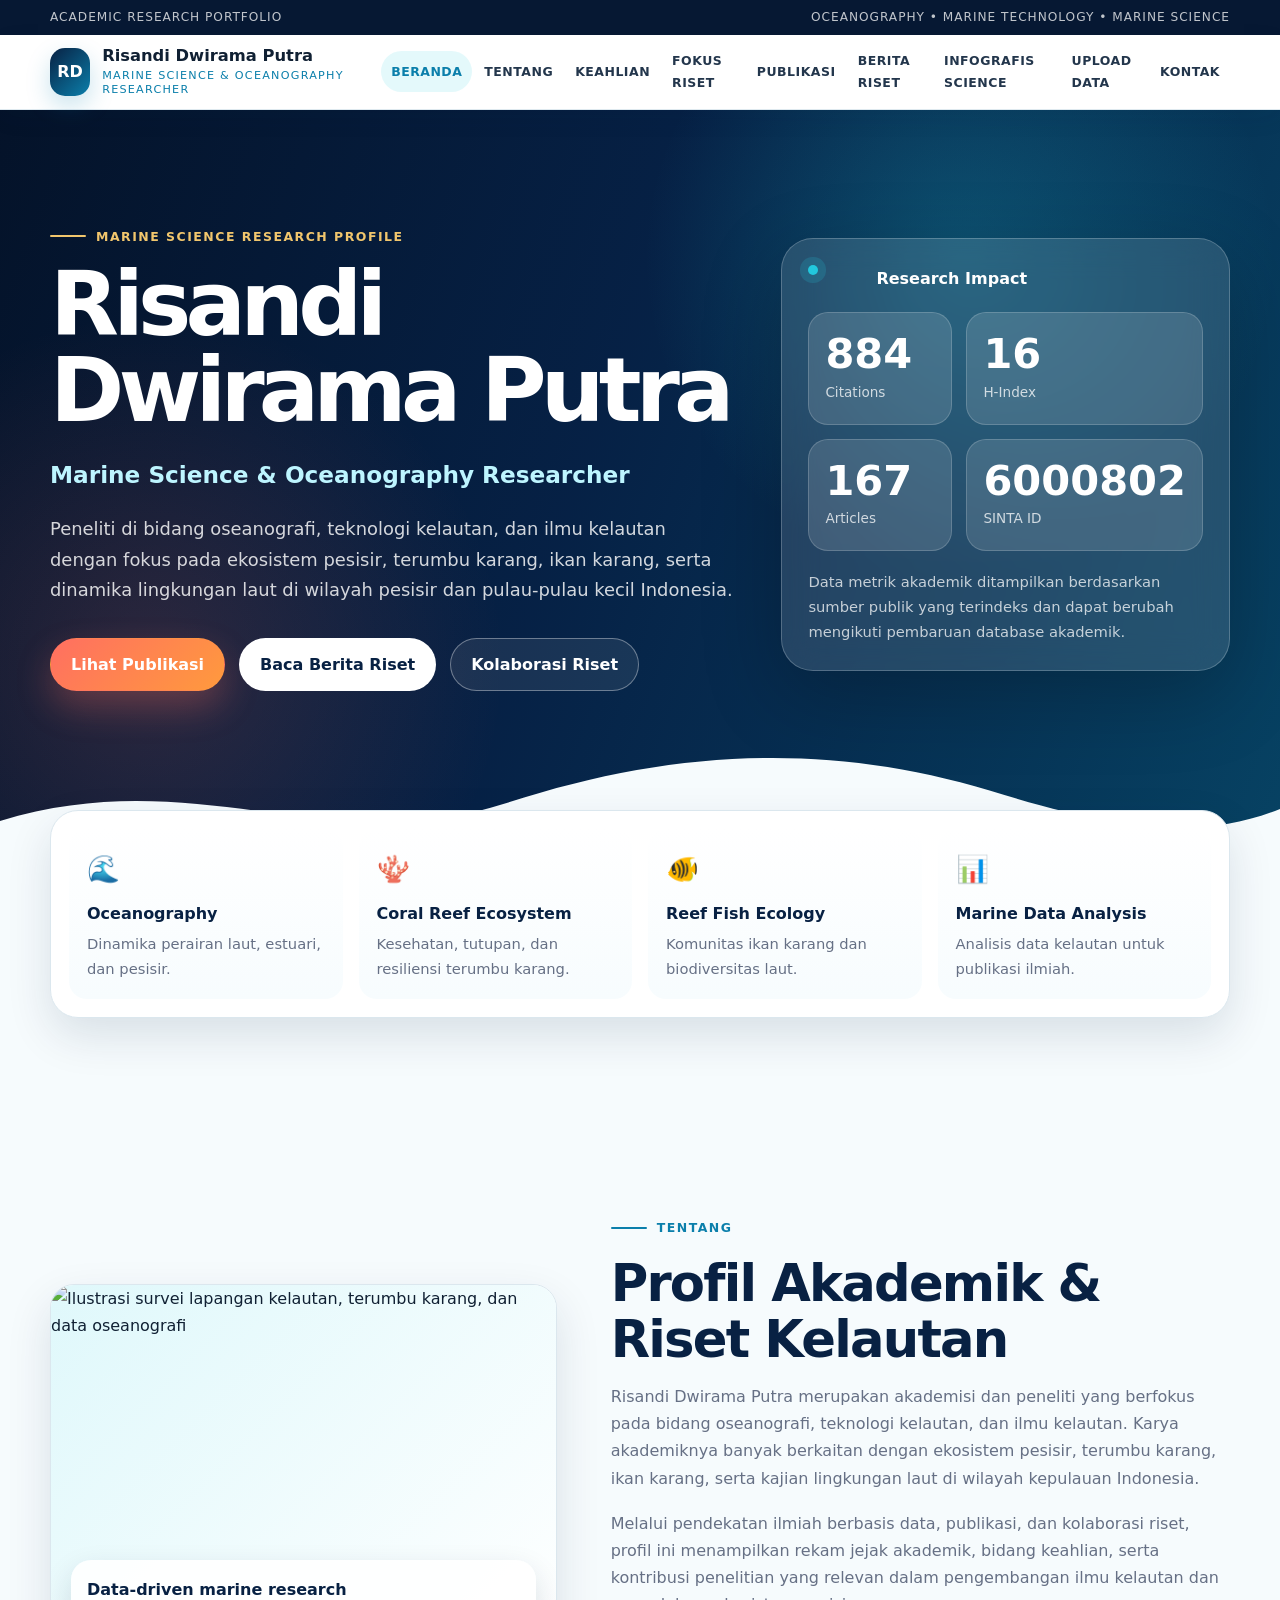
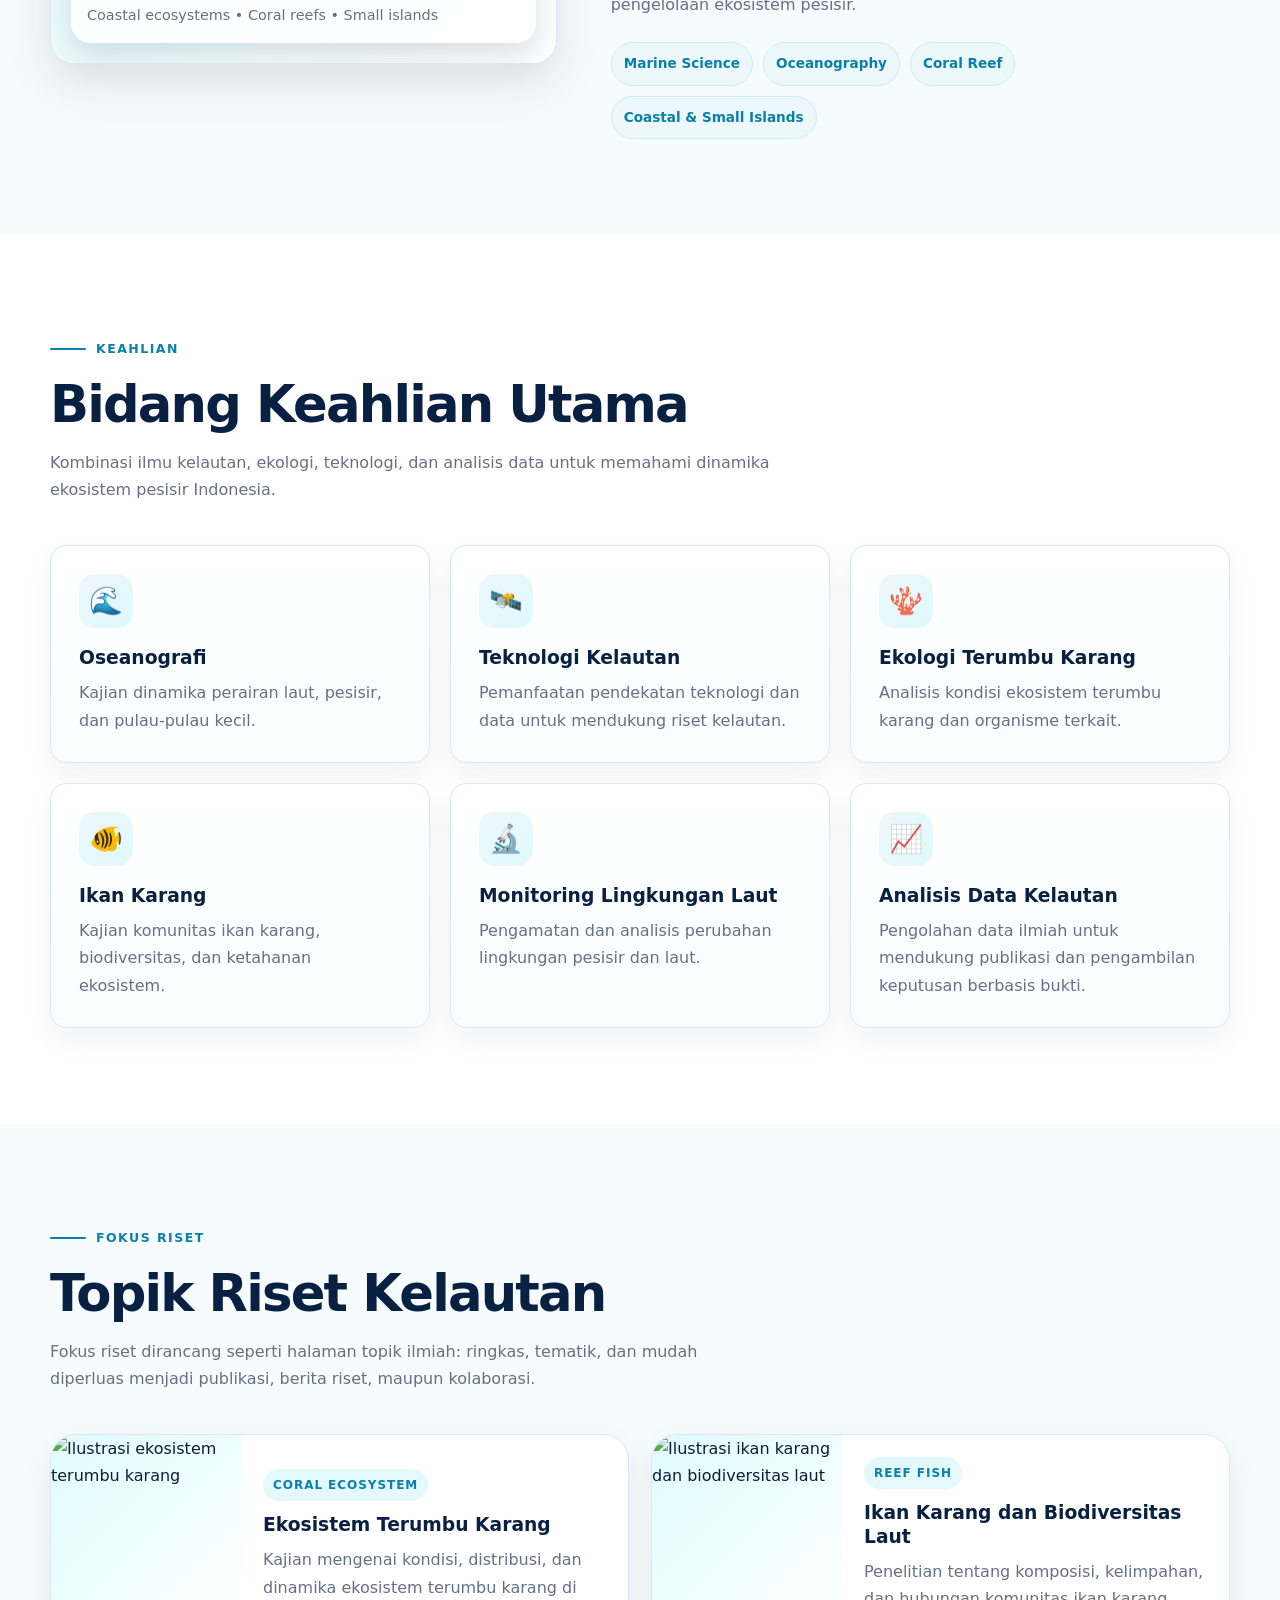
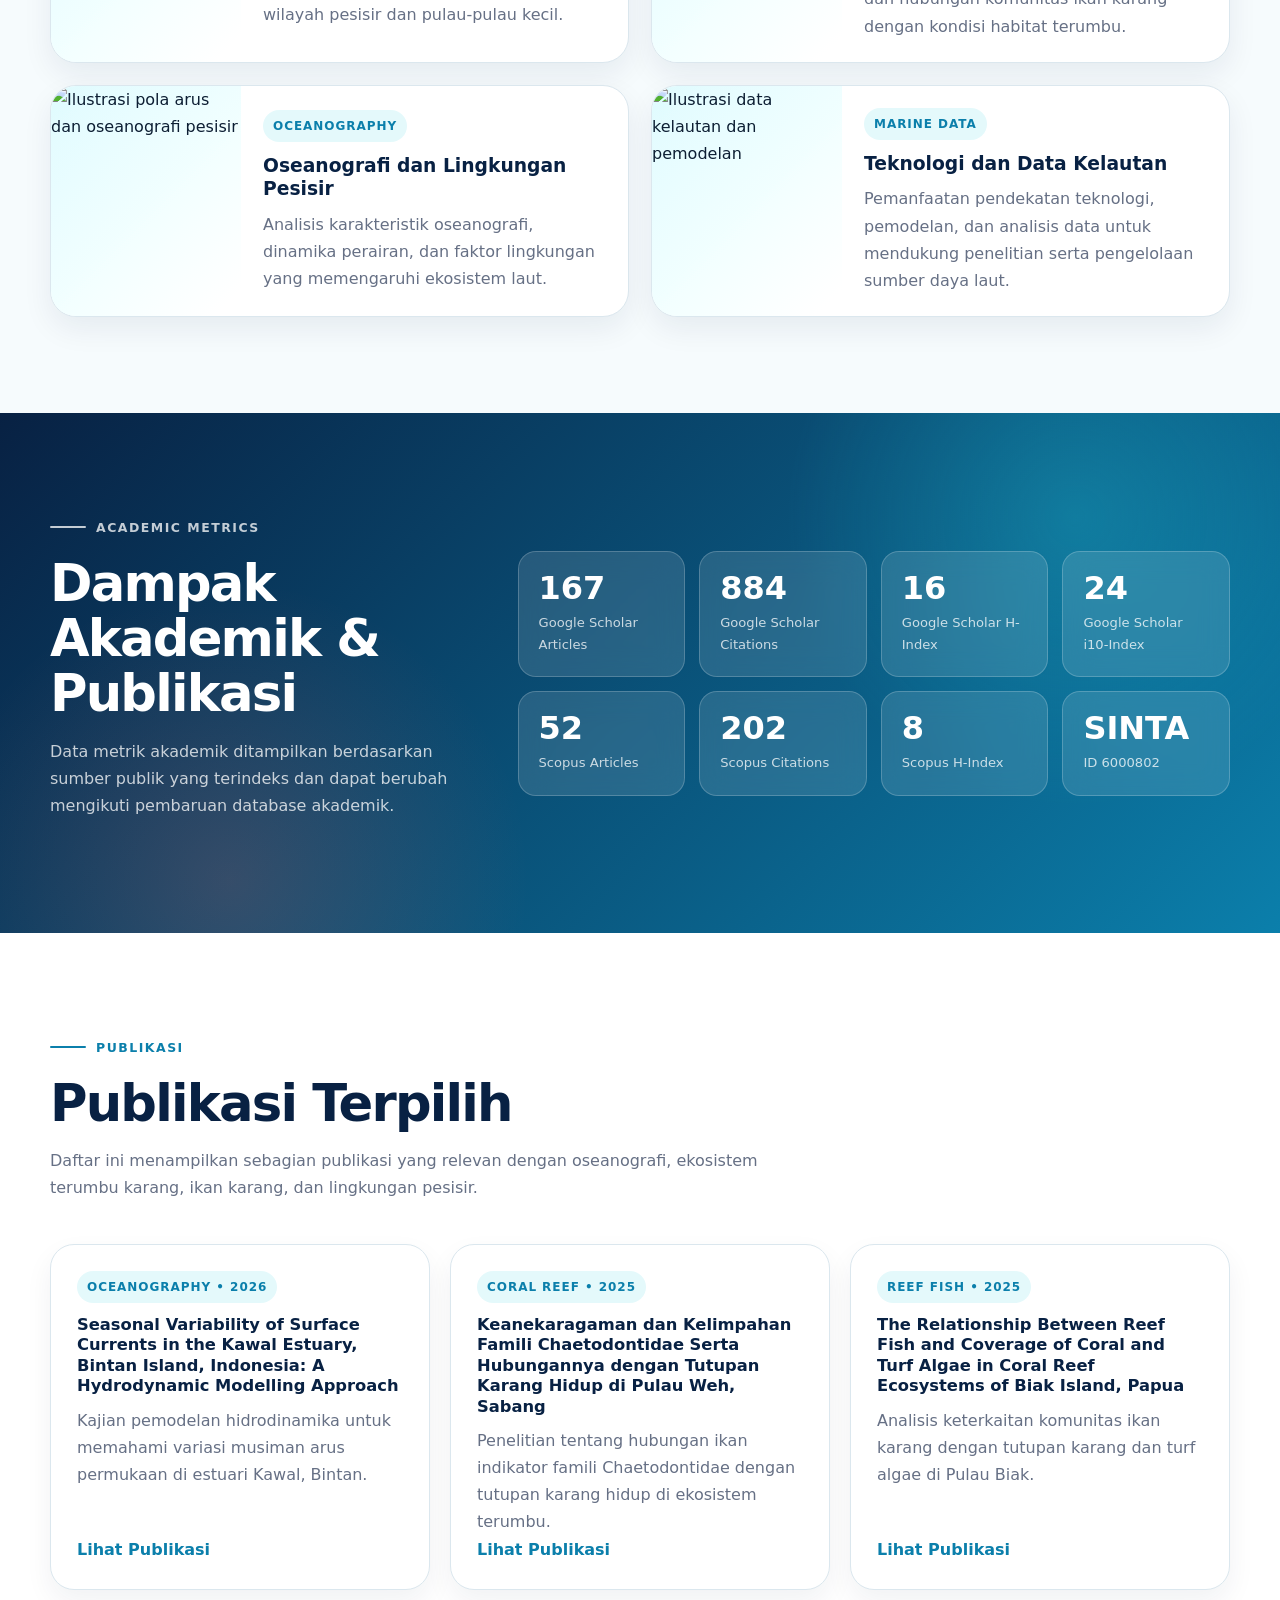
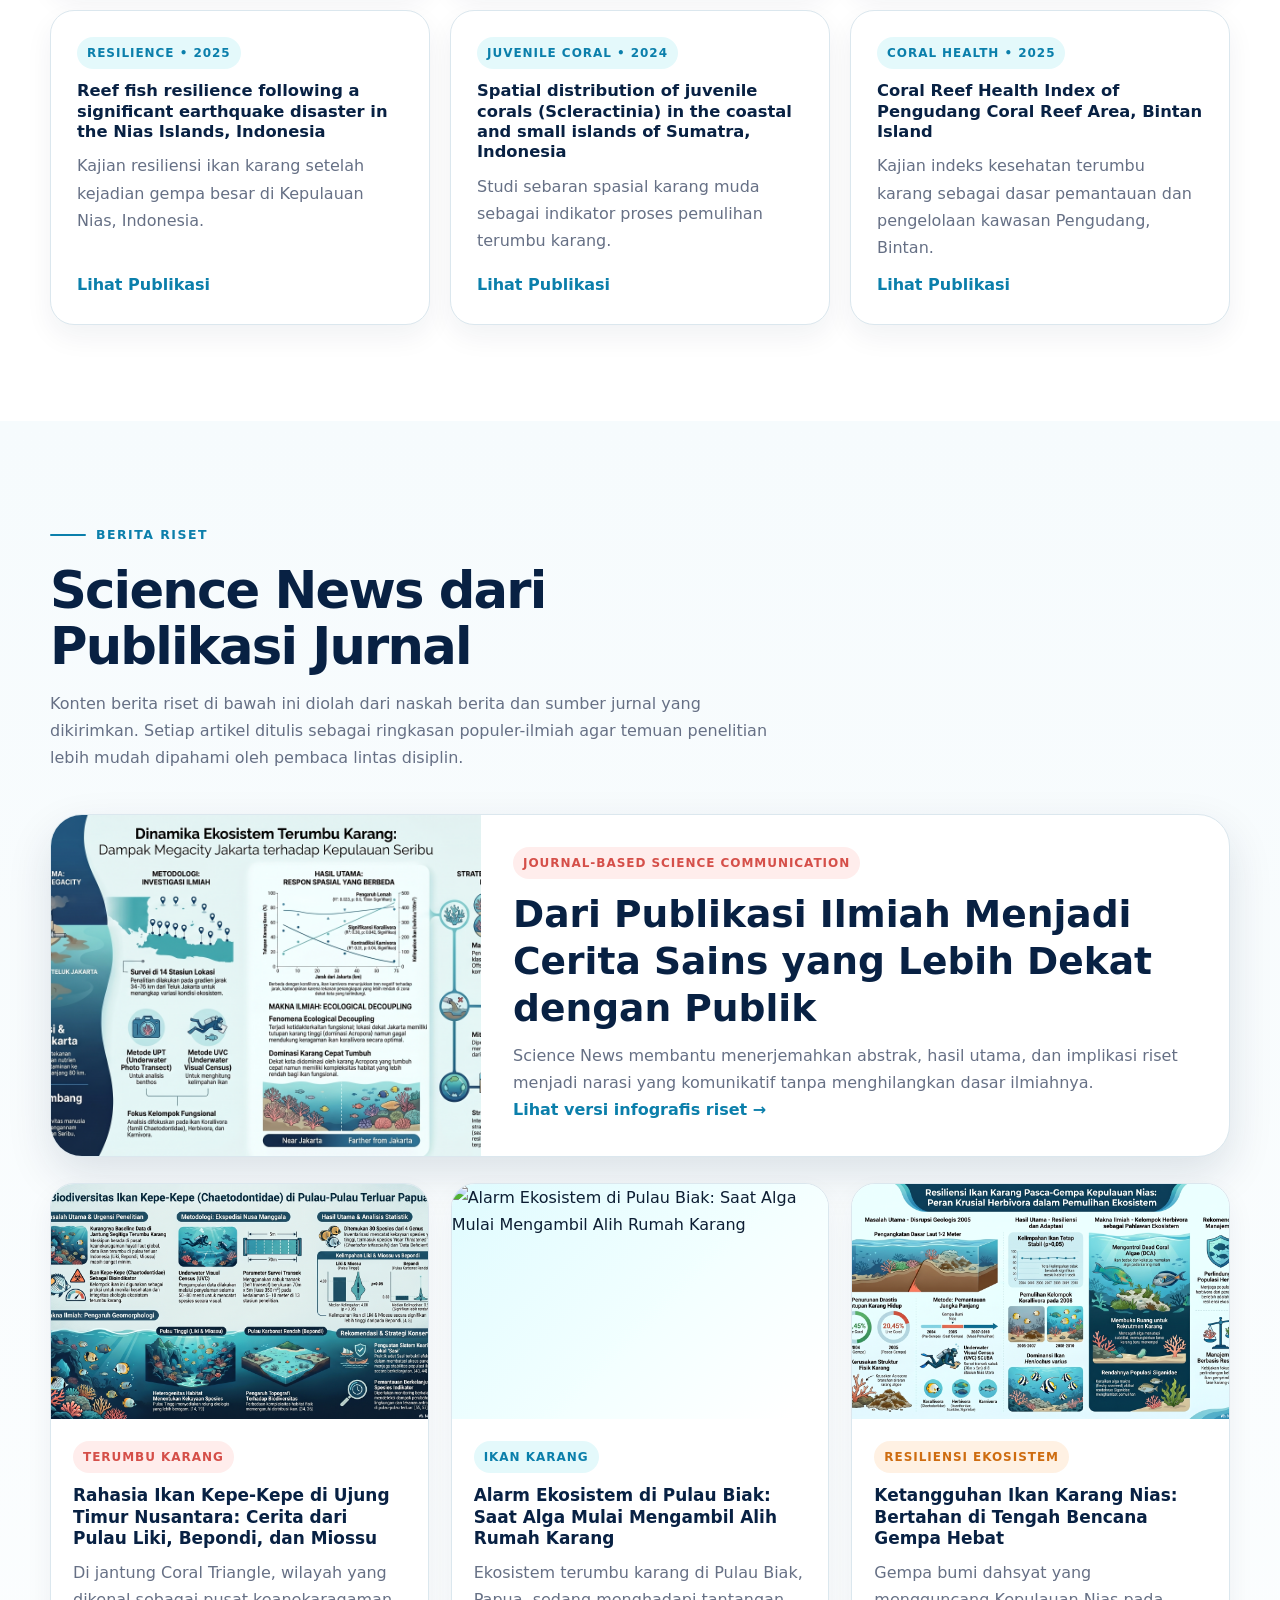
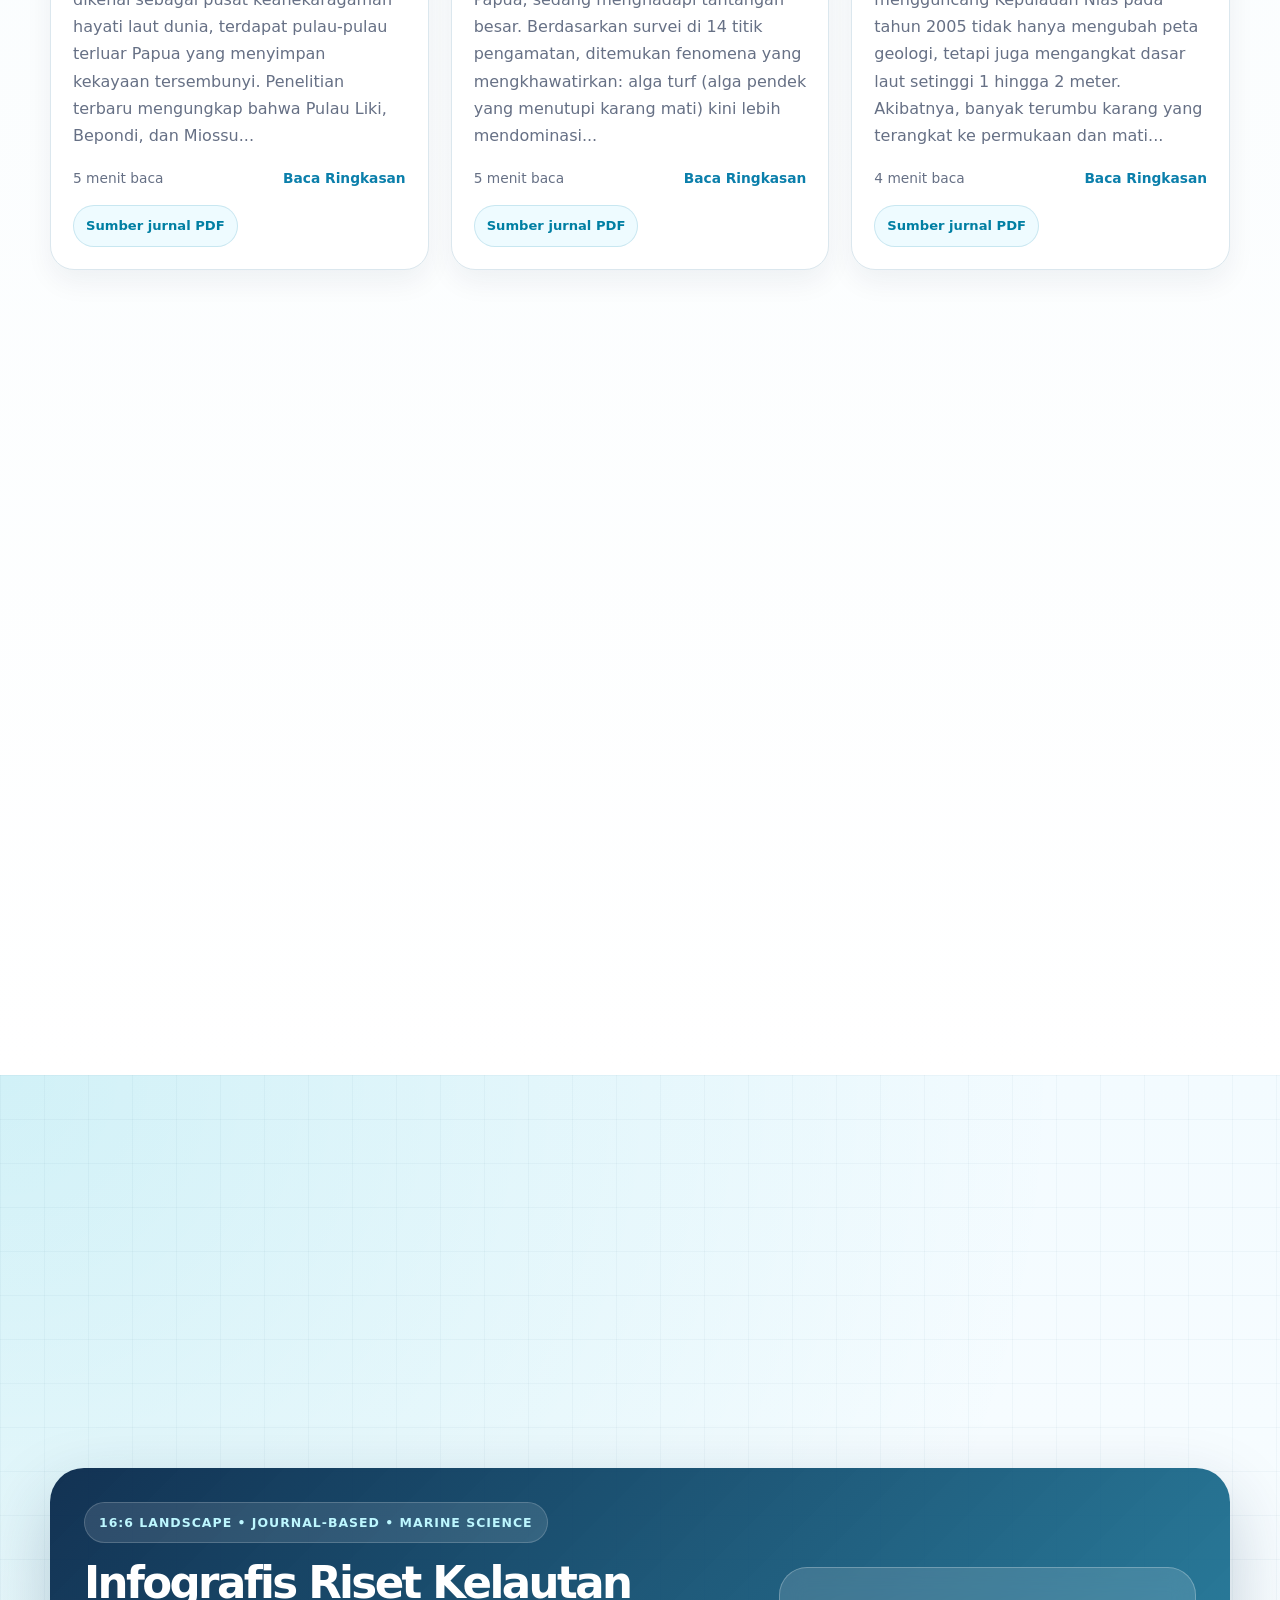
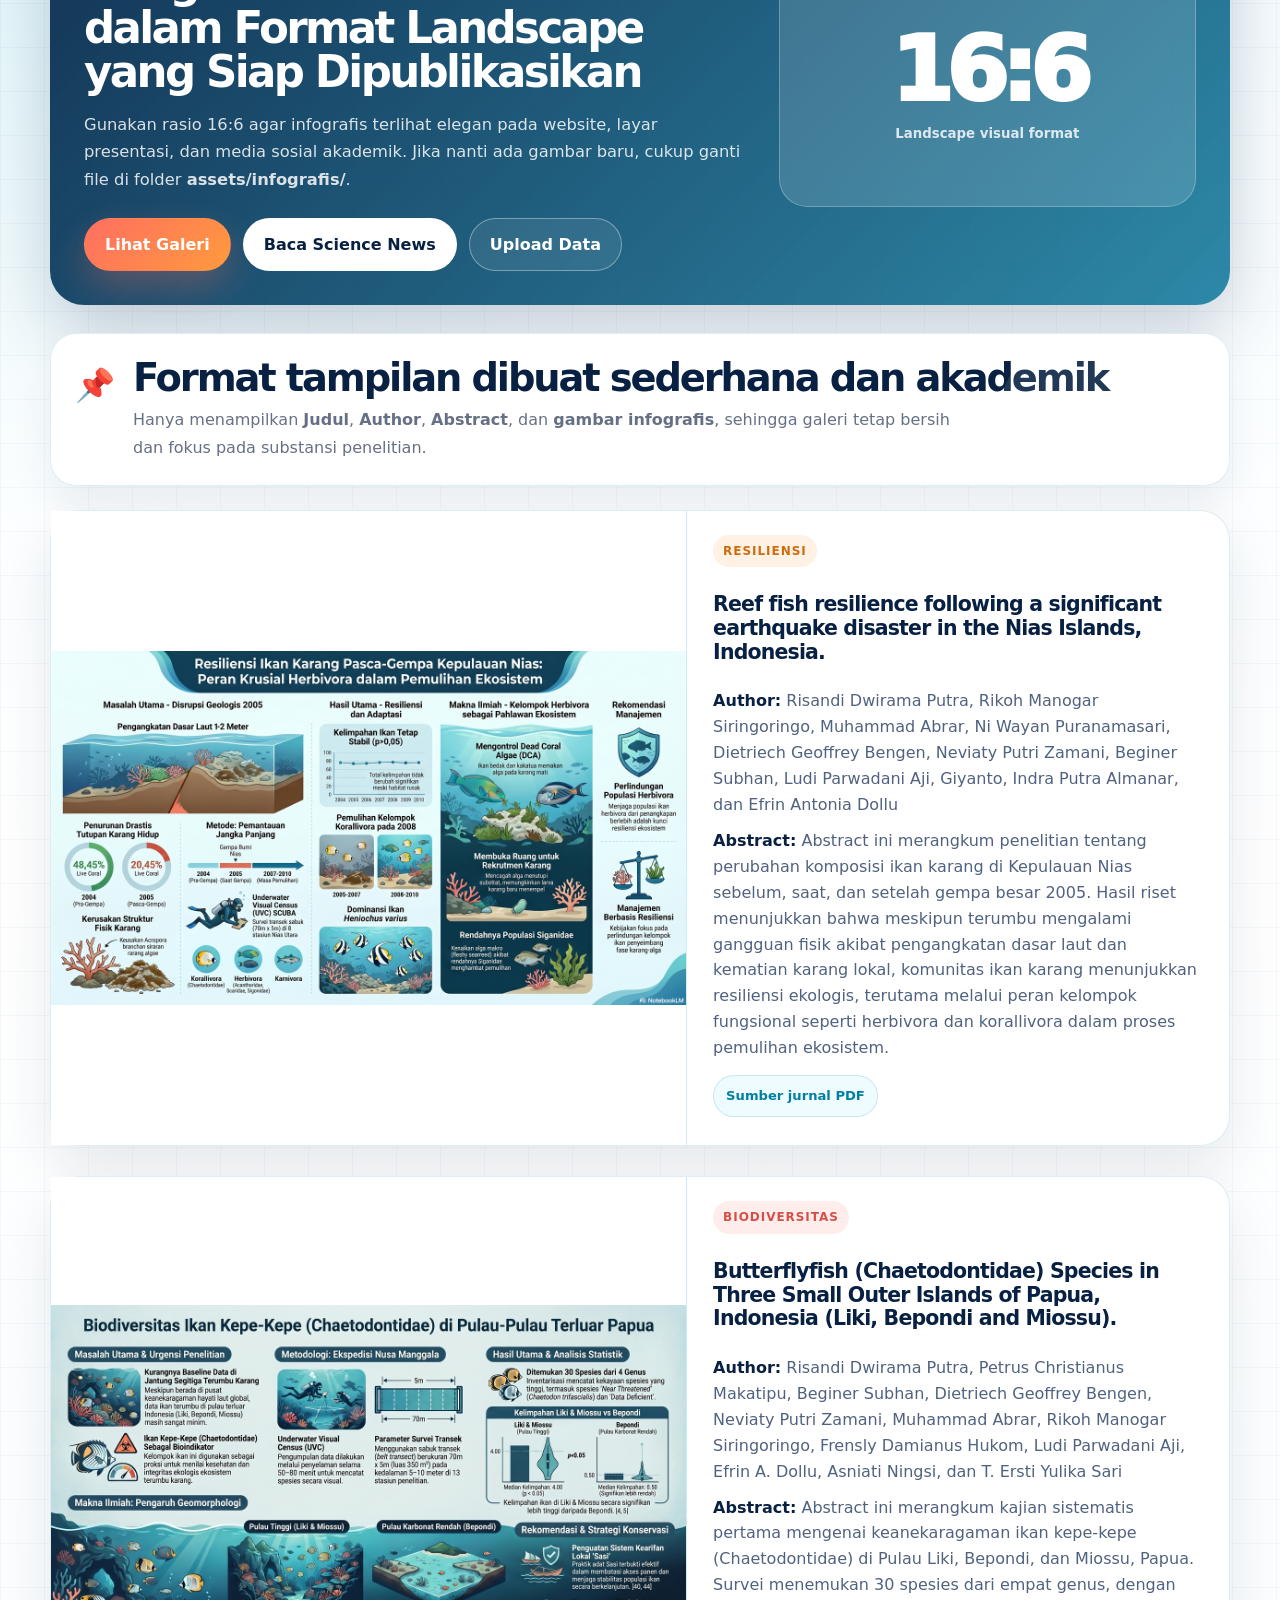
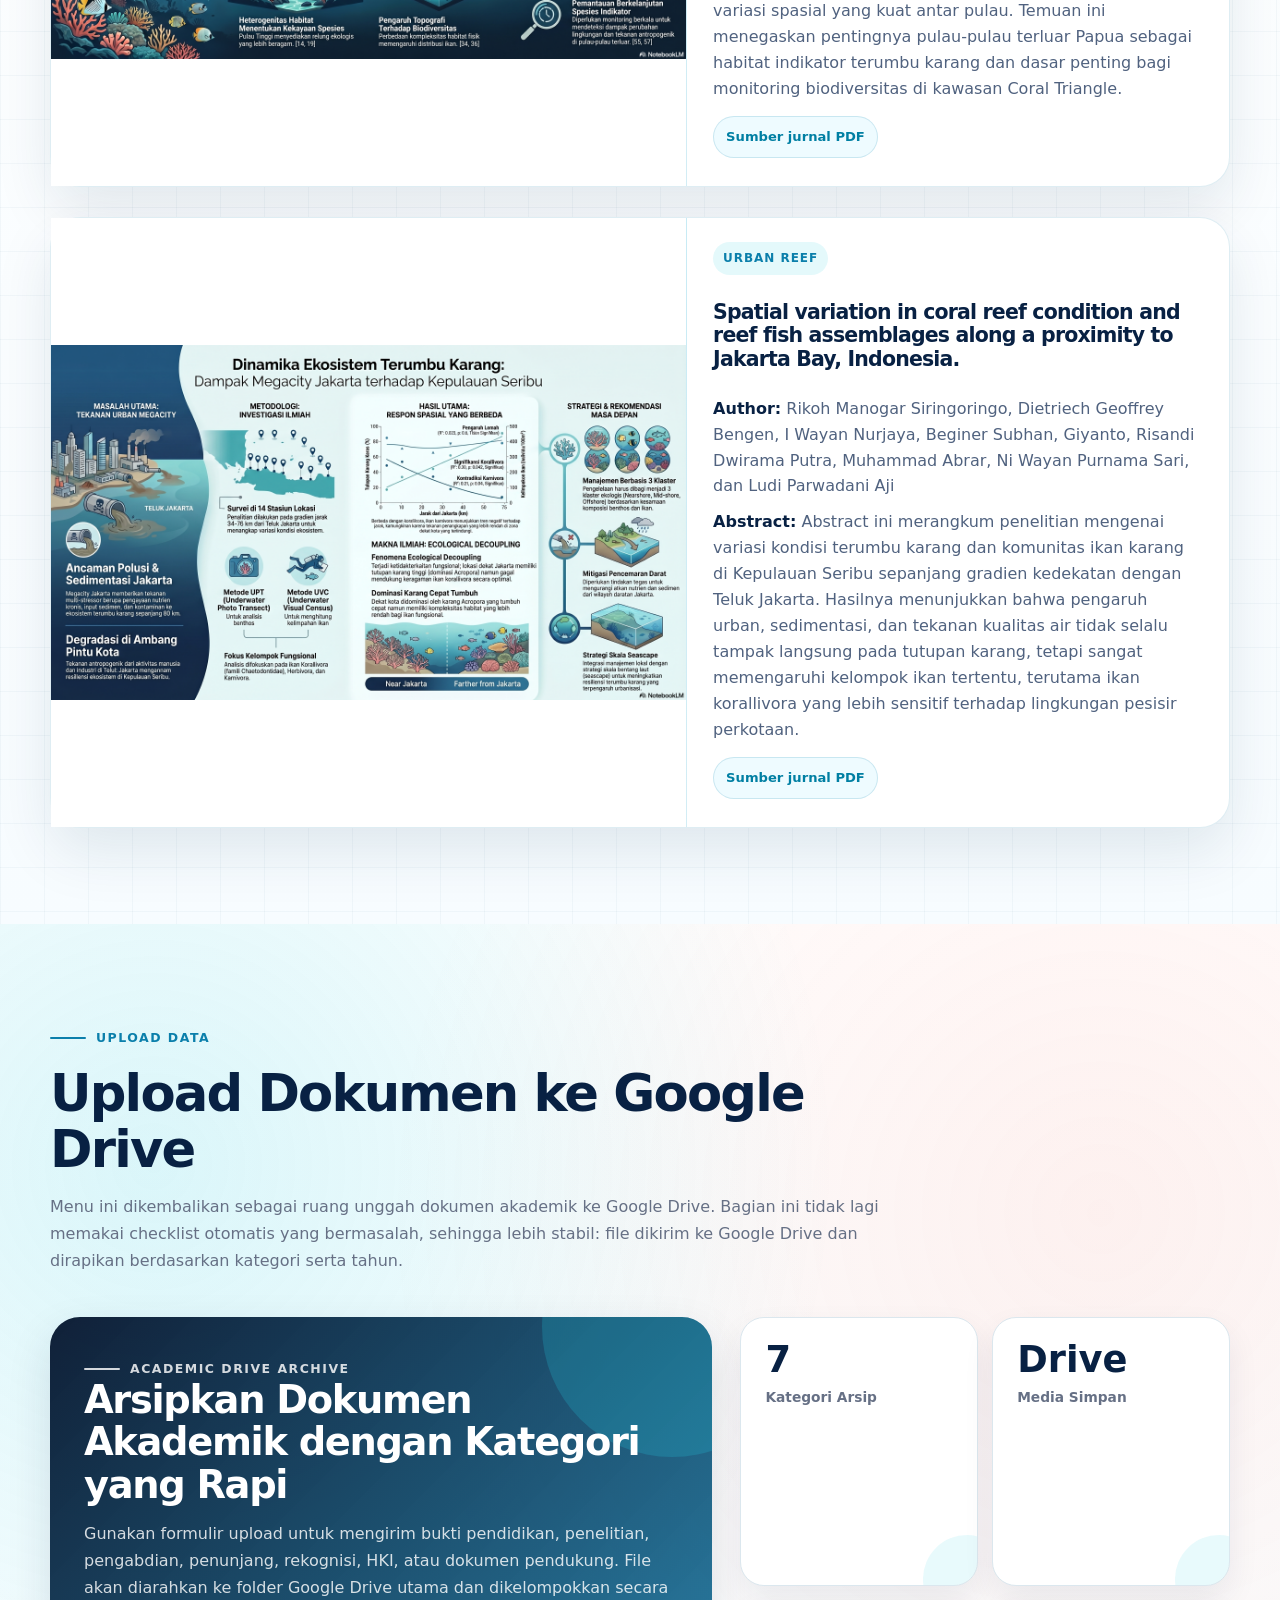
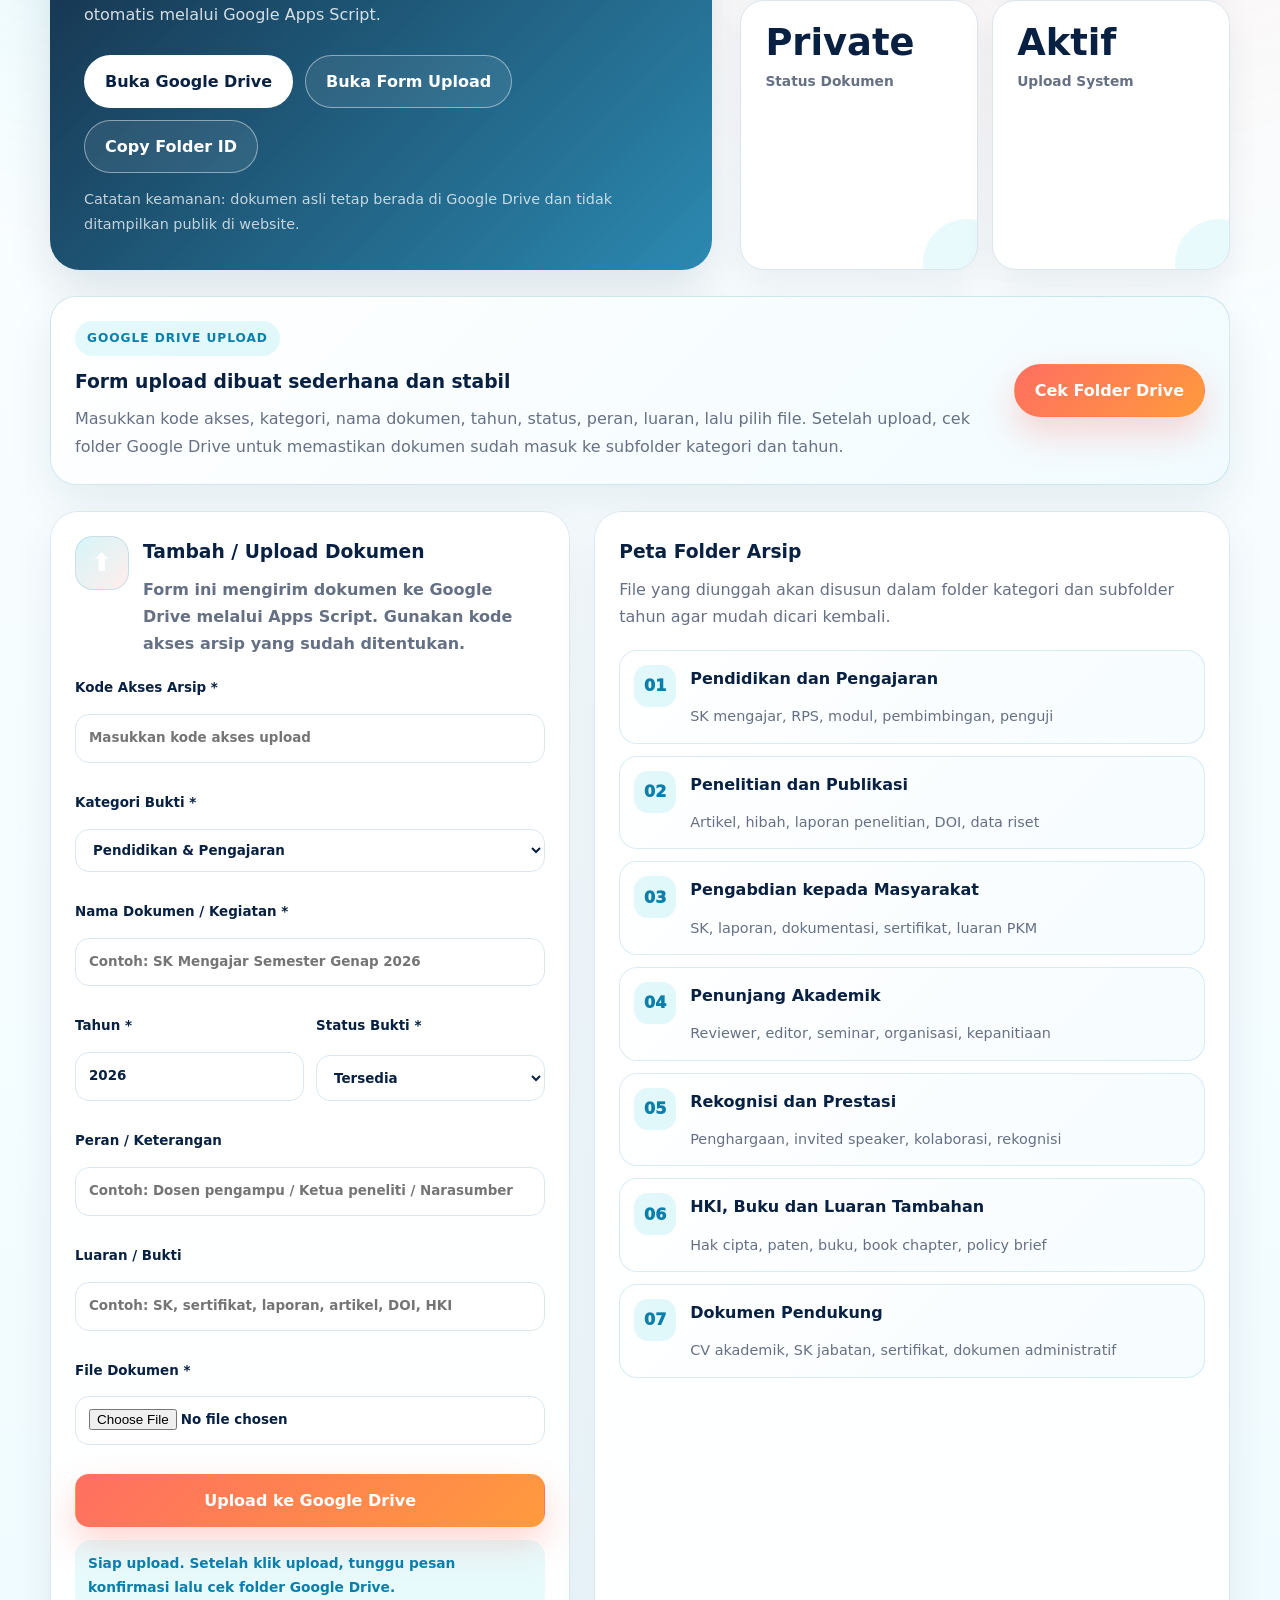
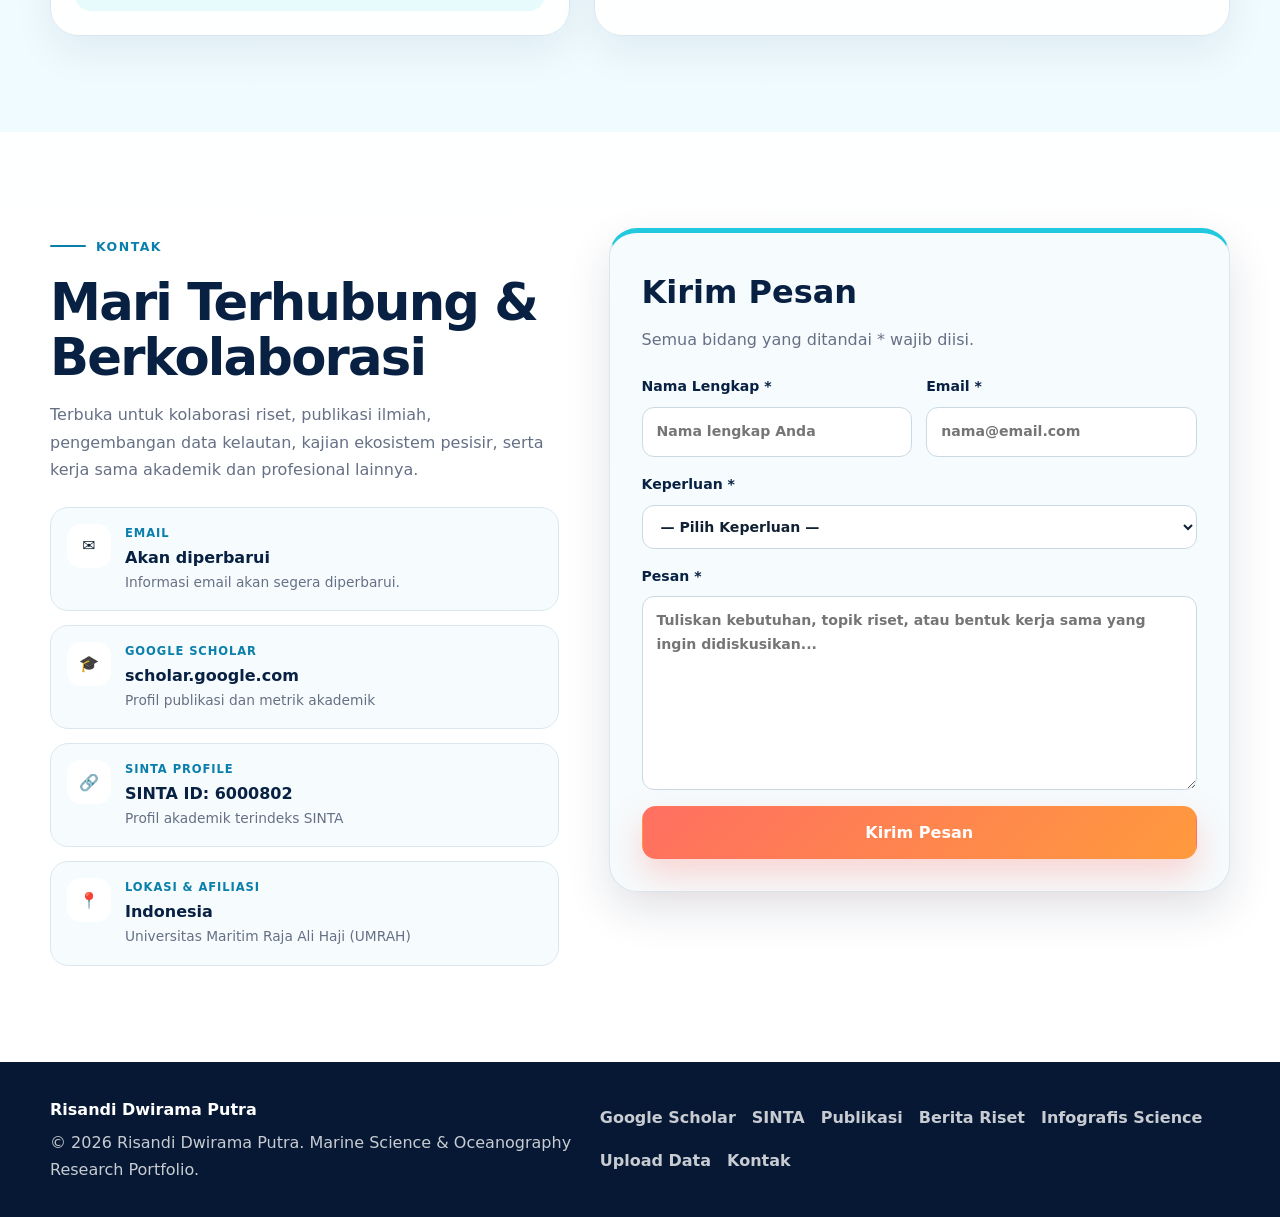
==== commit 925d041c: "Add files via upload" ====
--- a/index.html
+++ b/index.html
@@ -12,10 +12,10 @@
   <meta property="og:type" content="website" />
   <meta property="og:image" content="assets/images/hero-marine-science.svg" />
   <link rel="icon" href="assets/images/favicon.svg" type="image/svg+xml" />
-  <link rel="stylesheet" href="styles.css?v=12" />
+  <link rel="stylesheet" href="styles.css?v=13" />
 </head>
 <body>
-  <!-- V12: Infografis Science dipertahankan + menu Upload Data ke Google Drive dikembalikan -->
+  <!-- V13: Science News dan Infografis Science diisi dari konten publikasi jurnal user -->
   <a href="#main" class="skip-link">Lewati ke konten utama</a>
 
   <header class="site-header" id="top">
@@ -224,156 +224,135 @@
         <div class="section-heading reveal">
           <p class="eyebrow dark">Berita Riset</p>
           <h2>Science News dari Publikasi Jurnal</h2>
-          <p>Berita riset ditulis sebagai ringkasan populer dari publikasi ilmiah untuk memperluas manfaat penelitian kepada masyarakat, pemangku kebijakan, dan komunitas akademik.</p>
+          <p>Konten berita riset di bawah ini diolah dari naskah berita dan sumber jurnal yang dikirimkan. Setiap artikel ditulis sebagai ringkasan populer-ilmiah agar temuan penelitian lebih mudah dipahami oleh pembaca lintas disiplin.</p>
         </div>
         <div class="news-feature reveal">
-          <img src="https://images.unsplash.com/photo-1581059442703-2dc544ff37c8?auto=format&fit=crop&w=1300&q=80" alt="Ilustrasi kanal berita riset kelautan" />
+          <img src="assets/infografis/dampak-megacity-jakarta-pada-karang.png" alt="Kolase komunikasi sains berbasis publikasi jurnal kelautan" />
           <div>
-            <span class="category coral">Editorial Science Communication</span>
-            <h3>Mengubah Publikasi Ilmiah Menjadi Berita Riset yang Mudah Dipahami</h3>
-            <p>Menu ini disiapkan untuk merangkum temuan jurnal menjadi artikel populer-ilmiah: lebih komunikatif, tetap kredibel, dan dapat dibaca oleh publik, mahasiswa, peneliti, dan pengambil kebijakan.</p>
-            <a class="text-link" href="#kontak">Ajukan kolaborasi penulisan berita riset →</a>
+            <span class="category coral">Journal-based Science Communication</span>
+            <h3>Dari Publikasi Ilmiah Menjadi Cerita Sains yang Lebih Dekat dengan Publik</h3>
+            <p>Science News membantu menerjemahkan abstrak, hasil utama, dan implikasi riset menjadi narasi yang komunikatif tanpa menghilangkan dasar ilmiahnya.</p>
+            <a class="text-link" href="#infografis-science">Lihat versi infografis riset →</a>
           </div>
         </div>
         <div class="news-grid">
-          <article class="news-card reveal" data-news="0"><img src="https://images.unsplash.com/photo-1483314937030-3b7783741b64?auto=format&fit=crop&w=1100&q=80" alt="Ilustrasi arus permukaan estuari Kawal"><div><span class="category">Oseanografi</span><h3>Arus Permukaan di Estuari Kawal Menunjukkan Variasi Musiman yang Penting bagi Ekosistem Pesisir</h3><p>Ringkasan populer dari kajian hidrodinamika Estuari Kawal, Bintan, yang menjelaskan bagaimana pola arus permukaan berubah secara musiman.</p><footer><span>4 menit baca</span><button>Baca Ringkasan</button></footer></div></article>
-          <article class="news-card reveal" data-news="1"><img src="https://images.unsplash.com/photo-1682687981907-170c006e3744?auto=format&fit=crop&w=1100&q=80" alt="Ilustrasi ikan Chaetodontidae di terumbu karang"><div><span class="category coral">Terumbu Karang</span><h3>Tutupan Karang Hidup Berperan Penting terhadap Kelimpahan Ikan Kepe-kepe di Pulau Weh</h3><p>Kajian ini menyoroti hubungan antara kondisi tutupan karang hidup dan keberadaan famili Chaetodontidae sebagai indikator kesehatan terumbu.</p><footer><span>5 menit baca</span><button>Baca Ringkasan</button></footer></div></article>
-          <article class="news-card reveal" data-news="2"><img src="https://images.unsplash.com/photo-1516231845232-0cbd957d3594?auto=format&fit=crop&w=1100&q=80" alt="Ilustrasi ikan karang, karang, dan turf algae di Biak"><div><span class="category">Ikan Karang</span><h3>Hubungan Ikan Karang, Karang, dan Turf Algae Menggambarkan Dinamika Ekosistem Terumbu di Biak</h3><p>Ringkasan hasil penelitian mengenai keterkaitan komunitas ikan karang dengan tutupan karang dan turf algae pada ekosistem terumbu.</p><footer><span>5 menit baca</span><button>Baca Ringkasan</button></footer></div></article>
-          <article class="news-card reveal" data-news="3"><img src="https://images.unsplash.com/photo-1507525428034-b723cf961d3e?auto=format&fit=crop&w=1100&q=80" alt="Ilustrasi resiliensi terumbu karang Nias pasca gempa"><div><span class="category orange">Resiliensi Ekosistem</span><h3>Terumbu Karang dan Ikan Karang di Kepulauan Nias Menunjukkan Ketahanan Pasca Gempa Besar</h3><p>Ringkasan populer dari penelitian tentang resiliensi ikan karang setelah bencana gempa signifikan di Kepulauan Nias, Indonesia.</p><footer><span>4 menit baca</span><button>Baca Ringkasan</button></footer></div></article>
-          <article class="news-card reveal" data-news="4"><img src="https://images.unsplash.com/photo-1637308107781-b8cf9645175d?auto=format&fit=crop&w=1100&q=80" alt="Ilustrasi karang muda di pesisir Sumatra"><div><span class="category coral">Rekrutmen Karang</span><h3>Sebaran Karang Muda di Pesisir dan Pulau-Pulau Kecil Sumatra Mengungkap Potensi Pemulihan Terumbu</h3><p>Penelitian ini menyoroti distribusi spasial juvenile coral sebagai indikator penting proses regenerasi ekosistem terumbu karang.</p><footer><span>5 menit baca</span><button>Baca Ringkasan</button></footer></div></article>
-          <article class="news-card reveal" data-news="5"><img src="https://images.unsplash.com/photo-1602144586078-7d95c8d7808c?auto=format&fit=crop&w=1100&q=80" alt="Ilustrasi indeks kesehatan terumbu karang Pengudang"><div><span class="category">Kesehatan Terumbu</span><h3>Indeks Kesehatan Terumbu Karang Pengudang Menjadi Dasar Penting Pengelolaan Ekosistem Bintan</h3><p>Ringkasan kajian mengenai Coral Reef Health Index di kawasan Pengudang, Bintan, sebagai dasar pemantauan dan pengelolaan.</p><footer><span>4 menit baca</span><button>Baca Ringkasan</button></footer></div></article>
-        </div>
-      </div>
-    </section>
-
-
+          <article class="news-card reveal" data-news="0">
+            <img src="assets/infografis/biodiversitas-ikan-kepe-kepe-papua.png" alt="Rahasia Ikan Kepe-Kepe di Ujung Timur Nusantara: Cerita dari Pulau Liki, Bepondi, dan Miossu">
+            <div>
+              <span class="category coral">Terumbu Karang</span>
+              <h3>Rahasia Ikan Kepe-Kepe di Ujung Timur Nusantara: Cerita dari Pulau Liki, Bepondi, dan Miossu</h3>
+              <p>Di jantung Coral Triangle, wilayah yang dikenal sebagai pusat keanekaragaman hayati laut dunia, terdapat pulau-pulau terluar Papua yang menyimpan kekayaan tersembunyi. Penelitian terbaru mengungkap bahwa Pulau Liki, Bepondi, dan Miossu...</p>
+              <footer><span>5 menit baca</span><button>Baca Ringkasan</button></footer>
+              <a class="journal-link" href="assets/papers/butterflyfish-papua-ejabf-2026.pdf" target="_blank" rel="noopener" onclick="event.stopPropagation()">Sumber jurnal PDF</a>
+            </div>
+          </article>
+          <article class="news-card reveal" data-news="1">
+            <img src="https://images.unsplash.com/photo-1516231845232-0cbd957d3594?auto=format&amp;fit=crop&amp;w=1100&amp;q=80" alt="Alarm Ekosistem di Pulau Biak: Saat Alga Mulai Mengambil Alih Rumah Karang">
+            <div>
+              <span class="category">Ikan Karang</span>
+              <h3>Alarm Ekosistem di Pulau Biak: Saat Alga Mulai Mengambil Alih Rumah Karang</h3>
+              <p>Ekosistem terumbu karang di Pulau Biak, Papua, sedang menghadapi tantangan besar. Berdasarkan survei di 14 titik pengamatan, ditemukan fenomena yang mengkhawatirkan: alga turf (alga pendek yang menutupi karang mati) kini lebih mendominasi...</p>
+              <footer><span>5 menit baca</span><button>Baca Ringkasan</button></footer>
+              <a class="journal-link" href="assets/papers/reef-fish-coral-turf-biak-makara-2025.pdf" target="_blank" rel="noopener" onclick="event.stopPropagation()">Sumber jurnal PDF</a>
+            </div>
+          </article>
+          <article class="news-card reveal" data-news="2">
+            <img src="assets/infografis/resiliensi-ikan-karang-nias.png" alt="Ketangguhan Ikan Karang Nias: Bertahan di Tengah Bencana Gempa Hebat">
+            <div>
+              <span class="category orange">Resiliensi Ekosistem</span>
+              <h3>Ketangguhan Ikan Karang Nias: Bertahan di Tengah Bencana Gempa Hebat</h3>
+              <p>Gempa bumi dahsyat yang mengguncang Kepulauan Nias pada tahun 2005 tidak hanya mengubah peta geologi, tetapi juga mengangkat dasar laut setinggi 1 hingga 2 meter. Akibatnya, banyak terumbu karang yang terangkat ke permukaan dan mati...</p>
+              <footer><span>4 menit baca</span><button>Baca Ringkasan</button></footer>
+              <a class="journal-link" href="assets/papers/reef-fish-resilience-nias-biodiversitas-2025.pdf" target="_blank" rel="noopener" onclick="event.stopPropagation()">Sumber jurnal PDF</a>
+            </div>
+          </article>
+          <article class="news-card reveal" data-news="3">
+            <img src="assets/infografis/dampak-megacity-jakarta-pada-karang.png" alt="&quot;Ecological Decoupling&quot; di Kepulauan Seribu: Mengapa Dekat Jakarta Ikannya Berbeda?">
+            <div>
+              <span class="category">Urban Reef Ecology</span>
+              <h3>&quot;Ecological Decoupling&quot; di Kepulauan Seribu: Mengapa Dekat Jakarta Ikannya Berbeda?</h3>
+              <p>Sebuah studi mendalam di Kepulauan Seribu mengungkap fenomena unik yang disebut &quot;Ecological Decoupling&quot; atau ketidaksinkronan ekologis. Umumnya, kita berpikir bahwa semakin banyak karang, semakin banyak pula ikan yang ada. Namun, di...</p>
+              <footer><span>5 menit baca</span><button>Baca Ringkasan</button></footer>
+              <a class="journal-link" href="assets/papers/coral-reef-fish-jakarta-bay-biodiversitas-2025.pdf" target="_blank" rel="noopener" onclick="event.stopPropagation()">Sumber jurnal PDF</a>
+            </div>
+          </article>
+        </div>
+      </div>
+    </section>
 
     <section id="infografis-science" class="section science-infographic-section">
       <div class="container">
         <div class="section-heading reveal">
           <p class="eyebrow dark">Infografis Science</p>
-          <h2>Research-Based Science Visuals</h2>
-          <p>Menu ini disiapkan untuk mengubah hasil publikasi ilmiah menjadi infografis sains yang ringkas, visual, dan mudah dipahami. Setiap infografis tetap berbasis bukti penelitian, tetapi dikemas agar bermanfaat untuk mahasiswa, peneliti, pengelola kawasan pesisir, pemerintah, dan masyarakat luas.</p>
-        </div>
-
-        <div class="science-hero-card reveal">
+          <h2>Research-Based Science Infographics</h2>
+          <p>Setiap kartu menampilkan gambar infografis riset, judul publikasi, author, dan abstract ringkas. Format ini dirancang untuk menjadi galeri komunikasi sains berbasis publikasi jurnal.</p>
+        </div>
+
+        <div class="science-hero-card reveal infographic-format-card">
           <div class="science-hero-copy">
-            <span class="science-badge">Evidence-based • Marine Science • Science Communication</span>
-            <h3>Visualisasi Penelitian Kelautan dalam Format yang Lebih Komunikatif</h3>
-            <p>Infografis Science membantu merangkum latar belakang, lokasi penelitian, metode, temuan utama, dan implikasi konservasi dari riset oseanografi, terumbu karang, ikan karang, dan ekosistem pesisir.</p>
+            <span class="science-badge">16:6 Landscape • Journal-based • Marine Science</span>
+            <h3>Infografis Riset Kelautan dalam Format Landscape yang Siap Dipublikasikan</h3>
+            <p>Gunakan rasio 16:6 agar infografis terlihat elegan pada website, layar presentasi, dan media sosial akademik. Jika nanti ada gambar baru, cukup ganti file di folder <strong>assets/infografis/</strong>.</p>
             <div class="science-actions">
-              <a class="btn btn-primary" href="#infographic-gallery">Lihat Galeri Infografis</a>
-              <a class="btn btn-light" href="#berita-riset">Baca Berita Riset</a>
-              <a class="btn btn-outline" href="#kontak">Ajukan Kolaborasi Visual</a>
-            </div>
-          </div>
-          <div class="science-stat-panel" aria-label="Ringkasan infografis science">
-            <div><strong>6</strong><span>Infografis Awal</span></div>
-            <div><strong>5</strong><span>Tema Riset Laut</span></div>
-            <div><strong>4</strong><span>Format Visual</span></div>
-            <div><strong>100%</strong><span>Berbasis Publikasi</span></div>
-          </div>
-        </div>
-
-        <div class="science-flow reveal" aria-label="Alur pengembangan infografis berbasis riset">
-          <div><span>01</span><strong>Publikasi Ilmiah</strong><p>Judul, abstrak, data, dan temuan utama dari artikel jurnal.</p></div>
-          <div><span>02</span><strong>Key Findings</strong><p>Temuan paling penting diterjemahkan menjadi pesan inti.</p></div>
-          <div><span>03</span><strong>Visual Science</strong><p>Data dan konsep dikemas menjadi ikon, peta, diagram, dan grafik ringkas.</p></div>
-          <div><span>04</span><strong>Science Impact</strong><p>Implikasi riset disampaikan untuk konservasi, kebijakan, dan edukasi.</p></div>
-        </div>
-
-        <div id="infographic-gallery" class="infographic-toolbar reveal">
+              <a class="btn btn-primary" href="#infographic-gallery">Lihat Galeri</a>
+              <a class="btn btn-light" href="#berita-riset">Baca Science News</a>
+              <a class="btn btn-outline" href="#upload-drive">Upload Data</a>
+            </div>
+          </div>
+          <div class="infographic-format-specs" aria-label="Spesifikasi format infografis">
+            <span>16:6</span>
+            <small>Landscape visual format</small>
+          </div>
+        </div>
+
+        <div class="infographic-note-card reveal">
+          <span>📌</span>
           <div>
-            <h3>Galeri Infografis Research-Based Science</h3>
-            <p>Pilih tema untuk melihat infografis berdasarkan fokus riset.</p>
-          </div>
-          <div class="science-filter-bar" aria-label="Filter kategori infografis">
-            <button class="science-filter active" type="button" data-science-filter="all">Semua</button>
-            <button class="science-filter" type="button" data-science-filter="oseanografi">Oseanografi</button>
-            <button class="science-filter" type="button" data-science-filter="karang">Terumbu Karang</button>
-            <button class="science-filter" type="button" data-science-filter="ikan">Ikan Karang</button>
-            <button class="science-filter" type="button" data-science-filter="resiliensi">Resiliensi</button>
-            <button class="science-filter" type="button" data-science-filter="monitoring">Monitoring</button>
-          </div>
-        </div>
-
-        <div class="infographic-grid">
-          <article class="infographic-card reveal featured" data-science-category="oseanografi" data-infographic="0">
-            <div class="infographic-thumb"><img src="https://images.unsplash.com/photo-1500530855697-b586d89ba3ee?auto=format&fit=crop&w=1200&q=80" alt="Infografis arus permukaan estuari Kawal"><span>Oseanografi</span></div>
-            <div class="infographic-content">
-              <p class="eyebrow dark">Infografis 01</p>
-              <h3>Variasi Musiman Arus Permukaan di Estuari Kawal</h3>
-              <p>Visual ringkas mengenai perubahan arus permukaan, dinamika estuari, dan relevansinya untuk pengelolaan pesisir Bintan.</p>
-              <ul class="finding-list"><li>Fokus: hidrodinamika estuari</li><li>Output: peta arus dan pesan kunci</li><li>Manfaat: dasar pengelolaan pesisir</li></ul>
-              <button class="text-link" type="button">Lihat konsep infografis →</button>
-            </div>
-          </article>
-
-          <article class="infographic-card reveal" data-science-category="karang ikan monitoring" data-infographic="1">
-            <div class="infographic-thumb"><img src="https://images.unsplash.com/photo-1546026423-cc4642628d2b?auto=format&fit=crop&w=1200&q=80" alt="Infografis Chaetodontidae dan tutupan karang hidup"><span>Terumbu Karang</span></div>
-            <div class="infographic-content">
-              <p class="eyebrow dark">Infografis 02</p>
-              <h3>Chaetodontidae sebagai Indikator Kesehatan Terumbu</h3>
-              <p>Menjelaskan hubungan ikan kepe-kepe dengan tutupan karang hidup dalam bahasa visual yang mudah dipahami.</p>
-              <ul class="finding-list"><li>Fokus: ikan indikator</li><li>Lokasi: Pulau Weh, Sabang</li><li>Pesan: habitat sehat mendukung biodiversitas</li></ul>
-              <button class="text-link" type="button">Lihat konsep infografis →</button>
-            </div>
-          </article>
-
-          <article class="infographic-card reveal" data-science-category="karang ikan" data-infographic="2">
-            <div class="infographic-thumb"><img src="https://images.unsplash.com/photo-1518837695005-2083093ee35b?auto=format&fit=crop&w=1200&q=80" alt="Infografis ikan karang, karang, dan turf algae di Biak"><span>Ikan Karang</span></div>
-            <div class="infographic-content">
-              <p class="eyebrow dark">Infografis 03</p>
-              <h3>Dinamika Ikan Karang, Karang, dan Turf Algae di Biak</h3>
-              <p>Infografis hubungan komponen ekosistem terumbu untuk membaca perubahan struktur habitat dan komunitas ikan.</p>
-              <ul class="finding-list"><li>Fokus: interaksi ekosistem</li><li>Lokasi: Biak, Papua</li><li>Output: diagram hubungan ekologis</li></ul>
-              <button class="text-link" type="button">Lihat konsep infografis →</button>
-            </div>
-          </article>
-
-          <article class="infographic-card reveal" data-science-category="karang ikan resiliensi" data-infographic="3">
-            <div class="infographic-thumb"><img src="https://images.unsplash.com/photo-1507525428034-b723cf961d3e?auto=format&fit=crop&w=1200&q=80" alt="Infografis resiliensi ikan karang pasca gempa Nias"><span>Resiliensi</span></div>
-            <div class="infographic-content">
-              <p class="eyebrow dark">Infografis 04</p>
-              <h3>Resiliensi Ikan Karang Pasca Gempa di Kepulauan Nias</h3>
-              <p>Visualisasi ringkas mengenai respons ekosistem dan komunitas ikan karang setelah gangguan besar.</p>
-              <ul class="finding-list"><li>Fokus: pemulihan ekosistem</li><li>Konteks: bencana gempa</li><li>Manfaat: monitoring pascagangguan</li></ul>
-              <button class="text-link" type="button">Lihat konsep infografis →</button>
-            </div>
-          </article>
-
-          <article class="infographic-card reveal" data-science-category="karang monitoring" data-infographic="4">
-            <div class="infographic-thumb"><img src="https://images.unsplash.com/photo-1559827260-dc66d52bef19?auto=format&fit=crop&w=1200&q=80" alt="Infografis juvenile coral di pesisir Sumatra"><span>Rekrutmen Karang</span></div>
-            <div class="infographic-content">
-              <p class="eyebrow dark">Infografis 05</p>
-              <h3>Sebaran Karang Muda dan Potensi Pemulihan Terumbu</h3>
-              <p>Menampilkan juvenile coral sebagai indikator regenerasi dan masa depan ekosistem terumbu karang.</p>
-              <ul class="finding-list"><li>Fokus: rekrutmen karang</li><li>Wilayah: pesisir & pulau kecil Sumatra</li><li>Output: peta sebaran konseptual</li></ul>
-              <button class="text-link" type="button">Lihat konsep infografis →</button>
-            </div>
-          </article>
-
-          <article class="infographic-card reveal" data-science-category="karang monitoring" data-infographic="5">
-            <div class="infographic-thumb"><img src="https://images.unsplash.com/photo-1605460375648-278bcbd579a6?auto=format&fit=crop&w=1200&q=80" alt="Infografis coral reef health index Pengudang Bintan"><span>Monitoring</span></div>
-            <div class="infographic-content">
-              <p class="eyebrow dark">Infografis 06</p>
-              <h3>Coral Reef Health Index untuk Pengelolaan Terumbu Pengudang</h3>
-              <p>Ringkasan visual mengenai indeks kesehatan terumbu sebagai alat komunikasi monitoring dan pengambilan keputusan.</p>
-              <ul class="finding-list"><li>Fokus: indeks kesehatan terumbu</li><li>Lokasi: Pengudang, Bintan</li><li>Manfaat: monitoring berbasis bukti</li></ul>
-              <button class="text-link" type="button">Lihat konsep infografis →</button>
-            </div>
-          </article>
-        </div>
-
-        <div class="science-format-grid reveal">
-          <div class="format-card"><span>🧭</span><h3>Poster Ilmiah Ringkas</h3><p>Format A4/A3 untuk kegiatan akademik, seminar, dan dokumentasi riset.</p></div>
-          <div class="format-card"><span>📱</span><h3>Carousel Media Sosial</h3><p>Format 5–7 slide untuk memperluas jangkauan komunikasi sains.</p></div>
-          <div class="format-card"><span>📊</span><h3>Data Storytelling</h3><p>Grafik, peta, dan diagram sederhana untuk menjelaskan pola ekologis.</p></div>
-          <div class="format-card"><span>🏛️</span><h3>Policy & Outreach Brief</h3><p>Ringkasan visual untuk pemangku kepentingan, pengelola kawasan, dan pemerintah.</p></div>
-        </div>
-      </div>
-    </section>
-
+            <h3>Format tampilan dibuat sederhana dan akademik</h3>
+            <p>Hanya menampilkan <strong>Judul</strong>, <strong>Author</strong>, <strong>Abstract</strong>, dan <strong>gambar infografis</strong>, sehingga galeri tetap bersih dan fokus pada substansi penelitian.</p>
+          </div>
+        </div>
+
+        <div id="infographic-gallery" class="infographic-clean-grid">
+          <article class="clean-infographic-card reveal">
+            <figure class="infographic-landscape">
+              <img src="assets/infografis/resiliensi-ikan-karang-nias.png" alt="Infografis: Reef fish resilience following a significant earthquake disaster in the Nias Islands, Indonesia." />
+            </figure>
+            <div class="clean-infographic-content">
+              <span class="category orange">Resiliensi</span>
+              <h3>Reef fish resilience following a significant earthquake disaster in the Nias Islands, Indonesia.</h3>
+              <p class="author-line"><strong>Author:</strong> Risandi Dwirama Putra, Rikoh Manogar Siringoringo, Muhammad Abrar, Ni Wayan Puranamasari, Dietriech Geoffrey Bengen, Neviaty Putri Zamani, Beginer Subhan, Ludi Parwadani Aji, Giyanto, Indra Putra Almanar, dan Efrin Antonia Dollu</p>
+              <p class="abstract-line"><strong>Abstract:</strong> Abstract ini merangkum penelitian tentang perubahan komposisi ikan karang di Kepulauan Nias sebelum, saat, dan setelah gempa besar 2005. Hasil riset menunjukkan bahwa meskipun terumbu mengalami gangguan fisik akibat pengangkatan dasar laut dan kematian karang lokal, komunitas ikan karang menunjukkan resiliensi ekologis, terutama melalui peran kelompok fungsional seperti herbivora dan korallivora dalam proses pemulihan ekosistem.</p>
+              <a class="journal-link" href="assets/papers/reef-fish-resilience-nias-biodiversitas-2025.pdf" target="_blank" rel="noopener">Sumber jurnal PDF</a>
+            </div>
+          </article>
+          <article class="clean-infographic-card reveal">
+            <figure class="infographic-landscape">
+              <img src="assets/infografis/biodiversitas-ikan-kepe-kepe-papua.png" alt="Infografis: Butterflyfish (Chaetodontidae) Species in Three Small Outer Islands of Papua, Indonesia (Liki, Bepondi and Miossu)." />
+            </figure>
+            <div class="clean-infographic-content">
+              <span class="category coral">Biodiversitas</span>
+              <h3>Butterflyfish (Chaetodontidae) Species in Three Small Outer Islands of Papua, Indonesia (Liki, Bepondi and Miossu).</h3>
+              <p class="author-line"><strong>Author:</strong> Risandi Dwirama Putra, Petrus Christianus Makatipu, Beginer Subhan, Dietriech Geoffrey Bengen, Neviaty Putri Zamani, Muhammad Abrar, Rikoh Manogar Siringoringo, Frensly Damianus Hukom, Ludi Parwadani Aji, Efrin A. Dollu, Asniati Ningsi, dan T. Ersti Yulika Sari</p>
+              <p class="abstract-line"><strong>Abstract:</strong> Abstract ini merangkum kajian sistematis pertama mengenai keanekaragaman ikan kepe-kepe (Chaetodontidae) di Pulau Liki, Bepondi, dan Miossu, Papua. Survei menemukan 30 spesies dari empat genus, dengan variasi spasial yang kuat antar pulau. Temuan ini menegaskan pentingnya pulau-pulau terluar Papua sebagai habitat indikator terumbu karang dan dasar penting bagi monitoring biodiversitas di kawasan Coral Triangle.</p>
+              <a class="journal-link" href="assets/papers/butterflyfish-papua-ejabf-2026.pdf" target="_blank" rel="noopener">Sumber jurnal PDF</a>
+            </div>
+          </article>
+          <article class="clean-infographic-card reveal">
+            <figure class="infographic-landscape">
+              <img src="assets/infografis/dampak-megacity-jakarta-pada-karang.png" alt="Infografis: Spatial variation in coral reef condition and reef fish assemblages along a proximity to Jakarta Bay, Indonesia." />
+            </figure>
+            <div class="clean-infographic-content">
+              <span class="category">Urban Reef</span>
+              <h3>Spatial variation in coral reef condition and reef fish assemblages along a proximity to Jakarta Bay, Indonesia.</h3>
+              <p class="author-line"><strong>Author:</strong> Rikoh Manogar Siringoringo, Dietriech Geoffrey Bengen, I Wayan Nurjaya, Beginer Subhan, Giyanto, Risandi Dwirama Putra, Muhammad Abrar, Ni Wayan Purnama Sari, dan Ludi Parwadani Aji</p>
+              <p class="abstract-line"><strong>Abstract:</strong> Abstract ini merangkum penelitian mengenai variasi kondisi terumbu karang dan komunitas ikan karang di Kepulauan Seribu sepanjang gradien kedekatan dengan Teluk Jakarta. Hasilnya menunjukkan bahwa pengaruh urban, sedimentasi, dan tekanan kualitas air tidak selalu tampak langsung pada tutupan karang, tetapi sangat memengaruhi kelompok ikan tertentu, terutama ikan korallivora yang lebih sensitif terhadap lingkungan pesisir perkotaan.</p>
+              <a class="journal-link" href="assets/papers/coral-reef-fish-jakarta-bay-biodiversitas-2025.pdf" target="_blank" rel="noopener">Sumber jurnal PDF</a>
+            </div>
+          </article>
+        </div>
+      </div>
+    </section>
 
     <section id="upload-drive" class="section portfolio-section portfolio-drive-section upload-drive-section">
       <div class="container">
@@ -557,6 +536,6 @@
     </div>
   </div>
 
-  <script src="script.js?v=12"></script>
+  <script src="script.js?v=13"></script>
 </body>
 </html>
--- a/styles.css
+++ b/styles.css
@@ -1114,3 +1114,71 @@
 @media (max-width: 980px) {
   .upload-only-workspace { grid-template-columns: 1fr; }
 }
+
+
+/* ===== V13 content update: journal-based science news + 16:6 infographic gallery ===== */
+.news-card .journal-link,
+.clean-infographic-content .journal-link {
+  display: inline-flex;
+  width: fit-content;
+  margin-top: 14px;
+  padding: 9px 12px;
+  border-radius: 999px;
+  background: #eefbff;
+  color: #007fa3;
+  font-weight: 900;
+  font-size: 0.82rem;
+  border: 1px solid rgba(0, 126, 170, 0.16);
+}
+.news-card .journal-link:hover,
+.clean-infographic-content .journal-link:hover { background: #dff8ff; }
+.infographic-format-card { align-items: center; }
+.infographic-format-specs {
+  min-height: 240px;
+  border: 1px solid rgba(255,255,255,0.25);
+  border-radius: 28px;
+  background: rgba(255,255,255,0.14);
+  backdrop-filter: blur(12px);
+  display: grid;
+  align-content: center;
+  justify-items: center;
+  text-align: center;
+  padding: 30px;
+}
+.infographic-format-specs span {
+  display: block;
+  font-size: clamp(3.5rem, 7vw, 6.5rem);
+  font-weight: 950;
+  line-height: 0.95;
+  letter-spacing: -0.08em;
+}
+.infographic-format-specs small {
+  display: block;
+  margin-top: 10px;
+  color: rgba(255,255,255,0.82);
+  font-weight: 850;
+}
+.infographic-note-card {
+  display: flex;
+  gap: 18px;
+  align-items: flex-start;
+  padding: 24px;
+  margin: 24px 0;
+  border-radius: 26px;
+  background: #ffffff;
+  border: 1px solid rgba(0, 126, 170, 0.13);
+  box-shadow: 0 18px 42px rgba(4, 56, 89, 0.08);
+}
+.infographic-note-card span { font-size: 2rem; }
+.infographic-note-card h3 { margin: 0 0 8px; color: var(--navy); }
+.infographic-note-card p { margin: 0; color: var(--muted); }
+.infographic-clean-grid { display: grid; grid-template-columns: repeat(1, minmax(0, 1fr)); gap: 30px; }
+.clean-infographic-card { display: grid; grid-template-columns: 1.08fr 0.92fr; align-items: stretch; }
+.clean-infographic-card .infographic-landscape { border-bottom: 0; border-right: 1px solid rgba(0, 115, 160, 0.10); min-height: 360px; }
+.infographic-landscape img { object-fit: contain; background: #fff; }
+.clean-infographic-content { display: flex; flex-direction: column; justify-content: center; }
+@media (max-width: 980px) {
+  .clean-infographic-card { grid-template-columns: 1fr; }
+  .clean-infographic-card .infographic-landscape { border-right: 0; border-bottom: 1px solid rgba(0, 115, 160, 0.10); min-height: auto; }
+  .infographic-format-specs { min-height: 180px; }
+}
